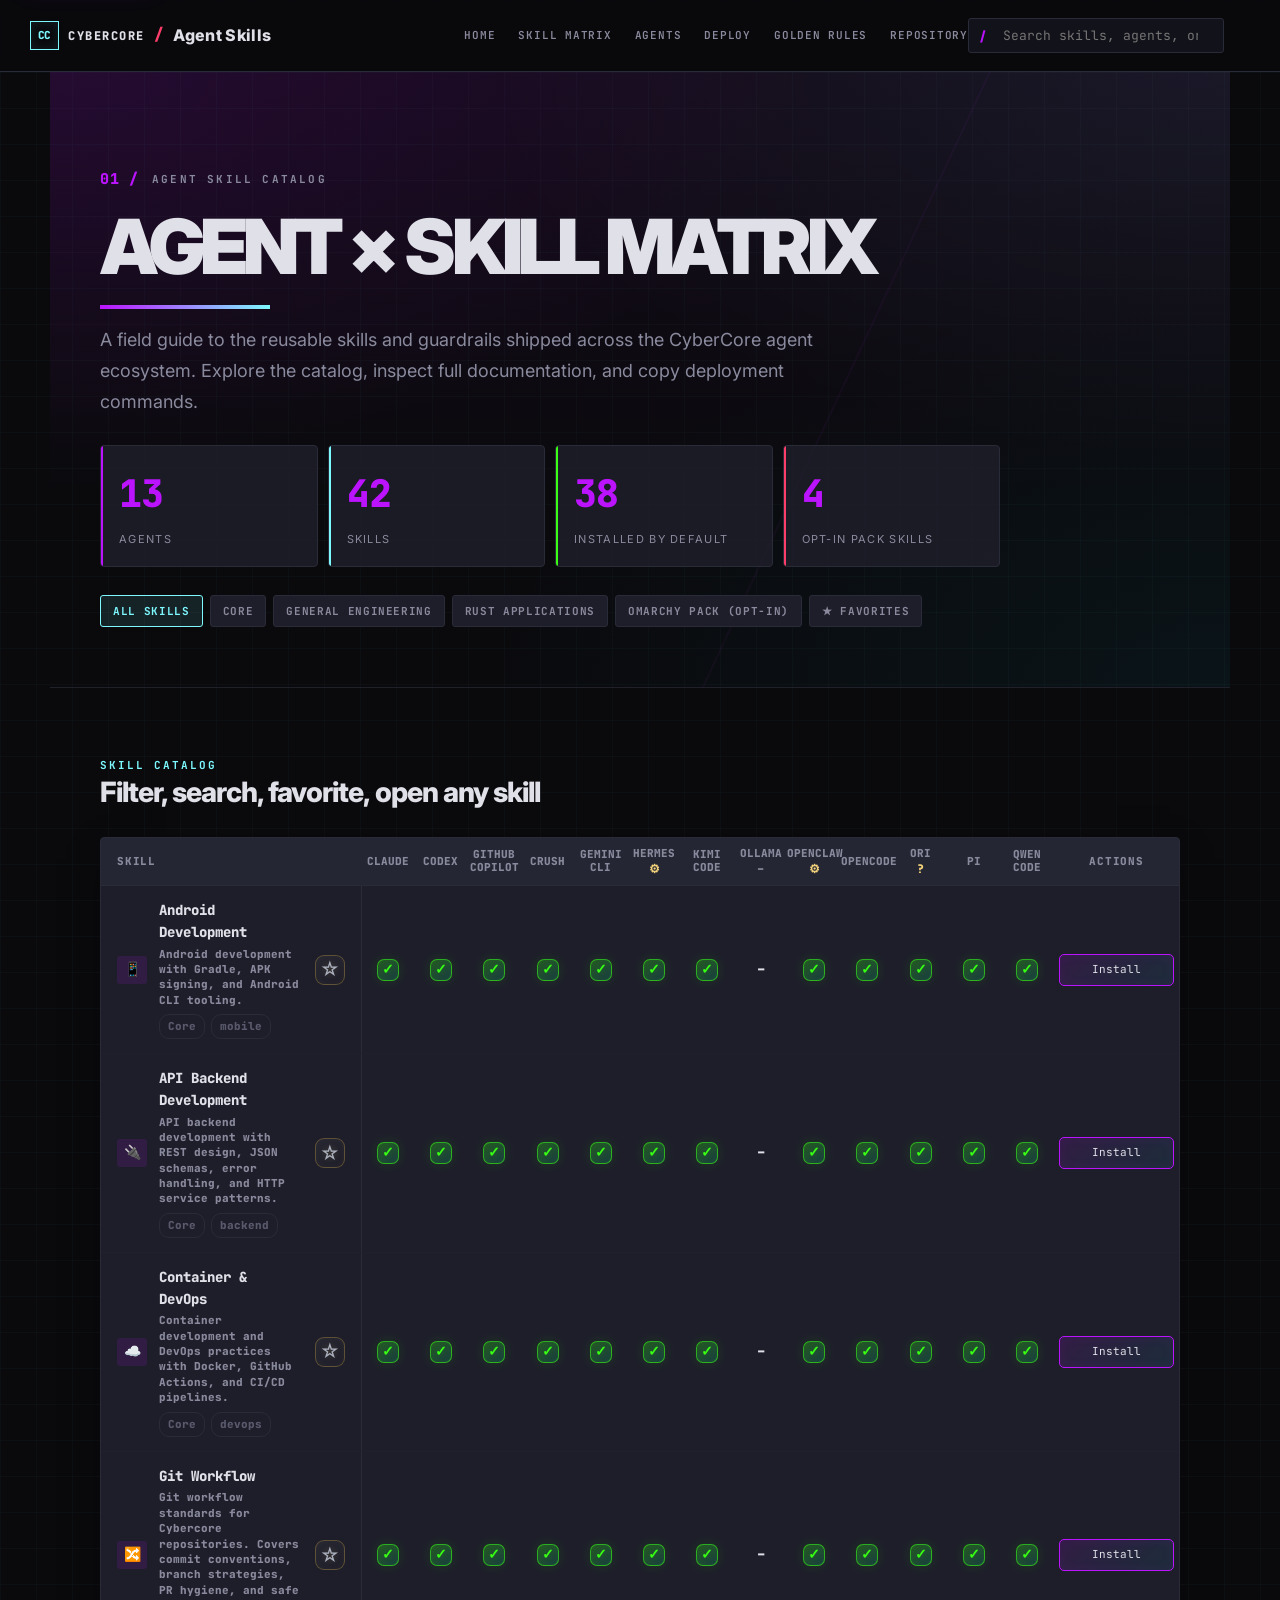
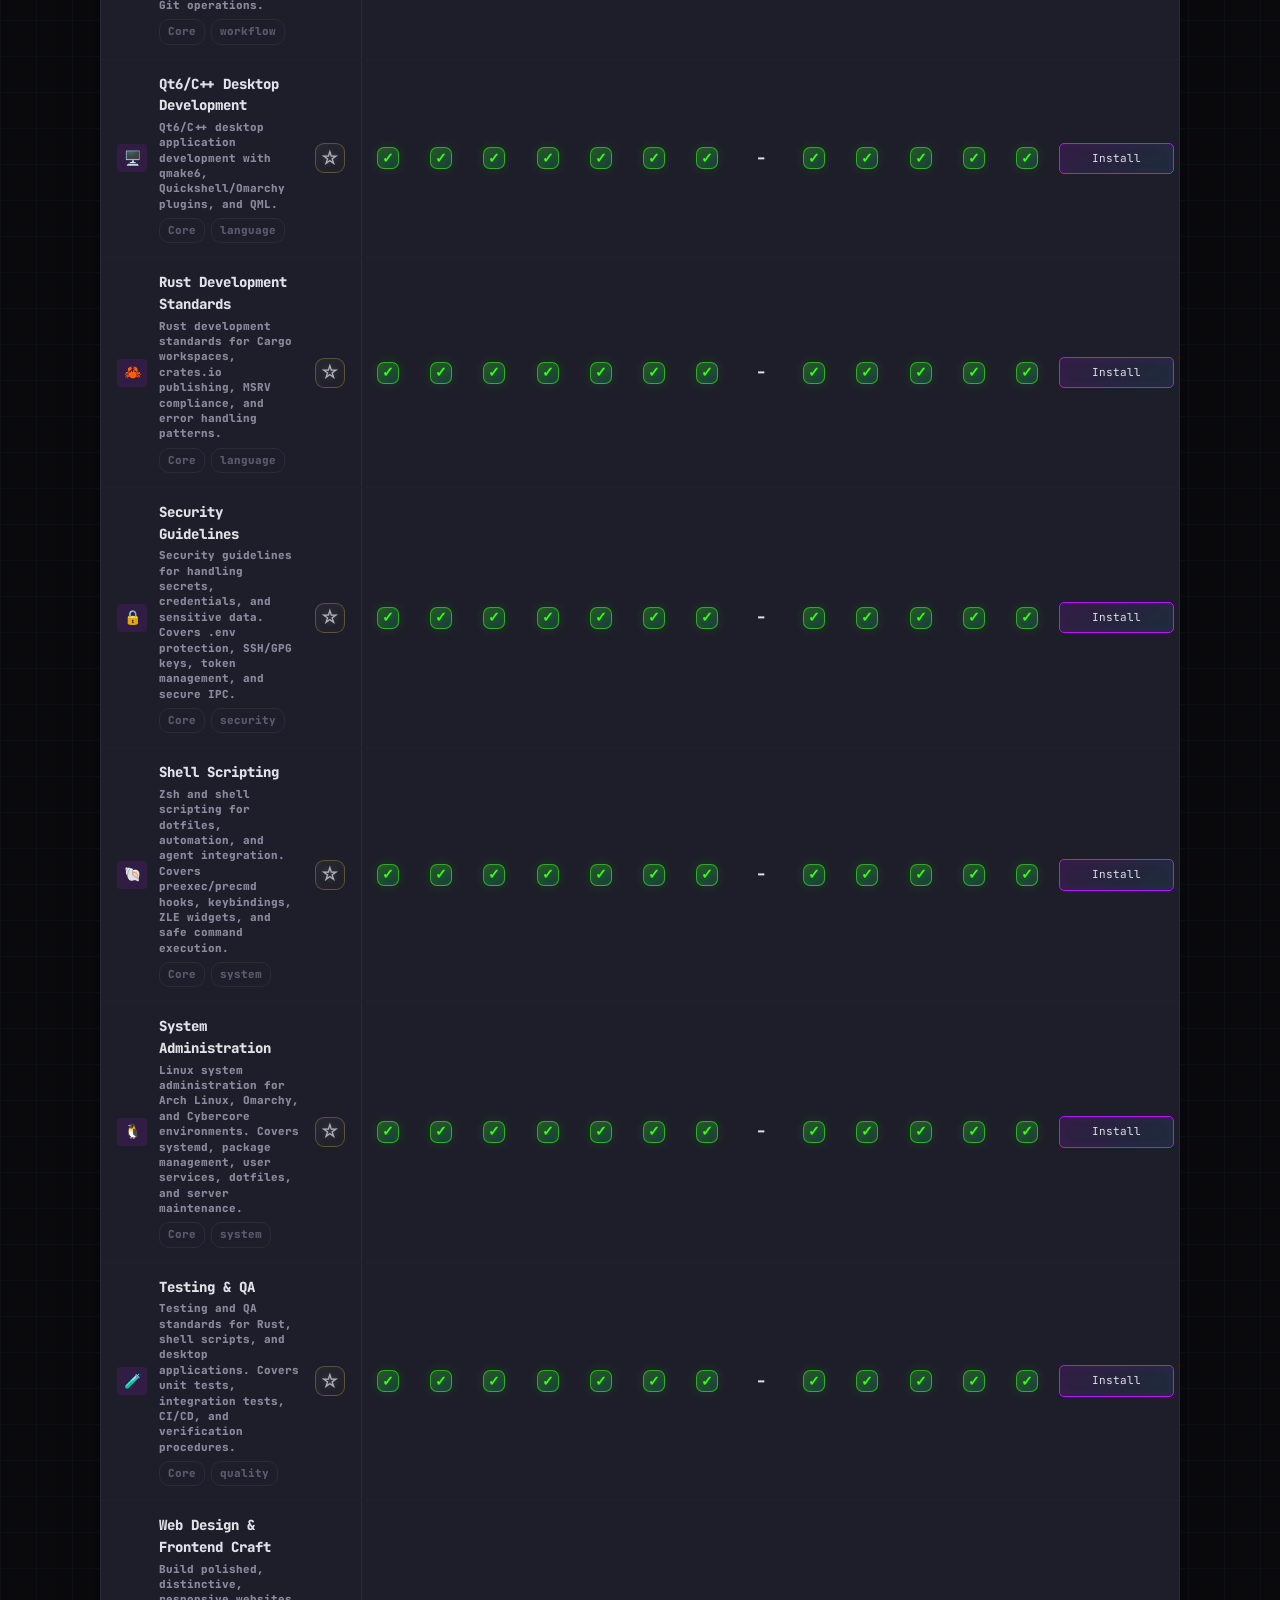
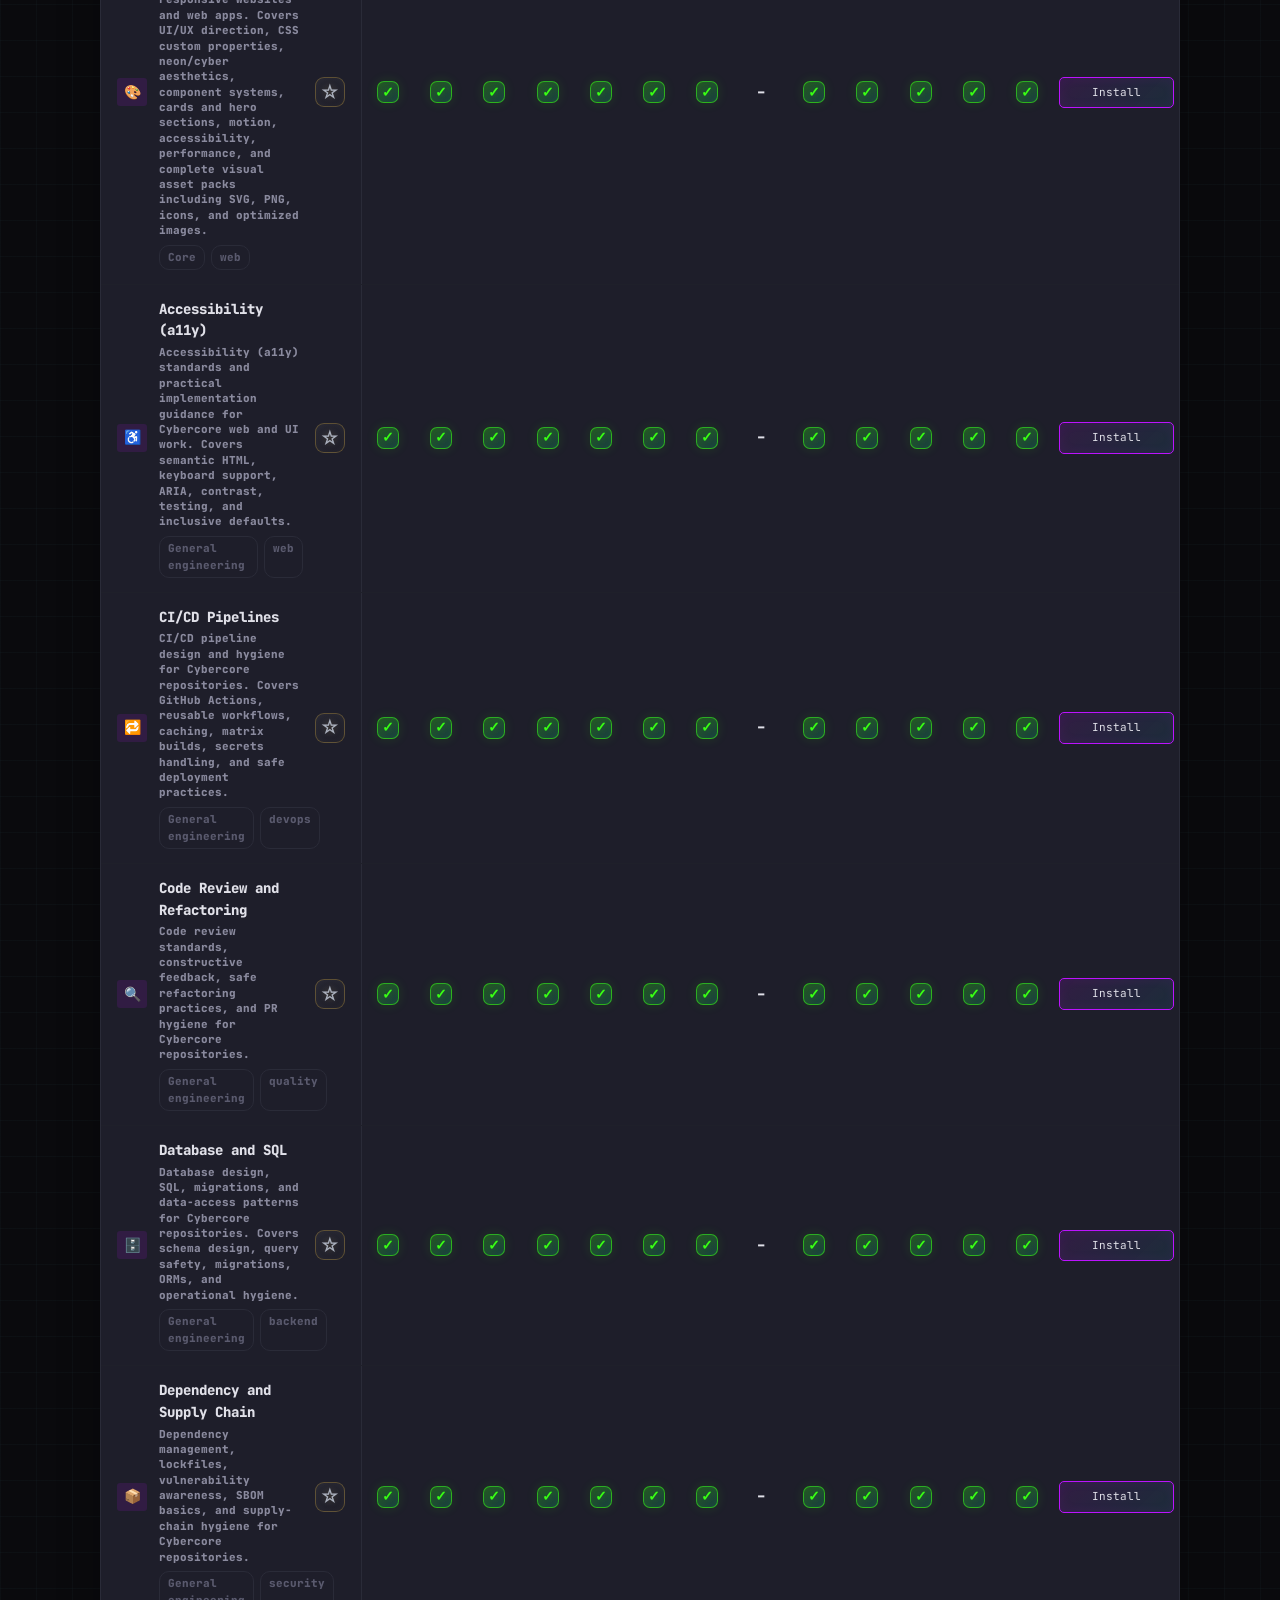
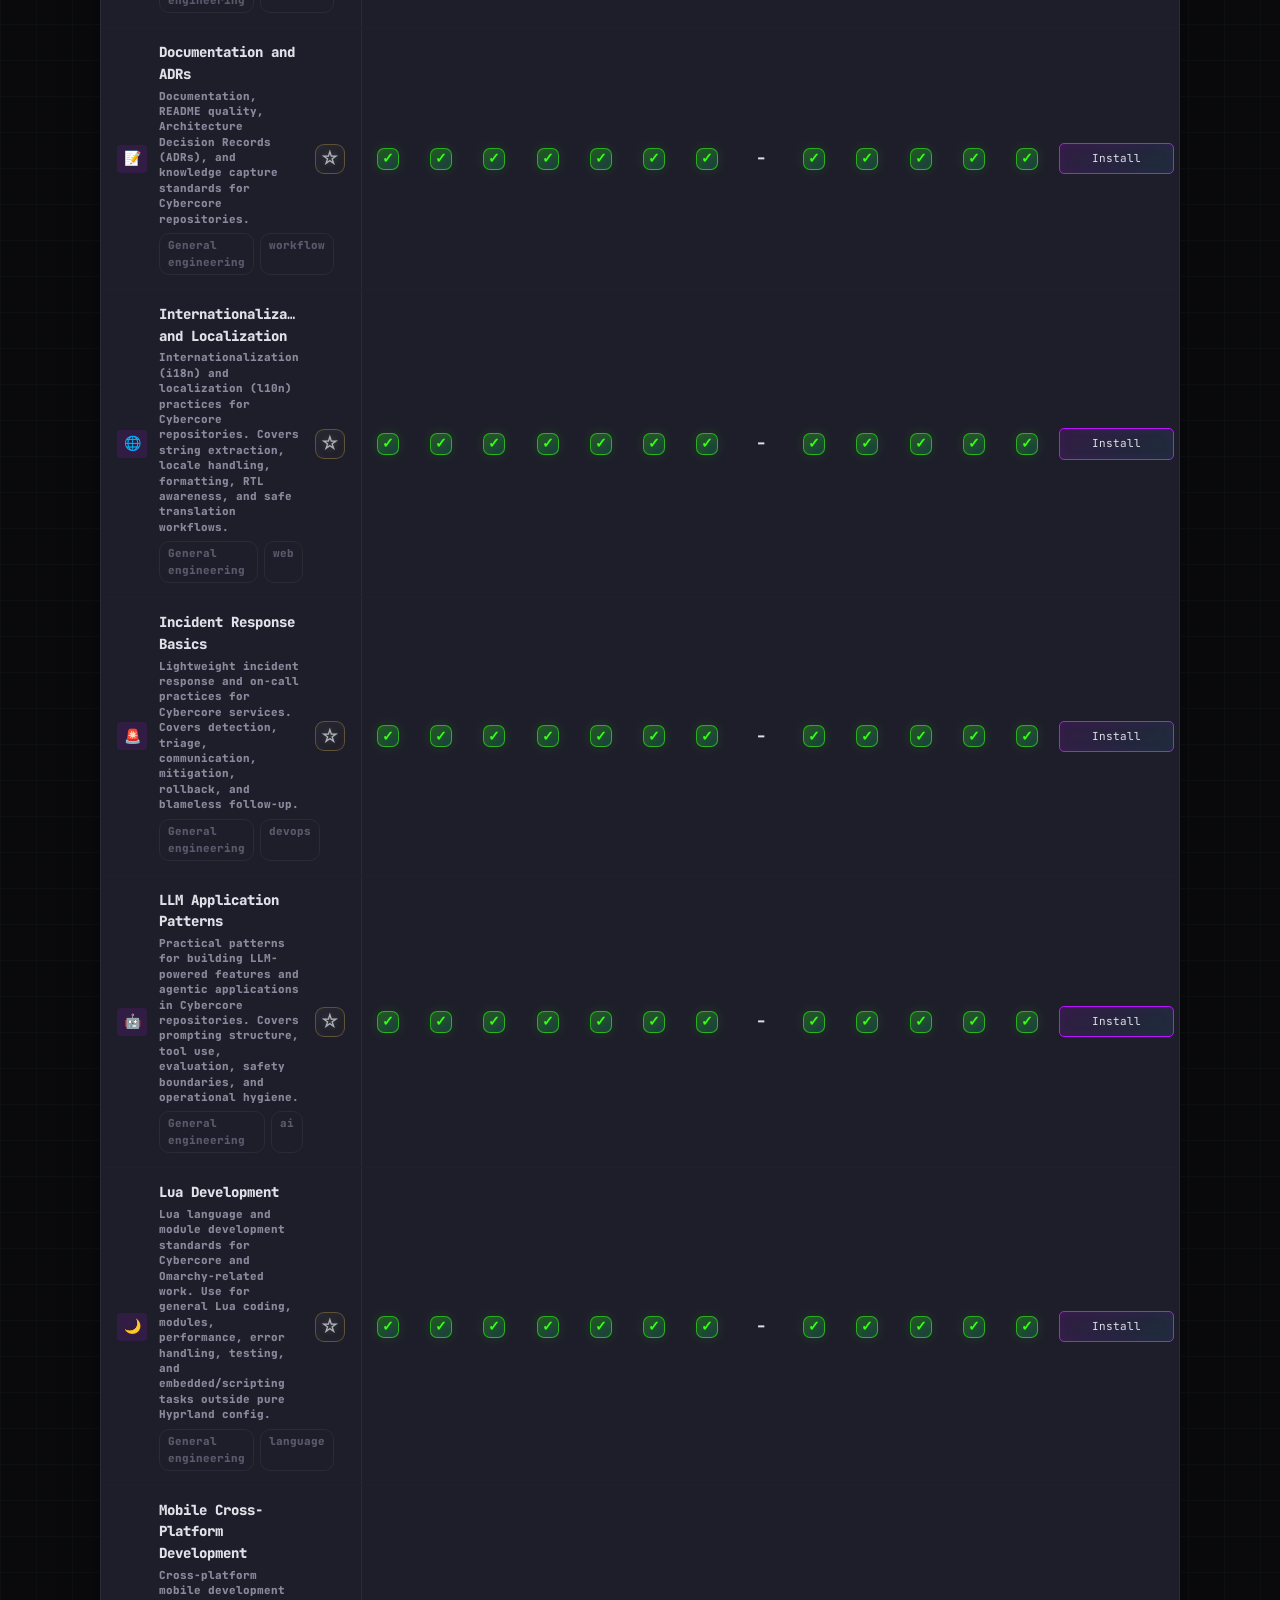
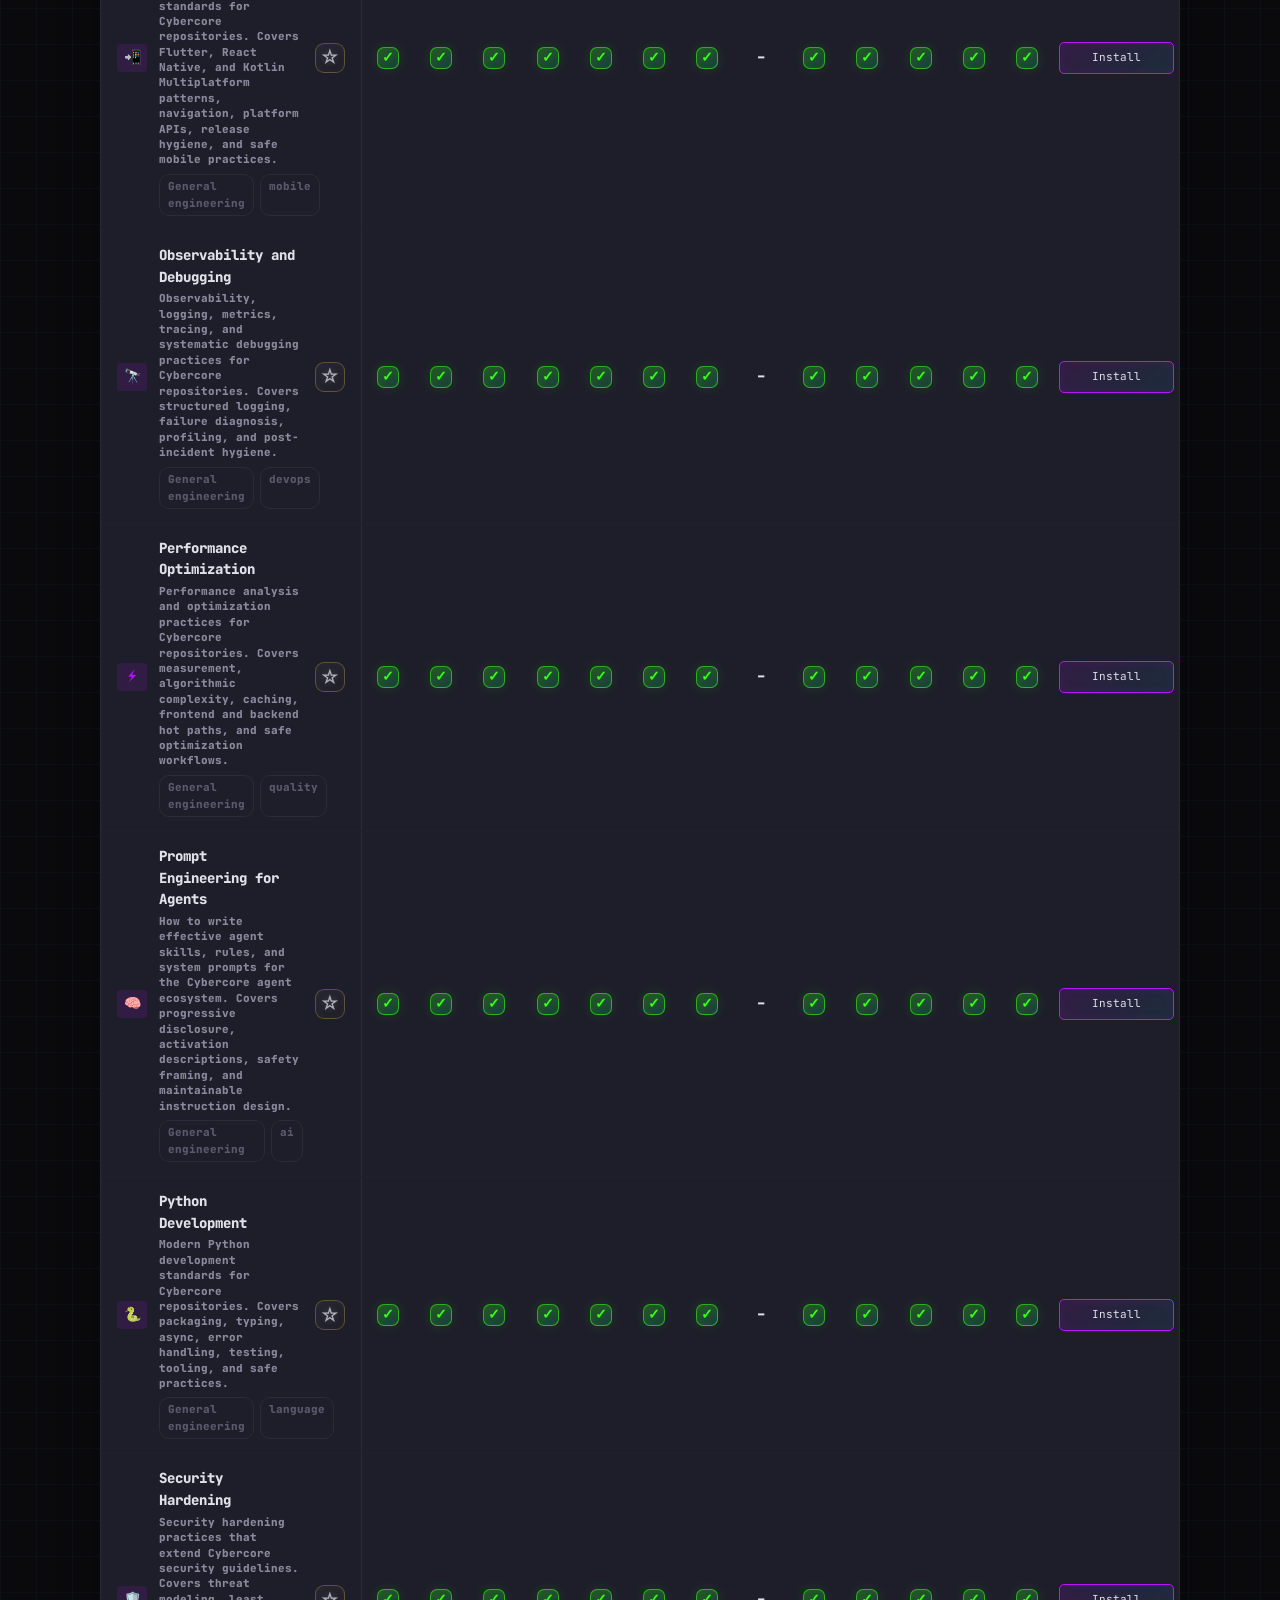
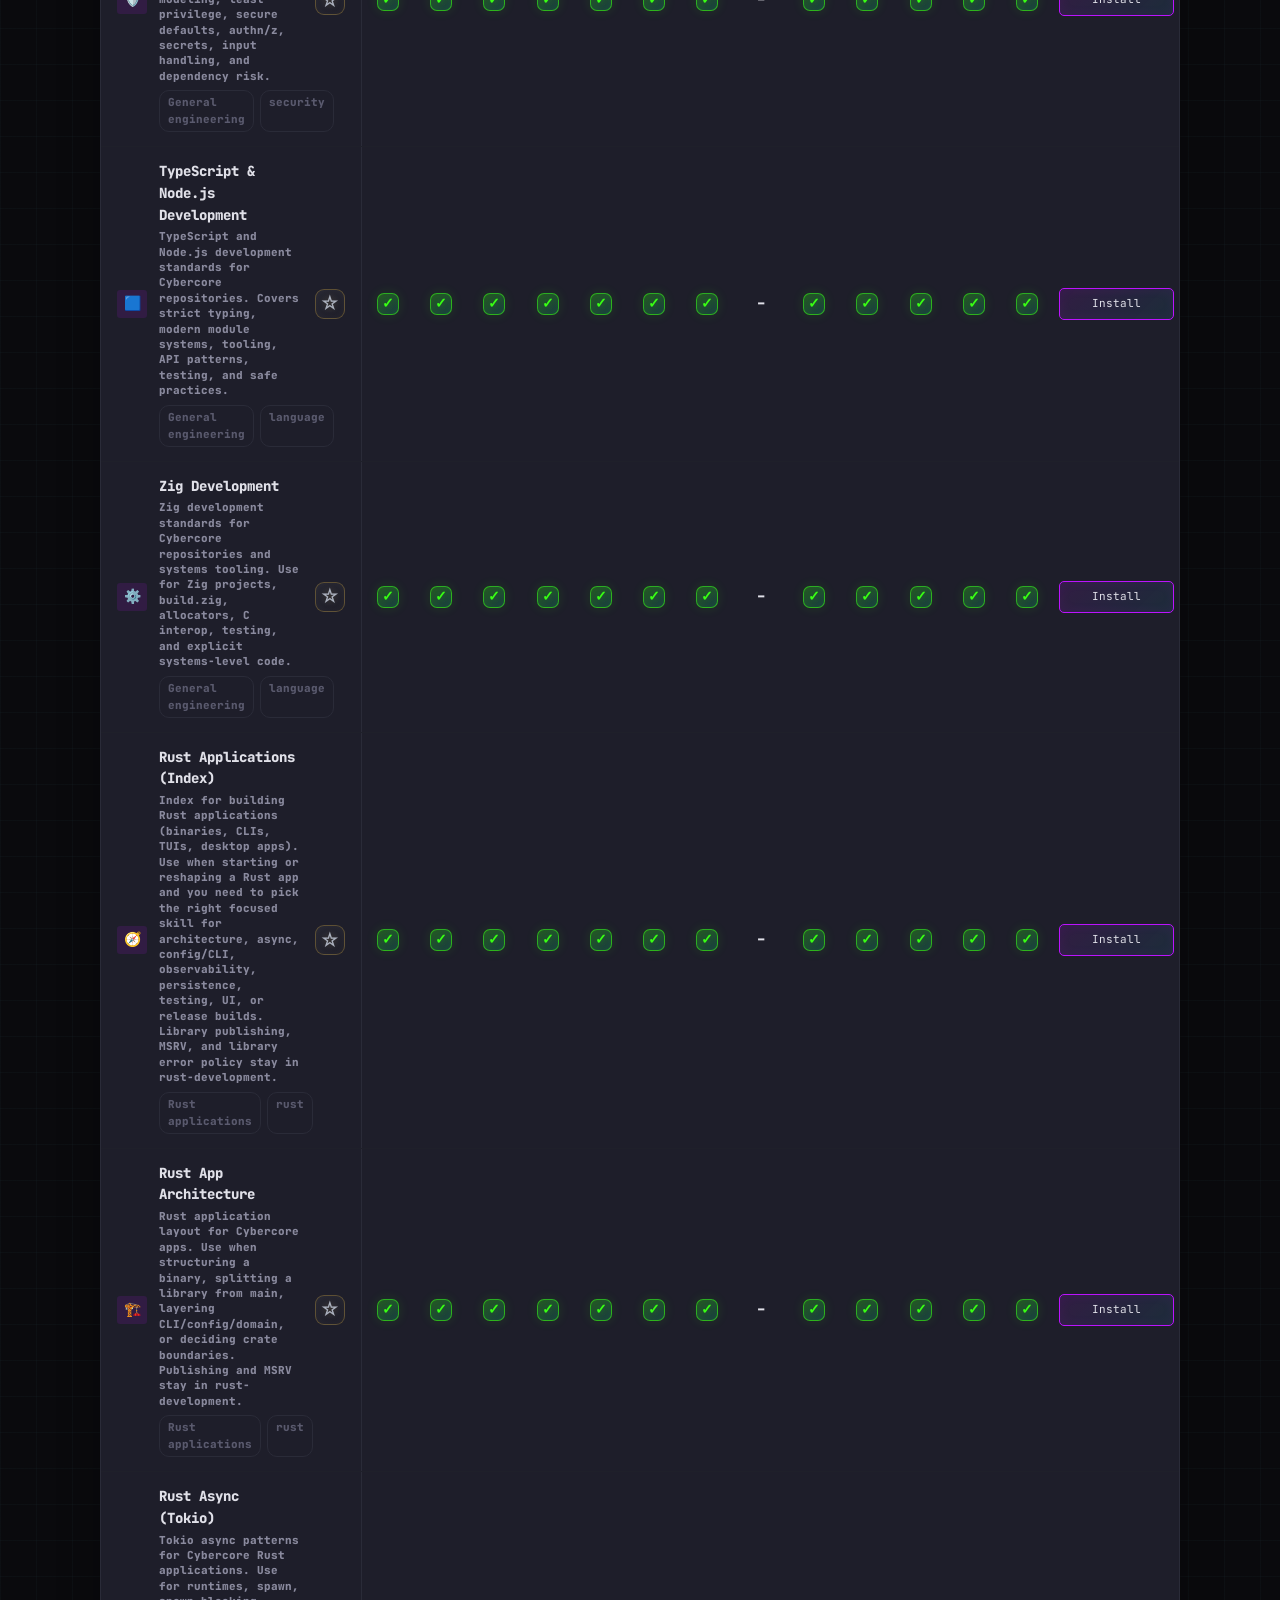
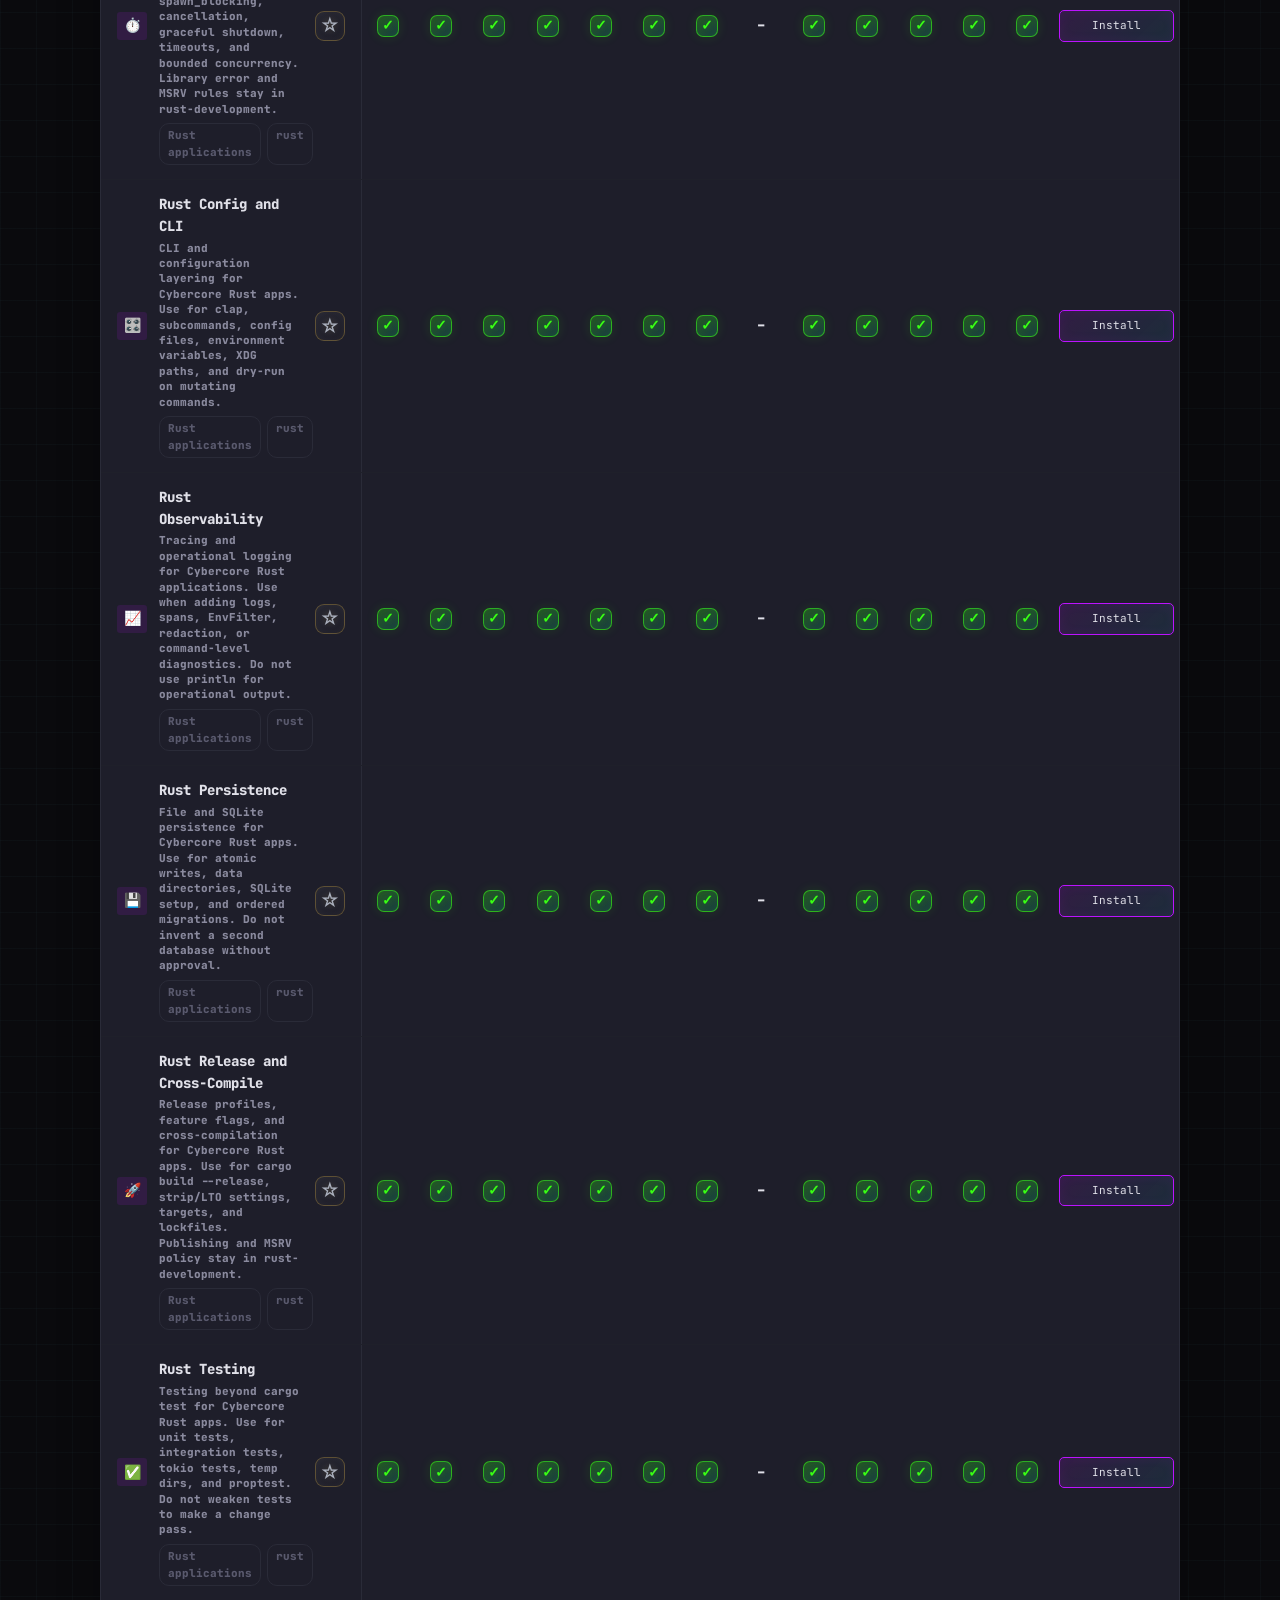
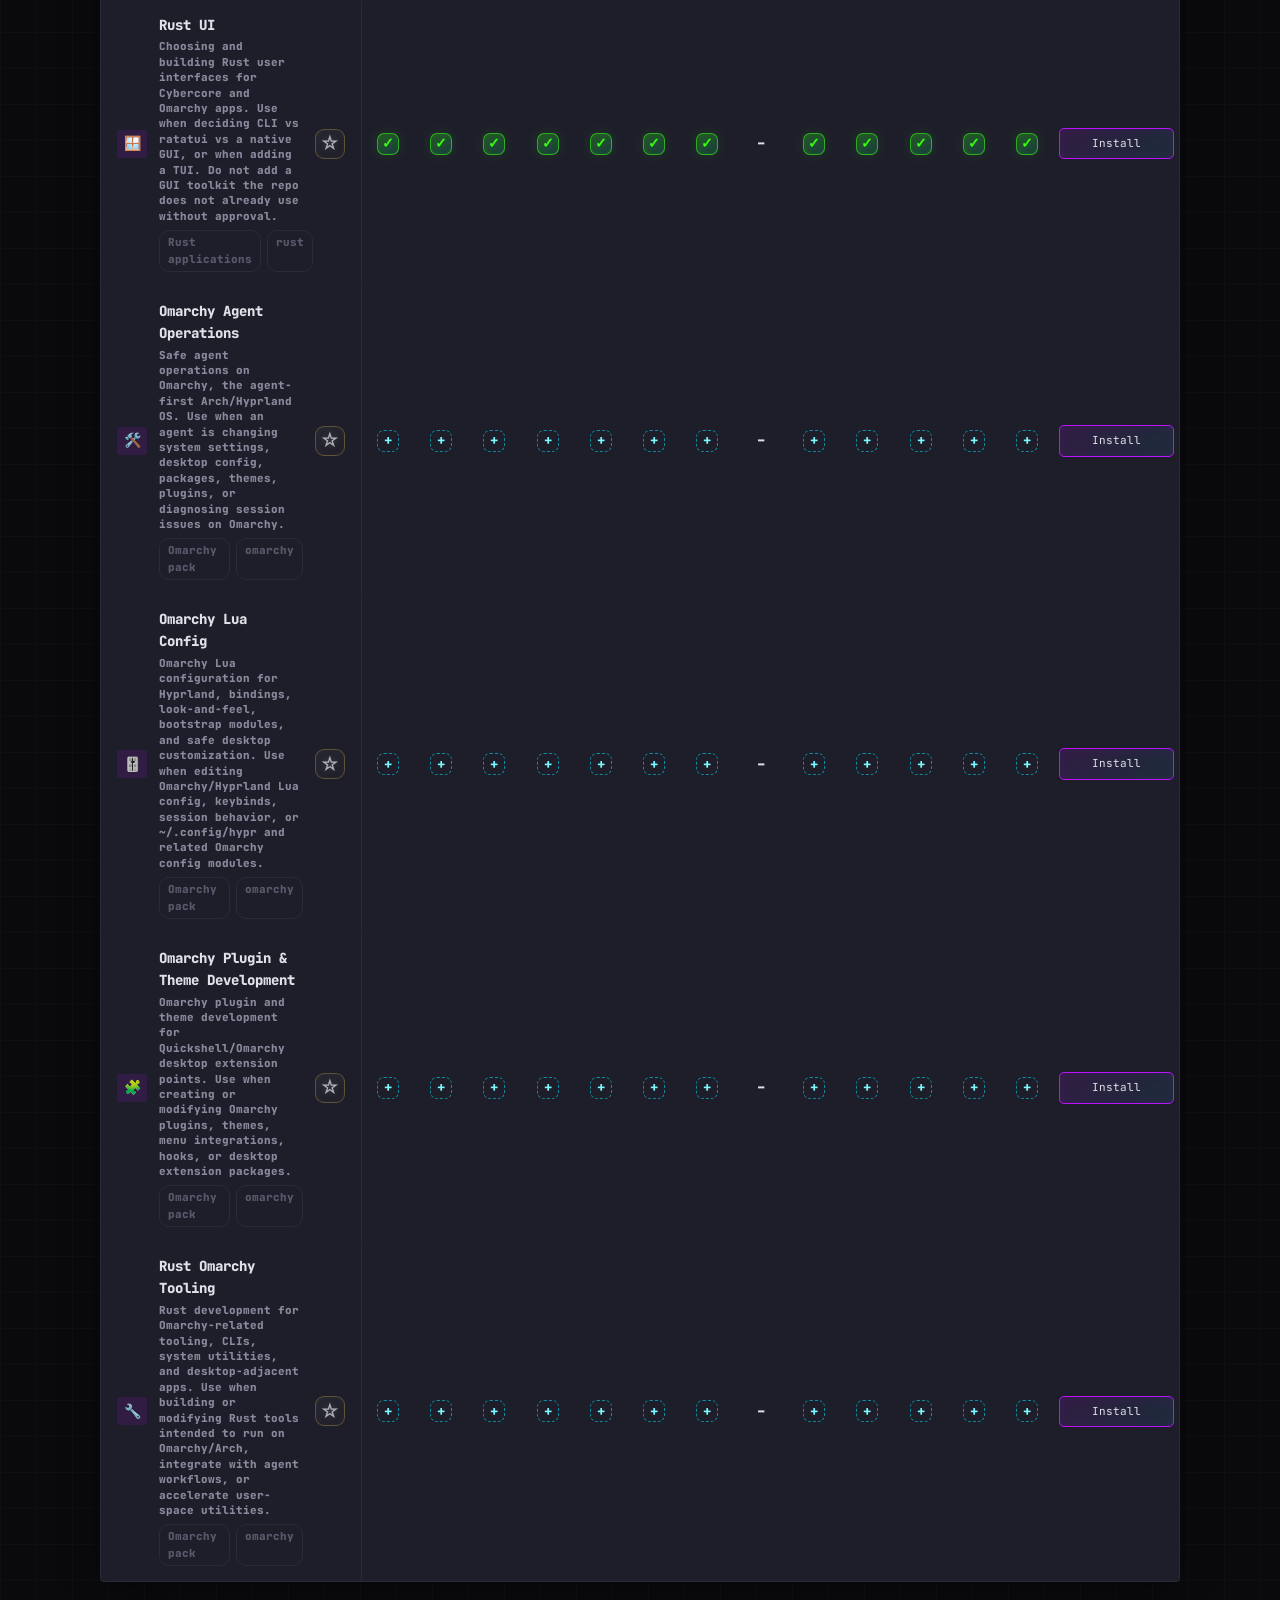
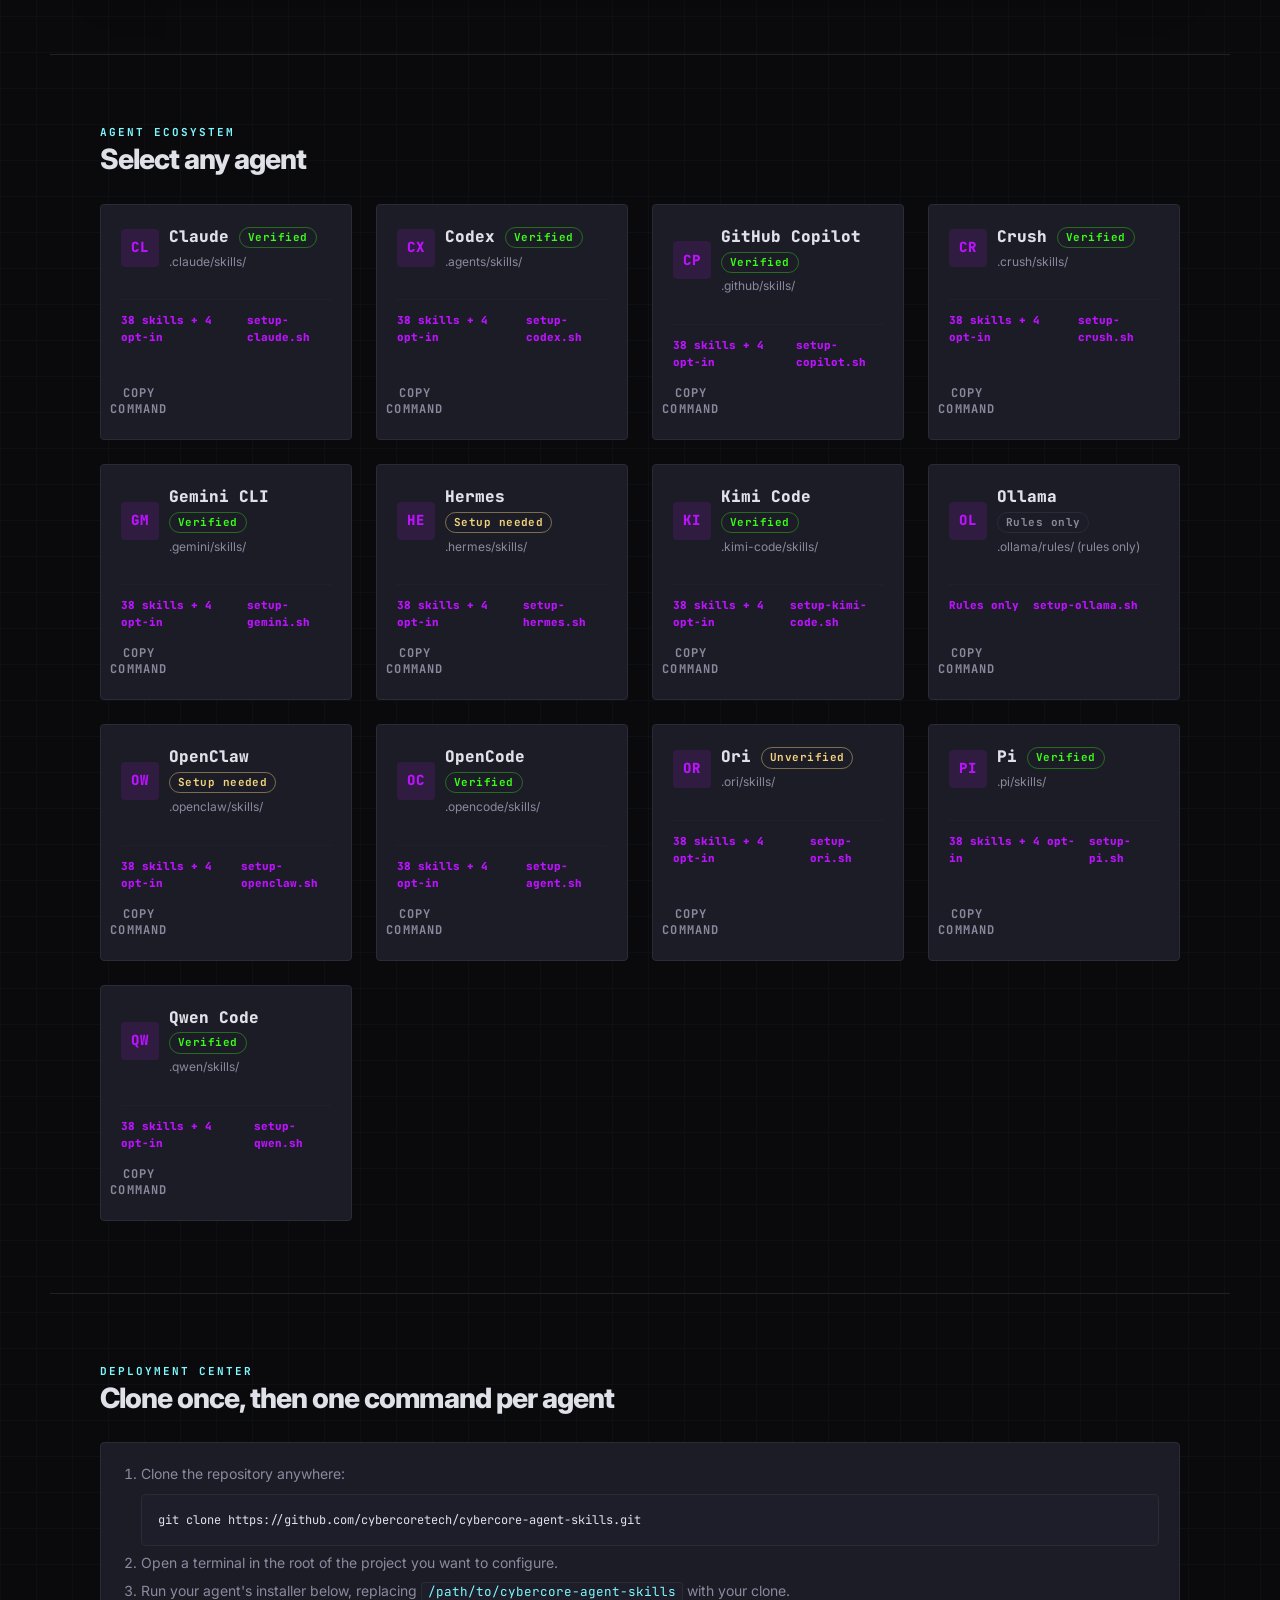
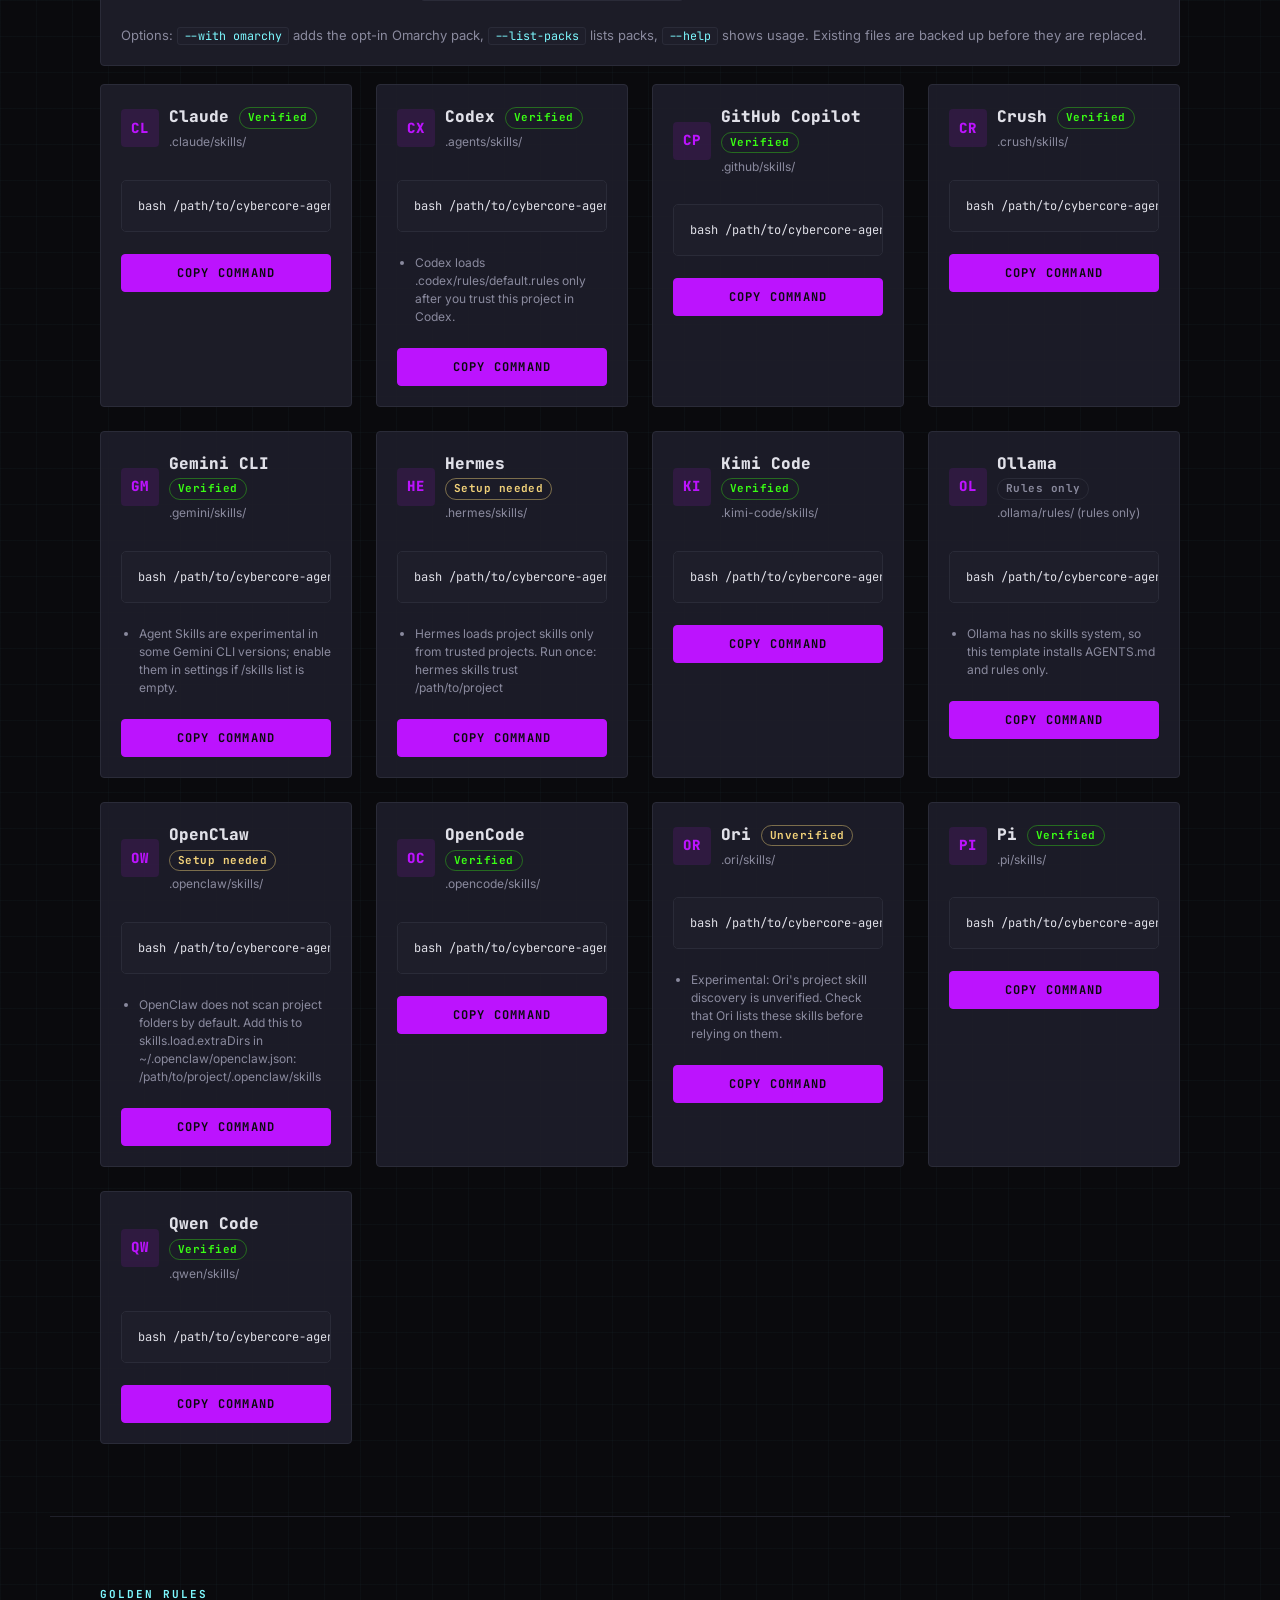
==== website/index.html @ ab65062e "fix: Skills Explorer accessibility and phone layout Phone layout: - at 700px and below each skill is" ====
<!DOCTYPE html>
<html lang="en" data-theme="dark">
<head>
  <meta charset="UTF-8">
  <meta name="viewport" content="width=device-width, initial-scale=1.0">
  <meta name="theme-color" content="#0a0a0d">
  <meta name="description" content="Explore the CyberCore Agent Skills catalog: reusable skills, supported AI agents, deployment commands, and shared guardrails.">
  <title>CyberCore Agent Skills — Explorer</title>
  <link rel="stylesheet" href="https://cybercoretech.github.io/kit/chooser.css">
  <link rel="preconnect" href="https://fonts.googleapis.com">
  <link rel="preconnect" href="https://fonts.gstatic.com" crossorigin>
  <link href="https://fonts.googleapis.com/css2?family=Inter:wght@400;500;600;700;800;900&family=JetBrains+Mono:wght@400;500;600;700;800&display=swap" rel="stylesheet">
  <link rel="stylesheet" href="styles.css">
  <script>window.SITE = { dataRoot: 'https://cybercoretech.github.io/data', defaultTheme: 'cybercore-tech' };</script>
  <script type="module" src="https://cybercoretech.github.io/kit/chooser.js"></script>
  <script type="module" src="https://cybercoretech.github.io/kit/contact.js"></script>
</head>
<body>
<a href="#content" class="skip-link">Skip to content</a>

  <header class="topbar">
    <a href="./" class="brand" aria-label="Cybercore Agent Skills home">
      <span class="brand-mark" aria-hidden="true">CC</span>
      <span class="mark">CYBERCORE</span><span class="brand-divider">/</span> Agent Skills
    </a>
    <nav class="nav-center" aria-label="Main navigation">
      <a href="#content">Home</a>
      <a href="#skills">Skill Matrix</a>
      <a href="#agents">Agents</a>
      <a href="#deploy">Deploy</a>
      <a href="#rules">Golden Rules</a>
      <a href="#repo">Repository</a>
    </nav>
    <div class="topbar-right"><button class="search-toggle" type="button" aria-label="Open search" onclick="toggleSearch()">⌕</button>
      <button class="mobile-menu-btn" id="mobileMenuBtn" aria-label="Toggle navigation" aria-expanded="false" onclick="toggleMobileNav()">☰</button>
      <div class="search-wrap" id="searchWrap">
        <input type="search" id="skillSearch" placeholder="Search skills, agents, or documentation…" aria-label="Search skills and agents" autocomplete="off">
      </div>
      <cybercore-theme-chooser default="cybercore-tech" adopt id="themeChooser" style="margin-left:16px;"></cybercore-theme-chooser>
    </div>
  </header>

  <nav class="mobile-nav" id="mobileNav" aria-label="Mobile navigation">
    <a href="#content">Home</a>
    <a href="#skills">Skill Matrix</a>
    <a href="#agents">Agents</a>
    <a href="#deploy">Deploy</a>
    <a href="#rules">Golden Rules</a>
    <a href="#repo">Repository</a>
  </nav>

  <main class="wrap" id="content">

    <section class="hero">
      <div class="hero-inner">
        <div class="section-head">
          <span class="section-num">01 /</span>
          <span class="section-title">Agent Skill Catalog</span>
        </div>
        <h1>Agent × Skill Matrix</h1>
        <p class="lead-text">A field guide to the reusable skills and guardrails shipped across the CyberCore agent ecosystem. Explore the catalog, inspect full documentation, and copy deployment commands.</p>
        <div class="stat-strip">
          <div class="stat">
            <div class="stat-value" id="statAgents">0</div>
            <div class="stat-label">agents</div>
          </div>
          <div class="stat">
            <div class="stat-value" id="statSkills">0</div>
            <div class="stat-label">skills</div>
          </div>
          <div class="stat">
            <div class="stat-value" id="statDefault">0</div>
            <div class="stat-label">installed by default</div>
          </div>
          <div class="stat">
            <div class="stat-value" id="statOptional">0</div>
            <div class="stat-label">opt-in pack skills</div>
          </div>
        </div>
        <div class="controls">
          <div class="filters" id="filterChips">
            <button class="chip chip--active filter-chip" aria-pressed="true" onclick="filterCategory('all', this)">All Skills</button>
            <button class="chip filter-chip favorites-filter" aria-pressed="false" onclick="filterCategory('favorites', this)">★ Favorites</button>
          </div>
        </div>
      </div>
    </section>

    <section id="skills" class="section">
      <div class="hero-inner">
        <div class="section-head">
          <div>
            <p class="eyebrow">Skill Catalog</p>
            <h2>Filter, search, favorite, open any skill</h2>
          </div>
        </div>
        <div class="matrix-wrap" role="region" aria-label="Skill availability across agents" tabindex="0">
          <table aria-label="Skills by supported AI agent">
            <thead>
              <tr id="matrixHead">
                <th>Skill</th>
                <th class="actions-cell">Actions</th>
              </tr>
            </thead>
            <tbody id="matrixBody"></tbody>
          </table>
        </div>
        <p id="matrixStatus" class="sr-only" role="status" aria-live="polite"></p>
      </div>
    </section>

    <section id="agents" class="section">
      <div class="hero-inner">
        <div class="section-head">
          <div>
            <p class="eyebrow">Agent Ecosystem</p>
            <h2>Select any agent</h2>
          </div>
        </div>
        <div class="grid" id="agentGrid"></div>
      </div>
    </section>

    <section id="deploy" class="section">
      <div class="hero-inner">
        <div class="section-head">
          <div>
            <p class="eyebrow">Deployment Center</p>
            <h2>Clone once, then one command per agent</h2>
          </div>
        </div>
        <div class="deploy-steps card">
          <ol>
            <li>Clone the repository anywhere:
              <pre>git clone https://github.com/cybercoretech/cybercore-agent-skills.git</pre></li>
            <li>Open a terminal in the root of the project you want to configure.</li>
            <li>Run your agent's installer below, replacing <code>/path/to/cybercore-agent-skills</code> with your clone.</li>
          </ol>
          <p class="deploy-options">Options: <code>--with omarchy</code> adds the opt-in Omarchy pack, <code>--list-packs</code> lists packs, <code>--help</code> shows usage. Existing files are backed up before they are replaced.</p>
        </div>
        <div class="grid" id="deployGrid"></div>
      </div>
    </section>

    <section id="rules" class="section">
      <div class="hero-inner">
        <div class="section-head">
          <div>
            <p class="eyebrow">Golden Rules</p>
            <h2>Non-negotiable guardrails</h2>
          </div>
        </div>
        <div class="grid" id="rulesGrid"></div>
      </div>
    </section>

    <section id="repo" class="section">
      <div class="hero-inner">
        <div class="section-head">
          <div>
            <p class="eyebrow">Repository</p>
            <h2>Source, license, contribution</h2>
          </div>
        </div>
        <div class="grid repo-links">
          <a class="card repo-link" href="https://github.com/cybercoretech/cybercore-agent-skills" target="_blank" rel="noopener">
            <span class="card-icon" aria-hidden="true">↗</span>
            <span><span class="card-name">Repository</span><span class="card-subtitle">Source on GitHub</span></span>
          </a>
          <a class="card repo-link" href="https://github.com/cybercoretech/cybercore-agent-skills#readme" target="_blank" rel="noopener">
            <span class="card-icon" aria-hidden="true">📘</span>
            <span><span class="card-name">README</span><span class="card-subtitle">Agents, skills, and layout</span></span>
          </a>
          <a class="card repo-link" href="https://github.com/cybercoretech/cybercore-agent-skills/blob/main/SETUP.md" target="_blank" rel="noopener">
            <span class="card-icon" aria-hidden="true">🛠️</span>
            <span><span class="card-name">Setup guide</span><span class="card-subtitle">Install paths and post-install steps</span></span>
          </a>
          <a class="card repo-link" href="https://github.com/cybercoretech/cybercore-agent-skills/blob/main/LICENSE" target="_blank" rel="noopener">
            <span class="card-icon" aria-hidden="true">📄</span>
            <span><span class="card-name">MIT License</span><span class="card-subtitle">Free to use and modify</span></span>
          </a>
          <a class="card repo-link" href="https://github.com/cybercoretech/cybercore-agent-skills/issues" target="_blank" rel="noopener">
            <span class="card-icon" aria-hidden="true">🐛</span>
            <span><span class="card-name">Issues</span><span class="card-subtitle">Report a problem or request a skill</span></span>
          </a>
        </div>
      </div>
    </section>

  </main>

  <footer>
    <cybercore-contact repo="agent-skills"></cybercore-contact>
  </footer>

  <div class="detail-panel" id="detailPanel" aria-hidden="true" role="dialog" aria-modal="true" aria-labelledby="detailTitle">
    <div class="detail-card">
      <div class="detail-header">
        <div class="detail-title" id="detailTitle">Skill Name</div>
        <button class="detail-close" onclick="closeDetail()" aria-label="Close detail panel">✕</button>
      </div>
      <div class="detail-body">
        <div class="detail-main" id="detailMain"></div>
        <div class="detail-sidebar" id="detailSidebar"></div>
      </div>
    </div>
  </div>

  <div id="toast">
    <span class="chip chip--status chip--ok" style="pointer-events:none;">✓</span>
    <span id="toastText">Copied to clipboard</span>
  </div>
<script src="data.js" defer></script>
<script src="script.js" defer></script>
</body>
</html>
---- website/styles.css ----
/* tokens.css */
/* Cybercore Agent Skills — Design Tokens
   Built from the project's actual identity: deep dark surfaces,
   controlled neon accents, terminal monospace, grid patterns.
   No generic template palette. */

/* ===== Dark theme (default) ===== */
:root {
  color-scheme: dark;

  /* Base surfaces */
  --cc-bg: #0a0a0d;
  --cc-bg-secondary: #12121a;
  --cc-card: #1e1e2a;
  --cc-card-2: #252633;
  --cc-card-hover: #2d2e3e;

  /* Text */
  --cc-fg: #e0e0e8;
  --cc-fg-muted: #8a8a9e;
  --cc-fg-dim: #5a5a6e;
  --cc-fg-inverse: #0a0a0d;

  /* Borders */
  --cc-border: #2a2b38;
  --cc-border-focus: #bc13fe;
  --cc-border-weak: #1f202a;

  /* Neon accents (cybercore primary palette) */
  --cc-neon-purple: #bc13fe;
  --cc-neon-purple-dim: rgba(188, 19, 254, 0.12);
  --cc-neon-purple-glow: rgba(188, 19, 254, 0.35);
  --cc-neon-cyan: #7df9ff;
  --cc-neon-cyan-dim: rgba(125, 249, 255, 0.10);
  --cc-neon-green: #39ff14;
  --cc-neon-pink: #fd3e6a;

  /* Semantic */
  --cc-success: #39ff14;
  --cc-danger: #fd3e6a;
  --cc-warning: #f2d27a;

  /* Typography */
  --cc-font-sans: Inter, system-ui, -apple-system, "Segoe UI", Roboto, "Helvetica Neue", sans-serif;
  --cc-font-mono: "JetBrains Mono", ui-monospace, Menlo, Monaco, Consolas, monospace;

  /* Radius / shadow / motion */
  --cc-radius-sm: 6px;
  --cc-radius-md: 10px;
  --cc-radius-lg: 14px;
  --cc-radius-pill: 999px;
  --cc-shadow-card: 0 12px 36px -10px rgba(0, 0, 0, 0.55);
  --cc-shadow-neon: 0 0 24px rgba(188, 19, 254, 0.15);
  --cc-transition: 0.22s cubic-bezier(0.4, 0, 0.2, 1);
  --cc-ease-out: cubic-bezier(0.25, 1, 0.5, 1);

  /* Layout */
  --cc-max-width: 1280px;
  --cc-gutter: 24px;
  --cc-header-height: 72px;

  /* Misc */
  --cc-focus-ring: 0 0 0 3px rgba(188, 19, 254, 0.45);
}

/* ===== Light theme ===== */
[data-theme="light"] {
  color-scheme: light;

  --cc-bg: #f5f3f0;
  --cc-bg-secondary: #ffffff;
  --cc-card: #eae6e0;
  --cc-card-2: #e2ddcf;
  --cc-card-hover: #d8d2c2;

  --cc-fg: #111014;
  --cc-fg-muted: #6e6a64;
  --cc-fg-dim: #9a958a;
  --cc-fg-inverse: #ffffff;

  --cc-border: #d4cfc6;
  --cc-border-focus: #8a6ad6;
  --cc-border-weak: #e2ddcf;

  --cc-neon-purple: #8a6ad6;
  --cc-neon-purple-dim: rgba(138, 106, 214, 0.14);
  --cc-neon-purple-glow: rgba(138, 106, 214, 0.25);
  --cc-neon-cyan: #3f7fd9;
  --cc-neon-cyan-dim: rgba(63, 127, 217, 0.10);
  --cc-neon-green: #7ccf4f;
  --cc-neon-pink: #d64c62;

  --cc-success: #7ccf4f;
  --cc-danger: #d64c62;
  --cc-warning: #d4a537;

  --cc-shadow-card: 0 14px 40px -12px rgba(0, 0, 0, 0.10);
  --cc-shadow-neon: 0 0 24px rgba(138, 106, 214, 0.12);
  --cc-focus-ring: 0 0 0 3px rgba(138, 106, 214, 0.45);
}

/* Respect system preference when no manual choice stored */
@media (prefers-color-scheme: light) {
  :root:not([data-theme]) {
    color-scheme: light;
  }
}

/* Reduced motion */
@media (prefers-reduced-motion: reduce) {
  :root {
    --cc-transition: 0.01ms !important;
  }
  *,
  *::before,
  *::after {
    animation-duration: 0.01ms !important;
    animation-iteration-count: 1 !important;
    transition-duration: 0.01ms !important;
    scroll-behavior: auto !important;
  }
}




/* base.css */
/* ===== Base / Reset ===== */
*,
*::before,
*::after {
  box-sizing: border-box;
  margin: 0;
  padding: 0;
}

html {
  scroll-behavior: smooth;
  font-size: 16px;
}

body {
  background: var(--cc-bg);
  color: var(--cc-fg);
  font-family: var(--cc-font-sans);
  font-size: 14px;
  line-height: 1.55;
  min-height: 100vh;
  overflow-x: hidden;
  -webkit-font-smoothing: antialiased;
  text-rendering: optimizeLegibility;
}

::selection {
  background: var(--cc-neon-purple-dim);
  color: var(--cc-neon-purple);
}

a {
  color: var(--cc-neon-purple);
  text-decoration: none;
  transition: color var(--cc-transition);
}
a:hover {
  color: var(--cc-neon-cyan);
}

code {
  font-family: var(--cc-font-mono);
  font-size: 0.9em;
  background: var(--cc-card);
  border: 1px solid var(--cc-border);
  border-radius: var(--cc-radius-sm);
  padding: 0 6px;
  color: var(--cc-neon-cyan);
}

pre {
  font-family: var(--cc-font-mono);
  font-size: 12px;
  background: var(--cc-card);
  border: 1px solid var(--cc-border);
  border-radius: var(--cc-radius-md);
  padding: 16px;
  color: var(--cc-fg);
  overflow-x: auto;
  line-height: 1.5;
}

/* Skip link */
.skip-link {
  position: absolute;
  top: -48px;
  left: 24px;
  background: var(--cc-neon-purple);
  color: var(--cc-bg);
  padding: 8px 16px;
  border-radius: var(--cc-radius-sm);
  text-decoration: none;
  font-weight: 700;
  font-size: 13px;
  z-index: 100;
  transition: top var(--cc-transition);
  box-shadow: var(--cc-shadow-neon);
}
.skip-link:focus {
  top: 24px;
  outline: none;
}

/* ===== Typography scale ===== */
.eyebrow {
  font: 700 11px/1 var(--cc-font-mono);
  letter-spacing: 0.25em;
  text-transform: uppercase;
  color: var(--cc-neon-purple);
  margin: 0 0 8px;
  display: flex;
  align-items: center;
  gap: 10px;
}

.section-head {
  display: flex;
  flex-wrap: wrap;
  justify-content: space-between;
  align-items: end;
  gap: 12px 30px;
  margin-bottom: 32px;
}
.section-head .eyebrow {
  margin-bottom: 0;
}
.section-head h2 {
  font-size: 26px;
  font-weight: 800;
  letter-spacing: -0.5px;
  color: var(--cc-fg);
  margin: 0;
}
.section-subtitle {
  font-size: 14px;
  color: var(--cc-fg-muted);
  font-style: italic;
  margin: 0;
}

h1 {
  font-size: 46px;
  font-weight: 900;
  line-height: 1.02;
  letter-spacing: -1.5px;
  color: var(--cc-fg);
  margin-bottom: 16px;
  background: linear-gradient(135deg, var(--cc-fg) 0%, var(--cc-neon-purple) 55%);
  -webkit-background-clip: text;
  -webkit-text-fill-color: transparent;
  background-clip: text;
}

.lead-text {
  font-size: 18px;
  color: var(--cc-fg-muted);
  max-width: 62ch;
  line-height: 1.7;
  margin-bottom: 28px;
}

/* ===== Layout helpers ===== */
.wrap {
  max-width: var(--cc-max-width);
  margin: 0 auto;
  padding: 0 var(--cc-gutter);
}

.section {
  padding: 64px 0;
  border-bottom: 1px solid var(--cc-border-weak);
}

.grid {
  display: grid;
  grid-template-columns: repeat(auto-fill, minmax(min(100%, 220px), 1fr));
  gap: clamp(1rem, 2vw, 1.5rem);
}

/* ===== Buttons ===== */
.btn {
  display: inline-flex;
  align-items: center;
  justify-content: center;
  gap: 8px;
  font-family: var(--cc-font-mono);
  font-size: 12px;
  font-weight: 700;
  letter-spacing: 0.1em;
  text-transform: uppercase;
  border: 1px solid var(--cc-border);
  border-radius: var(--cc-radius-md);
  padding: 10px 18px;
  cursor: pointer;
  transition: all var(--cc-transition);
  text-decoration: none;
  background: transparent;
  color: var(--cc-fg);
}
.btn:hover {
  border-color: var(--cc-neon-purple);
  color: var(--cc-neon-purple);
  box-shadow: var(--cc-shadow-neon);
}
.btn:focus-visible {
  outline: none;
  box-shadow: var(--cc-focus-ring);
}
.btn:active {
  transform: translateY(1px);
}

.btn--primary {
  background: var(--cc-neon-purple);
  color: var(--cc-bg);
  border-color: var(--cc-neon-purple);
}
.btn--primary:hover {
  background: var(--cc-neon-cyan);
  color: var(--cc-bg);
  border-color: var(--cc-neon-cyan);
  box-shadow: 0 0 32px var(--cc-neon-purple-glow);
}
.btn--outline {
  background: transparent;
  border-color: var(--cc-border);
  color: var(--cc-fg);
}
.btn--outline:hover {
  border-color: var(--cc-neon-purple);
  color: var(--cc-neon-purple);
}
.btn--ghost {
  background: transparent;
  border: none;
  color: var(--cc-fg-muted);
  padding: 6px 10px;
  border-radius: var(--cc-radius-sm);
}
.btn--ghost:hover {
  color: var(--cc-neon-purple);
  background: var(--cc-neon-purple-dim);
}

.btn--icon {
  width: 36px;
  height: 36px;
  padding: 0;
  border-radius: var(--cc-radius-md);
  display: inline-flex;
  align-items: center;
  justify-content: center;
}

/* ===== Badges / chips ===== */
.chip {
  display: inline-flex;
  align-items: center;
  gap: 6px;
  font-family: var(--cc-font-mono);
  font-size: 11px;
  font-weight: 700;
  border: 1px solid var(--cc-border);
  border-radius: var(--cc-radius-pill);
  padding: 4px 12px;
  color: var(--cc-fg-muted);
  background: var(--cc-card);
  cursor: pointer;
  transition: all var(--cc-transition);
}
.chip:hover {
  border-color: var(--cc-neon-purple);
  color: var(--cc-neon-purple);
}
.chip--active {
  border-color: var(--cc-neon-purple);
  color: var(--cc-neon-purple);
  background: var(--cc-neon-purple-dim);
}
.chip--status {
  font-size: 11px;
  padding: 3px 10px;
  color: var(--cc-fg-dim);
}
.chip--ok {
  color: var(--cc-neon-green);
  border-color: rgba(57, 255, 20, 0.35);
}
.chip--ok:hover {
  background: rgba(57, 255, 20, 0.12);
  color: var(--cc-neon-green);
}

.status-cell {
  text-align: center;
  font-family: var(--cc-font-mono);
  font-weight: 800;
  font-size: 14px;
}

/* ===== Scrollbar ===== */
::-webkit-scrollbar {
  width: 10px;
  height: 10px;
}
::-webkit-scrollbar-track {
  background: var(--cc-bg);
}
::-webkit-scrollbar-thumb {
  background: var(--cc-card-2);
  border-radius: var(--cc-radius-sm);
  border: 2px solid var(--cc-bg);
}
::-webkit-scrollbar-thumb:hover {
  background: var(--cc-neon-purple-dim);
}




/* components.css */
/* ===== Components ===== */

/* Topbar / header */
.topbar {
  position: sticky;
  top: 0;
  z-index: 60;
  height: var(--cc-header-height);
  padding: 0 var(--cc-gutter);
  background: rgba(10, 10, 13, 0.6);
  border-bottom: 1px solid var(--cc-border-weak);
  backdrop-filter: blur(10px);
  -webkit-backdrop-filter: blur(10px);
  display: flex;
  align-items: center;
  justify-content: space-between;
}
[data-theme="light"] .topbar {
  background: rgba(245, 243, 240, 0.6);
}

.brand {
  display: flex;
  align-items: center;
  gap: 10px;
  font-size: 16px;
  font-weight: 800;
  letter-spacing: -0.5px;
  color: var(--cc-fg);
  text-decoration: none;
}
.brand img {
  width: 26px;
  height: 26px;
  display: block;
}
.brand .mark {
  color: var(--cc-neon-purple);
  font-family: var(--cc-font-mono);
}

.nav-center {
  display: flex;
  align-items: center;
  gap: 26px;
  margin-left: auto;
}
.nav-center a {
  font-size: 13px;
  font-family: var(--cc-font-mono);
  font-weight: 600;
  color: var(--cc-fg-muted);
  transition: color var(--cc-transition);
}
.nav-center a:hover {
  color: var(--cc-neon-purple);
}
.nav-center a:focus-visible {
  outline: none;
  box-shadow: var(--cc-focus-ring);
  border-radius: var(--cc-radius-sm);
  color: var(--cc-neon-purple);
}

.topbar-right {
  display: flex;
  align-items: center;
  gap: 10px;
}

.theme-toggle {
  display: flex;
  align-items: center;
  gap: 6px;
  background: var(--cc-card);
  border: 1px solid var(--cc-border);
  color: var(--cc-fg);
  padding: 6px 12px;
  border-radius: var(--cc-radius-pill);
  font-family: var(--cc-font-mono);
  font-size: 12px;
  font-weight: 700;
  cursor: pointer;
  transition: all var(--cc-transition);
}
.theme-toggle:hover {
  border-color: var(--cc-neon-purple);
  color: var(--cc-neon-purple);
}
.theme-toggle .dot {
  width: 10px;
  height: 10px;
  border-radius: 50%;
  background: var(--cc-neon-purple);
  border: 1px solid var(--cc-bg);
}

.search-wrap {
  position: relative;
  display: none;
  align-items: center;
}
.search-wrap.open {
  display: flex;
}
.search-wrap input {
  background: var(--cc-card);
  border: 1px solid var(--cc-border);
  color: var(--cc-fg);
  padding: 8px 12px 8px 34px;
  border-radius: var(--cc-radius-md);
  font-family: var(--cc-font-mono);
  font-size: 13px;
  outline: none;
  width: 260px;
  transition: border-color var(--cc-transition), box-shadow var(--cc-transition);
}
.search-wrap input:focus {
  border-color: var(--cc-neon-purple);
  box-shadow: 0 0 0 3px var(--cc-neon-purple-dim);
}
.search-wrap::before {
  content: "/";
  position: absolute;
  left: 12px;
  top: 50%;
  transform: translateY(-50%);
  color: var(--cc-neon-purple);
  font-weight: 800;
  pointer-events: none;
}

.mobile-menu-btn {
  display: none;
  background: none;
  border: 1px solid var(--cc-border);
  color: var(--cc-fg);
  padding: 8px;
  border-radius: var(--cc-radius-md);
  cursor: pointer;
  font-size: 18px;
  line-height: 1;
}
.mobile-menu-btn:hover {
  border-color: var(--cc-neon-purple);
  color: var(--cc-neon-purple);
}

.mobile-nav {
  display: none;
  position: absolute;
  top: var(--cc-header-height);
  left: 0;
  right: 0;
  background: var(--cc-card);
  border-bottom: 1px solid var(--cc-border-weak);
  padding: 16px 24px;
  flex-direction: column;
  gap: 10px;
  z-index: 55;
  animation: slideDown 0.2s ease;
}
@keyframes slideDown {
  from { opacity: 0; transform: translateY(-8px); }
  to { opacity: 1; transform: translateY(0); }
}
.mobile-nav a {
  display: block;
  color: var(--cc-fg);
  text-decoration: none;
  padding: 10px 14px;
  border-radius: var(--cc-radius-md);
  font-size: 14px;
  font-family: var(--cc-font-mono);
  transition: all var(--cc-transition);
}
.mobile-nav a:hover {
  background: var(--cc-card-hover);
  color: var(--cc-neon-purple);
}

/* Hero */
.hero {
  padding: 80px 0 56px;
  border-bottom: 1px solid var(--cc-border-weak);
  position: relative;
  overflow: hidden;
}
.hero::before {
  content: "";
  position: absolute;
  inset: 0;
  background-image:
    radial-gradient(at 0% 0%, rgba(188, 19, 254, 0.10), transparent 45%),
    radial-gradient(at 100% 0%, rgba(125, 249, 255, 0.06), transparent 45%),
    radial-gradient(at 100% 100%, rgba(6, 182, 212, 0.06), transparent 45%);
  pointer-events: none;
  z-index: 0;
}
[data-theme="light"] .hero::before {
  background-image:
    radial-gradient(at 0% 0%, rgba(138, 106, 214, 0.08), transparent 45%),
    radial-gradient(at 100% 0%, rgba(63, 127, 217, 0.05), transparent 45%);
}
.hero-inner {
  position: relative;
  z-index: 2;
  max-width: var(--cc-max-width);
  margin: 0 auto;
  padding: 0 var(--cc-gutter);
}
.section-head .section-num {
  font-size: 15px;
  font-weight: 800;
  color: var(--cc-neon-purple);
  letter-spacing: 0.5px;
}

/* Stat strip */
.stat-strip {
  display: flex;
  gap: 16px;
  margin-bottom: 28px;
}
.stat {
  flex: 1;
  background: var(--cc-card);
  border: 1px solid var(--cc-border);
  border-radius: var(--cc-radius-lg);
  padding: 22px 20px;
  display: flex;
  flex-direction: column;
  gap: 8px;
  transition: transform var(--cc-transition), border-color var(--cc-transition);
}
.stat:hover {
  border-color: var(--cc-neon-purple);
  transform: translateY(-2px);
}
.stat-value {
  font-size: 36px;
  font-weight: 800;
  color: var(--cc-neon-purple);
  letter-spacing: -1px;
  font-family: var(--cc-font-mono);
}
.stat-label {
  font-size: 11px;
  color: var(--cc-fg-muted);
  font-style: italic;
  letter-spacing: 0.6px;
  text-transform: uppercase;
}

/* Filters */
.controls {
  display: flex;
  align-items: center;
  justify-content: space-between;
  flex-wrap: wrap;
  gap: 14px;
  margin-bottom: 8px;
}
.filters {
  display: flex;
  gap: 10px;
  flex-wrap: wrap;
}

/* Cards (agent + deploy) */
.card {
  background: var(--cc-card);
  border: 1px solid var(--cc-border);
  border-radius: var(--cc-radius-lg);
  padding: 20px;
  transition: all var(--cc-transition);
  display: flex;
  flex-direction: column;
  gap: 10px;
}
.card:hover {
  border-color: var(--cc-neon-purple);
  box-shadow: var(--cc-shadow-card);
  transform: translateY(-3px);
}
.card:hover .btn--ghost {
  color: var(--cc-neon-purple);
}
.card-header {
  display: flex;
  align-items: center;
  gap: 10px;
  margin-bottom: 6px;
}
.card-icon {
  width: 38px;
  height: 38px;
  border-radius: var(--cc-radius-md);
  background: var(--cc-neon-purple-dim);
  color: var(--cc-neon-purple);
  display: inline-flex;
  align-items: center;
  justify-content: center;
  font-size: 18px;
  font-weight: 800;
  font-family: var(--cc-font-mono);
}
.card-name {
  font-weight: 800;
  color: var(--cc-fg);
  font-size: 16px;
  font-family: var(--cc-font-mono);
}
.card-subtitle {
  font-size: 12px;
  color: var(--cc-fg-muted);
  margin-top: 3px;
}
.card-stats {
  display: flex;
  gap: 14px;
  margin-top: 12px;
  padding-top: 12px;
  border-top: 1px solid var(--cc-border-weak);
}
.stat-item {
  font-size: 11px;
  color: var(--cc-fg-muted);
  font-family: var(--cc-font-mono);
}
.stat-item .value {
  color: var(--cc-neon-purple);
  font-weight: 800;
}

/* Skill matrix table */
.matrix-wrap {
  border: 1px solid var(--cc-border);
  border-radius: var(--cc-radius-lg);
  background: var(--cc-card);
  overflow: hidden;
  box-shadow: var(--cc-shadow-card);
}
table {
  width: 100%;
  border-collapse: collapse;
  font-size: 13px;
  font-family: var(--cc-font-mono);
}
thead {
  background: var(--cc-card-2);
  position: sticky;
  top: 0;
  z-index: 5;
}
th {
  text-align: left;
  color: var(--cc-fg-muted);
  padding: 14px 16px;
  font-weight: 800;
  border-bottom: 1px solid var(--cc-border);
  font-size: 11px;
  letter-spacing: 0.8px;
  text-transform: uppercase;
  white-space: nowrap;
  vertical-align: middle;
}
th:first-child {
  position: sticky;
  left: 0;
  z-index: 6;
  background: var(--cc-card-2);
}
td {
  padding: 14px 16px;
  border-bottom: 1px solid var(--cc-border-weak);
  color: var(--cc-fg);
  white-space: nowrap;
}
td:first-child {
  position: sticky;
  left: 0;
  z-index: 6;
  background: var(--cc-card);
  font-weight: 800;
  color: var(--cc-neon-purple);
  font-size: 14px;
  border-right: 1px solid var(--cc-border);
  white-space: normal;
}
tr:hover td {
  background: var(--cc-card-hover);
}
tr.filtered-out {
  display: none;
}

.skill-cell {
  display: flex;
  align-items: center;
  gap: 10px;
}
.skill-row {
  cursor: pointer;
}
.skill-row:hover {
  opacity: 0.95;
}
.skill-icon {
  width: 28px;
  height: 28px;
  border-radius: var(--cc-radius-md);
  background: var(--cc-neon-purple-dim);
  color: var(--cc-neon-purple);
  display: inline-flex;
  align-items: center;
  justify-content: center;
  font-size: 14px;
  font-weight: 800;
}
.skill-info {
  display: flex;
  flex-direction: column;
  min-width: 0;
}
.skill-name {
  font-weight: 700;
  color: var(--cc-fg);
  font-size: 13px;
  white-space: nowrap;
  overflow: hidden;
  text-overflow: ellipsis;
}
.skill-desc {
  font-size: 11px;
  color: var(--cc-fg-muted);
  margin-top: 3px;
  line-height: 1.4;
}
.skill-cats {
  display: flex;
  gap: 6px;
  margin-top: 6px;
}
.cat-chip {
  padding: 3px 8px;
  border: 1px solid var(--cc-border);
  border-radius: 10px;
  font-size: 11px;
  color: var(--cc-fg-dim);
  font-family: var(--cc-font-mono);
}

.actions-cell {
  text-align: left;
  white-space: nowrap;
}

/* Detail panel */
.detail-panel {
  display: none;
  position: fixed;
  inset: 0;
  z-index: 70;
  background: rgba(6, 6, 9, 0.55);
  backdrop-filter: blur(6px);
  align-items: center;
  justify-content: center;
  padding: 24px;
  opacity: 0;
  pointer-events: none;
  transition: opacity var(--cc-transition);
}
.detail-panel.open {
  display: flex;
  opacity: 1;
  pointer-events: auto;
}
.detail-card {
  background: var(--cc-card);
  border: 1px solid var(--cc-border);
  border-radius: var(--cc-radius-lg);
  width: 92vw;
  height: 88vh;
  max-width: 960px;
  max-height: 760px;
  overflow: hidden;
  display: flex;
  flex-direction: column;
  box-shadow: 0 24px 60px -12px rgba(0, 0, 0, 0.6);
  animation: slideIn 0.3s var(--cc-ease-out);
}
[data-theme="light"] .detail-card {
  box-shadow: 0 24px 60px -12px rgba(0, 0, 0, 0.15);
}
@keyframes slideIn {
  from { opacity: 0; transform: translateY(16px); }
  to { opacity: 1; transform: translateY(0); }
}
.detail-header {
  display: flex;
  align-items: center;
  justify-content: space-between;
  padding: 20px 24px;
  border-bottom: 1px solid var(--cc-border);
  background: var(--cc-card-2);
  flex-shrink: 0;
}
.detail-title {
  font-weight: 800;
  font-size: 19px;
  color: var(--cc-fg);
  letter-spacing: -0.5px;
  font-family: var(--cc-font-mono);
  display: flex;
  align-items: center;
  gap: 10px;
}
.detail-close {
  background: none;
  border: none;
  color: var(--cc-fg-muted);
  font-size: 22px;
  cursor: pointer;
  padding: 4px;
  line-height: 1;
  border-radius: var(--cc-radius-sm);
}
.detail-close:hover {
  color: var(--cc-neon-purple);
  background: var(--cc-neon-purple-dim);
}
.detail-close:focus-visible {
  outline: none;
  box-shadow: var(--cc-focus-ring);
}

.detail-body {
  flex: 1;
  overflow-y: auto;
  overflow-x: hidden;
  padding: 24px;
  display: grid;
  grid-template-columns: 1fr minmax(300px, 380px);
  gap: 24px;
}
.detail-main h3 {
  font-size: 15px;
  color: var(--cc-neon-purple);
  font-weight: 800;
  margin: 24px 0 10px;
  text-transform: uppercase;
  letter-spacing: 0.6px;
  font-family: var(--cc-font-mono);
}
.detail-main h3:first-child {
  margin-top: 0;
}
.detail-main p {
  color: var(--cc-fg-muted);
  font-size: 13px;
  line-height: 1.7;
  margin-bottom: 16px;
}
.detail-main code {
  color: var(--cc-neon-cyan);
}
.detail-main pre {
  margin-bottom: 16px;
}
.detail-main a {
  color: var(--cc-neon-purple);
  text-decoration: none;
  border-bottom: 1px solid transparent;
}
.detail-main a:hover {
  border-bottom-color: var(--cc-neon-purple);
}

.detail-sidebar {
  border-left: 1px solid var(--cc-border);
  padding: 20px 20px 24px;
  background: var(--cc-card-2);
  overflow-y: auto;
  overflow-x: hidden;
  flex-shrink: 0;
  min-width: 0;
  overflow-wrap: break-word;
  word-wrap: break-word;
}
.detail-sidebar .copy-btn {
  width: 100%;
  max-width: 100%;
  box-sizing: border-box;
}
.detail-sidebar h4 {
  font-size: 11px;
  color: var(--cc-neon-purple);
  font-weight: 800;
  margin: 20px 0 10px;
  text-transform: uppercase;
  letter-spacing: 0.6px;
  font-family: var(--cc-font-mono);
}
.detail-sidebar h4:first-child {
  margin-top: 0;
}
.detail-sidebar p {
  font-size: 12px;
  color: var(--cc-fg-muted);
  line-height: 1.55;
  margin-bottom: 12px;
}
.detail-sidebar .skill-list {
  display: flex;
  flex-wrap: wrap;
  gap: 6px;
  margin-bottom: 14px;
}
.detail-sidebar .skill-tag {
  font-family: var(--cc-font-mono);
  font-size: 11px;
  padding: 4px 10px;
  border: 1px solid var(--cc-border);
  border-radius: var(--cc-radius-pill);
  color: var(--cc-fg-muted);
  background: var(--cc-card);
  transition: all var(--cc-transition);
}
.detail-sidebar .skill-tag:hover {
  border-color: var(--cc-neon-purple);
  color: var(--cc-neon-purple);
  background: var(--cc-neon-purple-dim);
}
.detail-sidebar .copy-btn {
  width: 100%;
  padding: 10px 14px;
  border: 1px solid var(--cc-border);
  border-radius: var(--cc-radius-md);
  background: var(--cc-card);
  color: var(--cc-fg);
  font-family: var(--cc-font-mono);
  font-size: 12px;
  cursor: pointer;
  text-align: left;
  transition: all var(--cc-transition);
  margin-top: 8px;
}
.detail-sidebar .copy-btn:hover {
  border-color: var(--cc-neon-purple);
  color: var(--cc-neon-purple);
  background: var(--cc-neon-purple-dim);
}
.detail-sidebar .copy-btn.copied {
  color: var(--cc-neon-green);
  border-color: var(--cc-neon-green);
}

.copy-btn {
  background: var(--cc-card);
  border: 1px solid var(--cc-border);
  border-radius: var(--cc-radius-md);
  color: var(--cc-fg);
  font-family: var(--cc-font-mono);
  font-size: 12px;
  cursor: pointer;
  padding: 8px 12px;
  transition: all var(--cc-transition);
}
.copy-btn:hover {
  border-color: var(--cc-neon-purple);
  color: var(--cc-neon-purple);
}
.copy-btn.copied {
  color: var(--cc-neon-green);
  border-color: var(--cc-neon-green);
}

/* Toast */
#toast {
  position: fixed;
  bottom: 24px;
  left: 50%;
  transform: translateX(-50%) translateY(120px);
  background: var(--cc-card);
  border: 1px solid var(--cc-border);
  border-left: 3px solid var(--cc-neon-green);
  color: var(--cc-fg);
  padding: 12px 20px;
  border-radius: var(--cc-radius-md);
  font-size: 13px;
  font-family: var(--cc-font-mono);
  display: flex;
  align-items: center;
  gap: 10px;
  z-index: 200;
  opacity: 0;
  pointer-events: none;
  transition: all var(--cc-transition);
  box-shadow: var(--cc-shadow-card);
}
#toast.show {
  opacity: 1;
  transform: translateX(-50%) translateY(0);
}

.empty-state {
  text-align: center;
  padding: 60px 24px;
  color: var(--cc-fg-muted);
}
.empty-state h3 {
  color: var(--cc-fg);
  font-size: 18px;
  margin-bottom: 8px;
  font-family: var(--cc-font-mono);
}

/* Footer */
footer {
  border-top: 1px solid var(--cc-border-weak);
  background: var(--cc-card);
  padding: 48px 0 64px;
  margin-top: 16px;
}
footer > * {
  display: block;
  margin: 0 auto;
}
.footer-inner {
  max-width: var(--cc-max-width);
  margin: 0 auto;
  padding: 0 var(--cc-gutter);
  display: flex;
  justify-content: space-between;
  align-items: center;
  flex-wrap: wrap;
  gap: 20px;
}
.footer-line1 {
  display: flex;
  align-items: center;
  gap: 10px;
  font-size: 13px;
  font-weight: 800;
  color: var(--cc-fg);
  flex-wrap: wrap;
  font-family: var(--cc-font-mono);
}
.footer-line1 .org {
  color: var(--cc-neon-purple);
}
.footer-line1 .sep {
  color: var(--cc-fg-muted);
  margin: 0 4px;
}
.footer-line1 a {
  color: var(--cc-neon-purple);
  text-decoration: none;
}
.footer-line1 a:hover {
  color: var(--cc-neon-cyan);
  text-decoration: underline;
}
.footer-notes {
  font-size: 12px;
  color: var(--cc-fg-muted);
  line-height: 1.6;
  font-family: var(--cc-font-mono);
}
.footer-attribution {
  font-size: 11px;
  color: var(--cc-fg-dim);
  letter-spacing: 0.6px;
  text-transform: uppercase;
  font-family: var(--cc-font-mono);
}

/* Responsive */
@media (max-width: 900px) {
  .topbar .nav-center {
    display: none;
  }
  .topbar .right {
    gap: 8px;
  }
  .mobile-menu-btn {
    display: block;
  }
  .search-wrap {
    position: absolute;
    top: var(--cc-header-height);
    left: 0;
    right: 0;
    background: var(--cc-card);
    padding: 16px 24px;
    border-bottom: 1px solid var(--cc-border-weak);
    z-index: 55;
  }
  .search-wrap input {
    width: 100%;
  }
  .stat-strip {
    flex-direction: column;
    gap: 14px;
  }
  .controls {
    flex-direction: column;
    align-items: stretch;
  }
  .filters {
    justify-content: center;
  }
  .mobile-nav {
    display: none;
  }
  .mobile-nav.open {
    display: flex;
  }
  .detail-body {
    grid-template-columns: 1fr;
  }
  .detail-sidebar {
    border-left: none;
    border-top: 1px solid var(--cc-border);
  }
  .hero h1 {
    font-size: 32px;
  }
  table {
    font-size: 11px;
  }
  th, td {
    padding: 10px;
    font-size: 11px;
  }
}

/* CyberCore Explorer refinement */
:root{--cc-radius-sm:3px;--cc-radius-md:5px;--cc-radius-lg:7px;--cc-gutter:clamp(16px,3vw,34px);--cc-max-width:1440px}
html{scroll-padding-top:calc(var(--cc-header-height) + 18px)}
body{background-color:var(--cc-bg);background-image:linear-gradient(rgba(125,249,255,.025) 1px,transparent 1px),linear-gradient(90deg,rgba(125,249,255,.025) 1px,transparent 1px);background-size:36px 36px}
.topbar{background:color-mix(in srgb,var(--cc-bg) 88%,transparent);border-bottom-color:var(--cc-border)}
.brand{gap:9px;letter-spacing:.02em}.brand-mark{display:grid;place-items:center;width:29px;height:29px;border:1px solid var(--cc-neon-cyan);color:var(--cc-neon-cyan);font:800 11px/1 var(--cc-font-mono);letter-spacing:-.08em;box-shadow:inset 0 0 12px var(--cc-neon-cyan-dim)}
.brand .mark{color:var(--cc-fg);font:800 12px/1 var(--cc-font-mono);letter-spacing:.13em}.brand-divider{color:var(--cc-neon-pink);font-family:var(--cc-font-mono)}
.nav-center{gap:clamp(12px,1.8vw,25px)}.nav-center a{font-size:11px;text-transform:uppercase;letter-spacing:.07em}
.search-wrap{display:flex}.search-wrap input{width:clamp(190px,20vw,270px);background:var(--cc-bg-secondary);border-radius:3px}
.search-toggle{display:none;background:transparent;border:1px solid var(--cc-border);color:var(--cc-neon-cyan);font:700 20px/1 var(--cc-font-mono);width:34px;height:34px;cursor:pointer;border-radius:3px}
.hero{padding:clamp(54px,8vw,100px) 0 52px;background:linear-gradient(115deg,transparent 0 64%,rgba(188,19,254,.045) 64% 64.15%,transparent 64.15%),linear-gradient(180deg,rgba(188,19,254,.055),transparent 70%)}
.hero .section-head{align-items:center;justify-content:flex-start;gap:14px;margin-bottom:22px}.section-num{font:700 12px/1 var(--cc-font-mono);color:var(--cc-neon-cyan);letter-spacing:.12em}
.section-title{color:var(--cc-fg-muted);font:700 11px/1 var(--cc-font-mono);text-transform:uppercase;letter-spacing:.2em}
h1{max-width:900px;font-size:clamp(38px,6.2vw,76px);letter-spacing:-.065em;line-height:.98;color:var(--cc-fg);background:none;-webkit-text-fill-color:currentColor;text-transform:uppercase}
h1:after{content:"";display:block;width:clamp(80px,14vw,170px);height:4px;margin-top:22px;background:linear-gradient(90deg,var(--cc-neon-purple),var(--cc-neon-cyan))}
.lead-text{max-width:68ch;font-size:clamp(15px,1.5vw,18px)}.stat-strip{display:grid;grid-template-columns:repeat(4,minmax(0,1fr));gap:10px;max-width:900px}
.stat{min-width:0;position:relative;overflow:hidden;padding:18px;border-radius:4px;background:color-mix(in srgb,var(--cc-card) 84%,transparent)}
.stat:before{content:"";position:absolute;inset:0 auto 0 0;width:2px;background:var(--cc-neon-purple)}.stat:nth-child(2):before{background:var(--cc-neon-cyan)}.stat:nth-child(3):before{background:var(--cc-neon-green)}.stat:nth-child(4):before{background:var(--cc-neon-pink)}
.stat-value{font-size:clamp(25px,3vw,38px)}.stat-label{font-style:normal;letter-spacing:.12em;font-size:11px}
.controls{margin-top:28px;justify-content:flex-start}.filters{gap:7px}.chip{border-radius:3px;text-transform:uppercase;letter-spacing:.06em;padding:8px 12px}.chip--active{color:var(--cc-neon-cyan);border-color:var(--cc-neon-cyan);background:var(--cc-neon-cyan-dim)}.favorites-filter{margin-left:auto}
.section{padding:clamp(44px,6vw,72px) 0}.section-head{align-items:flex-start;margin-bottom:22px}.section-head h2{font-size:clamp(20px,2.4vw,28px);letter-spacing:-.035em}.eyebrow{letter-spacing:.18em;color:var(--cc-neon-cyan)}
.matrix-wrap{overflow:auto;border-radius:4px}.matrix-wrap:focus-visible{outline:2px solid var(--cc-neon-cyan);outline-offset:3px}table{min-width:1050px}
.skill-cell{min-width:260px;gap:12px}.skill-icon{flex:0 0 30px;border-radius:3px}.skill-name{white-space:normal}
.favorite-btn{flex:0 0 28px;width:28px;height:28px;display:grid;place-items:center;border:1px solid transparent;background:transparent;color:var(--cc-fg-dim);font:20px/1 var(--cc-font-sans);cursor:pointer;border-radius:3px}
.favorite-btn:hover,.favorite-btn.favorited{color:var(--cc-neon-pink);border-color:var(--cc-neon-pink);background:rgba(253,62,106,.08)}.favorite-btn:focus-visible,button:focus-visible,a:focus-visible{outline:2px solid var(--cc-neon-cyan);outline-offset:3px}
.skill-row:focus-visible td{outline:1px solid var(--cc-neon-cyan);outline-offset:-1px}.card{border-radius:4px;background:color-mix(in srgb,var(--cc-card) 92%,transparent)}.card:hover{border-color:var(--cc-neon-cyan);box-shadow:0 8px 28px rgba(0,0,0,.22)}
.card-icon,.detail-card,.btn,#toast{border-radius:4px}.detail-header{border-bottom-color:var(--cc-neon-cyan)}.detail-title{font-family:var(--cc-font-mono);letter-spacing:-.03em}footer{background:var(--cc-bg-secondary)}
@media(max-width:900px){.search-wrap{position:static;padding:0;border:0;background:transparent}.search-wrap input{width:min(42vw,260px)}.stat-strip{grid-template-columns:repeat(2,minmax(0,1fr))}.filters{justify-content:flex-start}.favorites-filter{margin-left:0}}
@media(max-width:600px){.topbar{gap:10px}.brand{font-size:13px}.brand-mark{width:26px;height:26px}.search-wrap{display:none;position:absolute;top:var(--cc-header-height);left:0;right:0;padding:12px 16px;background:var(--cc-card);border-bottom:1px solid var(--cc-border);z-index:65}.search-wrap.open{display:flex}.search-wrap input{width:100%}.search-toggle{display:inline-flex;align-items:center;justify-content:center}.stat-strip{gap:8px}.stat{padding:14px 12px}.stat-value{font-size:27px}.stat-label{font-size:11px}.filters{display:grid;grid-template-columns:repeat(2,minmax(0,1fr))}.chip{justify-content:center}.detail-panel{padding:10px}.detail-card{width:100%;max-height:94vh}.detail-body{overflow:auto}}
@media(prefers-reduced-motion:reduce){*,*:before,*:after{scroll-behavior:auto!important;transition-duration:.01ms!important;animation-duration:.01ms!important}}


/* ===== Skills Explorer preview fixes ===== */
:root { --cc-max-width: 1760px; }

#content.wrap {
  max-width: 1840px;
  width: 100%;
}

#skills .hero-inner {
  width: 100%;
  max-width: none;
  padding-inline: clamp(12px, 1.8vw, 30px);
}

.matrix-wrap {
  width: 100%;
  overflow: hidden;
}

#skills table {
  width: 100%;
  min-width: 0;
  table-layout: fixed;
}

#skills th:first-child,
#skills td:first-child {
  width: 270px;
}

#skills th.agent-col,
#skills td.status-cell {
  min-width: 0;
  padding: 9px 3px;
  text-align: center;
}

#skills th.agent-col {
  white-space: normal;
  overflow-wrap: anywhere;
  line-height: 1.25;
}

#skills th.actions-cell,
#skills td.actions-cell {
  width: 150px;
  min-width: 0;
  padding: 8px 7px;
  text-align: center;
  white-space: normal;
}

#skills td.actions-cell .copy-btn {
  box-sizing: border-box;
  display: flex;
  width: 100%;
  min-width: 0;
  max-width: 100%;
  justify-content: center;
  align-items: center;
  gap: 4px;
  padding: 9px 5px;
  white-space: normal;
  overflow-wrap: anywhere;
  line-height: 1.25;
  font-size: 11px;
  border: 1px solid var(--cc-neon-purple);
  color: var(--cc-fg);
  background: linear-gradient(135deg, var(--cc-neon-purple-dim), rgba(0,229,255,.07));
  box-shadow: inset 0 0 12px rgba(188,19,254,.08);
}

#skills td.actions-cell .copy-btn:hover {
  color: var(--cc-fg-inverse);
  border-color: var(--cc-neon-cyan);
  background: linear-gradient(135deg, var(--cc-neon-purple), #087eaa);
  box-shadow: 0 0 16px var(--cc-neon-purple-glow);
}

/* Colored installed indicators */
#skills td.status-cell.is-installed {
  position: relative;
  color: var(--cc-neon-green);
  font-weight: 800;
}

#skills td.status-cell.is-installed::before {
  content: "";
  display: block;
  width: 22px;
  height: 22px;
  margin: auto;
  border: 1px solid rgba(57,255,20,.58);
  border-radius: 7px;
  background: linear-gradient(145deg, rgba(57,255,20,.22), rgba(0,229,255,.12));
  box-shadow: inset 0 0 9px rgba(57,255,20,.12), 0 0 12px rgba(57,255,20,.12);
}

#skills td.status-cell.is-installed .status-mark {
  position: absolute;
  inset: 0;
  display: grid;
  place-items: center;
  color: var(--cc-neon-green);
  font-size: 14px;
  text-shadow: 0 0 9px rgba(57,255,20,.55);
}

/* Favorite stars */
.favorite-btn {
  flex: 0 0 30px;
  width: 30px;
  height: 30px;
  display: grid;
  place-items: center;
  border: 1px solid rgba(255,204,74,.28);
  border-radius: 9px;
  background: linear-gradient(145deg, var(--cc-card-2), var(--cc-card));
  color: #aab0bd;
  font-size: 19px;
  line-height: 1;
  text-shadow: 0 0 7px rgba(255,204,74,.2);
  box-shadow: inset 0 0 8px rgba(255,204,74,.04);
  transition: transform .18s ease, color .18s ease, border-color .18s ease, box-shadow .18s ease;
}

.favorite-btn:hover {
  color: #ffd45c;
  border-color: #ffd45c;
  background: rgba(255,212,92,.13);
  box-shadow: 0 0 14px rgba(255,212,92,.28);
  transform: translateY(-1px) scale(1.07);
}

.favorite-btn.favorited {
  color: #ffd45c;
  border-color: rgba(255,212,92,.8);
  background: linear-gradient(145deg, rgba(255,212,92,.25), rgba(255,145,45,.12));
  text-shadow: 0 0 12px rgba(255,212,92,.75);
  box-shadow: 0 0 15px rgba(255,212,92,.2), inset 0 0 8px rgba(255,212,92,.12);
}

/* Wider skill detail popups */
.detail-panel {
  padding: clamp(8px, 1.8vw, 28px);
}

.detail-card {
  width: min(97vw, 1500px);
  max-width: 1500px;
  height: min(94vh, 920px);
  max-height: 920px;
}

.detail-body {
  min-width: 0;
  grid-template-columns: minmax(0, 1fr) minmax(320px, 420px);
  gap: clamp(16px, 2vw, 30px);
}

.detail-main,
.detail-sidebar {
  min-width: 0;
  overflow-wrap: anywhere;
}

.detail-main pre {
  max-width: 100%;
  white-space: pre-wrap;
  overflow-wrap: anywhere;
}

.detail-sidebar {
  box-sizing: border-box;
  width: 100%;
}

.detail-sidebar .copy-btn {
  box-sizing: border-box;
  width: 100%;
  max-width: 100%;
  white-space: normal;
  overflow-wrap: anywhere;
}

/* Footer centering */
footer {
  width: 100%;
  display: grid;
  place-items: center;
  text-align: center;
}

footer > cybercore-contact {
  display: block;
  width: min(100%, 1760px);
  max-width: 1760px;
  margin: 0 auto;
  justify-self: center;
  text-align: center;
}

@media (max-width: 1100px) {
  #content.wrap {
    max-width: 100%;
    padding-inline: 14px;
  }

  #skills th:first-child,
  #skills td:first-child {
    width: 210px;
  }

  #skills th.actions-cell,
  #skills td.actions-cell {
    width: 116px;
  }

  #skills th.agent-col {
    font-size: 11px;
    letter-spacing: 0;
  }

  #skills td.actions-cell .copy-btn {
    font-size: 11px;
  }
}

@media (max-width: 900px) {
  #skills .hero-inner {
    padding-inline: 4px;
  }

  #skills table {
    font-size: 11px;
  }

  #skills th,
  #skills td {
    padding: 7px 2px;
    font-size: 11px;
  }

  #skills th:first-child,
  #skills td:first-child {
    width: 160px;
  }

  #skills th.actions-cell,
  #skills td.actions-cell {
    width: 86px;
    padding-inline: 3px;
  }

  #skills td.actions-cell .copy-btn {
    font-size: 11px;
    padding: 6px 2px;
  }

  .detail-card {
    width: 97vw;
    height: 95vh;
  }

  .detail-body {
    grid-template-columns: minmax(0, 1fr);
  }
}

@media (max-width: 560px) {
  #skills th:first-child,
  #skills td:first-child {
    width: 118px;
  }

  #skills th.agent-col {
    font-size: 11px;
    padding-inline: 1px;
  }

  #skills th.actions-cell,
  #skills td.actions-cell {
    width: 66px;
  }

  #skills td.actions-cell .copy-btn {
    font-size: 11px;
  }

  .skill-desc,
  .skill-cats {
    display: none;
  }

  .skill-cell {
    gap: 5px;
  }

  .skill-icon {
    flex: 0 0 22px;
    width: 22px;
    height: 22px;
  }

  .favorite-btn {
    flex: 0 0 22px;
    width: 22px;
    height: 22px;
    font-size: 14px;
  }

  .detail-panel {
    padding: 5px;
  }

  .detail-header {
    padding: 12px 14px;
  }

  .detail-body {
    padding: 12px;
  }
}

/* ===== Skills Explorer compact-width refinement ===== */
:root {
  --cc-max-width: 1280px;
  --cc-gutter: clamp(16px, 2.5vw, 30px);
}

/* Consistent centered page width */
#content.wrap {
  width: 100%;
  max-width: 1280px;
  margin-inline: auto;
  padding-inline: var(--cc-gutter);
}

#skills .hero-inner {
  width: 100%;
  max-width: 1280px;
  margin-inline: auto;
  padding-inline: var(--cc-gutter);
}

.footer-inner,
footer > cybercore-contact {
  max-width: 1280px;
}

/* Keep the matrix readable without horizontal scrolling */
#skills .matrix-wrap {
  width: 100%;
  overflow: hidden;
}

#skills table {
  width: 100%;
  min-width: 0;
  table-layout: fixed;
}

#skills th:first-child,
#skills td:first-child {
  width: 260px;
}

#skills th.agent-col,
#skills td.status-cell {
  width: auto;
  min-width: 0;
  padding: 9px 2px;
  text-align: center;
}

#skills th.agent-col {
  font-size: 11px;
  line-height: 1.2;
  letter-spacing: 0;
  white-space: normal;
  overflow-wrap: anywhere;
}

#skills th.actions-cell,
#skills td.actions-cell {
  width: 125px;
  min-width: 0;
  padding-inline: 5px;
}

#skills td.actions-cell .copy-btn {
  width: 100%;
  min-width: 0;
  padding: 8px 4px;
  font-size: 11px;
  white-space: normal;
}

/* Medium screens */
@media (max-width: 1100px) {
  #skills th:first-child,
  #skills td:first-child {
    width: 210px;
  }

  #skills th.actions-cell,
  #skills td.actions-cell {
    width: 105px;
  }

  #skills th.agent-col,
  #skills td.status-cell {
    padding-inline: 1px;
    font-size: 11px;
  }
}

/* Compact agent headers instead of shrinking the entire table */
@media (max-width: 900px) {
  #skills th:first-child,
  #skills td:first-child {
    width: 155px;
  }

  #skills th.agent-col {
    width: 30px;
    height: 100px;
    padding: 5px 1px;
    writing-mode: vertical-rl;
    transform: rotate(180deg);
    text-align: left;
    white-space: nowrap;
    font-size: 11px;
  }

  #skills td.status-cell {
    width: 30px;
    padding: 5px 0;
  }

  #skills th.actions-cell,
  #skills td.actions-cell {
    width: 78px;
    padding-inline: 3px;
  }

  #skills td.actions-cell .copy-btn {
    font-size: 11px;
    padding: 6px 2px;
  }

  #skills td.status-cell.is-installed::before {
    width: 17px;
    height: 17px;
    border-radius: 4px;
  }

  #skills td.status-cell.is-installed .status-mark {
    font-size: 11px;
  }
}

/* Phones */
@media (max-width: 560px) {
  #content.wrap {
    padding-inline: 12px;
  }

  #skills .hero-inner {
    padding-inline: 12px;
  }

  #skills th:first-child,
  #skills td:first-child {
    width: 112px;
  }

  #skills th.agent-col {
    width: 24px;
    font-size: 11px;
  }

  #skills td.status-cell {
    width: 24px;
    font-size: 11px;
  }

  #skills th.actions-cell,
  #skills td.actions-cell {
    width: 58px;
  }

  #skills td.actions-cell .copy-btn {
    font-size: 11px;
    padding: 5px 1px;
  }

  #skills .skill-cell {
    gap: 4px;
  }

  #skills .skill-icon {
    width: 20px;
    height: 20px;
    flex: 0 0 20px;
    font-size: 11px;
  }

  #skills .favorite-btn {
    width: 22px;
    height: 22px;
    flex: 0 0 22px;
    font-size: 15px;
  }
}


/* CYBERCORE COMPACT PAGE WIDTH — FINAL OVERRIDE */
:root {
  --cc-max-width: 1280px;
}

#content.wrap,
main#content,
main.wrap {
  box-sizing: border-box;
  width: min(1280px, calc(100% - 40px)) !important;
  max-width: 1280px !important;
  margin-left: auto !important;
  margin-right: auto !important;
}

#skills .hero-inner,
.hero-inner {
  box-sizing: border-box;
  width: min(1280px, calc(100% - 40px)) !important;
  max-width: 1280px !important;
  margin-left: auto !important;
  margin-right: auto !important;
}

#skills .matrix-wrap,
#skills .table-wrap,
#skills .matrix-container {
  width: 100%;
  max-width: 100%;
  box-sizing: border-box;
}

@media (max-width: 700px) {
  #content.wrap,
  main#content,
  main.wrap,
  #skills .hero-inner,
  .hero-inner {
    width: calc(100% - 24px) !important;
  }
}

/* Optional pack indicators (installed with --with <pack>) */
#skills td.status-cell.is-optional {
  position: relative;
  color: var(--cc-neon-cyan);
  font-weight: 700;
}

#skills td.status-cell.is-optional::before {
  content: "";
  display: block;
  width: 22px;
  height: 22px;
  margin: auto;
  border: 1px dashed rgba(0,229,255,.55);
  border-radius: 7px;
}

#skills td.status-cell.is-optional .status-mark {
  position: absolute;
  inset: 0;
  display: grid;
  place-items: center;
  color: var(--cc-neon-cyan);
  font-size: 14px;
}

/* ===== Agent status, badges, deploy steps, repository links ===== */
.sr-only {
  position: absolute;
  width: 1px;
  height: 1px;
  padding: 0;
  margin: -1px;
  overflow: hidden;
  clip: rect(0, 0, 0, 0);
  white-space: nowrap;
  border: 0;
}

.status-chip {
  display: inline-flex;
  align-items: center;
  vertical-align: middle;
  font-family: var(--cc-font-mono);
  font-size: 11px;
  font-weight: 700;
  letter-spacing: 0.04em;
  line-height: 1.4;
  padding: 2px 8px;
  border: 1px solid var(--cc-border);
  border-radius: var(--cc-radius-pill);
  white-space: nowrap;
}
.status-chip.status-ok {
  color: var(--cc-neon-green);
  border-color: rgba(57, 255, 20, 0.35);
}
.status-chip.status-warn {
  color: var(--cc-warning);
  border-color: color-mix(in srgb, var(--cc-warning) 45%, transparent);
}
.status-chip.status-muted {
  color: var(--cc-fg-muted);
}

.th-flag {
  display: block;
  margin-top: 2px;
  font-size: 12px;
}
.th-flag.status-warn { color: var(--cc-warning); }
.th-flag.status-muted { color: var(--cc-fg-muted); }

.agent-badge {
  flex: 0 0 auto;
  font-size: 14px;
  letter-spacing: 0.04em;
}

.deploy-steps {
  margin-bottom: 18px;
  color: var(--cc-fg-muted);
  font-size: 14px;
  line-height: 1.6;
}
.deploy-steps ol {
  margin: 0;
  padding-left: 20px;
}
.deploy-steps li + li {
  margin-top: 6px;
}
.deploy-steps pre {
  margin: 8px 0 0;
  font-size: 12px;
  white-space: pre-wrap;
  word-break: break-all;
}
.deploy-options {
  margin: 12px 0 0;
  font-size: 13px;
}
.deploy-notes {
  margin: 0 0 12px;
  padding-left: 18px;
  color: var(--cc-fg-muted);
  font-size: 12px;
  line-height: 1.5;
}

.repo-links {
  grid-template-columns: repeat(auto-fill, minmax(220px, 1fr));
}
.repo-link {
  display: flex;
  align-items: center;
  gap: 12px;
  color: inherit;
  text-decoration: none;
}
.repo-link .card-name,
.repo-link .card-subtitle {
  display: block;
}
.repo-link:hover .card-name,
.repo-link:focus-visible .card-name {
  color: var(--cc-neon-purple);
}

/* ===== Accessibility and phone layout ===== */
.skill-link {
  display: block;
  padding: 0;
  border: 0;
  background: none;
  color: var(--cc-fg);
  font: inherit;
  text-align: left;
  cursor: pointer;
}
.skill-link:hover { color: var(--cc-neon-purple); }
.skill-link:focus-visible,
.favorite-btn:focus-visible,
#skills .copy-btn:focus-visible,
.detail-close:focus-visible {
  outline: 2px solid var(--cc-neon-cyan);
  outline-offset: 2px;
}

#skills th.agent-col .th-badge { display: none; }
/* Full names fit 11px only without side padding; never break inside a name. */
#skills th.agent-col { padding-inline: 0; overflow-wrap: normal; word-break: normal; letter-spacing: 0; }
/* The skill cell must fit its column, or the favorite star overflows into the agent columns. */
#skills .skill-cell { min-width: 0; }

/* Rendered skill documentation */
.md { color: var(--cc-fg-muted); font-size: 14px; line-height: 1.65; }
.md h3, .md h4, .md h5, .md h6 { color: var(--cc-fg); margin: 22px 0 8px; line-height: 1.3; }
.md h3 { font-size: 18px; }
.md h4 { font-size: 15px; }
.md h5, .md h6 { font-size: 14px; }
.md p { margin: 0 0 12px; }
.md ul, .md ol { margin: 0 0 12px; padding-left: 22px; }
.md li { margin: 3px 0; }
.md li > ul, .md li > ol { margin: 4px 0; }
.md strong { color: var(--cc-fg); }
.md code {
  font-family: var(--cc-font-mono);
  font-size: 0.9em;
  padding: 1px 5px;
  border-radius: 4px;
  background: var(--cc-card-hover);
  color: var(--cc-fg);
}
.md pre.md-code {
  margin: 0 0 14px;
  padding: 12px 14px;
  overflow-x: auto;
  border: 1px solid var(--cc-border);
  border-radius: var(--cc-radius-md);
  background: var(--cc-bg);
  white-space: pre;
}
.md pre.md-code code { padding: 0; background: none; font-size: 12.5px; }
.md hr { margin: 18px 0; border: 0; border-top: 1px solid var(--cc-border); }
.md .md-table { margin: 0 0 14px; overflow-x: auto; }
.md table { width: 100%; border-collapse: collapse; font-size: 13px; }
.md th, .md td { padding: 6px 10px; border: 1px solid var(--cc-border); text-align: left; vertical-align: top; }
.md th { color: var(--cc-fg); background: var(--cc-card-hover); }

/* Narrow tables: short agent badges instead of rotated, shrunken names */
@media (max-width: 1100px) {
  #skills th.agent-col {
    height: auto;
    padding: 8px 1px;
    writing-mode: horizontal-tb;
    transform: none;
    text-align: center;
    white-space: nowrap;
    font-size: 11px;
  }
  #skills th.agent-col .th-name {
    position: absolute;
    width: 1px;
    height: 1px;
    margin: -1px;
    overflow: hidden;
    clip: rect(0, 0, 0, 0);
    white-space: nowrap;
  }
  #skills th.agent-col .th-badge { display: block; }
}

/* Header: keep labels on one line; give them room before the mobile menu takes over at 900px. */
.brand,
.nav-center a { white-space: nowrap; }
@media (min-width: 901px) and (max-width: 1180px) {
  .nav-center { gap: 12px; }
  .search-wrap input { width: 150px; }
}

/* Phones: each skill becomes a card with a labelled grid of agents */
@media (max-width: 700px) {
  #skills .matrix-wrap { overflow: visible; border: 0; background: none; }
  #skills table,
  #skills tbody,
  #skills tr,
  #skills td { display: block; width: auto; }
  #skills thead {
    position: absolute;
    width: 1px;
    height: 1px;
    overflow: hidden;
    clip: rect(0, 0, 0, 0);
  }
  #skills tr.skill-row {
    display: grid;
    grid-template-columns: repeat(auto-fill, minmax(48px, 1fr));
    gap: 6px;
    margin: 0 0 12px;
    padding: 14px;
    border: 1px solid var(--cc-border);
    border-radius: var(--cc-radius-md);
    background: var(--cc-card);
  }
  #skills tr.skill-row td:first-child,
  #skills tr.skill-row td.actions-cell {
    grid-column: 1 / -1;
    width: auto;
    padding: 0;
    border: 0;
  }
  #skills .skill-desc,
  #skills .skill-cats { display: block; }
  #skills .skill-cell { gap: 10px; }
  #skills td.status-cell {
    display: flex;
    flex-direction: column;
    align-items: center;
    gap: 4px;
    width: auto;
    padding: 6px 0;
    border: 1px solid var(--cc-border-weak, var(--cc-border));
    border-radius: 6px;
    font-size: 13px;
  }
  #skills td.status-cell::after {
    content: attr(data-badge);
    font-family: var(--cc-font-mono);
    font-size: 11px;
    font-weight: 700;
    color: var(--cc-fg-muted);
  }
  #skills td.status-cell.is-installed::before,
  #skills td.status-cell.is-optional::before { display: none; }
  #skills td.status-cell.is-installed .status-mark,
  #skills td.status-cell.is-optional .status-mark {
    position: static;
    display: grid;
    place-items: center;
    width: 22px;
    height: 22px;
    border-radius: 6px;
    font-size: 13px;
  }
  #skills td.status-cell.is-installed .status-mark {
    border: 1px solid rgba(57, 255, 20, 0.58);
    background: rgba(57, 255, 20, 0.14);
  }
  #skills td.status-cell.is-optional .status-mark {
    border: 1px dashed rgba(0, 229, 255, 0.55);
  }
  #skills td.actions-cell .copy-btn {
    width: 100%;
    padding: 10px;
    font-size: 12px;
  }
}
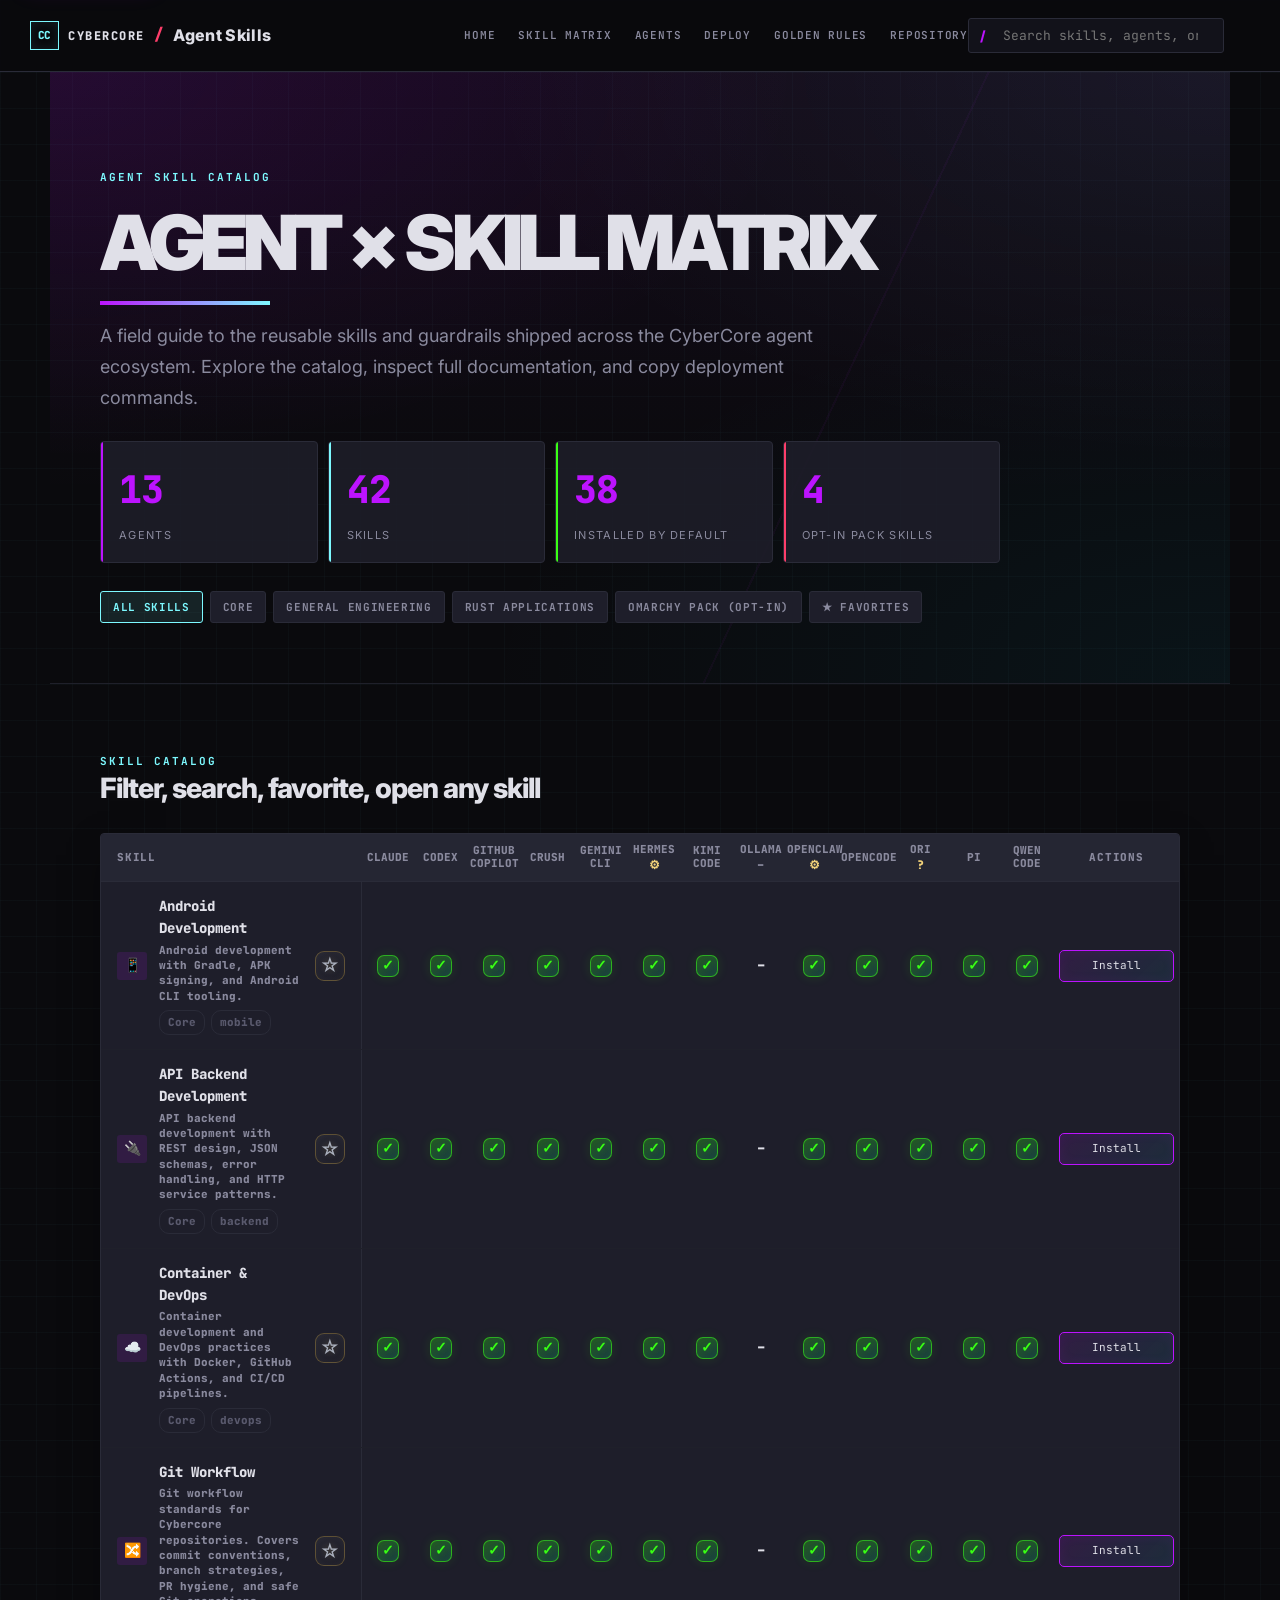
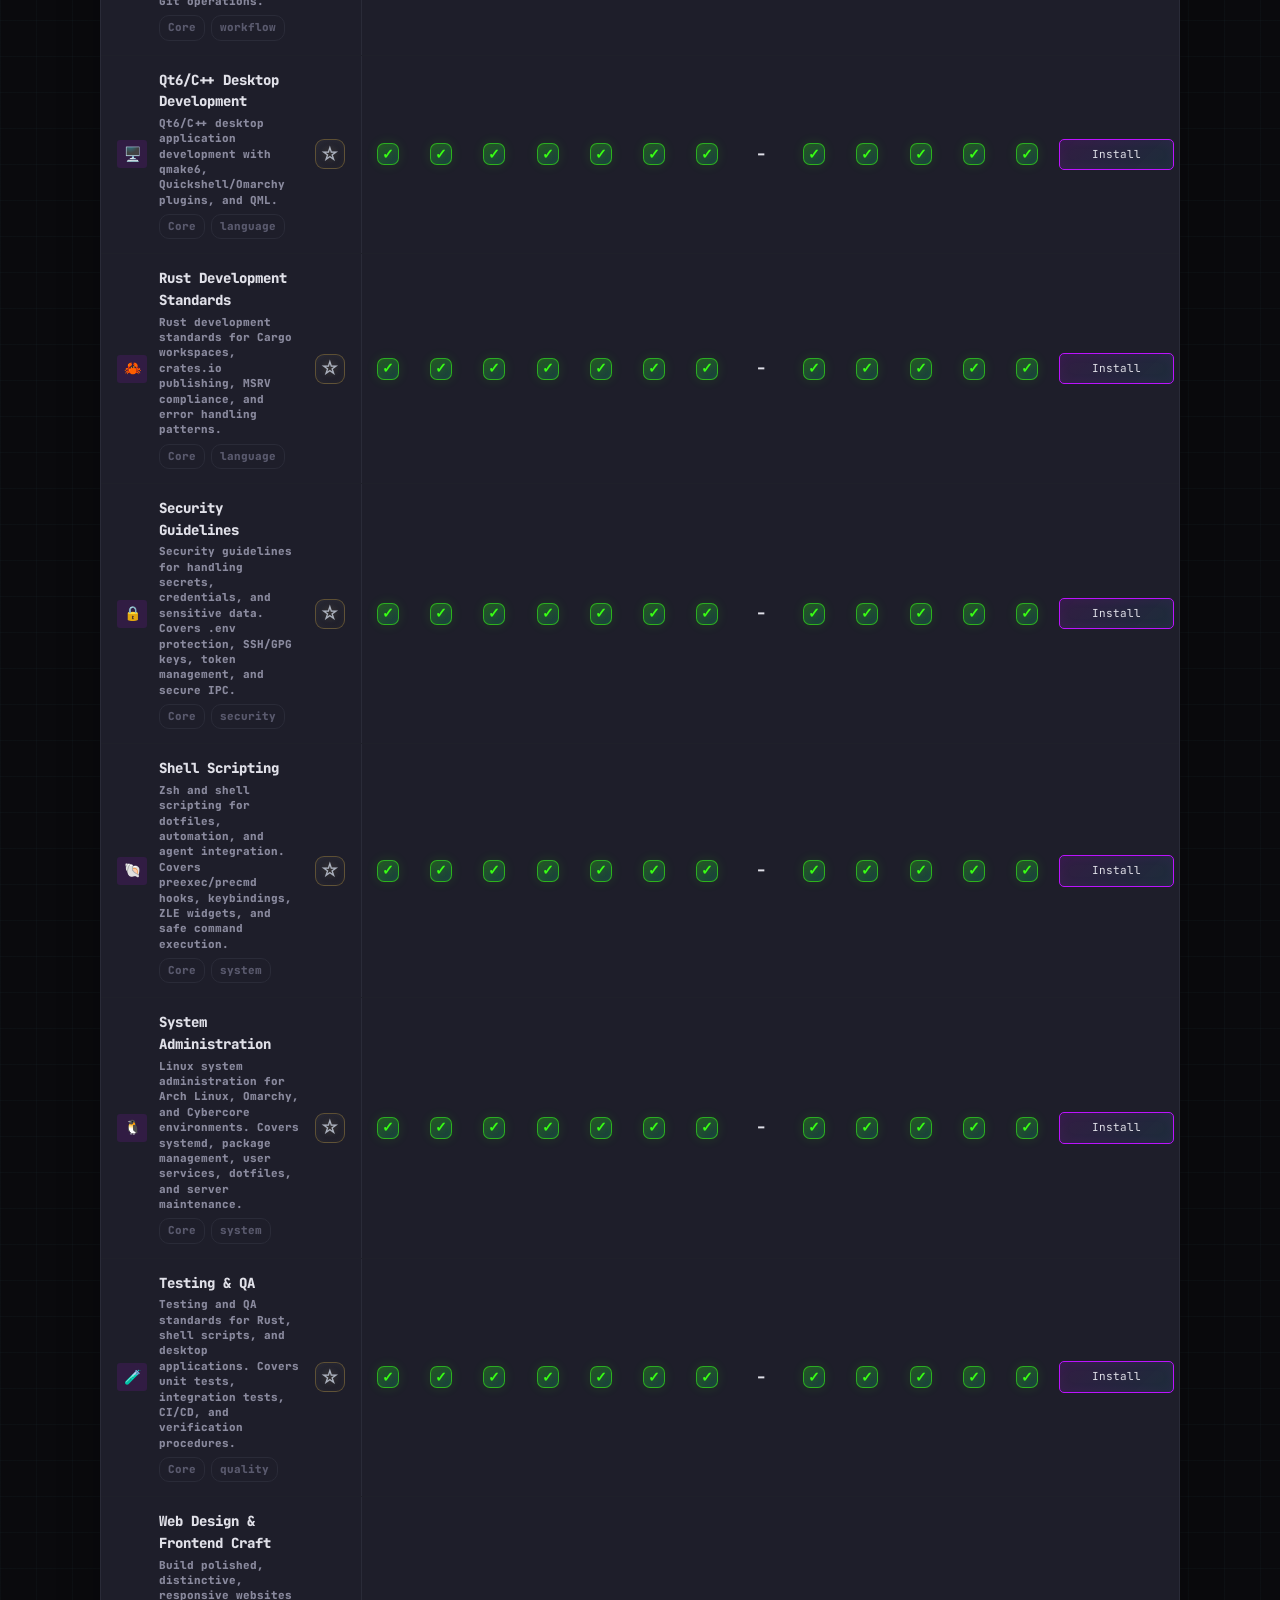
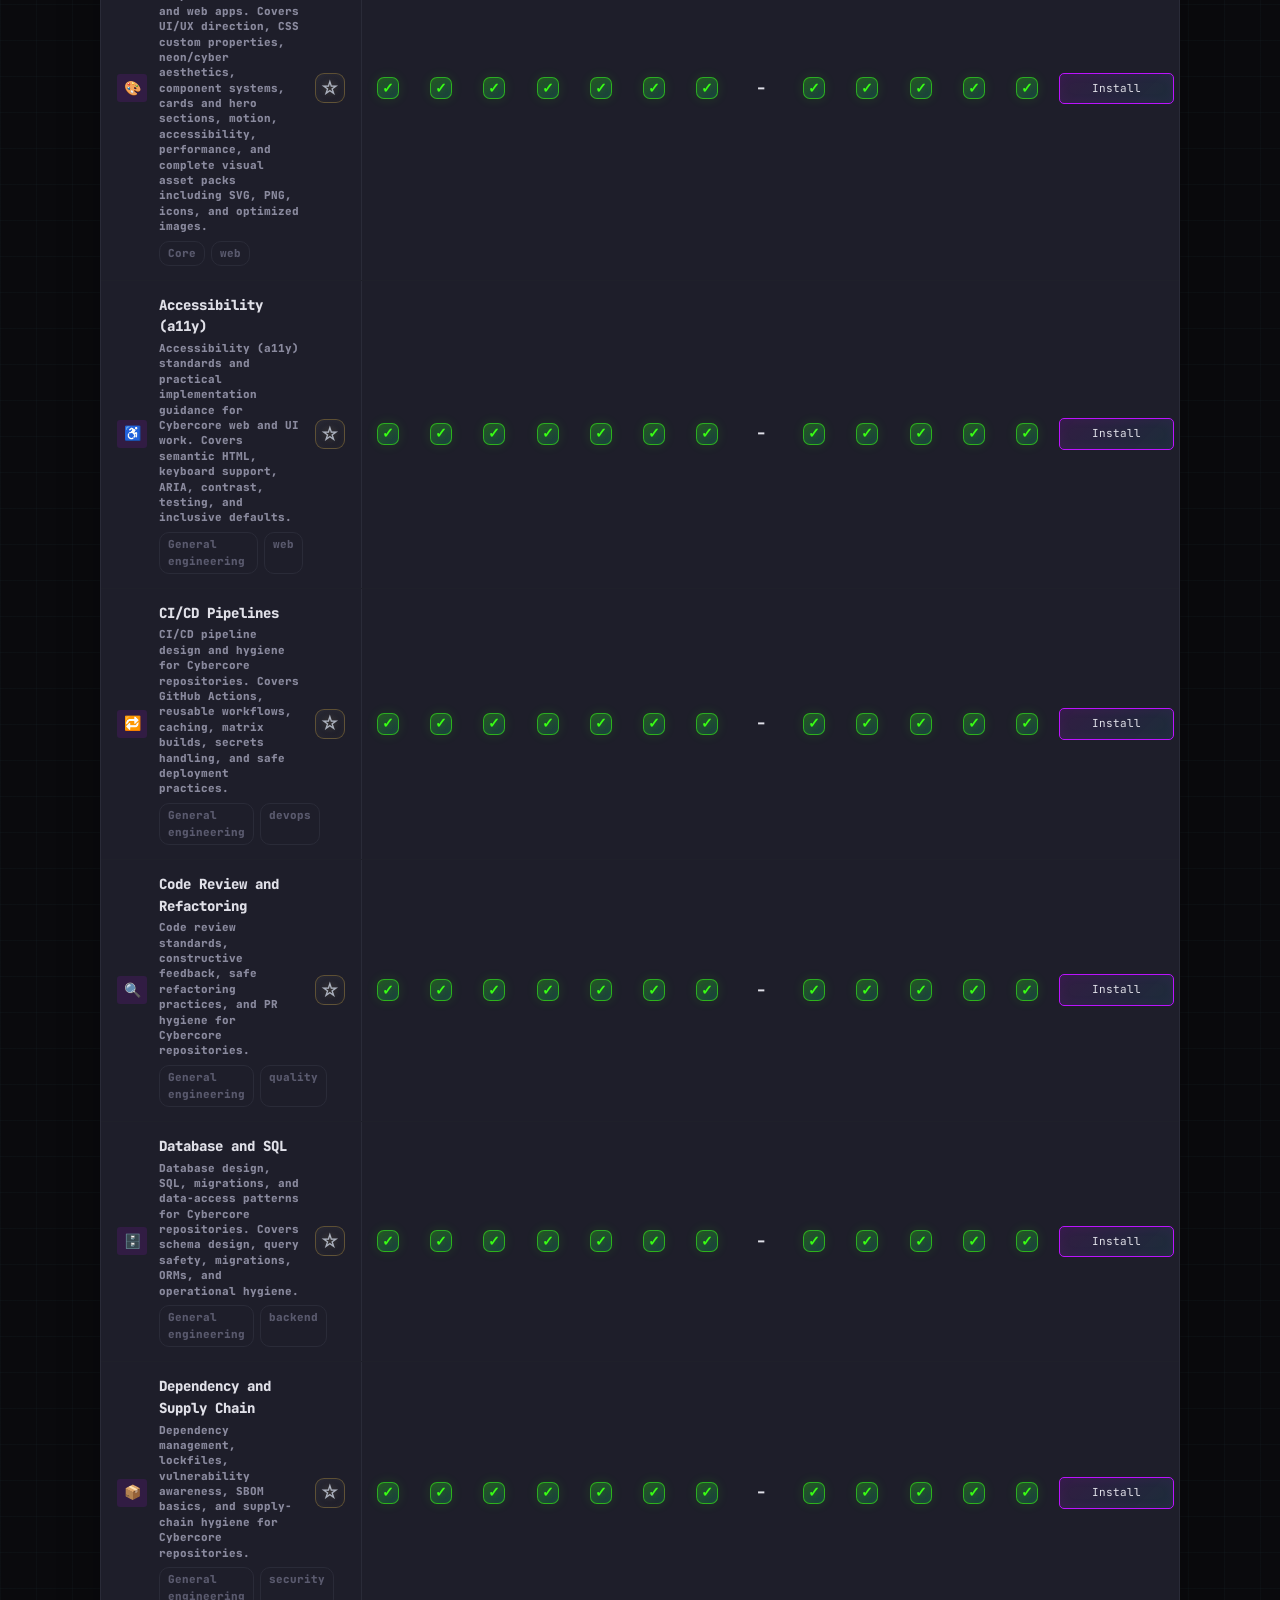
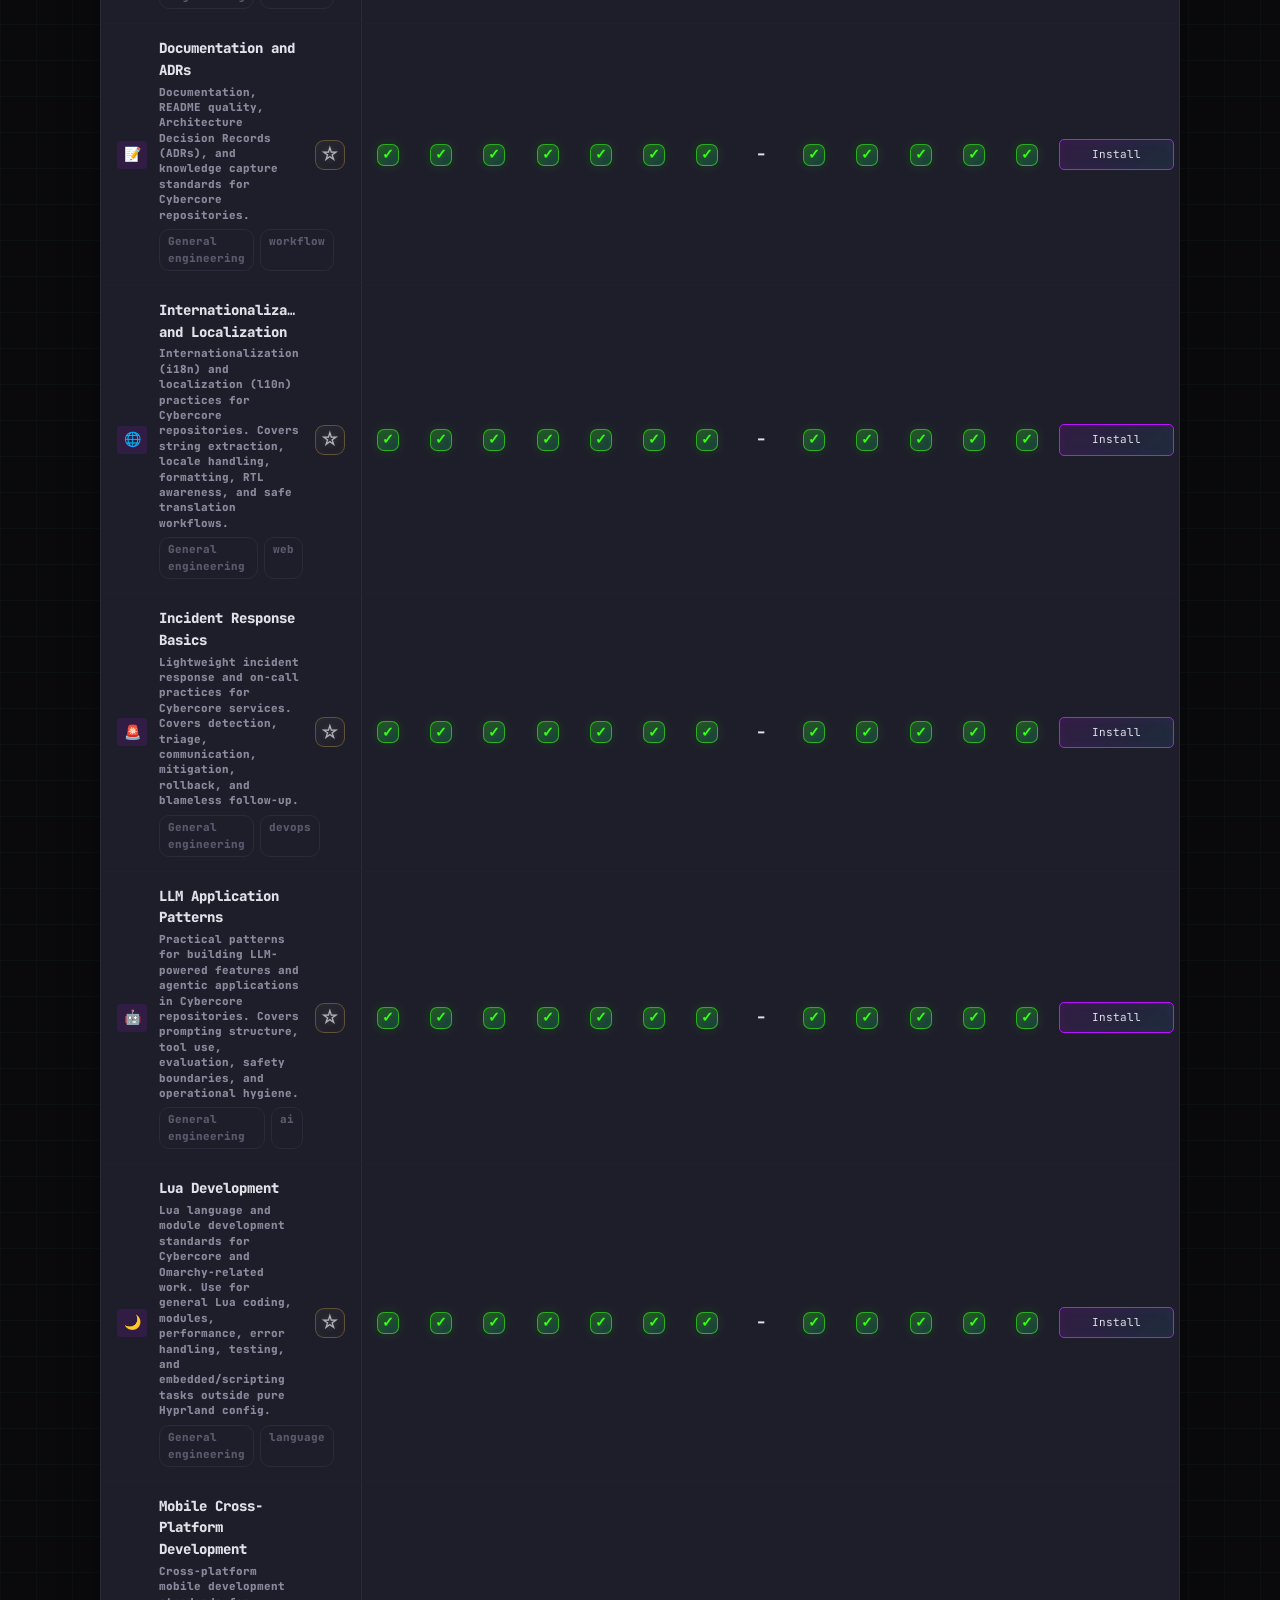
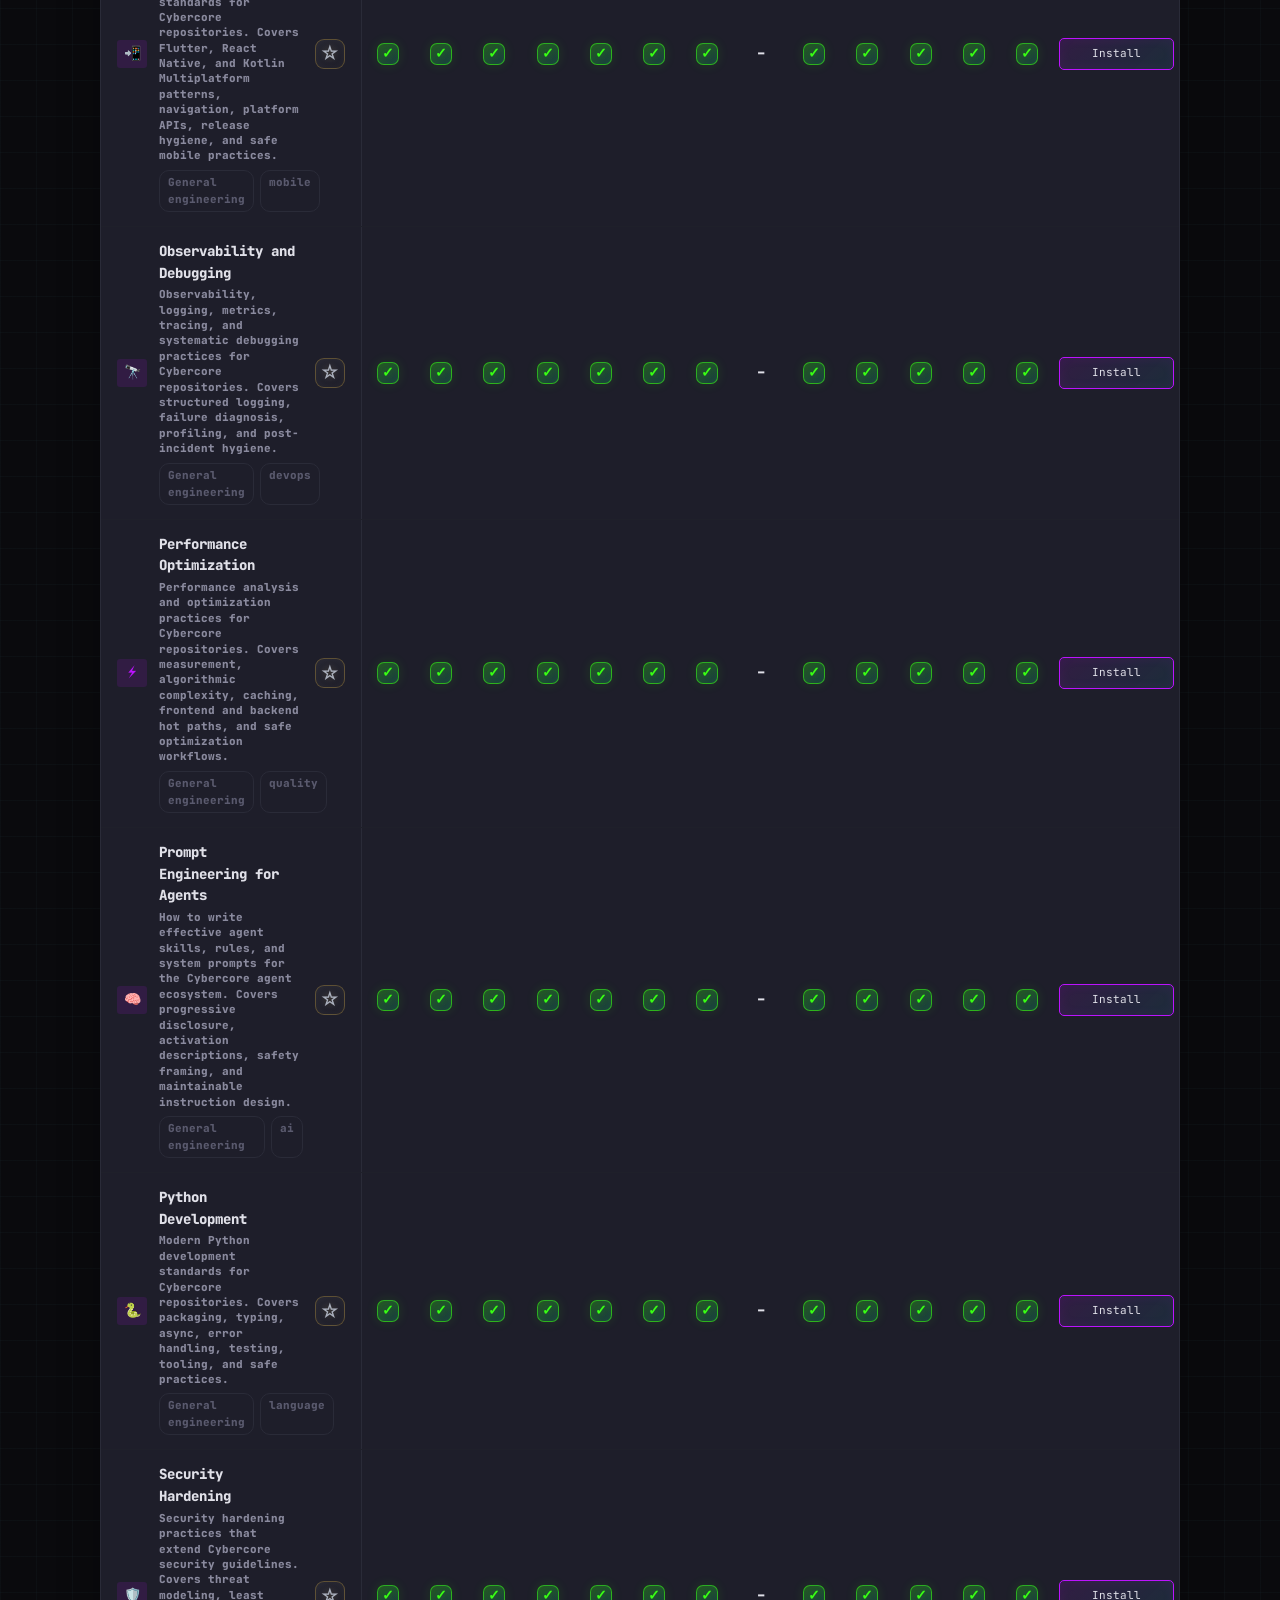
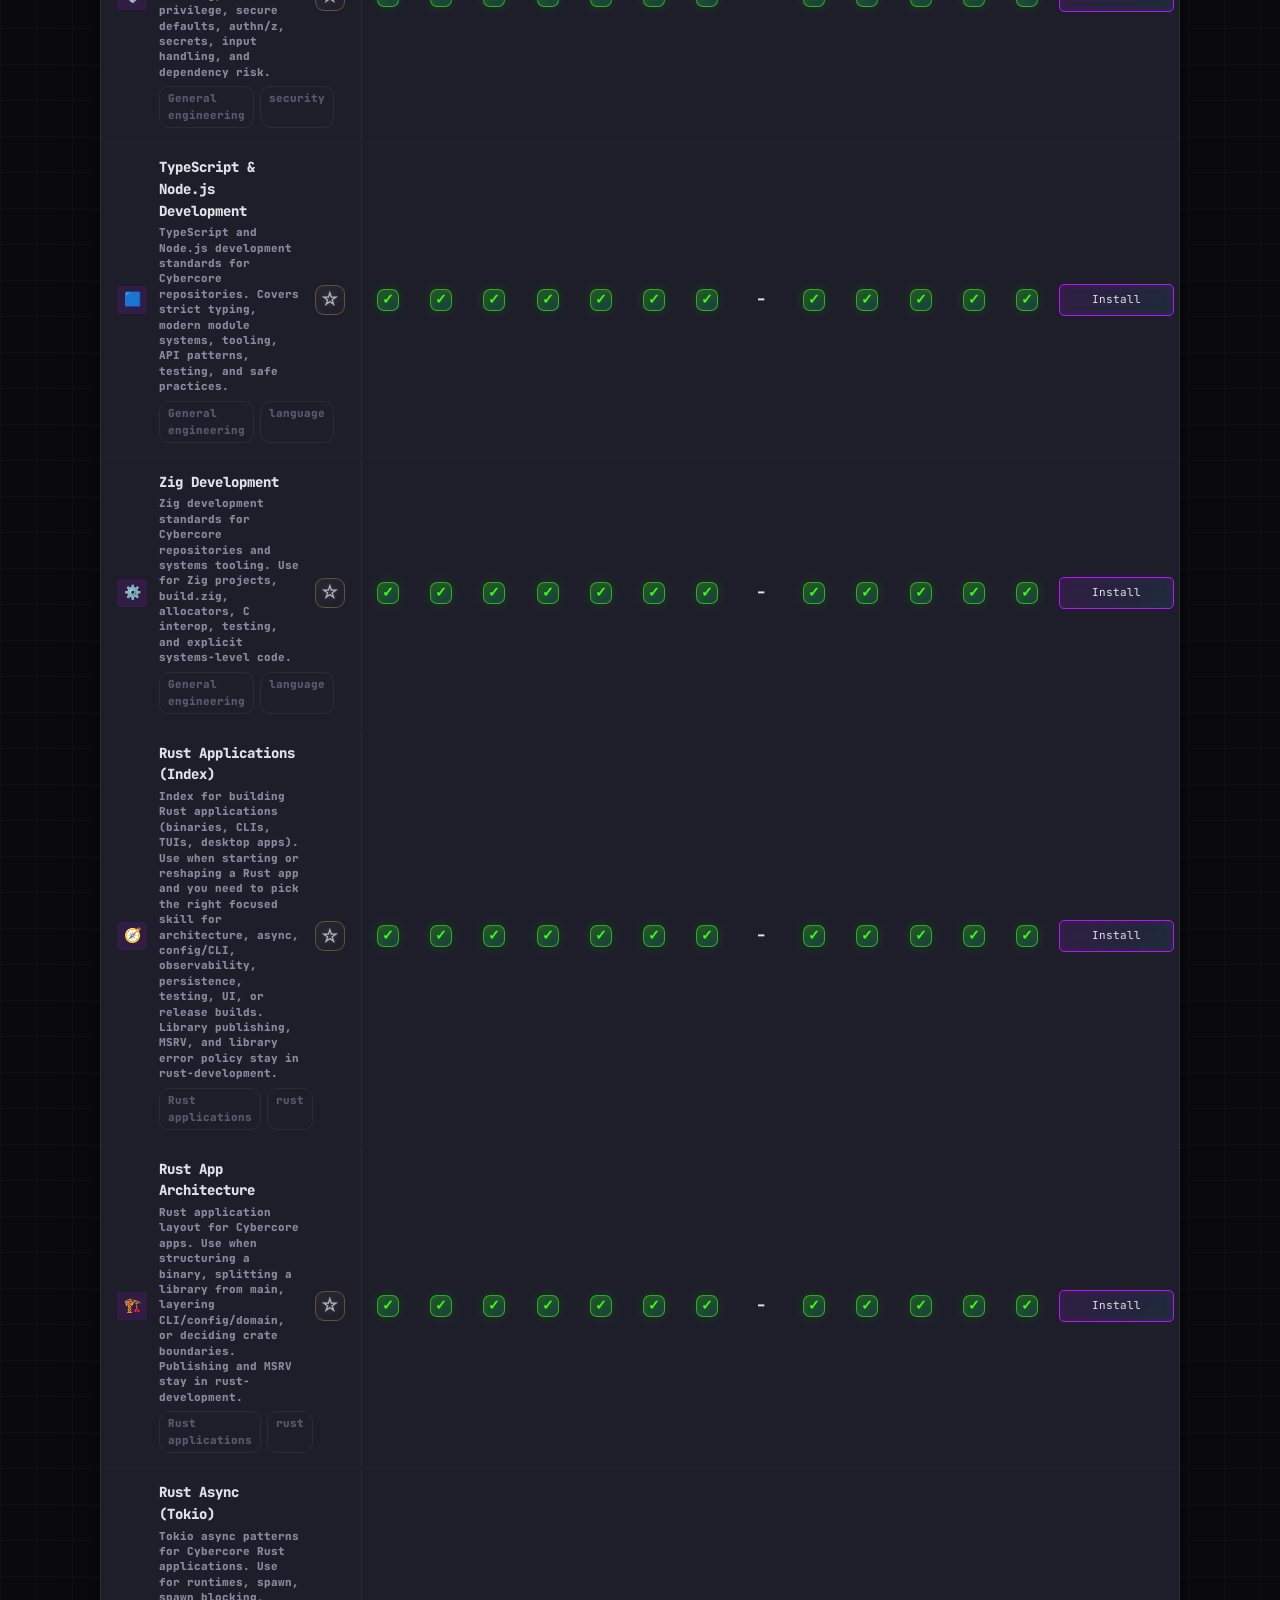
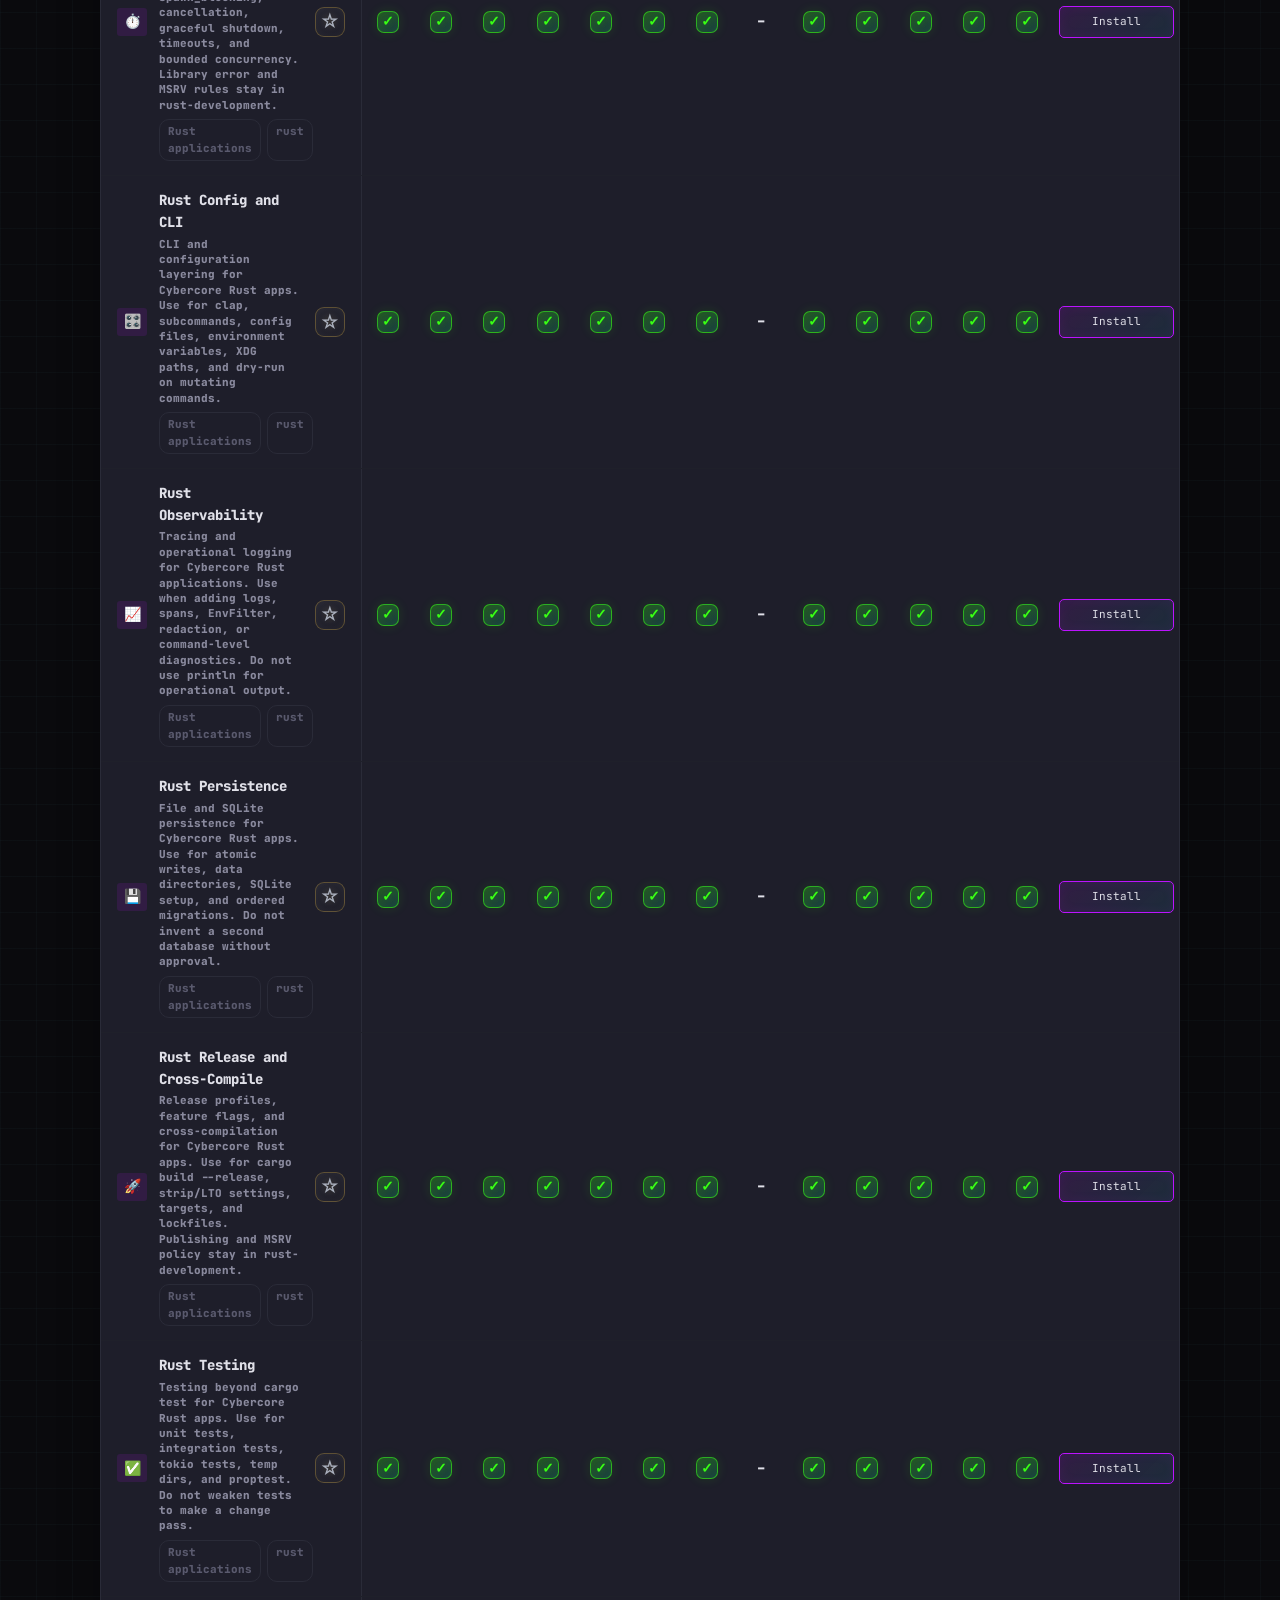
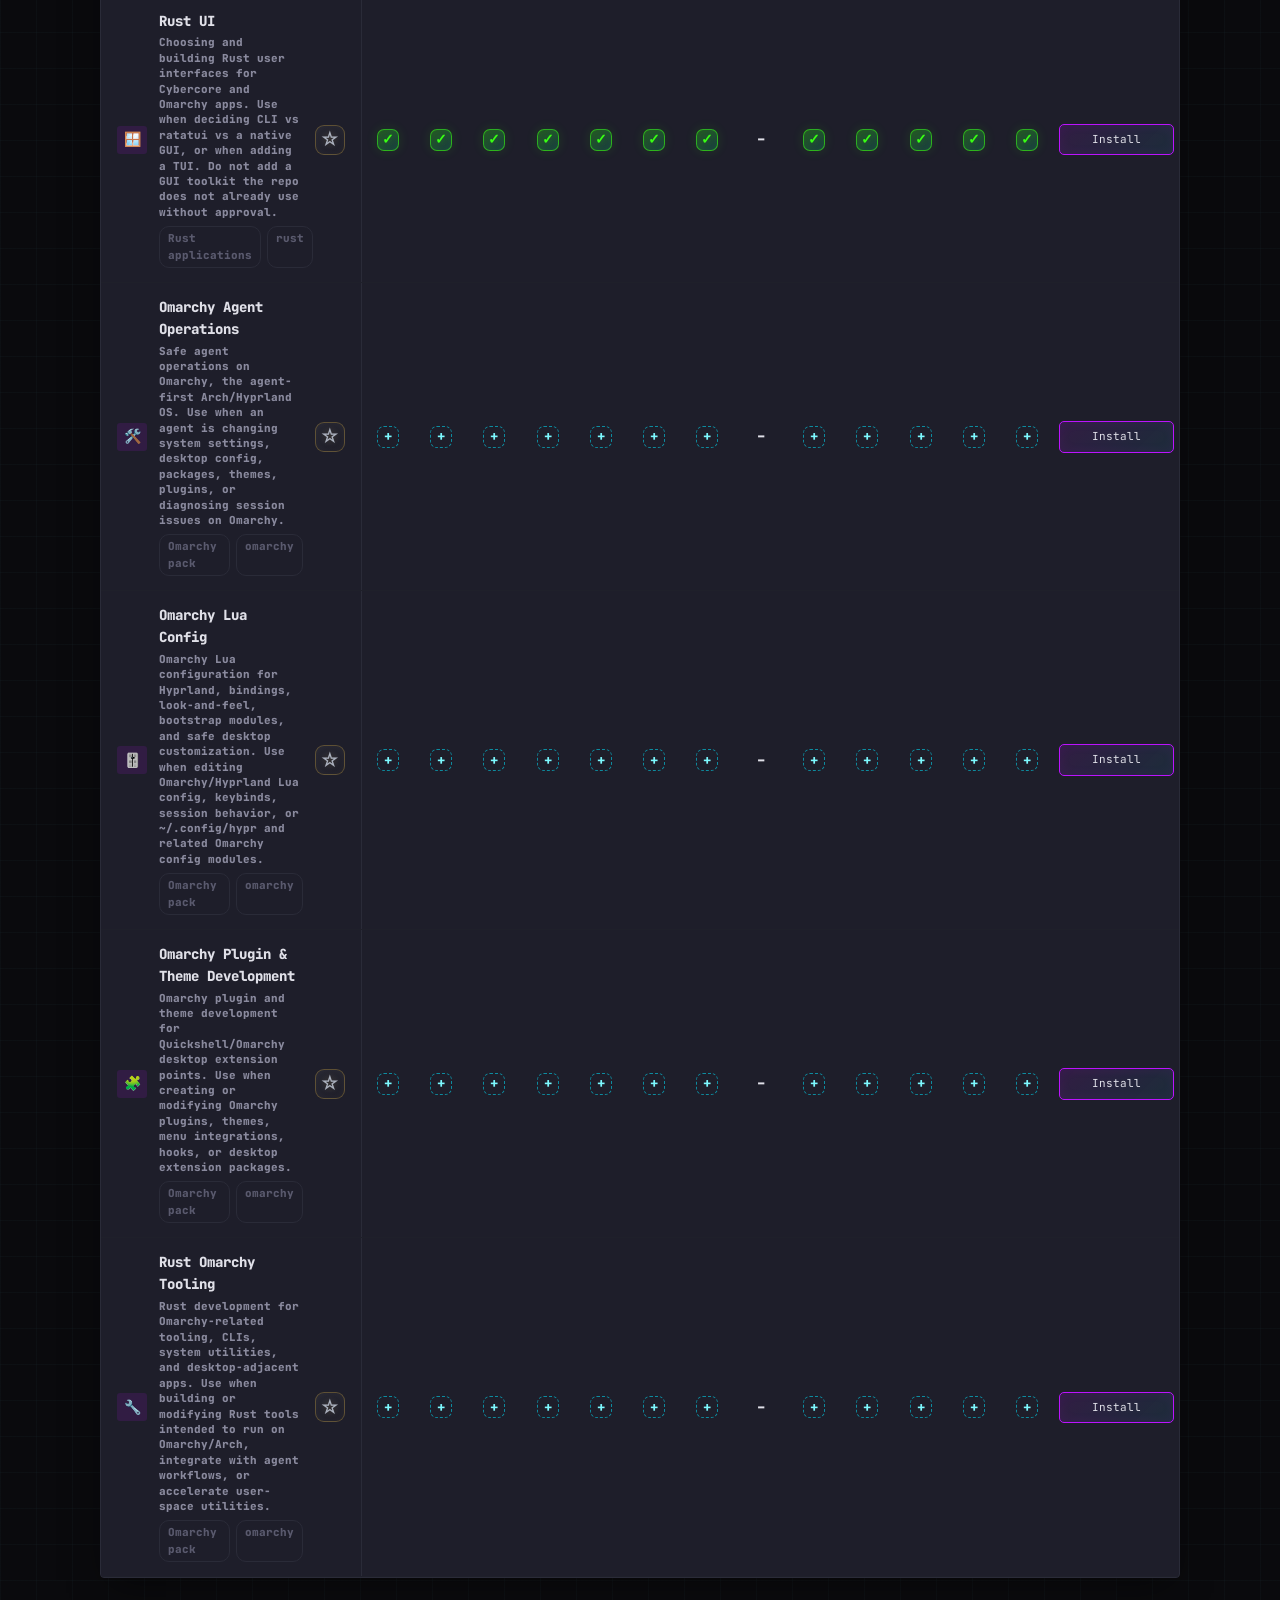
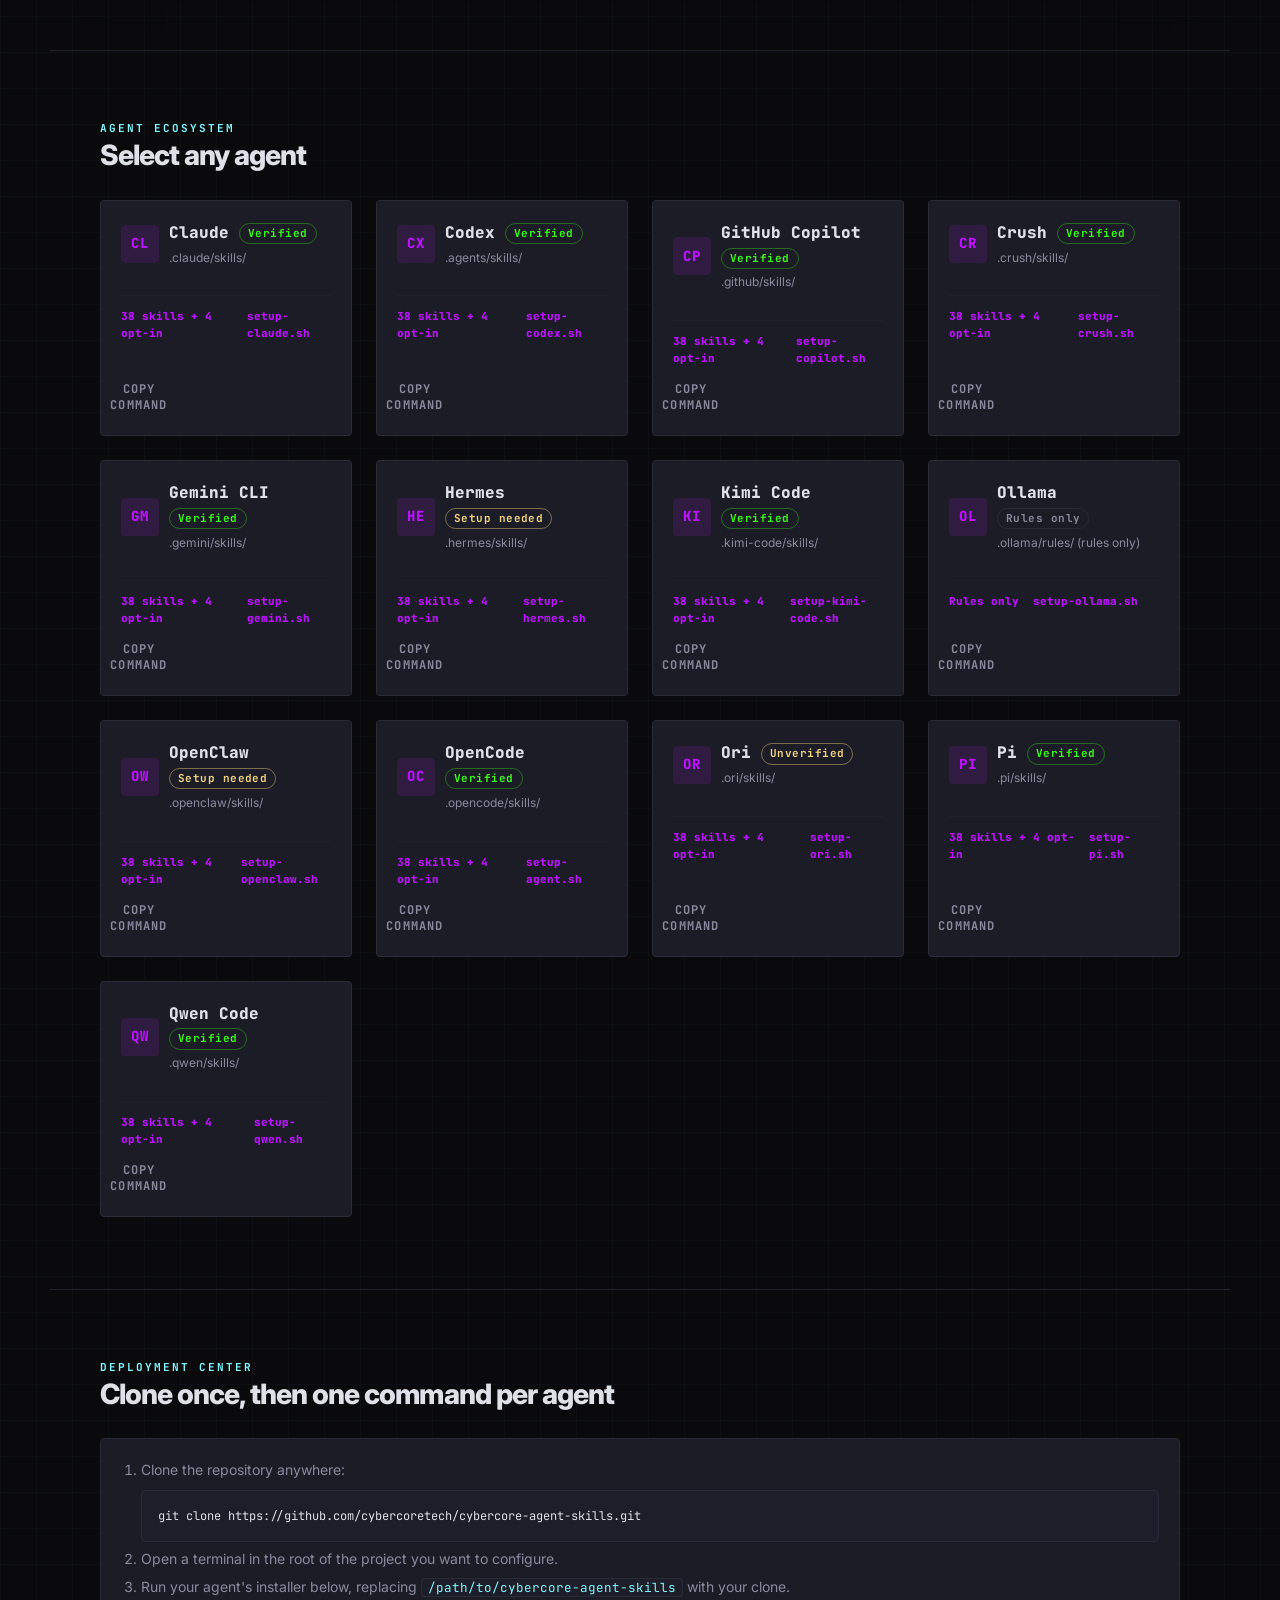
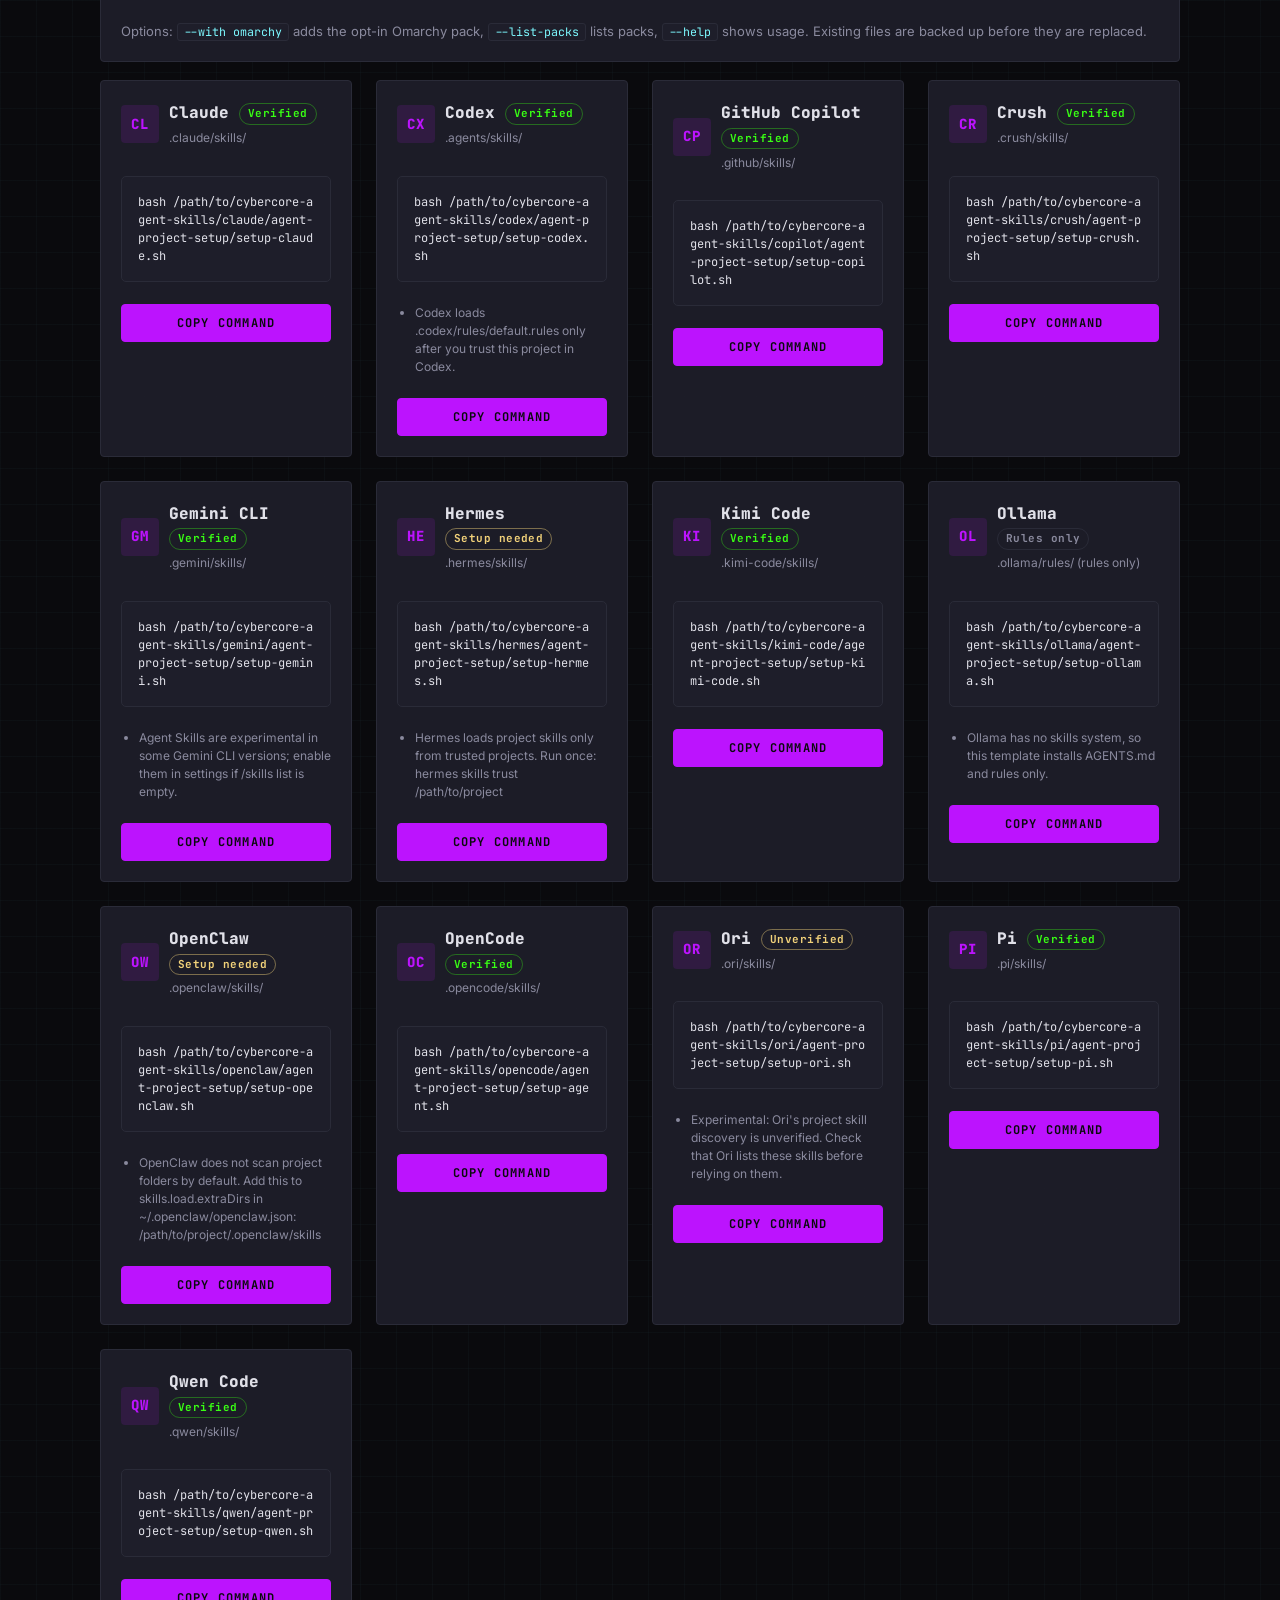
==== commit 171d7eb8: "feat: Skills Explorer rules from source, lazy docs, metadata, safer skill installs - Golden Rules ar" ====
--- a/website/index.html
+++ b/website/index.html
@@ -4,8 +4,23 @@
   <meta charset="UTF-8">
   <meta name="viewport" content="width=device-width, initial-scale=1.0">
   <meta name="theme-color" content="#0a0a0d">
-  <meta name="description" content="Explore the CyberCore Agent Skills catalog: reusable skills, supported AI agents, deployment commands, and shared guardrails.">
+  <meta name="description" content="Reusable skills and shared guardrails for AI coding agents. Browse the catalog, compare agents, and copy install commands.">
   <title>CyberCore Agent Skills — Explorer</title>
+  <link rel="canonical" href="https://cybercoretech.github.io/cybercore-agent-skills/">
+  <link rel="icon" href="favicon.svg" type="image/svg+xml">
+  <meta property="og:type" content="website">
+  <meta property="og:site_name" content="CyberCore">
+  <meta property="og:title" content="CyberCore Agent Skills Explorer">
+  <meta property="og:description" content="Reusable skills and shared guardrails for AI coding agents. Browse the catalog, compare agents, and copy install commands.">
+  <meta property="og:url" content="https://cybercoretech.github.io/cybercore-agent-skills/">
+  <meta property="og:image" content="https://cybercoretech.github.io/cybercore-agent-skills/og.png">
+  <meta property="og:image:width" content="1200">
+  <meta property="og:image:height" content="630">
+  <meta property="og:image:alt" content="CyberCore Agent Skills: reusable skills and guardrails for AI coding agents">
+  <meta name="twitter:card" content="summary_large_image">
+  <meta name="twitter:title" content="CyberCore Agent Skills Explorer">
+  <meta name="twitter:description" content="Reusable skills and shared guardrails for AI coding agents. Browse the catalog, compare agents, and copy install commands.">
+  <meta name="twitter:image" content="https://cybercoretech.github.io/cybercore-agent-skills/og.png">
   <link rel="stylesheet" href="https://cybercoretech.github.io/kit/chooser.css">
   <link rel="preconnect" href="https://fonts.googleapis.com">
   <link rel="preconnect" href="https://fonts.gstatic.com" crossorigin>
@@ -36,7 +51,7 @@
       <div class="search-wrap" id="searchWrap">
         <input type="search" id="skillSearch" placeholder="Search skills, agents, or documentation…" aria-label="Search skills and agents" autocomplete="off">
       </div>
-      <cybercore-theme-chooser default="cybercore-tech" adopt id="themeChooser" style="margin-left:16px;"></cybercore-theme-chooser>
+      <cybercore-theme-chooser default="cybercore-tech" adopt id="themeChooser"></cybercore-theme-chooser>
     </div>
   </header>
 
@@ -50,12 +65,14 @@
   </nav>
 
   <main class="wrap" id="content">
+    <noscript>
+      <p class="noscript">This explorer needs JavaScript. You can browse the skills and installers directly in the <a href="https://github.com/cybercoretech/cybercore-agent-skills">GitHub repository</a>.</p>
+    </noscript>
 
     <section class="hero">
       <div class="hero-inner">
         <div class="section-head">
-          <span class="section-num">01 /</span>
-          <span class="section-title">Agent Skill Catalog</span>
+          <p class="eyebrow">Agent Skill Catalog</p>
         </div>
         <h1>Agent × Skill Matrix</h1>
         <p class="lead-text">A field guide to the reusable skills and guardrails shipped across the CyberCore agent ecosystem. Explore the catalog, inspect full documentation, and copy deployment commands.</p>
@@ -150,6 +167,7 @@
             <h2>Non-negotiable guardrails</h2>
           </div>
         </div>
+        <p class="section-lead">Every template installs these four rule files into <code>.&lt;agent&gt;/rules/</code>, next to the agent's root instruction file.</p>
         <div class="grid" id="rulesGrid"></div>
       </div>
     </section>
@@ -190,7 +208,7 @@
   </main>
 
   <footer>
-    <cybercore-contact repo="agent-skills"></cybercore-contact>
+    <cybercore-contact repo="cybercore-agent-skills"></cybercore-contact>
   </footer>
 
   <div class="detail-panel" id="detailPanel" aria-hidden="true" role="dialog" aria-modal="true" aria-labelledby="detailTitle">
@@ -207,7 +225,7 @@
   </div>
 
   <div id="toast">
-    <span class="chip chip--status chip--ok" style="pointer-events:none;">✓</span>
+    <span class="chip chip--status chip--ok">✓</span>
     <span id="toastText">Copied to clipboard</span>
   </div>
 <script src="data.js" defer></script>
--- a/website/styles.css
+++ b/website/styles.css
@@ -1,14 +1,13 @@
-/* tokens.css */
-/* Cybercore Agent Skills — Design Tokens
-   Built from the project's actual identity: deep dark surfaces,
-   controlled neon accents, terminal monospace, grid patterns.
-   No generic template palette. */
-
-/* ===== Dark theme (default) ===== */
+/* CyberCore Agent Skills Explorer
+   One stylesheet, ordered: tokens, base, layout, components, then responsive
+   overrides from widest to narrowest breakpoint. Colors come from tokens; the
+   org theme chooser (kit/chooser.js) swaps palettes by overriding them. */
+
+/* ===== Tokens ===== */
 :root {
   color-scheme: dark;
 
-  /* Base surfaces */
+  /* Surfaces */
   --cc-bg: #0a0a0d;
   --cc-bg-secondary: #12121a;
   --cc-card: #1e1e2a;
@@ -26,7 +25,7 @@
   --cc-border-focus: #bc13fe;
   --cc-border-weak: #1f202a;
 
-  /* Neon accents (cybercore primary palette) */
+  /* Neon accents */
   --cc-neon-purple: #bc13fe;
   --cc-neon-purple-dim: rgba(188, 19, 254, 0.12);
   --cc-neon-purple-glow: rgba(188, 19, 254, 0.35);
@@ -44,69 +43,23 @@
   --cc-font-sans: Inter, system-ui, -apple-system, "Segoe UI", Roboto, "Helvetica Neue", sans-serif;
   --cc-font-mono: "JetBrains Mono", ui-monospace, Menlo, Monaco, Consolas, monospace;
 
-  /* Radius / shadow / motion */
-  --cc-radius-sm: 6px;
-  --cc-radius-md: 10px;
-  --cc-radius-lg: 14px;
+  /* Radius, shadow, motion */
+  --cc-radius-sm: 3px;
+  --cc-radius-md: 5px;
+  --cc-radius-lg: 7px;
   --cc-radius-pill: 999px;
   --cc-shadow-card: 0 12px 36px -10px rgba(0, 0, 0, 0.55);
   --cc-shadow-neon: 0 0 24px rgba(188, 19, 254, 0.15);
   --cc-transition: 0.22s cubic-bezier(0.4, 0, 0.2, 1);
   --cc-ease-out: cubic-bezier(0.25, 1, 0.5, 1);
+  --cc-focus-ring: 0 0 0 3px rgba(188, 19, 254, 0.45);
 
   /* Layout */
   --cc-max-width: 1280px;
-  --cc-gutter: 24px;
+  --cc-gutter: clamp(16px, 2.5vw, 30px);
   --cc-header-height: 72px;
-
-  /* Misc */
-  --cc-focus-ring: 0 0 0 3px rgba(188, 19, 254, 0.45);
-}
-
-/* ===== Light theme ===== */
-[data-theme="light"] {
-  color-scheme: light;
-
-  --cc-bg: #f5f3f0;
-  --cc-bg-secondary: #ffffff;
-  --cc-card: #eae6e0;
-  --cc-card-2: #e2ddcf;
-  --cc-card-hover: #d8d2c2;
-
-  --cc-fg: #111014;
-  --cc-fg-muted: #6e6a64;
-  --cc-fg-dim: #9a958a;
-  --cc-fg-inverse: #ffffff;
-
-  --cc-border: #d4cfc6;
-  --cc-border-focus: #8a6ad6;
-  --cc-border-weak: #e2ddcf;
-
-  --cc-neon-purple: #8a6ad6;
-  --cc-neon-purple-dim: rgba(138, 106, 214, 0.14);
-  --cc-neon-purple-glow: rgba(138, 106, 214, 0.25);
-  --cc-neon-cyan: #3f7fd9;
-  --cc-neon-cyan-dim: rgba(63, 127, 217, 0.10);
-  --cc-neon-green: #7ccf4f;
-  --cc-neon-pink: #d64c62;
-
-  --cc-success: #7ccf4f;
-  --cc-danger: #d64c62;
-  --cc-warning: #d4a537;
-
-  --cc-shadow-card: 0 14px 40px -12px rgba(0, 0, 0, 0.10);
-  --cc-shadow-neon: 0 0 24px rgba(138, 106, 214, 0.12);
-  --cc-focus-ring: 0 0 0 3px rgba(138, 106, 214, 0.45);
-}
-
-/* Respect system preference when no manual choice stored */
-@media (prefers-color-scheme: light) {
-  :root:not([data-theme]) {
-    color-scheme: light;
-  }
-}
-
-/* Reduced motion */
+}
+
 @media (prefers-reduced-motion: reduce) {
   :root {
     --cc-transition: 0.01ms !important;
@@ -121,11 +74,7 @@
   }
 }
 
-
-
-
-/* base.css */
-/* ===== Base / Reset ===== */
+/* ===== Base ===== */
 *,
 *::before,
 *::after {
@@ -135,18 +84,23 @@
 }
 
 html {
+  font-size: 16px;
   scroll-behavior: smooth;
-  font-size: 16px;
+  scroll-padding-top: calc(var(--cc-header-height) + 18px);
 }
 
 body {
-  background: var(--cc-bg);
+  min-height: 100vh;
+  overflow-x: hidden;
+  background-color: var(--cc-bg);
+  background-image:
+    linear-gradient(rgba(125, 249, 255, 0.025) 1px, transparent 1px),
+    linear-gradient(90deg, rgba(125, 249, 255, 0.025) 1px, transparent 1px);
+  background-size: 36px 36px;
   color: var(--cc-fg);
   font-family: var(--cc-font-sans);
   font-size: 14px;
   line-height: 1.55;
-  min-height: 100vh;
-  overflow-x: hidden;
   -webkit-font-smoothing: antialiased;
   text-rendering: optimizeLegibility;
 }
@@ -165,116 +119,102 @@
   color: var(--cc-neon-cyan);
 }
 
+button:focus-visible,
+a:focus-visible {
+  outline: 2px solid var(--cc-neon-cyan);
+  outline-offset: 3px;
+}
+
 code {
+  padding: 0 6px;
+  border: 1px solid var(--cc-border);
+  border-radius: var(--cc-radius-sm);
+  background: var(--cc-card);
+  color: var(--cc-neon-cyan);
   font-family: var(--cc-font-mono);
   font-size: 0.9em;
+}
+
+pre {
+  overflow-x: auto;
+  padding: 16px;
+  border: 1px solid var(--cc-border);
+  border-radius: var(--cc-radius-md);
   background: var(--cc-card);
-  border: 1px solid var(--cc-border);
+  color: var(--cc-fg);
+  font-family: var(--cc-font-mono);
+  font-size: 12px;
+  line-height: 1.5;
+}
+
+/* Page and inner scrollbars match the theme (Chromium and Firefox). */
+::-webkit-scrollbar {
+  width: 10px;
+  height: 10px;
+}
+::-webkit-scrollbar-track {
+  background: var(--cc-bg);
+}
+::-webkit-scrollbar-thumb {
+  border: 2px solid var(--cc-bg);
   border-radius: var(--cc-radius-sm);
-  padding: 0 6px;
-  color: var(--cc-neon-cyan);
-}
-
-pre {
-  font-family: var(--cc-font-mono);
-  font-size: 12px;
-  background: var(--cc-card);
-  border: 1px solid var(--cc-border);
-  border-radius: var(--cc-radius-md);
-  padding: 16px;
-  color: var(--cc-fg);
-  overflow-x: auto;
-  line-height: 1.5;
-}
-
-/* Skip link */
+  background: var(--cc-card-2);
+}
+::-webkit-scrollbar-thumb:hover {
+  background: var(--cc-neon-purple-dim);
+}
+
 .skip-link {
   position: absolute;
   top: -48px;
   left: 24px;
-  background: var(--cc-neon-purple);
-  color: var(--cc-bg);
+  z-index: 100;
   padding: 8px 16px;
   border-radius: var(--cc-radius-sm);
+  background: var(--cc-neon-purple);
+  box-shadow: var(--cc-shadow-neon);
+  color: var(--cc-bg);
+  font-size: 13px;
+  font-weight: 700;
   text-decoration: none;
-  font-weight: 700;
-  font-size: 13px;
-  z-index: 100;
   transition: top var(--cc-transition);
-  box-shadow: var(--cc-shadow-neon);
 }
 .skip-link:focus {
   top: 24px;
   outline: none;
 }
 
-/* ===== Typography scale ===== */
-.eyebrow {
-  font: 700 11px/1 var(--cc-font-mono);
-  letter-spacing: 0.25em;
-  text-transform: uppercase;
-  color: var(--cc-neon-purple);
-  margin: 0 0 8px;
-  display: flex;
-  align-items: center;
-  gap: 10px;
-}
-
-.section-head {
-  display: flex;
-  flex-wrap: wrap;
-  justify-content: space-between;
-  align-items: end;
-  gap: 12px 30px;
-  margin-bottom: 32px;
-}
-.section-head .eyebrow {
-  margin-bottom: 0;
-}
-.section-head h2 {
-  font-size: 26px;
-  font-weight: 800;
-  letter-spacing: -0.5px;
-  color: var(--cc-fg);
-  margin: 0;
-}
-.section-subtitle {
-  font-size: 14px;
-  color: var(--cc-fg-muted);
-  font-style: italic;
-  margin: 0;
-}
-
-h1 {
-  font-size: 46px;
-  font-weight: 900;
-  line-height: 1.02;
-  letter-spacing: -1.5px;
-  color: var(--cc-fg);
-  margin-bottom: 16px;
-  background: linear-gradient(135deg, var(--cc-fg) 0%, var(--cc-neon-purple) 55%);
-  -webkit-background-clip: text;
-  -webkit-text-fill-color: transparent;
-  background-clip: text;
-}
-
-.lead-text {
-  font-size: 18px;
-  color: var(--cc-fg-muted);
-  max-width: 62ch;
-  line-height: 1.7;
-  margin-bottom: 28px;
-}
-
-/* ===== Layout helpers ===== */
-.wrap {
-  max-width: var(--cc-max-width);
-  margin: 0 auto;
+.sr-only {
+  position: absolute;
+  width: 1px;
+  height: 1px;
+  margin: -1px;
+  padding: 0;
+  overflow: hidden;
+  clip: rect(0, 0, 0, 0);
+  white-space: nowrap;
+  border: 0;
+}
+
+/* ===== Layout ===== */
+#content.wrap {
+  width: min(1280px, calc(100% - 40px));
+  max-width: 1280px;
+  margin-inline: auto;
+  padding-inline: var(--cc-gutter);
+}
+
+.hero-inner {
+  position: relative;
+  z-index: 2;
+  width: min(1280px, calc(100% - 40px));
+  max-width: 1280px;
+  margin-inline: auto;
   padding: 0 var(--cc-gutter);
 }
 
 .section {
-  padding: 64px 0;
+  padding: clamp(44px, 6vw, 72px) 0;
   border-bottom: 1px solid var(--cc-border-weak);
 }
 
@@ -284,30 +224,103 @@
   gap: clamp(1rem, 2vw, 1.5rem);
 }
 
-/* ===== Buttons ===== */
+/* ===== Typography ===== */
+.eyebrow {
+  display: flex;
+  align-items: center;
+  gap: 10px;
+  margin: 0 0 8px;
+  color: var(--cc-neon-cyan);
+  font: 700 11px/1 var(--cc-font-mono);
+  letter-spacing: 0.18em;
+  text-transform: uppercase;
+}
+
+.section-head {
+  display: flex;
+  flex-wrap: wrap;
+  justify-content: space-between;
+  align-items: flex-start;
+  gap: 12px 30px;
+  margin-bottom: 22px;
+}
+.section-head .eyebrow {
+  margin-bottom: 0;
+}
+.section-head h2 {
+  margin: 0;
+  color: var(--cc-fg);
+  font-size: clamp(20px, 2.4vw, 28px);
+  font-weight: 800;
+  letter-spacing: -0.035em;
+}
+.section-lead {
+  max-width: 72ch;
+  margin: -8px 0 22px;
+  color: var(--cc-fg-muted);
+  font-size: 14px;
+}
+
+.noscript {
+  margin: 24px 0 0;
+  padding: 14px 16px;
+  border: 1px solid var(--cc-warning);
+  border-radius: 4px;
+  color: var(--cc-fg);
+}
+
+h1 {
+  max-width: 900px;
+  margin-bottom: 16px;
+  color: var(--cc-fg);
+  -webkit-text-fill-color: currentColor;
+  font-size: clamp(38px, 6.2vw, 76px);
+  font-weight: 900;
+  line-height: 0.98;
+  letter-spacing: -0.065em;
+  text-transform: uppercase;
+}
+h1::after {
+  content: "";
+  display: block;
+  width: clamp(80px, 14vw, 170px);
+  height: 4px;
+  margin-top: 22px;
+  background: linear-gradient(90deg, var(--cc-neon-purple), var(--cc-neon-cyan));
+}
+
+.lead-text {
+  max-width: 68ch;
+  margin-bottom: 28px;
+  color: var(--cc-fg-muted);
+  font-size: clamp(15px, 1.5vw, 18px);
+  line-height: 1.7;
+}
+
+/* ===== Buttons and chips ===== */
 .btn {
   display: inline-flex;
   align-items: center;
   justify-content: center;
   gap: 8px;
+  padding: 10px 18px;
+  border: 1px solid var(--cc-border);
+  border-radius: 4px;
+  background: transparent;
+  color: var(--cc-fg);
   font-family: var(--cc-font-mono);
   font-size: 12px;
   font-weight: 700;
   letter-spacing: 0.1em;
+  text-decoration: none;
   text-transform: uppercase;
-  border: 1px solid var(--cc-border);
-  border-radius: var(--cc-radius-md);
-  padding: 10px 18px;
   cursor: pointer;
   transition: all var(--cc-transition);
-  text-decoration: none;
-  background: transparent;
-  color: var(--cc-fg);
 }
 .btn:hover {
   border-color: var(--cc-neon-purple);
-  color: var(--cc-neon-purple);
   box-shadow: var(--cc-shadow-neon);
+  color: var(--cc-neon-purple);
 }
 .btn:focus-visible {
   outline: none;
@@ -316,62 +329,71 @@
 .btn:active {
   transform: translateY(1px);
 }
-
 .btn--primary {
+  border-color: var(--cc-neon-purple);
   background: var(--cc-neon-purple);
   color: var(--cc-bg);
-  border-color: var(--cc-neon-purple);
 }
 .btn--primary:hover {
+  border-color: var(--cc-neon-cyan);
   background: var(--cc-neon-cyan);
+  box-shadow: 0 0 32px var(--cc-neon-purple-glow);
   color: var(--cc-bg);
-  border-color: var(--cc-neon-cyan);
-  box-shadow: 0 0 32px var(--cc-neon-purple-glow);
-}
-.btn--outline {
+}
+.btn--ghost {
+  padding: 6px 10px;
+  border: none;
+  border-radius: var(--cc-radius-sm);
   background: transparent;
-  border-color: var(--cc-border);
-  color: var(--cc-fg);
-}
-.btn--outline:hover {
-  border-color: var(--cc-neon-purple);
-  color: var(--cc-neon-purple);
-}
-.btn--ghost {
-  background: transparent;
-  border: none;
-  color: var(--cc-fg-muted);
-  padding: 6px 10px;
-  border-radius: var(--cc-radius-sm);
+  color: var(--cc-fg-muted);
 }
 .btn--ghost:hover {
-  color: var(--cc-neon-purple);
   background: var(--cc-neon-purple-dim);
-}
-
+  color: var(--cc-neon-purple);
+}
 .btn--icon {
+  display: inline-flex;
+  align-items: center;
+  justify-content: center;
   width: 36px;
   height: 36px;
   padding: 0;
   border-radius: var(--cc-radius-md);
-  display: inline-flex;
-  align-items: center;
-  justify-content: center;
-}
-
-/* ===== Badges / chips ===== */
+}
+.btn--block {
+  width: 100%;
+}
+
+.copy-btn {
+  padding: 8px 12px;
+  border: 1px solid var(--cc-border);
+  border-radius: var(--cc-radius-md);
+  background: var(--cc-card);
+  color: var(--cc-fg);
+  font-family: var(--cc-font-mono);
+  font-size: 12px;
+  cursor: pointer;
+  transition: all var(--cc-transition);
+}
+.copy-btn:hover {
+  border-color: var(--cc-neon-purple);
+  color: var(--cc-neon-purple);
+}
+
 .chip {
   display: inline-flex;
   align-items: center;
   gap: 6px;
+  padding: 8px 12px;
+  border: 1px solid var(--cc-border);
+  border-radius: 3px;
+  background: var(--cc-card);
+  color: var(--cc-fg-muted);
   font-family: var(--cc-font-mono);
   font-size: 11px;
   font-weight: 700;
-  border: 1px solid var(--cc-border);
-  border-radius: var(--cc-radius-pill);
-  padding: 4px 12px;
-  color: var(--cc-fg-muted);
-  background: var(--cc-card);
+  letter-spacing: 0.06em;
+  text-transform: uppercase;
   cursor: pointer;
   transition: all var(--cc-transition);
 }
@@ -380,104 +402,111 @@
   color: var(--cc-neon-purple);
 }
 .chip--active {
-  border-color: var(--cc-neon-purple);
-  color: var(--cc-neon-purple);
-  background: var(--cc-neon-purple-dim);
+  border-color: var(--cc-neon-cyan);
+  background: var(--cc-neon-cyan-dim);
+  color: var(--cc-neon-cyan);
 }
 .chip--status {
+  color: var(--cc-fg-dim);
   font-size: 11px;
-  padding: 3px 10px;
-  color: var(--cc-fg-dim);
 }
 .chip--ok {
+  border-color: rgba(57, 255, 20, 0.35);
   color: var(--cc-neon-green);
-  border-color: rgba(57, 255, 20, 0.35);
 }
 .chip--ok:hover {
   background: rgba(57, 255, 20, 0.12);
   color: var(--cc-neon-green);
 }
 
-.status-cell {
-  text-align: center;
-  font-family: var(--cc-font-mono);
-  font-weight: 800;
-  font-size: 14px;
-}
-
-/* ===== Scrollbar ===== */
-::-webkit-scrollbar {
-  width: 10px;
-  height: 10px;
-}
-::-webkit-scrollbar-track {
-  background: var(--cc-bg);
-}
-::-webkit-scrollbar-thumb {
-  background: var(--cc-card-2);
-  border-radius: var(--cc-radius-sm);
-  border: 2px solid var(--cc-bg);
-}
-::-webkit-scrollbar-thumb:hover {
-  background: var(--cc-neon-purple-dim);
-}
-
-
-
-
-/* components.css */
-/* ===== Components ===== */
-
-/* Topbar / header */
+.status-chip {
+  display: inline-flex;
+  align-items: center;
+  padding: 2px 8px;
+  border: 1px solid var(--cc-border);
+  border-radius: var(--cc-radius-pill);
+  font-family: var(--cc-font-mono);
+  font-size: 11px;
+  font-weight: 700;
+  line-height: 1.4;
+  letter-spacing: 0.04em;
+  white-space: nowrap;
+  vertical-align: middle;
+}
+.status-chip.status-ok {
+  border-color: rgba(57, 255, 20, 0.35);
+  color: var(--cc-neon-green);
+}
+.status-chip.status-warn {
+  border-color: color-mix(in srgb, var(--cc-warning) 45%, transparent);
+  color: var(--cc-warning);
+}
+.status-chip.status-muted {
+  color: var(--cc-fg-muted);
+}
+
+/* ===== Header ===== */
 .topbar {
   position: sticky;
   top: 0;
   z-index: 60;
+  display: flex;
+  align-items: center;
+  justify-content: space-between;
   height: var(--cc-header-height);
   padding: 0 var(--cc-gutter);
-  background: rgba(10, 10, 13, 0.6);
-  border-bottom: 1px solid var(--cc-border-weak);
+  border-bottom: 1px solid var(--cc-border);
+  background: color-mix(in srgb, var(--cc-bg) 88%, transparent);
   backdrop-filter: blur(10px);
   -webkit-backdrop-filter: blur(10px);
-  display: flex;
-  align-items: center;
-  justify-content: space-between;
-}
-[data-theme="light"] .topbar {
-  background: rgba(245, 243, 240, 0.6);
 }
 
 .brand {
   display: flex;
   align-items: center;
-  gap: 10px;
+  gap: 9px;
+  color: var(--cc-fg);
   font-size: 16px;
   font-weight: 800;
-  letter-spacing: -0.5px;
-  color: var(--cc-fg);
+  letter-spacing: 0.02em;
   text-decoration: none;
-}
-.brand img {
-  width: 26px;
-  height: 26px;
-  display: block;
+  white-space: nowrap;
+}
+.brand-mark {
+  display: grid;
+  place-items: center;
+  width: 29px;
+  height: 29px;
+  border: 1px solid var(--cc-neon-cyan);
+  box-shadow: inset 0 0 12px var(--cc-neon-cyan-dim);
+  color: var(--cc-neon-cyan);
+  font: 800 11px/1 var(--cc-font-mono);
+  letter-spacing: -0.08em;
 }
 .brand .mark {
-  color: var(--cc-neon-purple);
+  color: var(--cc-fg);
+  font: 800 12px/1 var(--cc-font-mono);
+  letter-spacing: 0.13em;
+}
+.brand-divider {
+  color: var(--cc-neon-pink);
   font-family: var(--cc-font-mono);
 }
 
 .nav-center {
   display: flex;
   align-items: center;
-  gap: 26px;
+  gap: clamp(12px, 1.8vw, 25px);
   margin-left: auto;
 }
 .nav-center a {
-  font-size: 13px;
-  font-family: var(--cc-font-mono);
+  color: var(--cc-fg-muted);
+  font-family: var(--cc-font-mono);
+  font-size: 11px;
   font-weight: 600;
-  color: var(--cc-fg-muted);
+  letter-spacing: 0.07em;
+  text-transform: uppercase;
+  white-space: nowrap;
   transition: color var(--cc-transition);
 }
 .nav-center a:hover {
@@ -485,8 +514,8 @@
 }
 .nav-center a:focus-visible {
   outline: none;
+  border-radius: var(--cc-radius-sm);
   box-shadow: var(--cc-focus-ring);
-  border-radius: var(--cc-radius-sm);
   color: var(--cc-neon-purple);
 }
 
@@ -495,52 +524,25 @@
   align-items: center;
   gap: 10px;
 }
-
-.theme-toggle {
-  display: flex;
-  align-items: center;
-  gap: 6px;
-  background: var(--cc-card);
-  border: 1px solid var(--cc-border);
-  color: var(--cc-fg);
-  padding: 6px 12px;
-  border-radius: var(--cc-radius-pill);
-  font-family: var(--cc-font-mono);
-  font-size: 12px;
-  font-weight: 700;
-  cursor: pointer;
-  transition: all var(--cc-transition);
-}
-.theme-toggle:hover {
-  border-color: var(--cc-neon-purple);
-  color: var(--cc-neon-purple);
-}
-.theme-toggle .dot {
-  width: 10px;
-  height: 10px;
-  border-radius: 50%;
-  background: var(--cc-neon-purple);
-  border: 1px solid var(--cc-bg);
+.topbar-right cybercore-theme-chooser {
+  margin-left: 16px;
 }
 
 .search-wrap {
   position: relative;
-  display: none;
-  align-items: center;
-}
-.search-wrap.open {
-  display: flex;
+  display: flex;
+  align-items: center;
 }
 .search-wrap input {
-  background: var(--cc-card);
-  border: 1px solid var(--cc-border);
-  color: var(--cc-fg);
+  width: clamp(190px, 20vw, 270px);
   padding: 8px 12px 8px 34px;
-  border-radius: var(--cc-radius-md);
+  border: 1px solid var(--cc-border);
+  border-radius: 3px;
+  outline: none;
+  background: var(--cc-bg-secondary);
+  color: var(--cc-fg);
   font-family: var(--cc-font-mono);
   font-size: 13px;
-  outline: none;
-  width: 260px;
   transition: border-color var(--cc-transition), box-shadow var(--cc-transition);
 }
 .search-wrap input:focus {
@@ -550,24 +552,36 @@
 .search-wrap::before {
   content: "/";
   position: absolute;
+  top: 50%;
   left: 12px;
-  top: 50%;
   transform: translateY(-50%);
   color: var(--cc-neon-purple);
   font-weight: 800;
   pointer-events: none;
 }
 
+.search-toggle {
+  display: none;
+  width: 34px;
+  height: 34px;
+  border: 1px solid var(--cc-border);
+  border-radius: 3px;
+  background: transparent;
+  color: var(--cc-neon-cyan);
+  font: 700 20px/1 var(--cc-font-mono);
+  cursor: pointer;
+}
+
 .mobile-menu-btn {
   display: none;
+  padding: 8px;
+  border: 1px solid var(--cc-border);
+  border-radius: var(--cc-radius-md);
   background: none;
-  border: 1px solid var(--cc-border);
-  color: var(--cc-fg);
-  padding: 8px;
-  border-radius: var(--cc-radius-md);
-  cursor: pointer;
+  color: var(--cc-fg);
   font-size: 18px;
   line-height: 1;
+  cursor: pointer;
 }
 .mobile-menu-btn:hover {
   border-color: var(--cc-neon-purple);
@@ -575,140 +589,148 @@
 }
 
 .mobile-nav {
-  display: none;
   position: absolute;
   top: var(--cc-header-height);
+  right: 0;
   left: 0;
-  right: 0;
-  background: var(--cc-card);
-  border-bottom: 1px solid var(--cc-border-weak);
-  padding: 16px 24px;
+  z-index: 55;
+  display: none;
   flex-direction: column;
   gap: 10px;
-  z-index: 55;
+  padding: 16px 24px;
+  border-bottom: 1px solid var(--cc-border-weak);
+  background: var(--cc-card);
   animation: slideDown 0.2s ease;
 }
+.mobile-nav a {
+  display: block;
+  padding: 10px 14px;
+  border-radius: var(--cc-radius-md);
+  color: var(--cc-fg);
+  font-family: var(--cc-font-mono);
+  font-size: 14px;
+  text-decoration: none;
+  transition: all var(--cc-transition);
+}
+.mobile-nav a:hover {
+  background: var(--cc-card-hover);
+  color: var(--cc-neon-purple);
+}
+
 @keyframes slideDown {
   from { opacity: 0; transform: translateY(-8px); }
   to { opacity: 1; transform: translateY(0); }
 }
-.mobile-nav a {
-  display: block;
-  color: var(--cc-fg);
-  text-decoration: none;
-  padding: 10px 14px;
-  border-radius: var(--cc-radius-md);
-  font-size: 14px;
-  font-family: var(--cc-font-mono);
-  transition: all var(--cc-transition);
-}
-.mobile-nav a:hover {
-  background: var(--cc-card-hover);
-  color: var(--cc-neon-purple);
-}
-
-/* Hero */
+
+/* ===== Hero, stats, filters ===== */
 .hero {
-  padding: 80px 0 56px;
-  border-bottom: 1px solid var(--cc-border-weak);
   position: relative;
   overflow: hidden;
+  padding: clamp(54px, 8vw, 100px) 0 52px;
+  border-bottom: 1px solid var(--cc-border-weak);
+  background:
+    linear-gradient(115deg, transparent 0 64%, rgba(188, 19, 254, 0.045) 64% 64.15%, transparent 64.15%),
+    linear-gradient(180deg, rgba(188, 19, 254, 0.055), transparent 70%);
 }
 .hero::before {
   content: "";
   position: absolute;
   inset: 0;
+  z-index: 0;
   background-image:
     radial-gradient(at 0% 0%, rgba(188, 19, 254, 0.10), transparent 45%),
     radial-gradient(at 100% 0%, rgba(125, 249, 255, 0.06), transparent 45%),
     radial-gradient(at 100% 100%, rgba(6, 182, 212, 0.06), transparent 45%);
   pointer-events: none;
-  z-index: 0;
-}
-[data-theme="light"] .hero::before {
-  background-image:
-    radial-gradient(at 0% 0%, rgba(138, 106, 214, 0.08), transparent 45%),
-    radial-gradient(at 100% 0%, rgba(63, 127, 217, 0.05), transparent 45%);
-}
-.hero-inner {
+}
+.hero .section-head {
+  align-items: center;
+  justify-content: flex-start;
+  gap: 14px;
+  margin-bottom: 22px;
+}
+
+.stat-strip {
+  display: grid;
+  grid-template-columns: repeat(4, minmax(0, 1fr));
+  gap: 10px;
+  max-width: 900px;
+  margin-bottom: 28px;
+}
+.stat {
   position: relative;
-  z-index: 2;
-  max-width: var(--cc-max-width);
-  margin: 0 auto;
-  padding: 0 var(--cc-gutter);
-}
-.section-head .section-num {
-  font-size: 15px;
-  font-weight: 800;
-  color: var(--cc-neon-purple);
-  letter-spacing: 0.5px;
-}
-
-/* Stat strip */
-.stat-strip {
-  display: flex;
-  gap: 16px;
-  margin-bottom: 28px;
-}
-.stat {
+  display: flex;
   flex: 1;
-  background: var(--cc-card);
-  border: 1px solid var(--cc-border);
-  border-radius: var(--cc-radius-lg);
-  padding: 22px 20px;
-  display: flex;
   flex-direction: column;
   gap: 8px;
+  min-width: 0;
+  overflow: hidden;
+  padding: 18px;
+  border: 1px solid var(--cc-border);
+  border-radius: 4px;
+  background: color-mix(in srgb, var(--cc-card) 84%, transparent);
   transition: transform var(--cc-transition), border-color var(--cc-transition);
 }
+.stat::before {
+  content: "";
+  position: absolute;
+  inset: 0 auto 0 0;
+  width: 2px;
+  background: var(--cc-neon-purple);
+}
+.stat:nth-child(2)::before { background: var(--cc-neon-cyan); }
+.stat:nth-child(3)::before { background: var(--cc-neon-green); }
+.stat:nth-child(4)::before { background: var(--cc-neon-pink); }
 .stat:hover {
   border-color: var(--cc-neon-purple);
   transform: translateY(-2px);
 }
 .stat-value {
-  font-size: 36px;
+  color: var(--cc-neon-purple);
+  font-family: var(--cc-font-mono);
+  font-size: clamp(25px, 3vw, 38px);
   font-weight: 800;
-  color: var(--cc-neon-purple);
   letter-spacing: -1px;
-  font-family: var(--cc-font-mono);
 }
 .stat-label {
+  color: var(--cc-fg-muted);
   font-size: 11px;
-  color: var(--cc-fg-muted);
-  font-style: italic;
-  letter-spacing: 0.6px;
+  letter-spacing: 0.12em;
   text-transform: uppercase;
 }
 
-/* Filters */
 .controls {
   display: flex;
-  align-items: center;
-  justify-content: space-between;
   flex-wrap: wrap;
+  align-items: center;
+  justify-content: flex-start;
   gap: 14px;
+  margin-top: 28px;
   margin-bottom: 8px;
 }
 .filters {
   display: flex;
-  gap: 10px;
   flex-wrap: wrap;
-}
-
-/* Cards (agent + deploy) */
+  gap: 7px;
+}
+.favorites-filter {
+  margin-left: auto;
+}
+
+/* ===== Cards ===== */
 .card {
-  background: var(--cc-card);
-  border: 1px solid var(--cc-border);
-  border-radius: var(--cc-radius-lg);
-  padding: 20px;
-  transition: all var(--cc-transition);
   display: flex;
   flex-direction: column;
   gap: 10px;
+  padding: 20px;
+  border: 1px solid var(--cc-border);
+  border-radius: 4px;
+  background: color-mix(in srgb, var(--cc-card) 92%, transparent);
+  transition: all var(--cc-transition);
 }
 .card:hover {
-  border-color: var(--cc-neon-purple);
-  box-shadow: var(--cc-shadow-card);
+  border-color: var(--cc-neon-cyan);
+  box-shadow: 0 8px 28px rgba(0, 0, 0, 0.22);
   transform: translateY(-3px);
 }
 .card:hover .btn--ghost {
@@ -721,28 +743,33 @@
   margin-bottom: 6px;
 }
 .card-icon {
+  display: inline-flex;
+  align-items: center;
+  justify-content: center;
   width: 38px;
   height: 38px;
-  border-radius: var(--cc-radius-md);
+  border-radius: 4px;
   background: var(--cc-neon-purple-dim);
   color: var(--cc-neon-purple);
-  display: inline-flex;
-  align-items: center;
-  justify-content: center;
+  font-family: var(--cc-font-mono);
   font-size: 18px;
   font-weight: 800;
-  font-family: var(--cc-font-mono);
+}
+.agent-badge {
+  flex: 0 0 auto;
+  font-size: 14px;
+  letter-spacing: 0.04em;
 }
 .card-name {
+  color: var(--cc-fg);
+  font-family: var(--cc-font-mono);
+  font-size: 16px;
   font-weight: 800;
-  color: var(--cc-fg);
-  font-size: 16px;
-  font-family: var(--cc-font-mono);
 }
 .card-subtitle {
+  margin-top: 3px;
+  color: var(--cc-fg-muted);
   font-size: 12px;
-  color: var(--cc-fg-muted);
-  margin-top: 3px;
 }
 .card-stats {
   display: flex;
@@ -752,43 +779,135 @@
   border-top: 1px solid var(--cc-border-weak);
 }
 .stat-item {
+  color: var(--cc-fg-muted);
+  font-family: var(--cc-font-mono);
   font-size: 11px;
-  color: var(--cc-fg-muted);
-  font-family: var(--cc-font-mono);
 }
 .stat-item .value {
   color: var(--cc-neon-purple);
   font-weight: 800;
 }
-
-/* Skill matrix table */
+.card-actions {
+  margin-top: auto;
+}
+.card-command {
+  margin: 12px 0;
+  font-size: 12px;
+  white-space: pre-wrap;
+  word-break: break-all;
+}
+
+/* Golden rules (rendered from the canonical rules/ files) */
+#rulesGrid {
+  grid-template-columns: repeat(auto-fill, minmax(min(100%, 340px), 1fr));
+}
+.rule-title {
+  margin-bottom: 4px;
+  color: var(--cc-neon-purple);
+  font-family: var(--cc-font-mono);
+  font-size: 15px;
+}
+.rule-body {
+  font-size: 13px;
+}
+.rule-body h4 {
+  margin: 14px 0 6px;
+  font-size: 13px;
+}
+.rule-file {
+  margin-top: auto;
+  color: var(--cc-fg-dim);
+  font-size: 12px;
+}
+
+/* Deployment center */
+.deploy-steps {
+  margin-bottom: 18px;
+  color: var(--cc-fg-muted);
+  font-size: 14px;
+  line-height: 1.6;
+}
+.deploy-steps ol {
+  margin: 0;
+  padding-left: 20px;
+}
+.deploy-steps li + li {
+  margin-top: 6px;
+}
+.deploy-steps pre {
+  margin: 8px 0 0;
+  font-size: 12px;
+  white-space: pre-wrap;
+  word-break: break-all;
+}
+.deploy-options {
+  margin: 12px 0 0;
+  font-size: 13px;
+}
+.deploy-notes {
+  margin: 0 0 12px;
+  padding-left: 18px;
+  color: var(--cc-fg-muted);
+  font-size: 12px;
+  line-height: 1.5;
+}
+
+/* Repository links */
+.repo-links {
+  grid-template-columns: repeat(auto-fill, minmax(220px, 1fr));
+}
+.repo-link {
+  display: flex;
+  flex-direction: row;
+  align-items: center;
+  gap: 12px;
+  color: inherit;
+  text-decoration: none;
+}
+.repo-link .card-name,
+.repo-link .card-subtitle {
+  display: block;
+}
+.repo-link:hover .card-name,
+.repo-link:focus-visible .card-name {
+  color: var(--cc-neon-purple);
+}
+
+/* ===== Skill matrix ===== */
 .matrix-wrap {
-  border: 1px solid var(--cc-border);
-  border-radius: var(--cc-radius-lg);
+  width: 100%;
+  max-width: 100%;
+  overflow: hidden;
+  border: 1px solid var(--cc-border);
+  border-radius: 4px;
   background: var(--cc-card);
-  overflow: hidden;
   box-shadow: var(--cc-shadow-card);
 }
+.matrix-wrap:focus-visible {
+  outline: 2px solid var(--cc-neon-cyan);
+  outline-offset: 3px;
+}
+
 table {
   width: 100%;
   border-collapse: collapse;
+  font-family: var(--cc-font-mono);
   font-size: 13px;
-  font-family: var(--cc-font-mono);
 }
 thead {
-  background: var(--cc-card-2);
   position: sticky;
   top: 0;
   z-index: 5;
+  background: var(--cc-card-2);
 }
 th {
+  padding: 14px 16px;
+  border-bottom: 1px solid var(--cc-border);
+  color: var(--cc-fg-muted);
+  font-size: 11px;
+  font-weight: 800;
+  letter-spacing: 0.8px;
   text-align: left;
-  color: var(--cc-fg-muted);
-  padding: 14px 16px;
-  font-weight: 800;
-  border-bottom: 1px solid var(--cc-border);
-  font-size: 11px;
-  letter-spacing: 0.8px;
   text-transform: uppercase;
   white-space: nowrap;
   vertical-align: middle;
@@ -809,510 +928,15 @@
   position: sticky;
   left: 0;
   z-index: 6;
+  border-right: 1px solid var(--cc-border);
   background: var(--cc-card);
+  color: var(--cc-neon-purple);
+  font-size: 14px;
   font-weight: 800;
-  color: var(--cc-neon-purple);
-  font-size: 14px;
-  border-right: 1px solid var(--cc-border);
   white-space: normal;
 }
 tr:hover td {
   background: var(--cc-card-hover);
-}
-tr.filtered-out {
-  display: none;
-}
-
-.skill-cell {
-  display: flex;
-  align-items: center;
-  gap: 10px;
-}
-.skill-row {
-  cursor: pointer;
-}
-.skill-row:hover {
-  opacity: 0.95;
-}
-.skill-icon {
-  width: 28px;
-  height: 28px;
-  border-radius: var(--cc-radius-md);
-  background: var(--cc-neon-purple-dim);
-  color: var(--cc-neon-purple);
-  display: inline-flex;
-  align-items: center;
-  justify-content: center;
-  font-size: 14px;
-  font-weight: 800;
-}
-.skill-info {
-  display: flex;
-  flex-direction: column;
-  min-width: 0;
-}
-.skill-name {
-  font-weight: 700;
-  color: var(--cc-fg);
-  font-size: 13px;
-  white-space: nowrap;
-  overflow: hidden;
-  text-overflow: ellipsis;
-}
-.skill-desc {
-  font-size: 11px;
-  color: var(--cc-fg-muted);
-  margin-top: 3px;
-  line-height: 1.4;
-}
-.skill-cats {
-  display: flex;
-  gap: 6px;
-  margin-top: 6px;
-}
-.cat-chip {
-  padding: 3px 8px;
-  border: 1px solid var(--cc-border);
-  border-radius: 10px;
-  font-size: 11px;
-  color: var(--cc-fg-dim);
-  font-family: var(--cc-font-mono);
-}
-
-.actions-cell {
-  text-align: left;
-  white-space: nowrap;
-}
-
-/* Detail panel */
-.detail-panel {
-  display: none;
-  position: fixed;
-  inset: 0;
-  z-index: 70;
-  background: rgba(6, 6, 9, 0.55);
-  backdrop-filter: blur(6px);
-  align-items: center;
-  justify-content: center;
-  padding: 24px;
-  opacity: 0;
-  pointer-events: none;
-  transition: opacity var(--cc-transition);
-}
-.detail-panel.open {
-  display: flex;
-  opacity: 1;
-  pointer-events: auto;
-}
-.detail-card {
-  background: var(--cc-card);
-  border: 1px solid var(--cc-border);
-  border-radius: var(--cc-radius-lg);
-  width: 92vw;
-  height: 88vh;
-  max-width: 960px;
-  max-height: 760px;
-  overflow: hidden;
-  display: flex;
-  flex-direction: column;
-  box-shadow: 0 24px 60px -12px rgba(0, 0, 0, 0.6);
-  animation: slideIn 0.3s var(--cc-ease-out);
-}
-[data-theme="light"] .detail-card {
-  box-shadow: 0 24px 60px -12px rgba(0, 0, 0, 0.15);
-}
-@keyframes slideIn {
-  from { opacity: 0; transform: translateY(16px); }
-  to { opacity: 1; transform: translateY(0); }
-}
-.detail-header {
-  display: flex;
-  align-items: center;
-  justify-content: space-between;
-  padding: 20px 24px;
-  border-bottom: 1px solid var(--cc-border);
-  background: var(--cc-card-2);
-  flex-shrink: 0;
-}
-.detail-title {
-  font-weight: 800;
-  font-size: 19px;
-  color: var(--cc-fg);
-  letter-spacing: -0.5px;
-  font-family: var(--cc-font-mono);
-  display: flex;
-  align-items: center;
-  gap: 10px;
-}
-.detail-close {
-  background: none;
-  border: none;
-  color: var(--cc-fg-muted);
-  font-size: 22px;
-  cursor: pointer;
-  padding: 4px;
-  line-height: 1;
-  border-radius: var(--cc-radius-sm);
-}
-.detail-close:hover {
-  color: var(--cc-neon-purple);
-  background: var(--cc-neon-purple-dim);
-}
-.detail-close:focus-visible {
-  outline: none;
-  box-shadow: var(--cc-focus-ring);
-}
-
-.detail-body {
-  flex: 1;
-  overflow-y: auto;
-  overflow-x: hidden;
-  padding: 24px;
-  display: grid;
-  grid-template-columns: 1fr minmax(300px, 380px);
-  gap: 24px;
-}
-.detail-main h3 {
-  font-size: 15px;
-  color: var(--cc-neon-purple);
-  font-weight: 800;
-  margin: 24px 0 10px;
-  text-transform: uppercase;
-  letter-spacing: 0.6px;
-  font-family: var(--cc-font-mono);
-}
-.detail-main h3:first-child {
-  margin-top: 0;
-}
-.detail-main p {
-  color: var(--cc-fg-muted);
-  font-size: 13px;
-  line-height: 1.7;
-  margin-bottom: 16px;
-}
-.detail-main code {
-  color: var(--cc-neon-cyan);
-}
-.detail-main pre {
-  margin-bottom: 16px;
-}
-.detail-main a {
-  color: var(--cc-neon-purple);
-  text-decoration: none;
-  border-bottom: 1px solid transparent;
-}
-.detail-main a:hover {
-  border-bottom-color: var(--cc-neon-purple);
-}
-
-.detail-sidebar {
-  border-left: 1px solid var(--cc-border);
-  padding: 20px 20px 24px;
-  background: var(--cc-card-2);
-  overflow-y: auto;
-  overflow-x: hidden;
-  flex-shrink: 0;
-  min-width: 0;
-  overflow-wrap: break-word;
-  word-wrap: break-word;
-}
-.detail-sidebar .copy-btn {
-  width: 100%;
-  max-width: 100%;
-  box-sizing: border-box;
-}
-.detail-sidebar h4 {
-  font-size: 11px;
-  color: var(--cc-neon-purple);
-  font-weight: 800;
-  margin: 20px 0 10px;
-  text-transform: uppercase;
-  letter-spacing: 0.6px;
-  font-family: var(--cc-font-mono);
-}
-.detail-sidebar h4:first-child {
-  margin-top: 0;
-}
-.detail-sidebar p {
-  font-size: 12px;
-  color: var(--cc-fg-muted);
-  line-height: 1.55;
-  margin-bottom: 12px;
-}
-.detail-sidebar .skill-list {
-  display: flex;
-  flex-wrap: wrap;
-  gap: 6px;
-  margin-bottom: 14px;
-}
-.detail-sidebar .skill-tag {
-  font-family: var(--cc-font-mono);
-  font-size: 11px;
-  padding: 4px 10px;
-  border: 1px solid var(--cc-border);
-  border-radius: var(--cc-radius-pill);
-  color: var(--cc-fg-muted);
-  background: var(--cc-card);
-  transition: all var(--cc-transition);
-}
-.detail-sidebar .skill-tag:hover {
-  border-color: var(--cc-neon-purple);
-  color: var(--cc-neon-purple);
-  background: var(--cc-neon-purple-dim);
-}
-.detail-sidebar .copy-btn {
-  width: 100%;
-  padding: 10px 14px;
-  border: 1px solid var(--cc-border);
-  border-radius: var(--cc-radius-md);
-  background: var(--cc-card);
-  color: var(--cc-fg);
-  font-family: var(--cc-font-mono);
-  font-size: 12px;
-  cursor: pointer;
-  text-align: left;
-  transition: all var(--cc-transition);
-  margin-top: 8px;
-}
-.detail-sidebar .copy-btn:hover {
-  border-color: var(--cc-neon-purple);
-  color: var(--cc-neon-purple);
-  background: var(--cc-neon-purple-dim);
-}
-.detail-sidebar .copy-btn.copied {
-  color: var(--cc-neon-green);
-  border-color: var(--cc-neon-green);
-}
-
-.copy-btn {
-  background: var(--cc-card);
-  border: 1px solid var(--cc-border);
-  border-radius: var(--cc-radius-md);
-  color: var(--cc-fg);
-  font-family: var(--cc-font-mono);
-  font-size: 12px;
-  cursor: pointer;
-  padding: 8px 12px;
-  transition: all var(--cc-transition);
-}
-.copy-btn:hover {
-  border-color: var(--cc-neon-purple);
-  color: var(--cc-neon-purple);
-}
-.copy-btn.copied {
-  color: var(--cc-neon-green);
-  border-color: var(--cc-neon-green);
-}
-
-/* Toast */
-#toast {
-  position: fixed;
-  bottom: 24px;
-  left: 50%;
-  transform: translateX(-50%) translateY(120px);
-  background: var(--cc-card);
-  border: 1px solid var(--cc-border);
-  border-left: 3px solid var(--cc-neon-green);
-  color: var(--cc-fg);
-  padding: 12px 20px;
-  border-radius: var(--cc-radius-md);
-  font-size: 13px;
-  font-family: var(--cc-font-mono);
-  display: flex;
-  align-items: center;
-  gap: 10px;
-  z-index: 200;
-  opacity: 0;
-  pointer-events: none;
-  transition: all var(--cc-transition);
-  box-shadow: var(--cc-shadow-card);
-}
-#toast.show {
-  opacity: 1;
-  transform: translateX(-50%) translateY(0);
-}
-
-.empty-state {
-  text-align: center;
-  padding: 60px 24px;
-  color: var(--cc-fg-muted);
-}
-.empty-state h3 {
-  color: var(--cc-fg);
-  font-size: 18px;
-  margin-bottom: 8px;
-  font-family: var(--cc-font-mono);
-}
-
-/* Footer */
-footer {
-  border-top: 1px solid var(--cc-border-weak);
-  background: var(--cc-card);
-  padding: 48px 0 64px;
-  margin-top: 16px;
-}
-footer > * {
-  display: block;
-  margin: 0 auto;
-}
-.footer-inner {
-  max-width: var(--cc-max-width);
-  margin: 0 auto;
-  padding: 0 var(--cc-gutter);
-  display: flex;
-  justify-content: space-between;
-  align-items: center;
-  flex-wrap: wrap;
-  gap: 20px;
-}
-.footer-line1 {
-  display: flex;
-  align-items: center;
-  gap: 10px;
-  font-size: 13px;
-  font-weight: 800;
-  color: var(--cc-fg);
-  flex-wrap: wrap;
-  font-family: var(--cc-font-mono);
-}
-.footer-line1 .org {
-  color: var(--cc-neon-purple);
-}
-.footer-line1 .sep {
-  color: var(--cc-fg-muted);
-  margin: 0 4px;
-}
-.footer-line1 a {
-  color: var(--cc-neon-purple);
-  text-decoration: none;
-}
-.footer-line1 a:hover {
-  color: var(--cc-neon-cyan);
-  text-decoration: underline;
-}
-.footer-notes {
-  font-size: 12px;
-  color: var(--cc-fg-muted);
-  line-height: 1.6;
-  font-family: var(--cc-font-mono);
-}
-.footer-attribution {
-  font-size: 11px;
-  color: var(--cc-fg-dim);
-  letter-spacing: 0.6px;
-  text-transform: uppercase;
-  font-family: var(--cc-font-mono);
-}
-
-/* Responsive */
-@media (max-width: 900px) {
-  .topbar .nav-center {
-    display: none;
-  }
-  .topbar .right {
-    gap: 8px;
-  }
-  .mobile-menu-btn {
-    display: block;
-  }
-  .search-wrap {
-    position: absolute;
-    top: var(--cc-header-height);
-    left: 0;
-    right: 0;
-    background: var(--cc-card);
-    padding: 16px 24px;
-    border-bottom: 1px solid var(--cc-border-weak);
-    z-index: 55;
-  }
-  .search-wrap input {
-    width: 100%;
-  }
-  .stat-strip {
-    flex-direction: column;
-    gap: 14px;
-  }
-  .controls {
-    flex-direction: column;
-    align-items: stretch;
-  }
-  .filters {
-    justify-content: center;
-  }
-  .mobile-nav {
-    display: none;
-  }
-  .mobile-nav.open {
-    display: flex;
-  }
-  .detail-body {
-    grid-template-columns: 1fr;
-  }
-  .detail-sidebar {
-    border-left: none;
-    border-top: 1px solid var(--cc-border);
-  }
-  .hero h1 {
-    font-size: 32px;
-  }
-  table {
-    font-size: 11px;
-  }
-  th, td {
-    padding: 10px;
-    font-size: 11px;
-  }
-}
-
-/* CyberCore Explorer refinement */
-:root{--cc-radius-sm:3px;--cc-radius-md:5px;--cc-radius-lg:7px;--cc-gutter:clamp(16px,3vw,34px);--cc-max-width:1440px}
-html{scroll-padding-top:calc(var(--cc-header-height) + 18px)}
-body{background-color:var(--cc-bg);background-image:linear-gradient(rgba(125,249,255,.025) 1px,transparent 1px),linear-gradient(90deg,rgba(125,249,255,.025) 1px,transparent 1px);background-size:36px 36px}
-.topbar{background:color-mix(in srgb,var(--cc-bg) 88%,transparent);border-bottom-color:var(--cc-border)}
-.brand{gap:9px;letter-spacing:.02em}.brand-mark{display:grid;place-items:center;width:29px;height:29px;border:1px solid var(--cc-neon-cyan);color:var(--cc-neon-cyan);font:800 11px/1 var(--cc-font-mono);letter-spacing:-.08em;box-shadow:inset 0 0 12px var(--cc-neon-cyan-dim)}
-.brand .mark{color:var(--cc-fg);font:800 12px/1 var(--cc-font-mono);letter-spacing:.13em}.brand-divider{color:var(--cc-neon-pink);font-family:var(--cc-font-mono)}
-.nav-center{gap:clamp(12px,1.8vw,25px)}.nav-center a{font-size:11px;text-transform:uppercase;letter-spacing:.07em}
-.search-wrap{display:flex}.search-wrap input{width:clamp(190px,20vw,270px);background:var(--cc-bg-secondary);border-radius:3px}
-.search-toggle{display:none;background:transparent;border:1px solid var(--cc-border);color:var(--cc-neon-cyan);font:700 20px/1 var(--cc-font-mono);width:34px;height:34px;cursor:pointer;border-radius:3px}
-.hero{padding:clamp(54px,8vw,100px) 0 52px;background:linear-gradient(115deg,transparent 0 64%,rgba(188,19,254,.045) 64% 64.15%,transparent 64.15%),linear-gradient(180deg,rgba(188,19,254,.055),transparent 70%)}
-.hero .section-head{align-items:center;justify-content:flex-start;gap:14px;margin-bottom:22px}.section-num{font:700 12px/1 var(--cc-font-mono);color:var(--cc-neon-cyan);letter-spacing:.12em}
-.section-title{color:var(--cc-fg-muted);font:700 11px/1 var(--cc-font-mono);text-transform:uppercase;letter-spacing:.2em}
-h1{max-width:900px;font-size:clamp(38px,6.2vw,76px);letter-spacing:-.065em;line-height:.98;color:var(--cc-fg);background:none;-webkit-text-fill-color:currentColor;text-transform:uppercase}
-h1:after{content:"";display:block;width:clamp(80px,14vw,170px);height:4px;margin-top:22px;background:linear-gradient(90deg,var(--cc-neon-purple),var(--cc-neon-cyan))}
-.lead-text{max-width:68ch;font-size:clamp(15px,1.5vw,18px)}.stat-strip{display:grid;grid-template-columns:repeat(4,minmax(0,1fr));gap:10px;max-width:900px}
-.stat{min-width:0;position:relative;overflow:hidden;padding:18px;border-radius:4px;background:color-mix(in srgb,var(--cc-card) 84%,transparent)}
-.stat:before{content:"";position:absolute;inset:0 auto 0 0;width:2px;background:var(--cc-neon-purple)}.stat:nth-child(2):before{background:var(--cc-neon-cyan)}.stat:nth-child(3):before{background:var(--cc-neon-green)}.stat:nth-child(4):before{background:var(--cc-neon-pink)}
-.stat-value{font-size:clamp(25px,3vw,38px)}.stat-label{font-style:normal;letter-spacing:.12em;font-size:11px}
-.controls{margin-top:28px;justify-content:flex-start}.filters{gap:7px}.chip{border-radius:3px;text-transform:uppercase;letter-spacing:.06em;padding:8px 12px}.chip--active{color:var(--cc-neon-cyan);border-color:var(--cc-neon-cyan);background:var(--cc-neon-cyan-dim)}.favorites-filter{margin-left:auto}
-.section{padding:clamp(44px,6vw,72px) 0}.section-head{align-items:flex-start;margin-bottom:22px}.section-head h2{font-size:clamp(20px,2.4vw,28px);letter-spacing:-.035em}.eyebrow{letter-spacing:.18em;color:var(--cc-neon-cyan)}
-.matrix-wrap{overflow:auto;border-radius:4px}.matrix-wrap:focus-visible{outline:2px solid var(--cc-neon-cyan);outline-offset:3px}table{min-width:1050px}
-.skill-cell{min-width:260px;gap:12px}.skill-icon{flex:0 0 30px;border-radius:3px}.skill-name{white-space:normal}
-.favorite-btn{flex:0 0 28px;width:28px;height:28px;display:grid;place-items:center;border:1px solid transparent;background:transparent;color:var(--cc-fg-dim);font:20px/1 var(--cc-font-sans);cursor:pointer;border-radius:3px}
-.favorite-btn:hover,.favorite-btn.favorited{color:var(--cc-neon-pink);border-color:var(--cc-neon-pink);background:rgba(253,62,106,.08)}.favorite-btn:focus-visible,button:focus-visible,a:focus-visible{outline:2px solid var(--cc-neon-cyan);outline-offset:3px}
-.skill-row:focus-visible td{outline:1px solid var(--cc-neon-cyan);outline-offset:-1px}.card{border-radius:4px;background:color-mix(in srgb,var(--cc-card) 92%,transparent)}.card:hover{border-color:var(--cc-neon-cyan);box-shadow:0 8px 28px rgba(0,0,0,.22)}
-.card-icon,.detail-card,.btn,#toast{border-radius:4px}.detail-header{border-bottom-color:var(--cc-neon-cyan)}.detail-title{font-family:var(--cc-font-mono);letter-spacing:-.03em}footer{background:var(--cc-bg-secondary)}
-@media(max-width:900px){.search-wrap{position:static;padding:0;border:0;background:transparent}.search-wrap input{width:min(42vw,260px)}.stat-strip{grid-template-columns:repeat(2,minmax(0,1fr))}.filters{justify-content:flex-start}.favorites-filter{margin-left:0}}
-@media(max-width:600px){.topbar{gap:10px}.brand{font-size:13px}.brand-mark{width:26px;height:26px}.search-wrap{display:none;position:absolute;top:var(--cc-header-height);left:0;right:0;padding:12px 16px;background:var(--cc-card);border-bottom:1px solid var(--cc-border);z-index:65}.search-wrap.open{display:flex}.search-wrap input{width:100%}.search-toggle{display:inline-flex;align-items:center;justify-content:center}.stat-strip{gap:8px}.stat{padding:14px 12px}.stat-value{font-size:27px}.stat-label{font-size:11px}.filters{display:grid;grid-template-columns:repeat(2,minmax(0,1fr))}.chip{justify-content:center}.detail-panel{padding:10px}.detail-card{width:100%;max-height:94vh}.detail-body{overflow:auto}}
-@media(prefers-reduced-motion:reduce){*,*:before,*:after{scroll-behavior:auto!important;transition-duration:.01ms!important;animation-duration:.01ms!important}}
-
-
-/* ===== Skills Explorer preview fixes ===== */
-:root { --cc-max-width: 1760px; }
-
-#content.wrap {
-  max-width: 1840px;
-  width: 100%;
-}
-
-#skills .hero-inner {
-  width: 100%;
-  max-width: none;
-  padding-inline: clamp(12px, 1.8vw, 30px);
-}
-
-.matrix-wrap {
-  width: 100%;
-  overflow: hidden;
 }
 
 #skills table {
@@ -1320,349 +944,10 @@
   min-width: 0;
   table-layout: fixed;
 }
-
-#skills th:first-child,
-#skills td:first-child {
-  width: 270px;
-}
-
-#skills th.agent-col,
-#skills td.status-cell {
-  min-width: 0;
-  padding: 9px 3px;
-  text-align: center;
-}
-
-#skills th.agent-col {
-  white-space: normal;
-  overflow-wrap: anywhere;
-  line-height: 1.25;
-}
-
-#skills th.actions-cell,
-#skills td.actions-cell {
-  width: 150px;
-  min-width: 0;
-  padding: 8px 7px;
-  text-align: center;
-  white-space: normal;
-}
-
-#skills td.actions-cell .copy-btn {
-  box-sizing: border-box;
-  display: flex;
-  width: 100%;
-  min-width: 0;
-  max-width: 100%;
-  justify-content: center;
-  align-items: center;
-  gap: 4px;
-  padding: 9px 5px;
-  white-space: normal;
-  overflow-wrap: anywhere;
-  line-height: 1.25;
-  font-size: 11px;
-  border: 1px solid var(--cc-neon-purple);
-  color: var(--cc-fg);
-  background: linear-gradient(135deg, var(--cc-neon-purple-dim), rgba(0,229,255,.07));
-  box-shadow: inset 0 0 12px rgba(188,19,254,.08);
-}
-
-#skills td.actions-cell .copy-btn:hover {
-  color: var(--cc-fg-inverse);
-  border-color: var(--cc-neon-cyan);
-  background: linear-gradient(135deg, var(--cc-neon-purple), #087eaa);
-  box-shadow: 0 0 16px var(--cc-neon-purple-glow);
-}
-
-/* Colored installed indicators */
-#skills td.status-cell.is-installed {
-  position: relative;
-  color: var(--cc-neon-green);
-  font-weight: 800;
-}
-
-#skills td.status-cell.is-installed::before {
-  content: "";
-  display: block;
-  width: 22px;
-  height: 22px;
-  margin: auto;
-  border: 1px solid rgba(57,255,20,.58);
-  border-radius: 7px;
-  background: linear-gradient(145deg, rgba(57,255,20,.22), rgba(0,229,255,.12));
-  box-shadow: inset 0 0 9px rgba(57,255,20,.12), 0 0 12px rgba(57,255,20,.12);
-}
-
-#skills td.status-cell.is-installed .status-mark {
-  position: absolute;
-  inset: 0;
-  display: grid;
-  place-items: center;
-  color: var(--cc-neon-green);
-  font-size: 14px;
-  text-shadow: 0 0 9px rgba(57,255,20,.55);
-}
-
-/* Favorite stars */
-.favorite-btn {
-  flex: 0 0 30px;
-  width: 30px;
-  height: 30px;
-  display: grid;
-  place-items: center;
-  border: 1px solid rgba(255,204,74,.28);
-  border-radius: 9px;
-  background: linear-gradient(145deg, var(--cc-card-2), var(--cc-card));
-  color: #aab0bd;
-  font-size: 19px;
-  line-height: 1;
-  text-shadow: 0 0 7px rgba(255,204,74,.2);
-  box-shadow: inset 0 0 8px rgba(255,204,74,.04);
-  transition: transform .18s ease, color .18s ease, border-color .18s ease, box-shadow .18s ease;
-}
-
-.favorite-btn:hover {
-  color: #ffd45c;
-  border-color: #ffd45c;
-  background: rgba(255,212,92,.13);
-  box-shadow: 0 0 14px rgba(255,212,92,.28);
-  transform: translateY(-1px) scale(1.07);
-}
-
-.favorite-btn.favorited {
-  color: #ffd45c;
-  border-color: rgba(255,212,92,.8);
-  background: linear-gradient(145deg, rgba(255,212,92,.25), rgba(255,145,45,.12));
-  text-shadow: 0 0 12px rgba(255,212,92,.75);
-  box-shadow: 0 0 15px rgba(255,212,92,.2), inset 0 0 8px rgba(255,212,92,.12);
-}
-
-/* Wider skill detail popups */
-.detail-panel {
-  padding: clamp(8px, 1.8vw, 28px);
-}
-
-.detail-card {
-  width: min(97vw, 1500px);
-  max-width: 1500px;
-  height: min(94vh, 920px);
-  max-height: 920px;
-}
-
-.detail-body {
-  min-width: 0;
-  grid-template-columns: minmax(0, 1fr) minmax(320px, 420px);
-  gap: clamp(16px, 2vw, 30px);
-}
-
-.detail-main,
-.detail-sidebar {
-  min-width: 0;
-  overflow-wrap: anywhere;
-}
-
-.detail-main pre {
-  max-width: 100%;
-  white-space: pre-wrap;
-  overflow-wrap: anywhere;
-}
-
-.detail-sidebar {
-  box-sizing: border-box;
-  width: 100%;
-}
-
-.detail-sidebar .copy-btn {
-  box-sizing: border-box;
-  width: 100%;
-  max-width: 100%;
-  white-space: normal;
-  overflow-wrap: anywhere;
-}
-
-/* Footer centering */
-footer {
-  width: 100%;
-  display: grid;
-  place-items: center;
-  text-align: center;
-}
-
-footer > cybercore-contact {
-  display: block;
-  width: min(100%, 1760px);
-  max-width: 1760px;
-  margin: 0 auto;
-  justify-self: center;
-  text-align: center;
-}
-
-@media (max-width: 1100px) {
-  #content.wrap {
-    max-width: 100%;
-    padding-inline: 14px;
-  }
-
-  #skills th:first-child,
-  #skills td:first-child {
-    width: 210px;
-  }
-
-  #skills th.actions-cell,
-  #skills td.actions-cell {
-    width: 116px;
-  }
-
-  #skills th.agent-col {
-    font-size: 11px;
-    letter-spacing: 0;
-  }
-
-  #skills td.actions-cell .copy-btn {
-    font-size: 11px;
-  }
-}
-
-@media (max-width: 900px) {
-  #skills .hero-inner {
-    padding-inline: 4px;
-  }
-
-  #skills table {
-    font-size: 11px;
-  }
-
-  #skills th,
-  #skills td {
-    padding: 7px 2px;
-    font-size: 11px;
-  }
-
-  #skills th:first-child,
-  #skills td:first-child {
-    width: 160px;
-  }
-
-  #skills th.actions-cell,
-  #skills td.actions-cell {
-    width: 86px;
-    padding-inline: 3px;
-  }
-
-  #skills td.actions-cell .copy-btn {
-    font-size: 11px;
-    padding: 6px 2px;
-  }
-
-  .detail-card {
-    width: 97vw;
-    height: 95vh;
-  }
-
-  .detail-body {
-    grid-template-columns: minmax(0, 1fr);
-  }
-}
-
-@media (max-width: 560px) {
-  #skills th:first-child,
-  #skills td:first-child {
-    width: 118px;
-  }
-
-  #skills th.agent-col {
-    font-size: 11px;
-    padding-inline: 1px;
-  }
-
-  #skills th.actions-cell,
-  #skills td.actions-cell {
-    width: 66px;
-  }
-
-  #skills td.actions-cell .copy-btn {
-    font-size: 11px;
-  }
-
-  .skill-desc,
-  .skill-cats {
-    display: none;
-  }
-
-  .skill-cell {
-    gap: 5px;
-  }
-
-  .skill-icon {
-    flex: 0 0 22px;
-    width: 22px;
-    height: 22px;
-  }
-
-  .favorite-btn {
-    flex: 0 0 22px;
-    width: 22px;
-    height: 22px;
-    font-size: 14px;
-  }
-
-  .detail-panel {
-    padding: 5px;
-  }
-
-  .detail-header {
-    padding: 12px 14px;
-  }
-
-  .detail-body {
-    padding: 12px;
-  }
-}
-
-/* ===== Skills Explorer compact-width refinement ===== */
-:root {
-  --cc-max-width: 1280px;
-  --cc-gutter: clamp(16px, 2.5vw, 30px);
-}
-
-/* Consistent centered page width */
-#content.wrap {
-  width: 100%;
-  max-width: 1280px;
-  margin-inline: auto;
-  padding-inline: var(--cc-gutter);
-}
-
-#skills .hero-inner {
-  width: 100%;
-  max-width: 1280px;
-  margin-inline: auto;
-  padding-inline: var(--cc-gutter);
-}
-
-.footer-inner,
-footer > cybercore-contact {
-  max-width: 1280px;
-}
-
-/* Keep the matrix readable without horizontal scrolling */
-#skills .matrix-wrap {
-  width: 100%;
-  overflow: hidden;
-}
-
-#skills table {
-  width: 100%;
-  min-width: 0;
-  table-layout: fixed;
-}
-
 #skills th:first-child,
 #skills td:first-child {
   width: 260px;
 }
-
 #skills th.agent-col,
 #skills td.status-cell {
   width: auto;
@@ -1670,364 +955,472 @@
   padding: 9px 2px;
   text-align: center;
 }
-
+/* Full agent names fit at 11px only without side padding; never break inside a name. */
 #skills th.agent-col {
+  padding-inline: 0;
   font-size: 11px;
   line-height: 1.2;
   letter-spacing: 0;
   white-space: normal;
-  overflow-wrap: anywhere;
-}
+  overflow-wrap: normal;
+  word-break: normal;
+}
+#skills th.agent-col .th-badge {
+  display: none;
+}
+.th-flag {
+  display: block;
+  margin-top: 2px;
+  font-size: 12px;
+}
+.th-flag.status-warn { color: var(--cc-warning); }
+.th-flag.status-muted { color: var(--cc-fg-muted); }
 
 #skills th.actions-cell,
 #skills td.actions-cell {
   width: 125px;
   min-width: 0;
-  padding-inline: 5px;
-}
-
+  padding: 8px 5px;
+  text-align: center;
+  white-space: normal;
+}
 #skills td.actions-cell .copy-btn {
+  display: flex;
+  align-items: center;
+  justify-content: center;
+  gap: 4px;
   width: 100%;
   min-width: 0;
+  max-width: 100%;
   padding: 8px 4px;
+  border: 1px solid var(--cc-neon-purple);
+  background: linear-gradient(135deg, var(--cc-neon-purple-dim), rgba(0, 229, 255, 0.07));
+  box-shadow: inset 0 0 12px rgba(188, 19, 254, 0.08);
+  color: var(--cc-fg);
   font-size: 11px;
+  line-height: 1.25;
   white-space: normal;
-}
-
-/* Medium screens */
-@media (max-width: 1100px) {
-  #skills th:first-child,
-  #skills td:first-child {
-    width: 210px;
-  }
-
-  #skills th.actions-cell,
-  #skills td.actions-cell {
-    width: 105px;
-  }
-
-  #skills th.agent-col,
-  #skills td.status-cell {
-    padding-inline: 1px;
-    font-size: 11px;
-  }
-}
-
-/* Compact agent headers instead of shrinking the entire table */
-@media (max-width: 900px) {
-  #skills th:first-child,
-  #skills td:first-child {
-    width: 155px;
-  }
-
-  #skills th.agent-col {
-    width: 30px;
-    height: 100px;
-    padding: 5px 1px;
-    writing-mode: vertical-rl;
-    transform: rotate(180deg);
-    text-align: left;
-    white-space: nowrap;
-    font-size: 11px;
-  }
-
-  #skills td.status-cell {
-    width: 30px;
-    padding: 5px 0;
-  }
-
-  #skills th.actions-cell,
-  #skills td.actions-cell {
-    width: 78px;
-    padding-inline: 3px;
-  }
-
-  #skills td.actions-cell .copy-btn {
-    font-size: 11px;
-    padding: 6px 2px;
-  }
-
-  #skills td.status-cell.is-installed::before {
-    width: 17px;
-    height: 17px;
-    border-radius: 4px;
-  }
-
-  #skills td.status-cell.is-installed .status-mark {
-    font-size: 11px;
-  }
-}
-
-/* Phones */
-@media (max-width: 560px) {
-  #content.wrap {
-    padding-inline: 12px;
-  }
-
-  #skills .hero-inner {
-    padding-inline: 12px;
-  }
-
-  #skills th:first-child,
-  #skills td:first-child {
-    width: 112px;
-  }
-
-  #skills th.agent-col {
-    width: 24px;
-    font-size: 11px;
-  }
-
-  #skills td.status-cell {
-    width: 24px;
-    font-size: 11px;
-  }
-
-  #skills th.actions-cell,
-  #skills td.actions-cell {
-    width: 58px;
-  }
-
-  #skills td.actions-cell .copy-btn {
-    font-size: 11px;
-    padding: 5px 1px;
-  }
-
-  #skills .skill-cell {
-    gap: 4px;
-  }
-
-  #skills .skill-icon {
-    width: 20px;
-    height: 20px;
-    flex: 0 0 20px;
-    font-size: 11px;
-  }
-
-  #skills .favorite-btn {
-    width: 22px;
-    height: 22px;
-    flex: 0 0 22px;
-    font-size: 15px;
-  }
-}
-
-
-/* CYBERCORE COMPACT PAGE WIDTH — FINAL OVERRIDE */
-:root {
-  --cc-max-width: 1280px;
-}
-
-#content.wrap,
-main#content,
-main.wrap {
-  box-sizing: border-box;
-  width: min(1280px, calc(100% - 40px)) !important;
-  max-width: 1280px !important;
-  margin-left: auto !important;
-  margin-right: auto !important;
-}
-
-#skills .hero-inner,
-.hero-inner {
-  box-sizing: border-box;
-  width: min(1280px, calc(100% - 40px)) !important;
-  max-width: 1280px !important;
-  margin-left: auto !important;
-  margin-right: auto !important;
-}
-
-#skills .matrix-wrap,
-#skills .table-wrap,
-#skills .matrix-container {
-  width: 100%;
-  max-width: 100%;
-  box-sizing: border-box;
-}
-
-@media (max-width: 700px) {
-  #content.wrap,
-  main#content,
-  main.wrap,
-  #skills .hero-inner,
-  .hero-inner {
-    width: calc(100% - 24px) !important;
-  }
-}
-
-/* Optional pack indicators (installed with --with <pack>) */
+  overflow-wrap: anywhere;
+}
+#skills td.actions-cell .copy-btn:hover {
+  border-color: var(--cc-neon-cyan);
+  background: linear-gradient(135deg, var(--cc-neon-purple), #087eaa);
+  box-shadow: 0 0 16px var(--cc-neon-purple-glow);
+  color: var(--cc-fg-inverse);
+}
+
+.skill-row {
+  cursor: pointer;
+}
+.skill-row:hover {
+  opacity: 0.95;
+}
+.skill-cell {
+  display: flex;
+  align-items: center;
+  gap: 12px;
+}
+/* The skill cell must fit its column, or the favorite star overflows into the agent columns. */
+#skills .skill-cell {
+  min-width: 0;
+}
+.skill-icon {
+  display: inline-flex;
+  flex: 0 0 30px;
+  align-items: center;
+  justify-content: center;
+  width: 28px;
+  height: 28px;
+  border-radius: 3px;
+  background: var(--cc-neon-purple-dim);
+  color: var(--cc-neon-purple);
+  font-size: 14px;
+  font-weight: 800;
+}
+.skill-info {
+  display: flex;
+  flex-direction: column;
+  min-width: 0;
+}
+.skill-name {
+  overflow: hidden;
+  color: var(--cc-fg);
+  font-size: 13px;
+  font-weight: 700;
+  text-overflow: ellipsis;
+  white-space: normal;
+}
+.skill-link {
+  display: block;
+  padding: 0;
+  border: 0;
+  background: none;
+  color: var(--cc-fg);
+  font: inherit;
+  text-align: left;
+  cursor: pointer;
+}
+.skill-link:hover {
+  color: var(--cc-neon-purple);
+}
+.skill-desc {
+  margin-top: 3px;
+  color: var(--cc-fg-muted);
+  font-size: 11px;
+  line-height: 1.4;
+}
+.skill-cats {
+  display: flex;
+  gap: 6px;
+  margin-top: 6px;
+}
+.cat-chip {
+  padding: 3px 8px;
+  border: 1px solid var(--cc-border);
+  border-radius: 10px;
+  color: var(--cc-fg-dim);
+  font-family: var(--cc-font-mono);
+  font-size: 11px;
+}
+
+.favorite-btn {
+  display: grid;
+  flex: 0 0 30px;
+  place-items: center;
+  width: 30px;
+  height: 30px;
+  border: 1px solid rgba(255, 204, 74, 0.28);
+  border-radius: 9px;
+  background: linear-gradient(145deg, var(--cc-card-2), var(--cc-card));
+  box-shadow: inset 0 0 8px rgba(255, 204, 74, 0.04);
+  color: #aab0bd;
+  font-family: var(--cc-font-sans);
+  font-size: 19px;
+  line-height: 1;
+  text-shadow: 0 0 7px rgba(255, 204, 74, 0.2);
+  cursor: pointer;
+  transition: transform 0.18s ease, color 0.18s ease, border-color 0.18s ease, box-shadow 0.18s ease;
+}
+.favorite-btn:hover {
+  border-color: #ffd45c;
+  background: rgba(255, 212, 92, 0.13);
+  box-shadow: 0 0 14px rgba(255, 212, 92, 0.28);
+  color: #ffd45c;
+  transform: translateY(-1px) scale(1.07);
+}
+.favorite-btn.favorited {
+  border-color: rgba(255, 212, 92, 0.8);
+  background: linear-gradient(145deg, rgba(255, 212, 92, 0.25), rgba(255, 145, 45, 0.12));
+  box-shadow: 0 0 15px rgba(255, 212, 92, 0.2), inset 0 0 8px rgba(255, 212, 92, 0.12);
+  color: #ffd45c;
+  text-shadow: 0 0 12px rgba(255, 212, 92, 0.75);
+}
+
+.skill-link:focus-visible,
+.favorite-btn:focus-visible,
+#skills .copy-btn:focus-visible,
+.detail-close:focus-visible {
+  outline: 2px solid var(--cc-neon-cyan);
+  outline-offset: 2px;
+}
+
+/* Status cells: installed by default (check) and opt-in pack (+) */
+.status-cell {
+  font-family: var(--cc-font-mono);
+  font-size: 14px;
+  font-weight: 800;
+  text-align: center;
+}
+#skills td.status-cell.is-installed,
 #skills td.status-cell.is-optional {
   position: relative;
+}
+#skills td.status-cell.is-installed {
+  color: var(--cc-neon-green);
+  font-weight: 800;
+}
+#skills td.status-cell.is-optional {
   color: var(--cc-neon-cyan);
   font-weight: 700;
 }
-
+#skills td.status-cell.is-installed::before,
 #skills td.status-cell.is-optional::before {
   content: "";
   display: block;
   width: 22px;
   height: 22px;
   margin: auto;
-  border: 1px dashed rgba(0,229,255,.55);
   border-radius: 7px;
 }
-
+#skills td.status-cell.is-installed::before {
+  border: 1px solid rgba(57, 255, 20, 0.58);
+  background: linear-gradient(145deg, rgba(57, 255, 20, 0.22), rgba(0, 229, 255, 0.12));
+  box-shadow: inset 0 0 9px rgba(57, 255, 20, 0.12), 0 0 12px rgba(57, 255, 20, 0.12);
+}
+#skills td.status-cell.is-optional::before {
+  border: 1px dashed rgba(0, 229, 255, 0.55);
+}
+#skills td.status-cell.is-installed .status-mark,
 #skills td.status-cell.is-optional .status-mark {
   position: absolute;
   inset: 0;
   display: grid;
   place-items: center;
+  font-size: 14px;
+}
+#skills td.status-cell.is-installed .status-mark {
+  color: var(--cc-neon-green);
+  text-shadow: 0 0 9px rgba(57, 255, 20, 0.55);
+}
+#skills td.status-cell.is-optional .status-mark {
   color: var(--cc-neon-cyan);
+}
+
+.empty-state {
+  padding: 60px 24px;
+  color: var(--cc-fg-muted);
+  text-align: center;
+}
+.empty-state h3 {
+  margin-bottom: 8px;
+  color: var(--cc-fg);
+  font-family: var(--cc-font-mono);
+  font-size: 18px;
+}
+
+/* ===== Detail panel ===== */
+.detail-panel {
+  position: fixed;
+  inset: 0;
+  z-index: 70;
+  display: none;
+  align-items: center;
+  justify-content: center;
+  padding: clamp(8px, 1.8vw, 28px);
+  background: rgba(6, 6, 9, 0.55);
+  backdrop-filter: blur(6px);
+  opacity: 0;
+  pointer-events: none;
+  transition: opacity var(--cc-transition);
+}
+.detail-panel.open {
+  display: flex;
+  opacity: 1;
+  pointer-events: auto;
+}
+.detail-card {
+  display: flex;
+  flex-direction: column;
+  width: min(97vw, 1500px);
+  max-width: 1500px;
+  height: min(94vh, 920px);
+  max-height: 920px;
+  overflow: hidden;
+  border: 1px solid var(--cc-border);
+  border-radius: 4px;
+  background: var(--cc-card);
+  box-shadow: 0 24px 60px -12px rgba(0, 0, 0, 0.6);
+  animation: slideIn 0.3s var(--cc-ease-out);
+}
+@keyframes slideIn {
+  from { opacity: 0; transform: translateY(16px); }
+  to { opacity: 1; transform: translateY(0); }
+}
+.detail-header {
+  display: flex;
+  flex-shrink: 0;
+  align-items: center;
+  justify-content: space-between;
+  padding: 20px 24px;
+  border-bottom: 1px solid var(--cc-neon-cyan);
+  background: var(--cc-card-2);
+}
+.detail-title {
+  display: flex;
+  align-items: center;
+  gap: 10px;
+  color: var(--cc-fg);
+  font-family: var(--cc-font-mono);
+  font-size: 19px;
+  font-weight: 800;
+  letter-spacing: -0.03em;
+}
+.detail-close {
+  padding: 4px;
+  border: none;
+  border-radius: var(--cc-radius-sm);
+  background: none;
+  color: var(--cc-fg-muted);
+  font-size: 22px;
+  line-height: 1;
+  cursor: pointer;
+}
+.detail-close:hover {
+  background: var(--cc-neon-purple-dim);
+  color: var(--cc-neon-purple);
+}
+
+.detail-body {
+  display: grid;
+  flex: 1;
+  grid-template-columns: minmax(0, 1fr) minmax(320px, 420px);
+  gap: clamp(16px, 2vw, 30px);
+  min-width: 0;
+  padding: 24px;
+  overflow-x: hidden;
+  overflow-y: auto;
+}
+.detail-main,
+.detail-sidebar {
+  min-width: 0;
+  overflow-wrap: anywhere;
+}
+.detail-main h3 {
+  margin: 24px 0 10px;
+  color: var(--cc-neon-purple);
+  font-family: var(--cc-font-mono);
+  font-size: 15px;
+  font-weight: 800;
+  letter-spacing: 0.6px;
+  text-transform: uppercase;
+}
+.detail-main h3:first-child {
+  margin-top: 0;
+}
+.detail-main p {
+  margin-bottom: 16px;
+  color: var(--cc-fg-muted);
+  font-size: 13px;
+  line-height: 1.7;
+}
+.detail-main code {
+  color: var(--cc-neon-cyan);
+}
+.detail-main pre {
+  max-width: 100%;
+  margin-bottom: 16px;
+  white-space: pre-wrap;
+  overflow-wrap: anywhere;
+}
+.detail-main a {
+  border-bottom: 1px solid transparent;
+  color: var(--cc-neon-purple);
+  text-decoration: none;
+}
+.detail-main a:hover {
+  border-bottom-color: var(--cc-neon-purple);
+}
+
+.detail-sidebar {
+  flex-shrink: 0;
+  width: 100%;
+  padding: 20px 20px 24px;
+  overflow-x: hidden;
+  overflow-y: auto;
+  border-left: 1px solid var(--cc-border);
+  background: var(--cc-card-2);
+  overflow-wrap: break-word;
+}
+.detail-sidebar h4 {
+  margin: 20px 0 10px;
+  color: var(--cc-neon-purple);
+  font-family: var(--cc-font-mono);
+  font-size: 11px;
+  font-weight: 800;
+  letter-spacing: 0.6px;
+  text-transform: uppercase;
+}
+.detail-sidebar h4:first-child {
+  margin-top: 0;
+}
+.detail-sidebar p {
+  margin-bottom: 12px;
+  color: var(--cc-fg-muted);
+  font-size: 12px;
+  line-height: 1.55;
+}
+.detail-sidebar .sidebar-note {
+  margin-top: 8px;
+}
+.tag-list {
+  display: flex;
+  flex-wrap: wrap;
+  gap: 6px;
+}
+.skill-tag {
+  padding: 4px 10px;
+  border: 1px solid var(--cc-border);
+  border-radius: var(--cc-radius-pill);
+  background: var(--cc-card);
+  color: var(--cc-fg-muted);
+  font-family: var(--cc-font-mono);
+  font-size: 11px;
+}
+.detail-sidebar .sidebar-link {
+  display: block;
+  text-decoration: none;
+}
+.doc-status {
+  color: var(--cc-fg-muted);
+}
+.detail-sidebar .copy-btn {
+  width: 100%;
+  max-width: 100%;
+  margin-top: 8px;
+  padding: 10px 14px;
+  border: 1px solid var(--cc-border);
+  border-radius: var(--cc-radius-md);
+  background: var(--cc-card);
+  color: var(--cc-fg);
+  font-family: var(--cc-font-mono);
+  font-size: 12px;
+  text-align: left;
+  white-space: normal;
+  overflow-wrap: anywhere;
+  cursor: pointer;
+  transition: all var(--cc-transition);
+}
+.detail-sidebar .copy-btn:hover {
+  border-color: var(--cc-neon-purple);
+  background: var(--cc-neon-purple-dim);
+  color: var(--cc-neon-purple);
+}
+
+/* Rendered skill documentation */
+.md {
+  color: var(--cc-fg-muted);
   font-size: 14px;
-}
-
-/* ===== Agent status, badges, deploy steps, repository links ===== */
-.sr-only {
-  position: absolute;
-  width: 1px;
-  height: 1px;
-  padding: 0;
-  margin: -1px;
-  overflow: hidden;
-  clip: rect(0, 0, 0, 0);
-  white-space: nowrap;
-  border: 0;
-}
-
-.status-chip {
-  display: inline-flex;
-  align-items: center;
-  vertical-align: middle;
-  font-family: var(--cc-font-mono);
-  font-size: 11px;
-  font-weight: 700;
-  letter-spacing: 0.04em;
-  line-height: 1.4;
-  padding: 2px 8px;
-  border: 1px solid var(--cc-border);
-  border-radius: var(--cc-radius-pill);
-  white-space: nowrap;
-}
-.status-chip.status-ok {
-  color: var(--cc-neon-green);
-  border-color: rgba(57, 255, 20, 0.35);
-}
-.status-chip.status-warn {
-  color: var(--cc-warning);
-  border-color: color-mix(in srgb, var(--cc-warning) 45%, transparent);
-}
-.status-chip.status-muted {
-  color: var(--cc-fg-muted);
-}
-
-.th-flag {
-  display: block;
-  margin-top: 2px;
-  font-size: 12px;
-}
-.th-flag.status-warn { color: var(--cc-warning); }
-.th-flag.status-muted { color: var(--cc-fg-muted); }
-
-.agent-badge {
-  flex: 0 0 auto;
-  font-size: 14px;
-  letter-spacing: 0.04em;
-}
-
-.deploy-steps {
-  margin-bottom: 18px;
-  color: var(--cc-fg-muted);
-  font-size: 14px;
-  line-height: 1.6;
-}
-.deploy-steps ol {
-  margin: 0;
-  padding-left: 20px;
-}
-.deploy-steps li + li {
-  margin-top: 6px;
-}
-.deploy-steps pre {
-  margin: 8px 0 0;
-  font-size: 12px;
-  white-space: pre-wrap;
-  word-break: break-all;
-}
-.deploy-options {
-  margin: 12px 0 0;
-  font-size: 13px;
-}
-.deploy-notes {
-  margin: 0 0 12px;
-  padding-left: 18px;
-  color: var(--cc-fg-muted);
-  font-size: 12px;
-  line-height: 1.5;
-}
-
-.repo-links {
-  grid-template-columns: repeat(auto-fill, minmax(220px, 1fr));
-}
-.repo-link {
-  display: flex;
-  align-items: center;
-  gap: 12px;
-  color: inherit;
-  text-decoration: none;
-}
-.repo-link .card-name,
-.repo-link .card-subtitle {
-  display: block;
-}
-.repo-link:hover .card-name,
-.repo-link:focus-visible .card-name {
-  color: var(--cc-neon-purple);
-}
-
-/* ===== Accessibility and phone layout ===== */
-.skill-link {
-  display: block;
-  padding: 0;
-  border: 0;
-  background: none;
-  color: var(--cc-fg);
-  font: inherit;
-  text-align: left;
-  cursor: pointer;
-}
-.skill-link:hover { color: var(--cc-neon-purple); }
-.skill-link:focus-visible,
-.favorite-btn:focus-visible,
-#skills .copy-btn:focus-visible,
-.detail-close:focus-visible {
-  outline: 2px solid var(--cc-neon-cyan);
-  outline-offset: 2px;
-}
-
-#skills th.agent-col .th-badge { display: none; }
-/* Full names fit 11px only without side padding; never break inside a name. */
-#skills th.agent-col { padding-inline: 0; overflow-wrap: normal; word-break: normal; letter-spacing: 0; }
-/* The skill cell must fit its column, or the favorite star overflows into the agent columns. */
-#skills .skill-cell { min-width: 0; }
-
-/* Rendered skill documentation */
-.md { color: var(--cc-fg-muted); font-size: 14px; line-height: 1.65; }
-.md h3, .md h4, .md h5, .md h6 { color: var(--cc-fg); margin: 22px 0 8px; line-height: 1.3; }
+  line-height: 1.65;
+}
+.md h3,
+.md h4,
+.md h5,
+.md h6 {
+  margin: 22px 0 8px;
+  color: var(--cc-fg);
+  line-height: 1.3;
+}
 .md h3 { font-size: 18px; }
 .md h4 { font-size: 15px; }
-.md h5, .md h6 { font-size: 14px; }
+.md h5,
+.md h6 { font-size: 14px; }
 .md p { margin: 0 0 12px; }
-.md ul, .md ol { margin: 0 0 12px; padding-left: 22px; }
+.md ul,
+.md ol {
+  margin: 0 0 12px;
+  padding-left: 22px;
+}
 .md li { margin: 3px 0; }
-.md li > ul, .md li > ol { margin: 4px 0; }
+.md li > ul,
+.md li > ol { margin: 4px 0; }
 .md strong { color: var(--cc-fg); }
 .md code {
-  font-family: var(--cc-font-mono);
-  font-size: 0.9em;
   padding: 1px 5px;
   border-radius: 4px;
   background: var(--cc-card-hover);
   color: var(--cc-fg);
+  font-family: var(--cc-font-mono);
+  font-size: 0.9em;
 }
 .md pre.md-code {
   margin: 0 0 14px;
@@ -2038,22 +1431,209 @@
   background: var(--cc-bg);
   white-space: pre;
 }
-.md pre.md-code code { padding: 0; background: none; font-size: 12.5px; }
-.md hr { margin: 18px 0; border: 0; border-top: 1px solid var(--cc-border); }
-.md .md-table { margin: 0 0 14px; overflow-x: auto; }
-.md table { width: 100%; border-collapse: collapse; font-size: 13px; }
-.md th, .md td { padding: 6px 10px; border: 1px solid var(--cc-border); text-align: left; vertical-align: top; }
-.md th { color: var(--cc-fg); background: var(--cc-card-hover); }
-
-/* Narrow tables: short agent badges instead of rotated, shrunken names */
+.md pre.md-code code {
+  padding: 0;
+  background: none;
+  font-size: 12.5px;
+}
+.md hr {
+  margin: 18px 0;
+  border: 0;
+  border-top: 1px solid var(--cc-border);
+}
+.md .md-table {
+  margin: 0 0 14px;
+  overflow-x: auto;
+}
+.md table {
+  width: 100%;
+  border-collapse: collapse;
+  font-size: 13px;
+}
+.md th,
+.md td {
+  padding: 6px 10px;
+  border: 1px solid var(--cc-border);
+  text-align: left;
+  vertical-align: top;
+}
+.md th {
+  background: var(--cc-card-hover);
+  color: var(--cc-fg);
+}
+
+/* ===== Toast ===== */
+#toast {
+  position: fixed;
+  bottom: 24px;
+  left: 50%;
+  z-index: 200;
+  display: flex;
+  align-items: center;
+  gap: 10px;
+  padding: 12px 20px;
+  border: 1px solid var(--cc-border);
+  border-left: 3px solid var(--cc-neon-green);
+  border-radius: 4px;
+  background: var(--cc-card);
+  box-shadow: var(--cc-shadow-card);
+  color: var(--cc-fg);
+  font-family: var(--cc-font-mono);
+  font-size: 13px;
+  opacity: 0;
+  pointer-events: none;
+  transform: translateX(-50%) translateY(120px);
+  transition: all var(--cc-transition);
+}
+#toast.show {
+  opacity: 1;
+  transform: translateX(-50%) translateY(0);
+}
+#toast .chip {
+  pointer-events: none;
+}
+
+/* ===== Install picker ===== */
+.picker-overlay {
+  position: fixed;
+  inset: 0;
+  z-index: 10000;
+  display: flex;
+  align-items: center;
+  justify-content: center;
+  padding: 20px;
+  background: rgba(0, 0, 0, 0.78);
+  backdrop-filter: blur(5px);
+}
+.picker {
+  width: min(440px, 100%);
+  max-height: 85vh;
+  overflow: auto;
+  padding: 22px;
+  border: 1px solid var(--cc-border);
+  border-radius: 12px;
+  background: var(--cc-card);
+  box-shadow: 0 20px 70px rgba(0, 0, 0, 0.5);
+}
+.picker-head {
+  display: flex;
+  align-items: center;
+  justify-content: space-between;
+  gap: 12px;
+}
+.picker-title {
+  margin: 0;
+}
+.picker-title--done {
+  margin: 0 0 10px;
+}
+.picker-close {
+  border: 0;
+  background: transparent;
+  color: var(--cc-fg);
+  font-size: 22px;
+  cursor: pointer;
+}
+.picker-intro {
+  margin: 10px 0 16px;
+  color: var(--cc-fg-muted);
+  font-size: 13px;
+}
+.picker-warning {
+  margin: 0 0 16px;
+  padding: 11px;
+  border: 1px solid var(--cc-border);
+  border-radius: 8px;
+  color: var(--cc-fg);
+  font-size: 12px;
+  line-height: 1.5;
+}
+.picker-grid {
+  display: grid;
+  grid-template-columns: 1fr 1fr;
+  gap: 8px;
+}
+.picker-agent {
+  display: flex;
+  align-items: center;
+  justify-content: space-between;
+  width: 100%;
+  padding: 12px 14px;
+  border: 1px solid var(--cc-border);
+  border-radius: 8px;
+  background: var(--cc-card);
+  color: var(--cc-fg);
+  font: inherit;
+  text-align: left;
+  cursor: pointer;
+}
+.picker-copy {
+  color: var(--cc-neon-cyan);
+  font-size: 12px;
+}
+.picker-foot {
+  margin: 14px 0 0;
+  color: var(--cc-fg-muted);
+  font-size: 11px;
+}
+.picker-status {
+  margin: 0 0 10px;
+}
+.picker-notes {
+  margin: 0 0 16px;
+  padding-left: 18px;
+  line-height: 1.6;
+}
+
+/* ===== Footer ===== */
+footer {
+  display: grid;
+  place-items: center;
+  width: 100%;
+  margin-top: 16px;
+  padding: 48px 0 64px;
+  border-top: 1px solid var(--cc-border-weak);
+  background: var(--cc-bg-secondary);
+  text-align: center;
+}
+footer > * {
+  display: block;
+  margin: 0 auto;
+}
+footer > cybercore-contact {
+  justify-self: center;
+  width: min(100%, 1760px);
+  max-width: 1280px;
+  text-align: center;
+}
+
+/* ===== Responsive ===== */
+
+/* Header: give the labels room before the mobile menu takes over at 900px. */
+@media (min-width: 901px) and (max-width: 1180px) {
+  .nav-center {
+    gap: 12px;
+  }
+  .search-wrap input {
+    width: 150px;
+  }
+}
+
+/* Narrow tables: short agent badges instead of shrunken names. */
 @media (max-width: 1100px) {
+  #skills th:first-child,
+  #skills td:first-child {
+    width: 210px;
+  }
   #skills th.agent-col {
     height: auto;
     padding: 8px 1px;
-    writing-mode: horizontal-tb;
-    transform: none;
+    font-size: 11px;
     text-align: center;
     white-space: nowrap;
+  }
+  #skills td.status-cell {
+    padding-inline: 1px;
     font-size: 11px;
   }
   #skills th.agent-col .th-name {
@@ -2065,24 +1645,123 @@
     clip: rect(0, 0, 0, 0);
     white-space: nowrap;
   }
-  #skills th.agent-col .th-badge { display: block; }
-}
-
-/* Header: keep labels on one line; give them room before the mobile menu takes over at 900px. */
-.brand,
-.nav-center a { white-space: nowrap; }
-@media (min-width: 901px) and (max-width: 1180px) {
-  .nav-center { gap: 12px; }
-  .search-wrap input { width: 150px; }
-}
-
-/* Phones: each skill becomes a card with a labelled grid of agents */
+  #skills th.agent-col .th-badge {
+    display: block;
+  }
+  #skills th.actions-cell,
+  #skills td.actions-cell {
+    width: 105px;
+  }
+}
+
+@media (max-width: 900px) {
+  .topbar .nav-center {
+    display: none;
+  }
+  .mobile-menu-btn {
+    display: block;
+  }
+  .mobile-nav.open {
+    display: flex;
+  }
+
+  .search-wrap {
+    position: static;
+    padding: 0;
+    border: 0;
+    background: transparent;
+  }
+  .search-wrap input {
+    width: min(42vw, 260px);
+  }
+
+  .hero h1 {
+    font-size: 32px;
+  }
+  .stat-strip {
+    grid-template-columns: repeat(2, minmax(0, 1fr));
+  }
+  .controls {
+    flex-direction: column;
+    align-items: stretch;
+  }
+  .favorites-filter {
+    margin-left: 0;
+  }
+
+  th,
+  td {
+    padding: 10px;
+    font-size: 11px;
+  }
+  #skills table {
+    font-size: 11px;
+  }
+  #skills th,
+  #skills td {
+    padding: 7px 2px;
+    font-size: 11px;
+  }
+  #skills th:first-child,
+  #skills td:first-child {
+    width: 155px;
+  }
+  #skills th.agent-col {
+    width: 30px;
+  }
+  #skills td.status-cell {
+    width: 30px;
+    padding: 5px 0;
+  }
+  #skills th.actions-cell,
+  #skills td.actions-cell {
+    width: 78px;
+    padding-inline: 3px;
+  }
+  #skills td.actions-cell .copy-btn {
+    padding: 6px 2px;
+  }
+  #skills td.status-cell.is-installed::before {
+    width: 17px;
+    height: 17px;
+    border-radius: 4px;
+  }
+  #skills td.status-cell.is-installed .status-mark {
+    font-size: 11px;
+  }
+
+  .detail-card {
+    width: 97vw;
+    height: 95vh;
+  }
+  .detail-body {
+    grid-template-columns: minmax(0, 1fr);
+  }
+  .detail-sidebar {
+    border-top: 1px solid var(--cc-border);
+    border-left: none;
+  }
+}
+
+/* Phones: each skill becomes a card with a labelled grid of agents. */
 @media (max-width: 700px) {
-  #skills .matrix-wrap { overflow: visible; border: 0; background: none; }
+  #content.wrap,
+  .hero-inner {
+    width: calc(100% - 24px);
+  }
+
+  #skills .matrix-wrap {
+    overflow: visible;
+    border: 0;
+    background: none;
+  }
   #skills table,
   #skills tbody,
   #skills tr,
-  #skills td { display: block; width: auto; }
+  #skills td {
+    display: block;
+    width: auto;
+  }
   #skills thead {
     position: absolute;
     width: 1px;
@@ -2108,8 +1787,12 @@
     border: 0;
   }
   #skills .skill-desc,
-  #skills .skill-cats { display: block; }
-  #skills .skill-cell { gap: 10px; }
+  #skills .skill-cats {
+    display: block;
+  }
+  #skills .skill-cell {
+    gap: 10px;
+  }
   #skills td.status-cell {
     display: flex;
     flex-direction: column;
@@ -2123,13 +1806,15 @@
   }
   #skills td.status-cell::after {
     content: attr(data-badge);
+    color: var(--cc-fg-muted);
     font-family: var(--cc-font-mono);
     font-size: 11px;
     font-weight: 700;
-    color: var(--cc-fg-muted);
   }
   #skills td.status-cell.is-installed::before,
-  #skills td.status-cell.is-optional::before { display: none; }
+  #skills td.status-cell.is-optional::before {
+    display: none;
+  }
   #skills td.status-cell.is-installed .status-mark,
   #skills td.status-cell.is-optional .status-mark {
     position: static;
@@ -2153,3 +1838,85 @@
     font-size: 12px;
   }
 }
+
+@media (max-width: 600px) {
+  .topbar {
+    gap: 10px;
+  }
+  .brand {
+    font-size: 13px;
+  }
+  .brand-mark {
+    width: 26px;
+    height: 26px;
+  }
+  .search-wrap {
+    position: absolute;
+    top: var(--cc-header-height);
+    right: 0;
+    left: 0;
+    z-index: 65;
+    display: none;
+    padding: 12px 16px;
+    border-bottom: 1px solid var(--cc-border);
+    background: var(--cc-card);
+  }
+  .search-wrap.open {
+    display: flex;
+  }
+  .search-wrap input {
+    width: 100%;
+  }
+  .search-toggle {
+    display: inline-flex;
+    align-items: center;
+    justify-content: center;
+  }
+  .stat-strip {
+    gap: 8px;
+  }
+  .stat {
+    padding: 14px 12px;
+  }
+  .stat-value {
+    font-size: 27px;
+  }
+  .filters {
+    display: grid;
+    grid-template-columns: repeat(2, minmax(0, 1fr));
+  }
+  .chip {
+    justify-content: center;
+  }
+  .detail-body {
+    overflow: auto;
+  }
+}
+
+@media (max-width: 560px) {
+  #content.wrap,
+  #skills .hero-inner {
+    padding-inline: 12px;
+  }
+  #skills .skill-icon {
+    flex: 0 0 20px;
+    width: 20px;
+    height: 20px;
+    font-size: 11px;
+  }
+  #skills .favorite-btn {
+    flex: 0 0 22px;
+    width: 22px;
+    height: 22px;
+    font-size: 15px;
+  }
+  .detail-panel {
+    padding: 5px;
+  }
+  .detail-header {
+    padding: 12px 14px;
+  }
+  .detail-body {
+    padding: 12px;
+  }
+}
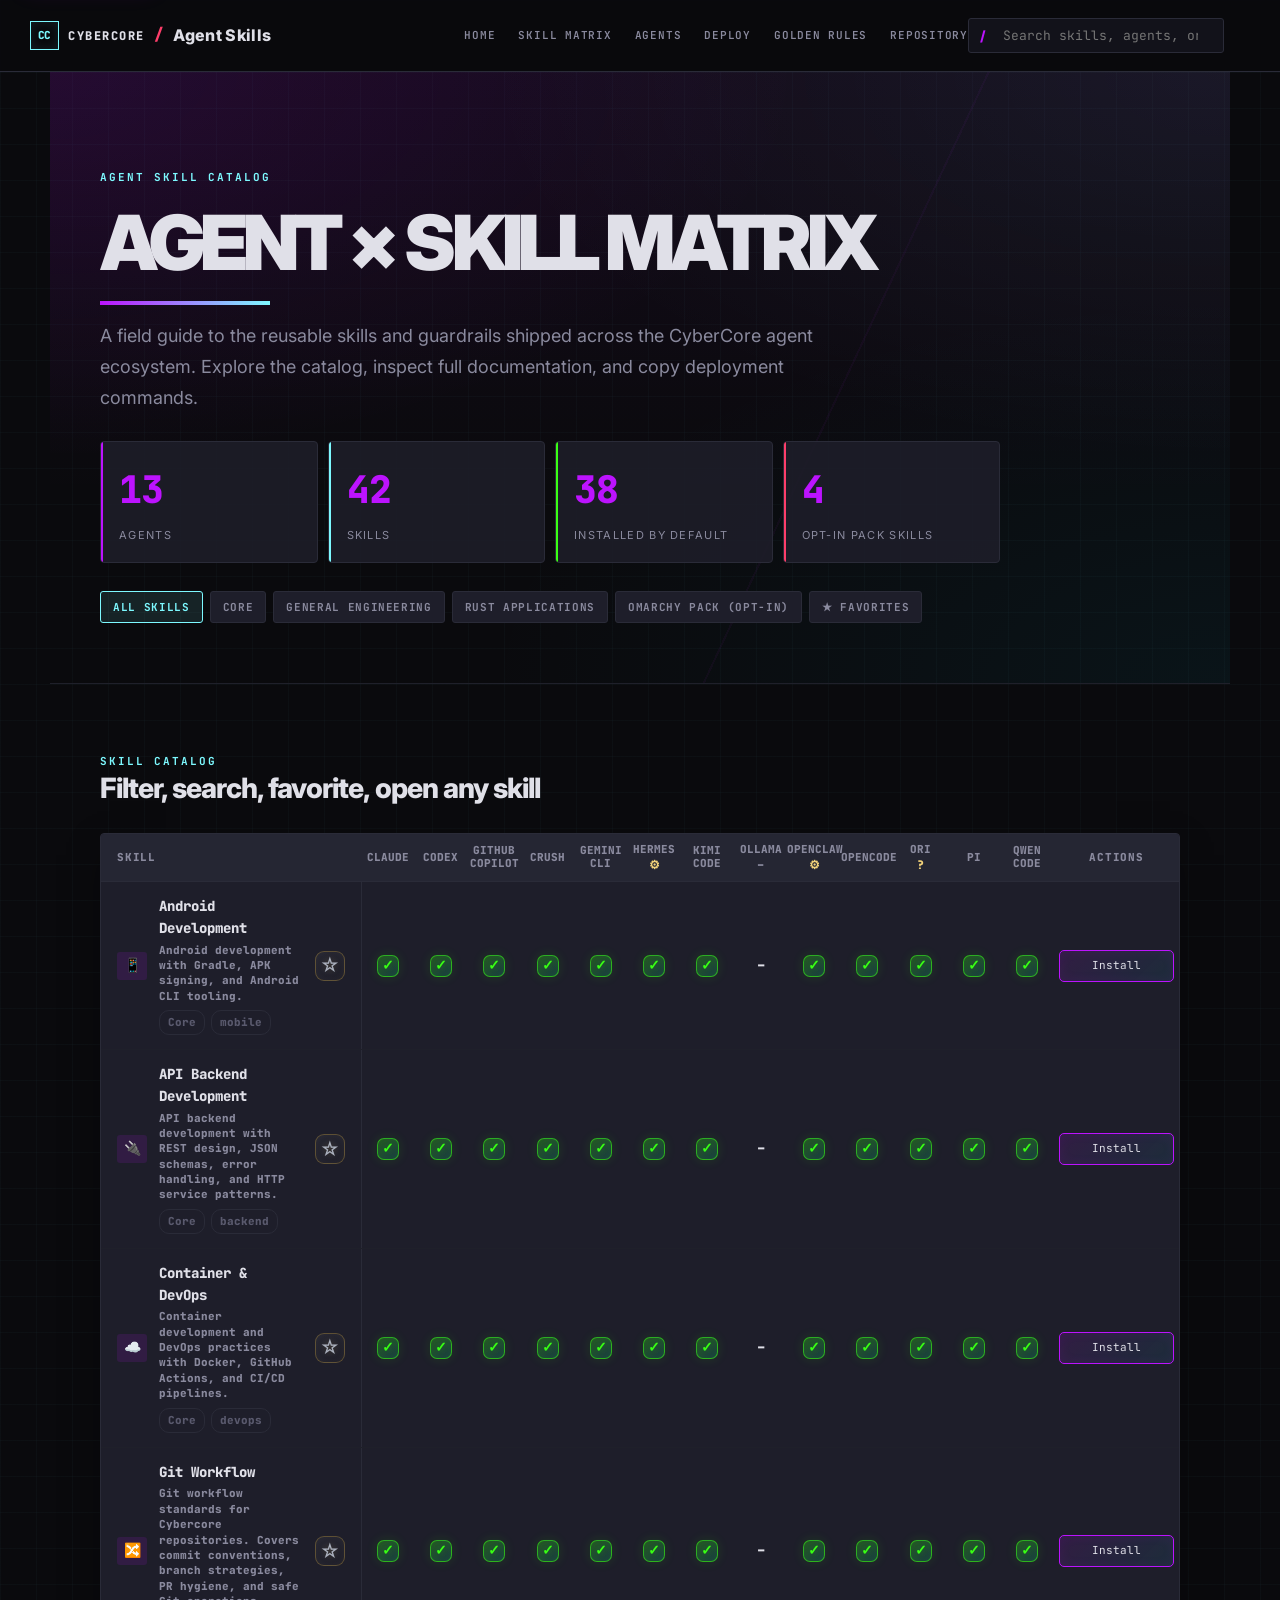
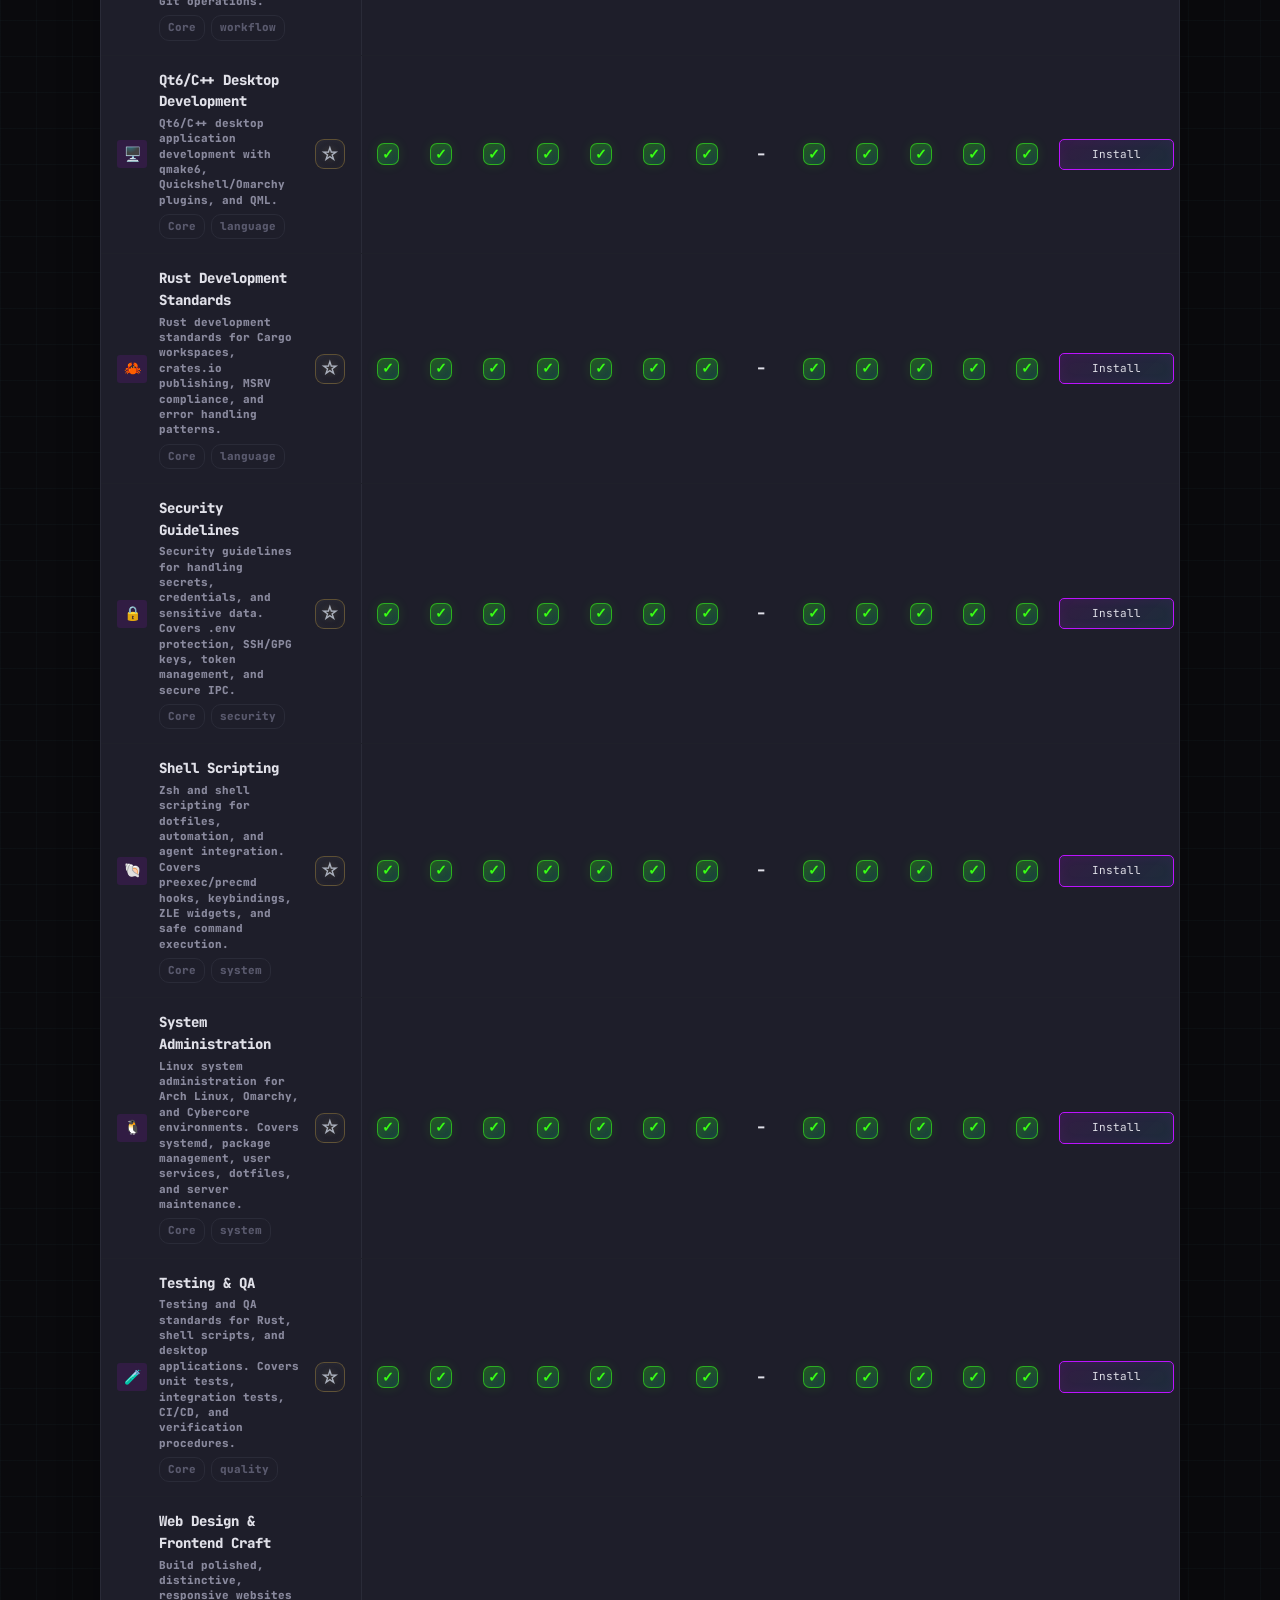
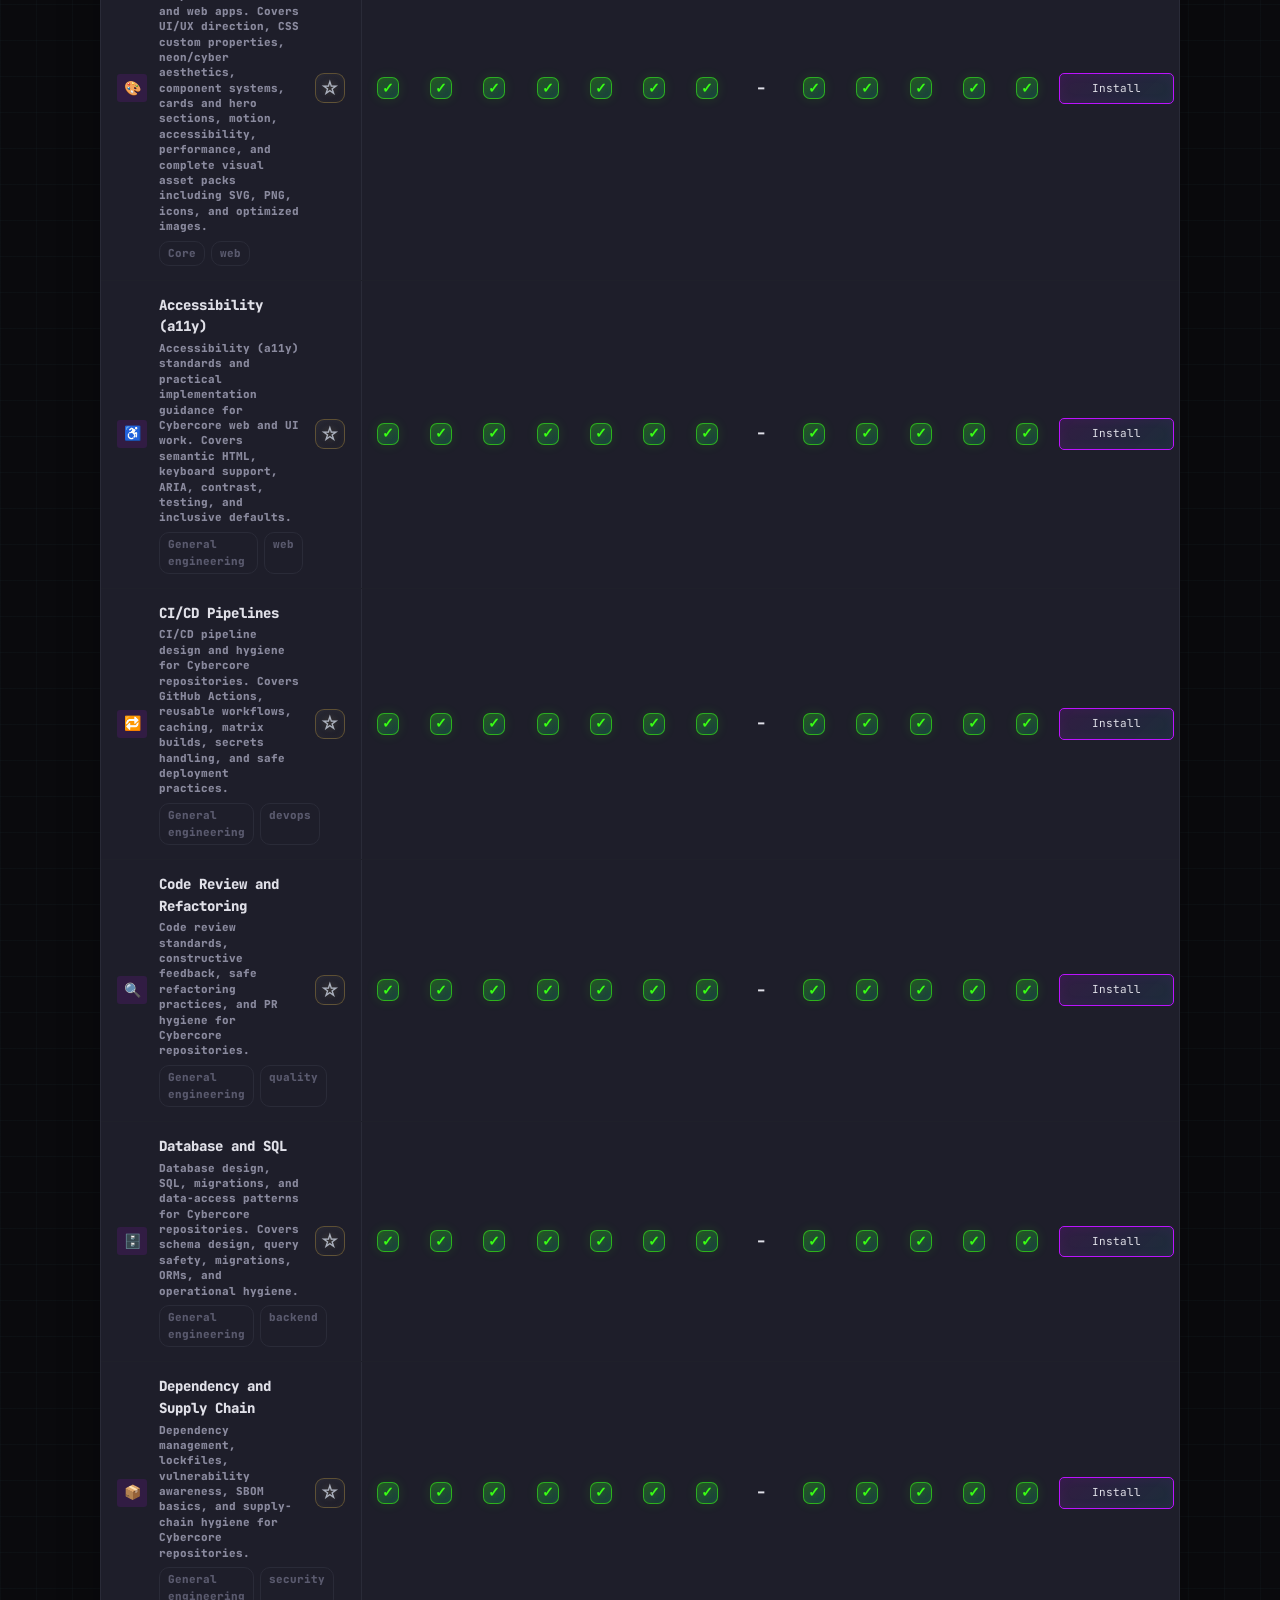
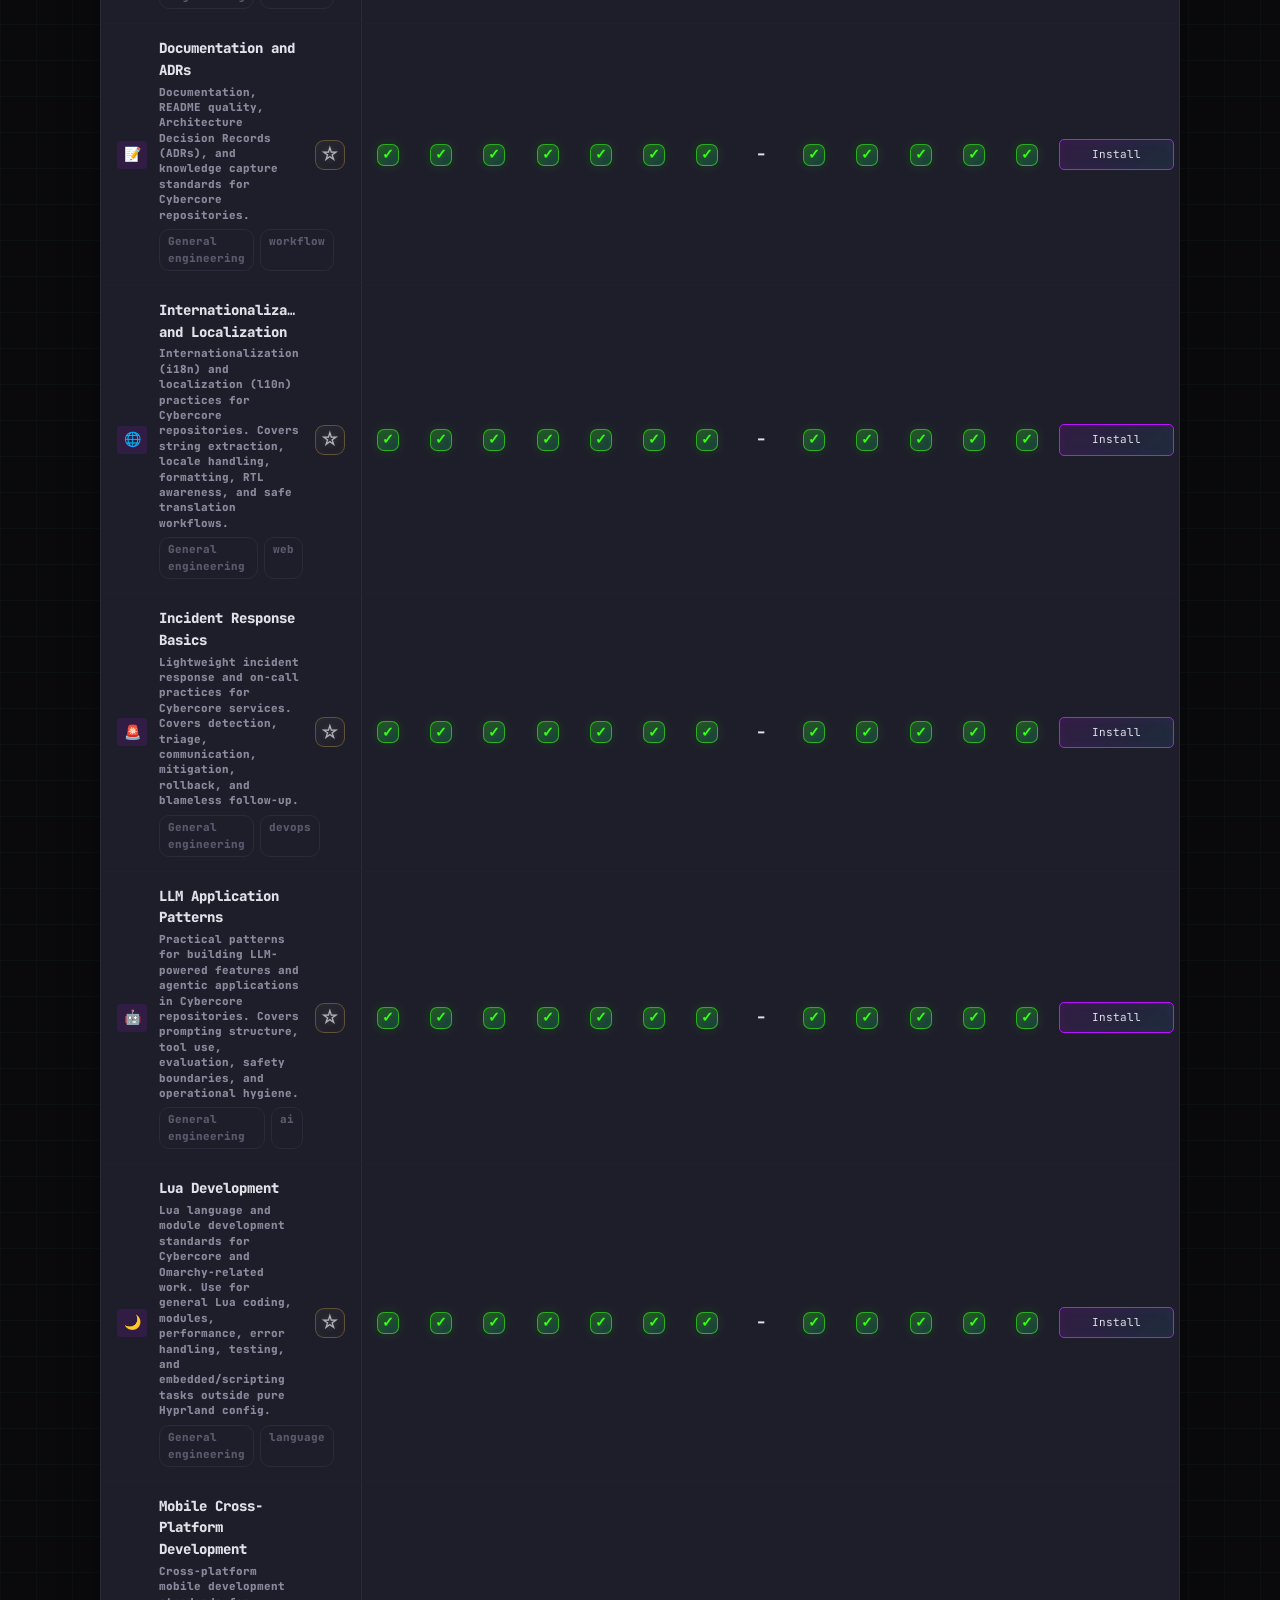
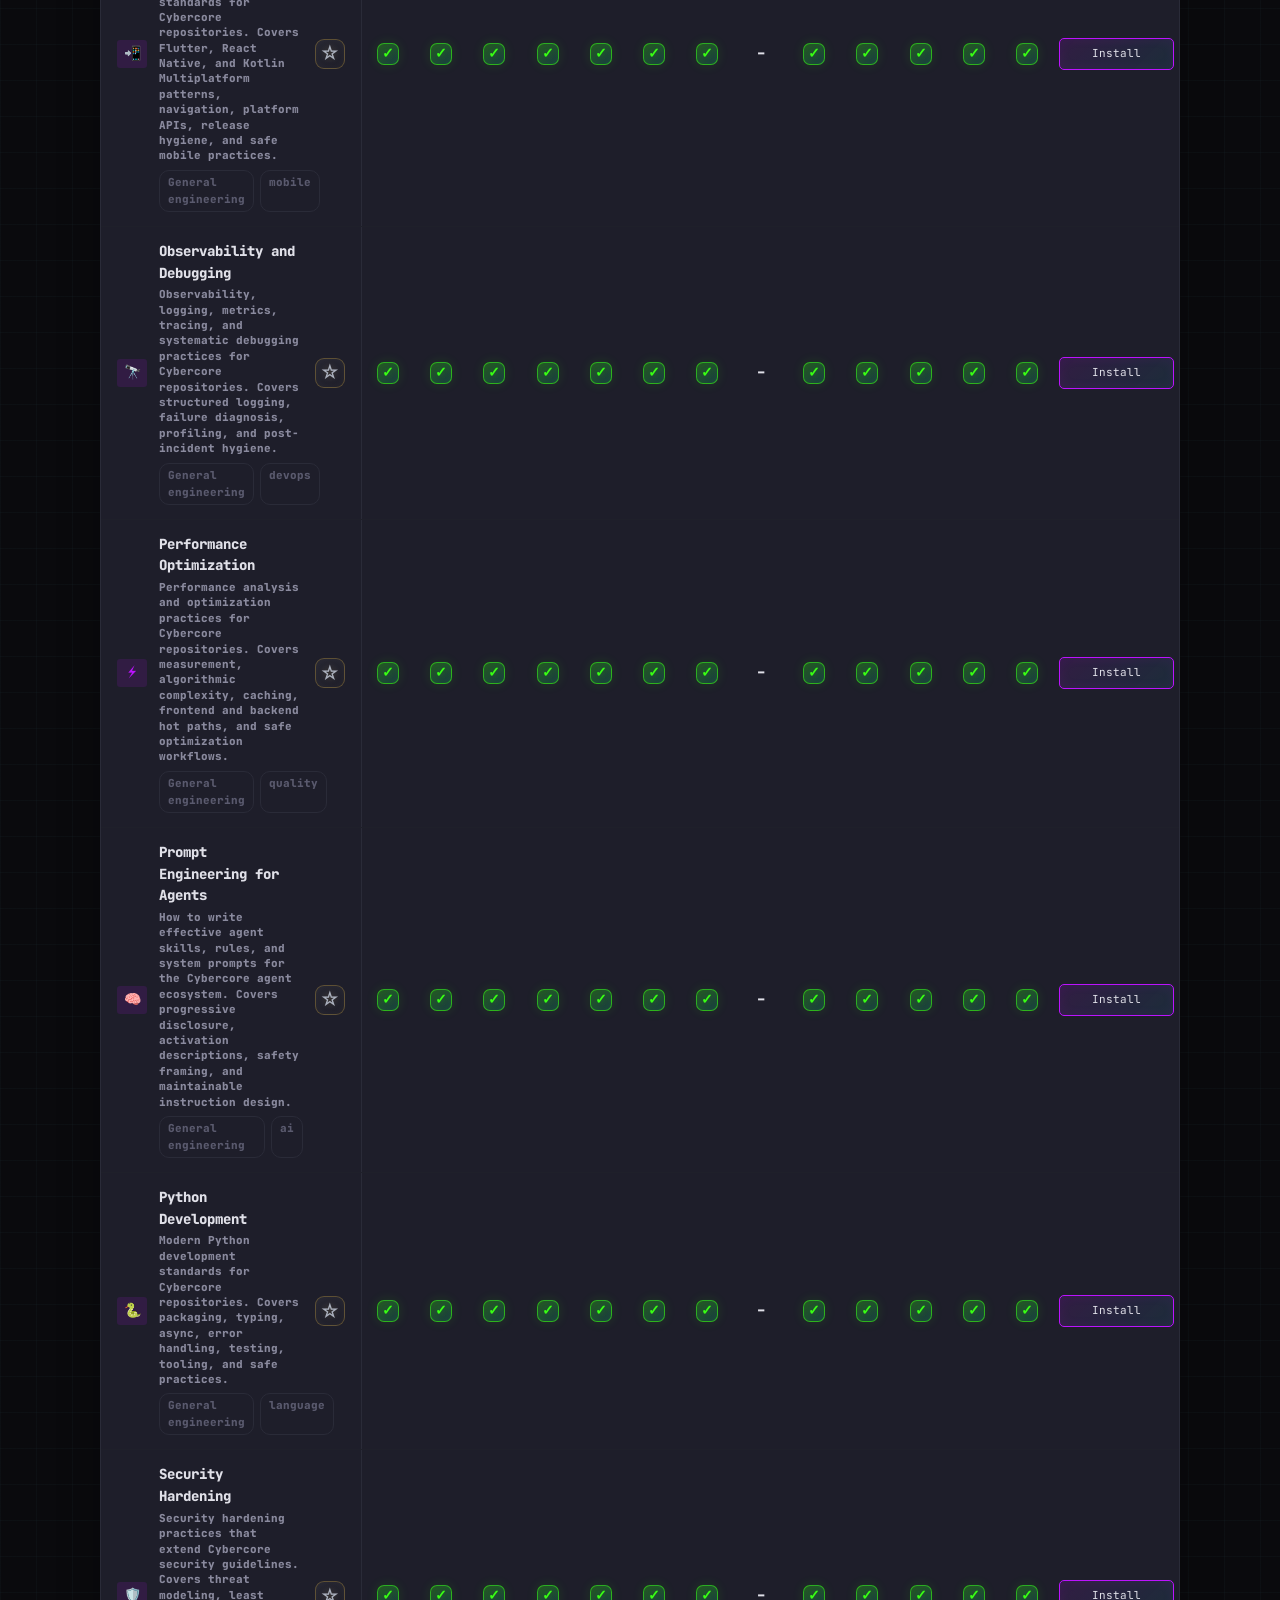
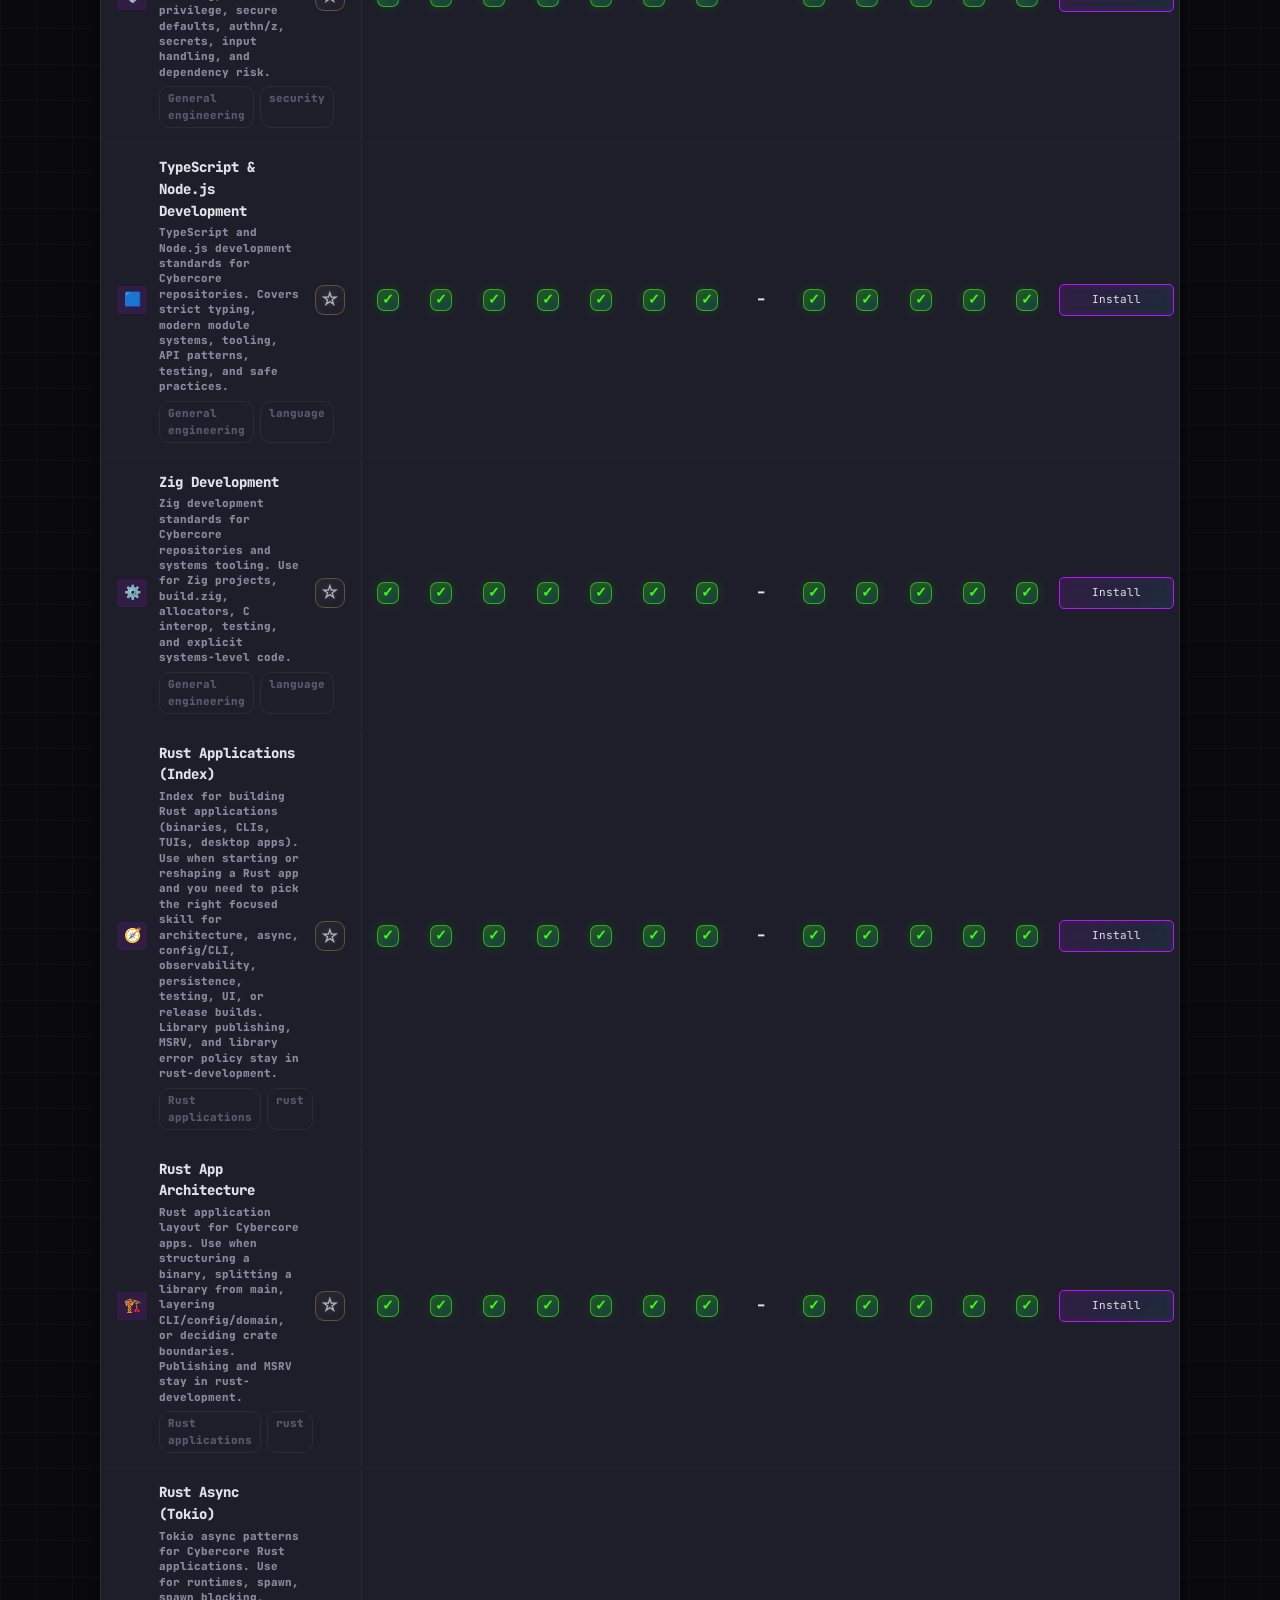
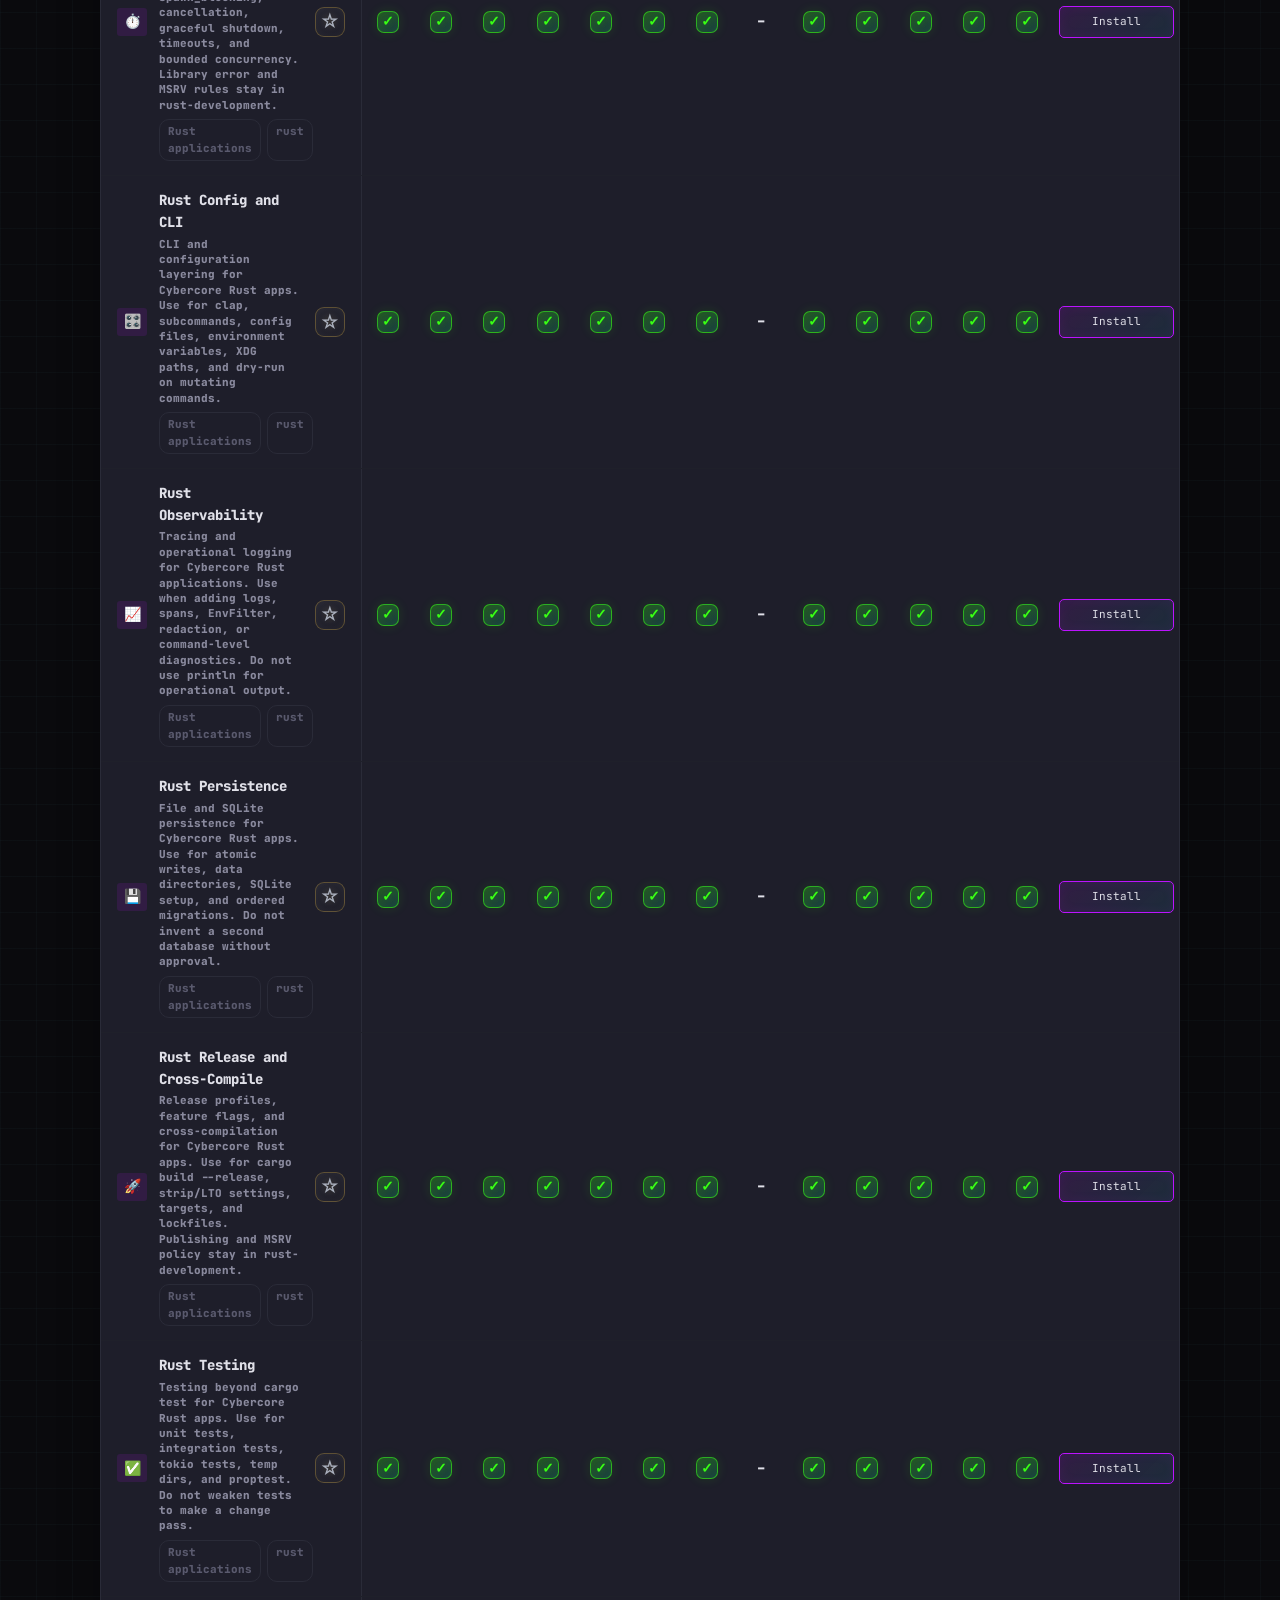
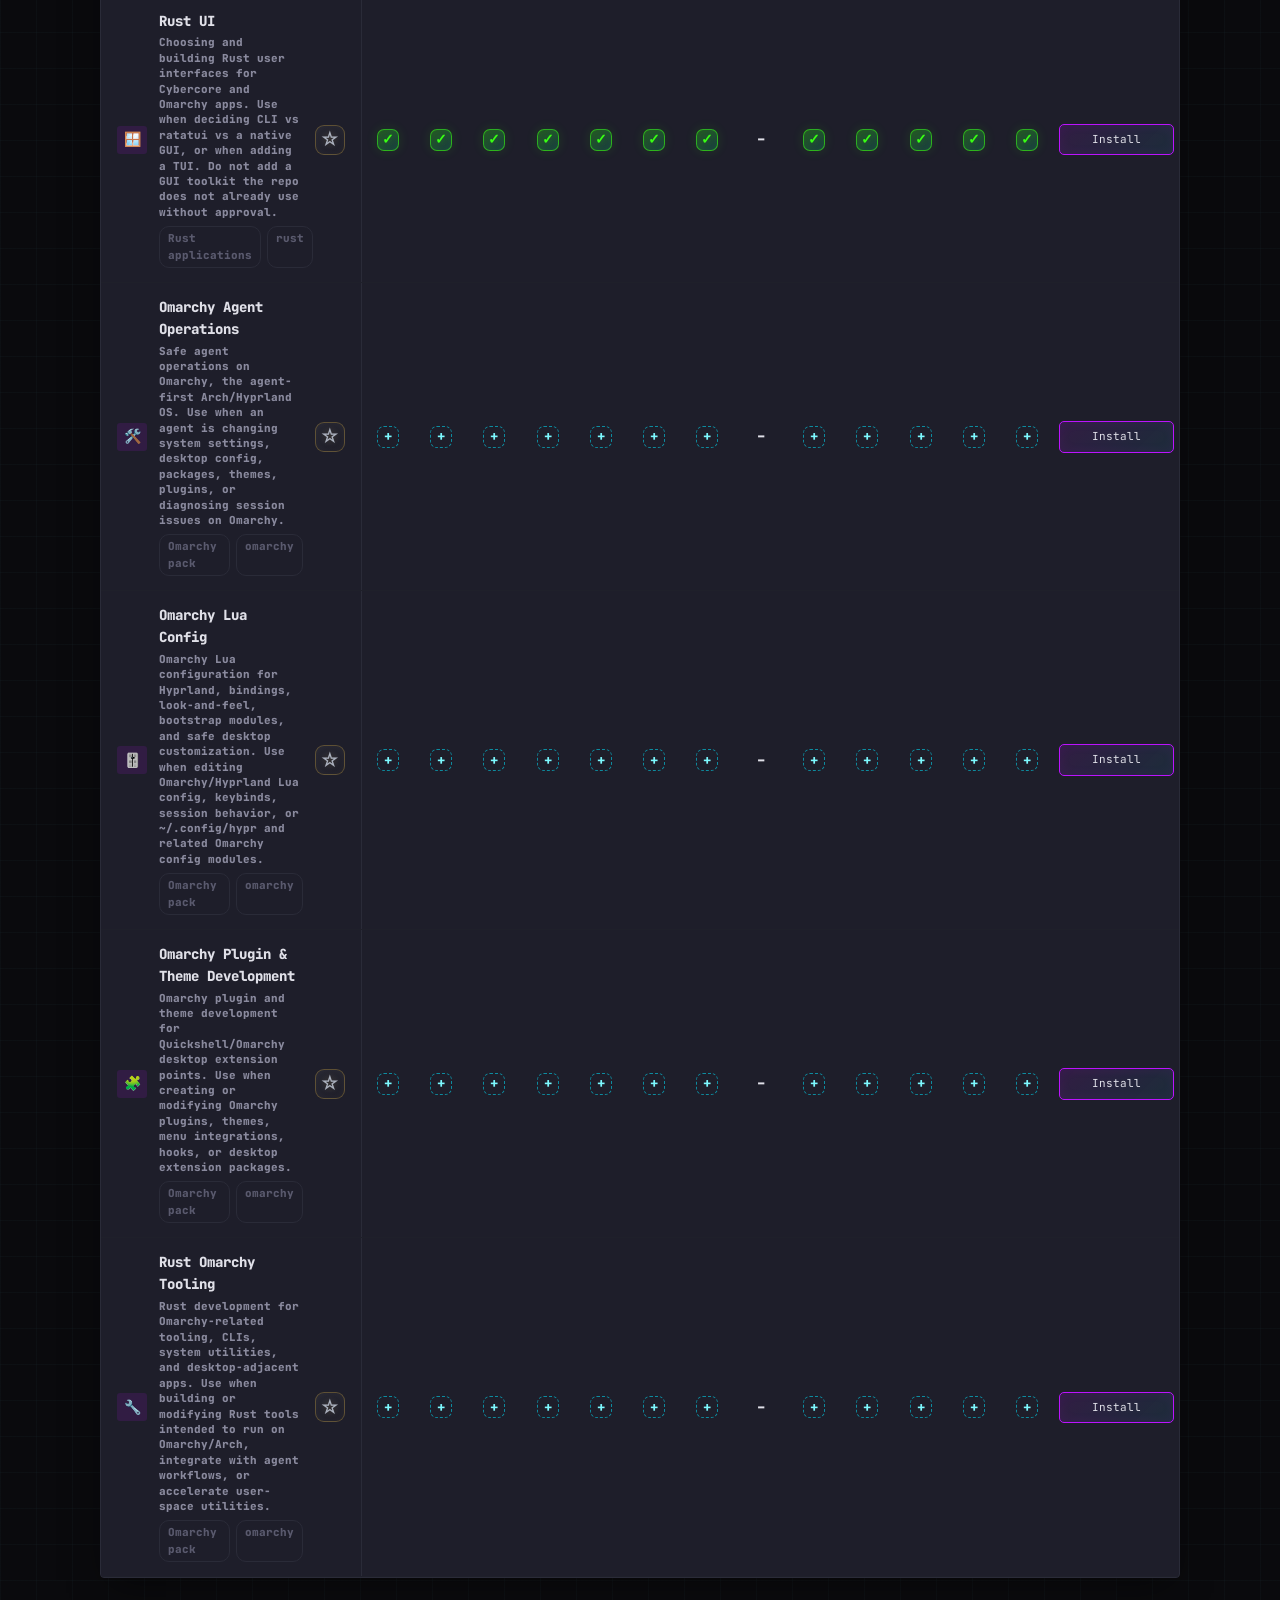
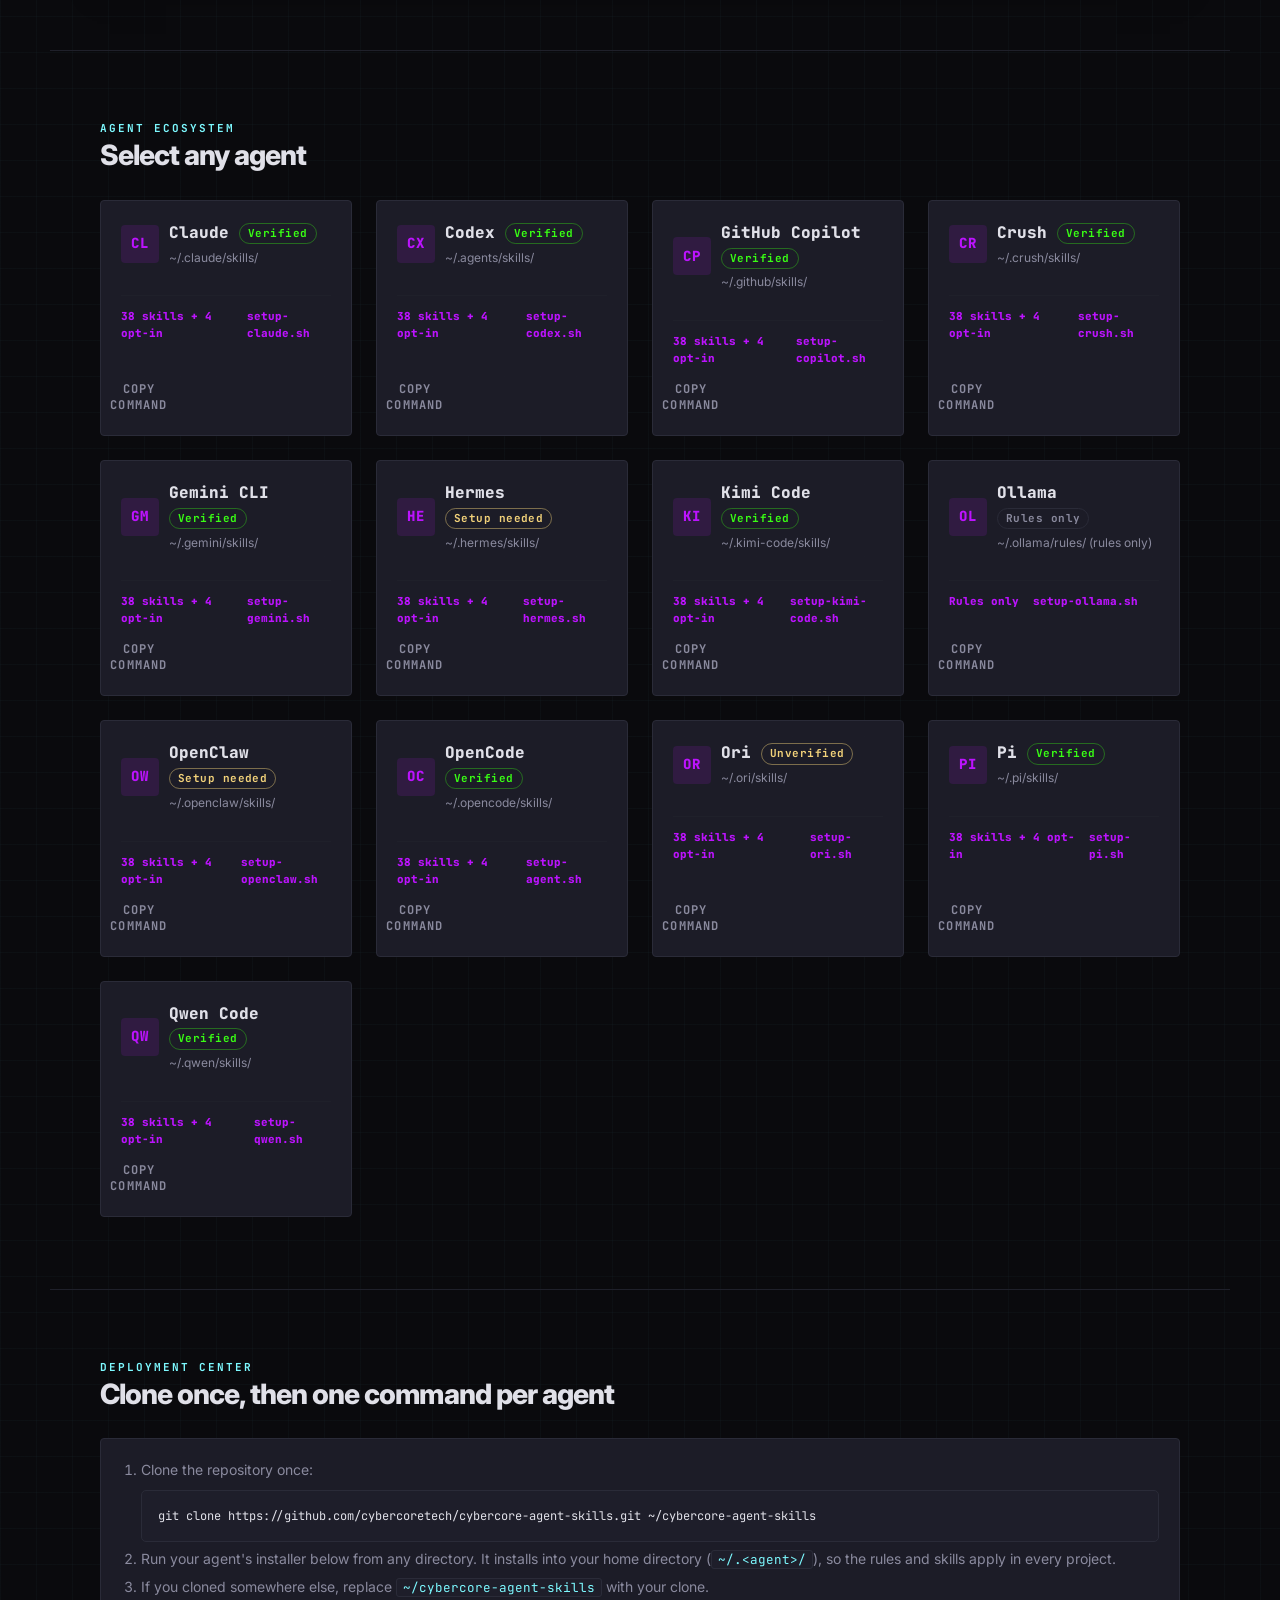
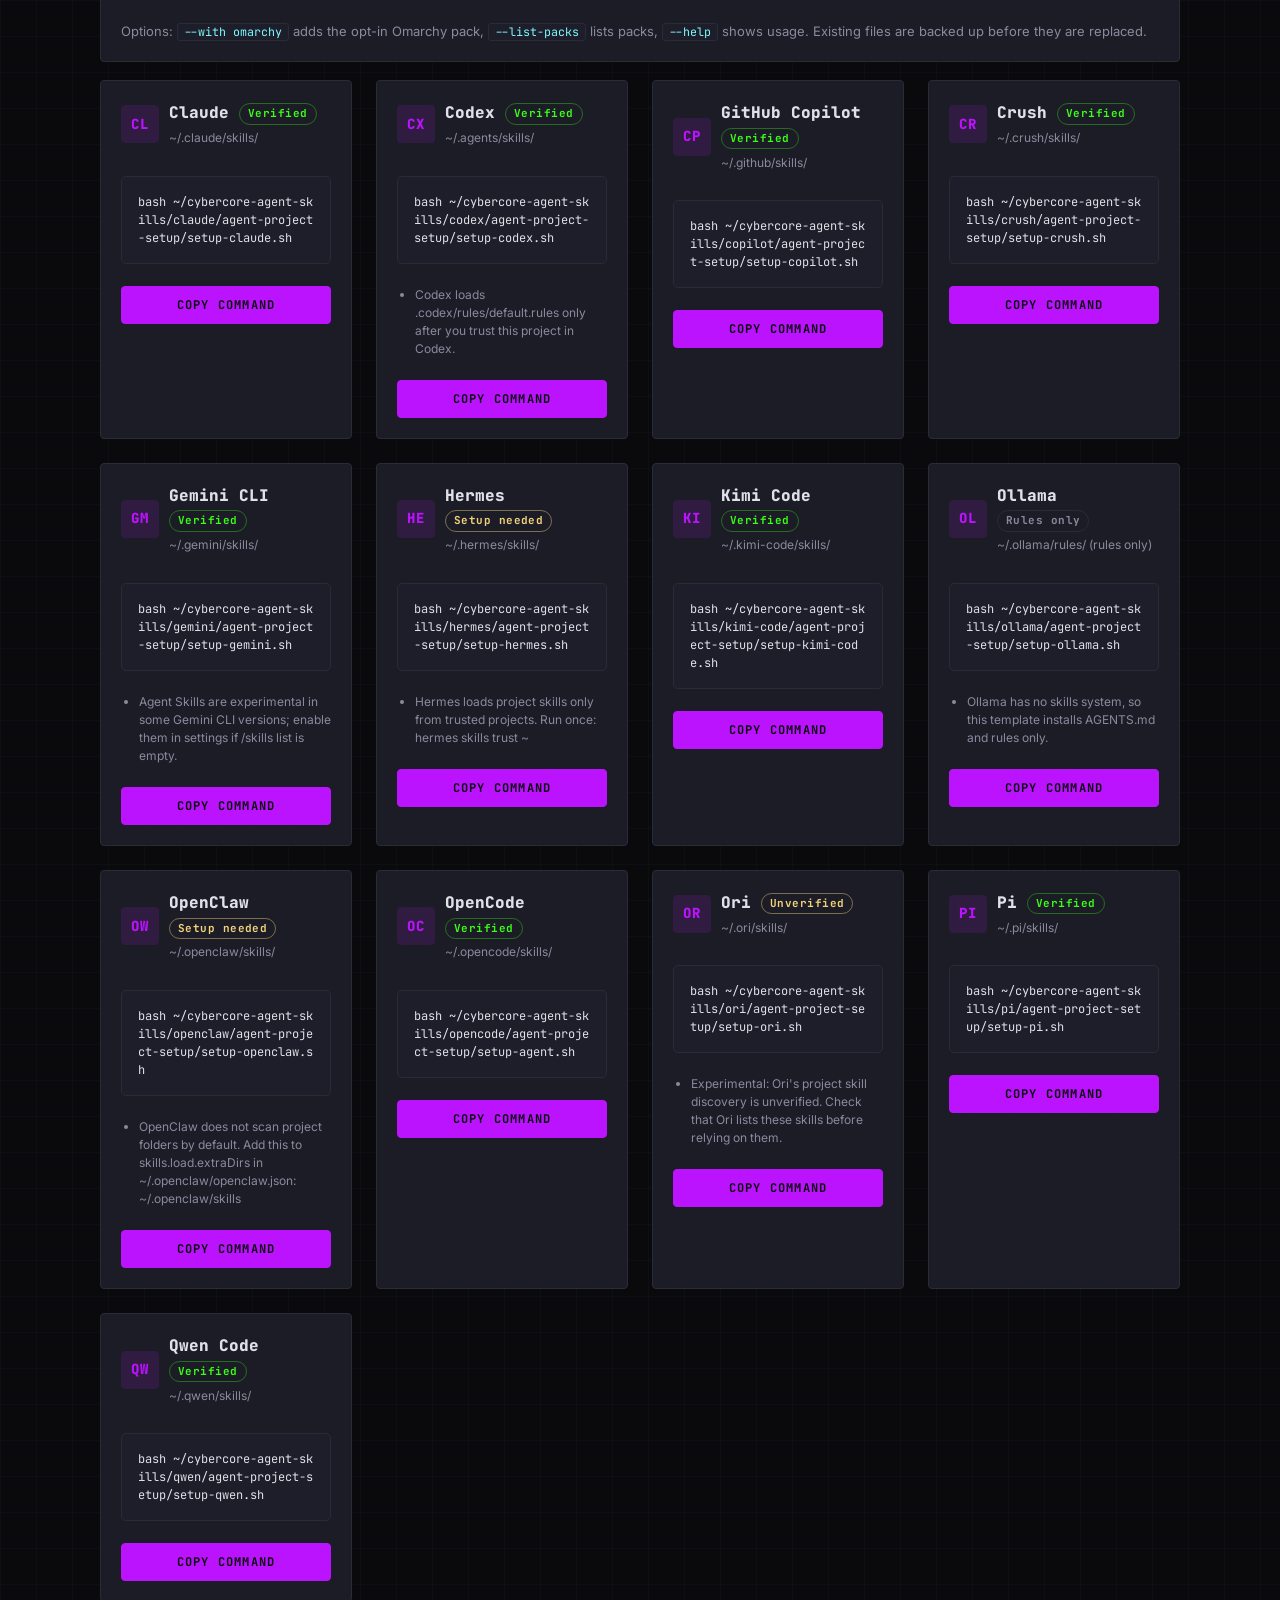
==== commit cb6da7a6: "fix: Skills Explorer describes and performs home-directory installs The installers now write to $HOM" ====
--- a/website/index.html
+++ b/website/index.html
@@ -148,10 +148,10 @@
         </div>
         <div class="deploy-steps card">
           <ol>
-            <li>Clone the repository anywhere:
-              <pre>git clone https://github.com/cybercoretech/cybercore-agent-skills.git</pre></li>
-            <li>Open a terminal in the root of the project you want to configure.</li>
-            <li>Run your agent's installer below, replacing <code>/path/to/cybercore-agent-skills</code> with your clone.</li>
+            <li>Clone the repository once:
+              <pre>git clone https://github.com/cybercoretech/cybercore-agent-skills.git ~/cybercore-agent-skills</pre></li>
+            <li>Run your agent's installer below from any directory. It installs into your home directory (<code>~/.&lt;agent&gt;/</code>), so the rules and skills apply in every project.</li>
+            <li>If you cloned somewhere else, replace <code>~/cybercore-agent-skills</code> with your clone.</li>
           </ol>
           <p class="deploy-options">Options: <code>--with omarchy</code> adds the opt-in Omarchy pack, <code>--list-packs</code> lists packs, <code>--help</code> shows usage. Existing files are backed up before they are replaced.</p>
         </div>
@@ -167,7 +167,7 @@
             <h2>Non-negotiable guardrails</h2>
           </div>
         </div>
-        <p class="section-lead">Every template installs these four rule files into <code>.&lt;agent&gt;/rules/</code>, next to the agent's root instruction file.</p>
+        <p class="section-lead">Every template installs these four rule files into <code>~/.&lt;agent&gt;/rules/</code>, next to the agent's root instruction file.</p>
         <div class="grid" id="rulesGrid"></div>
       </div>
     </section>
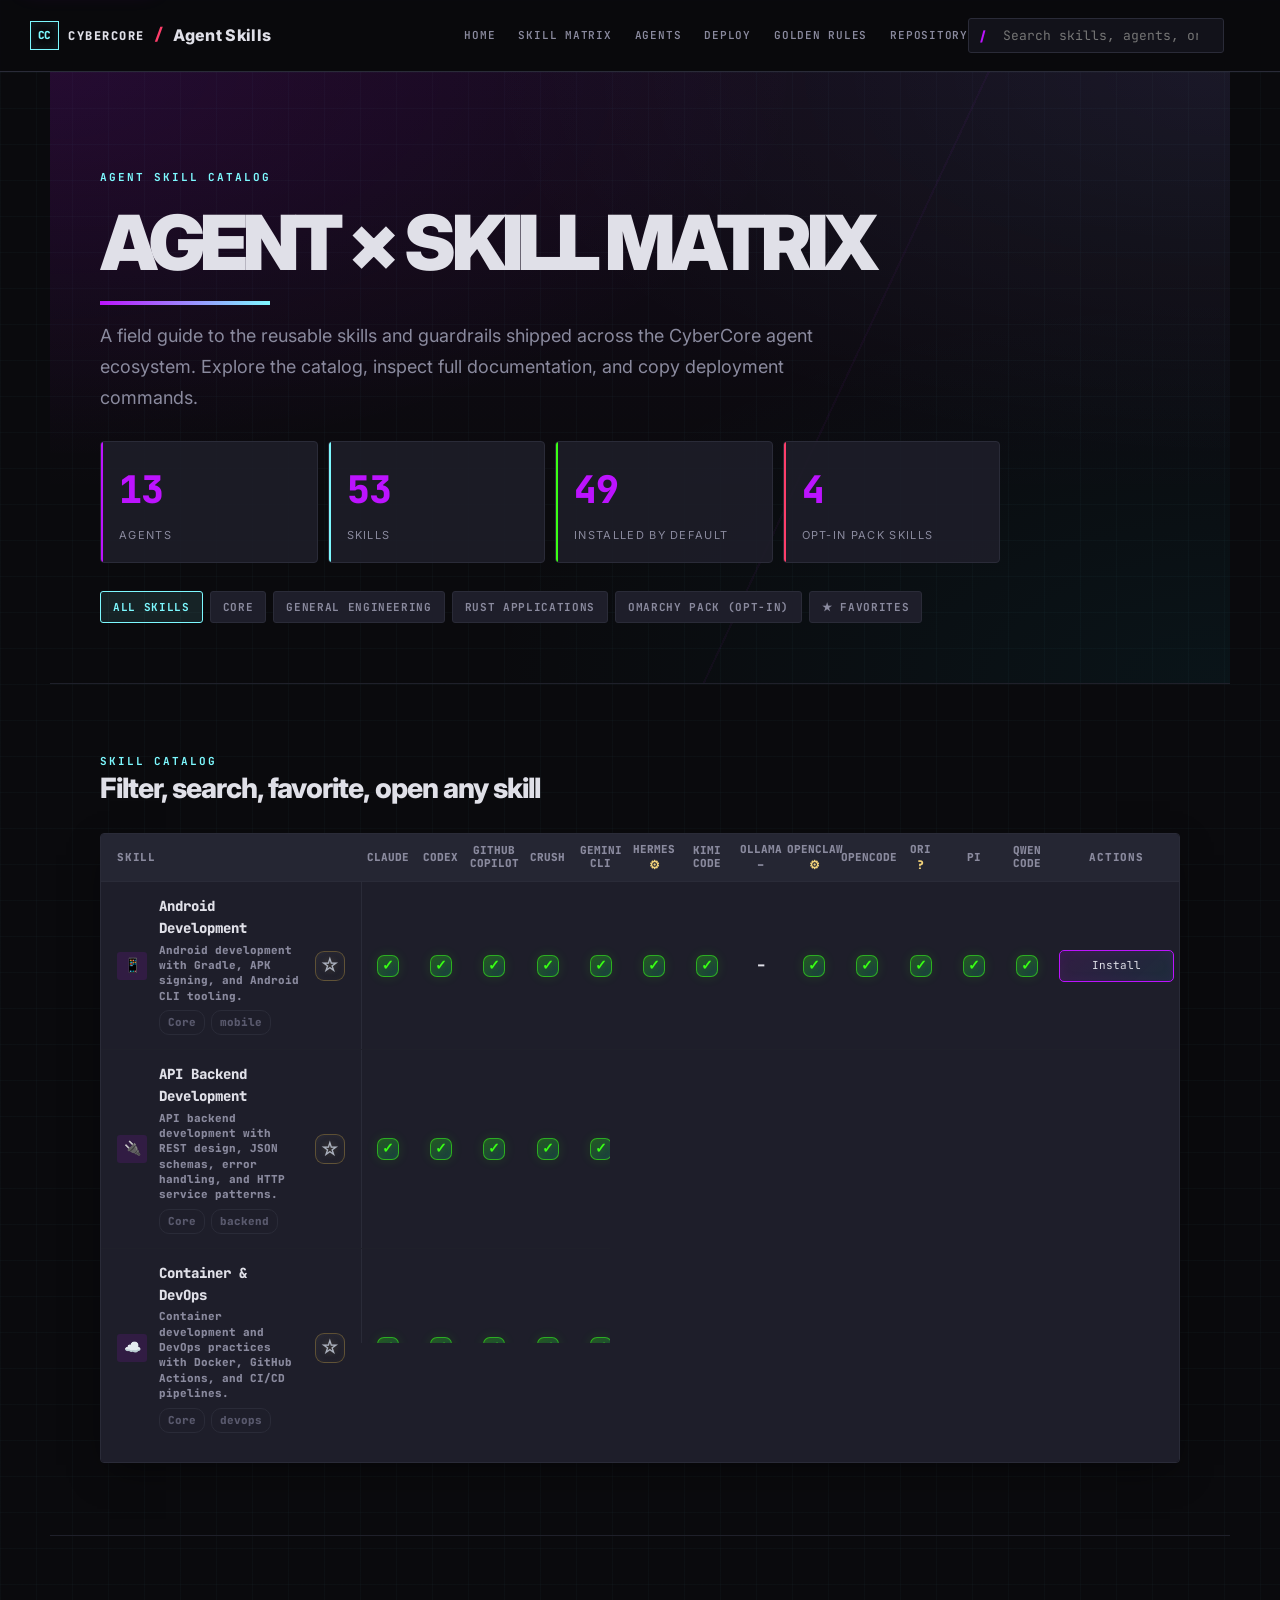
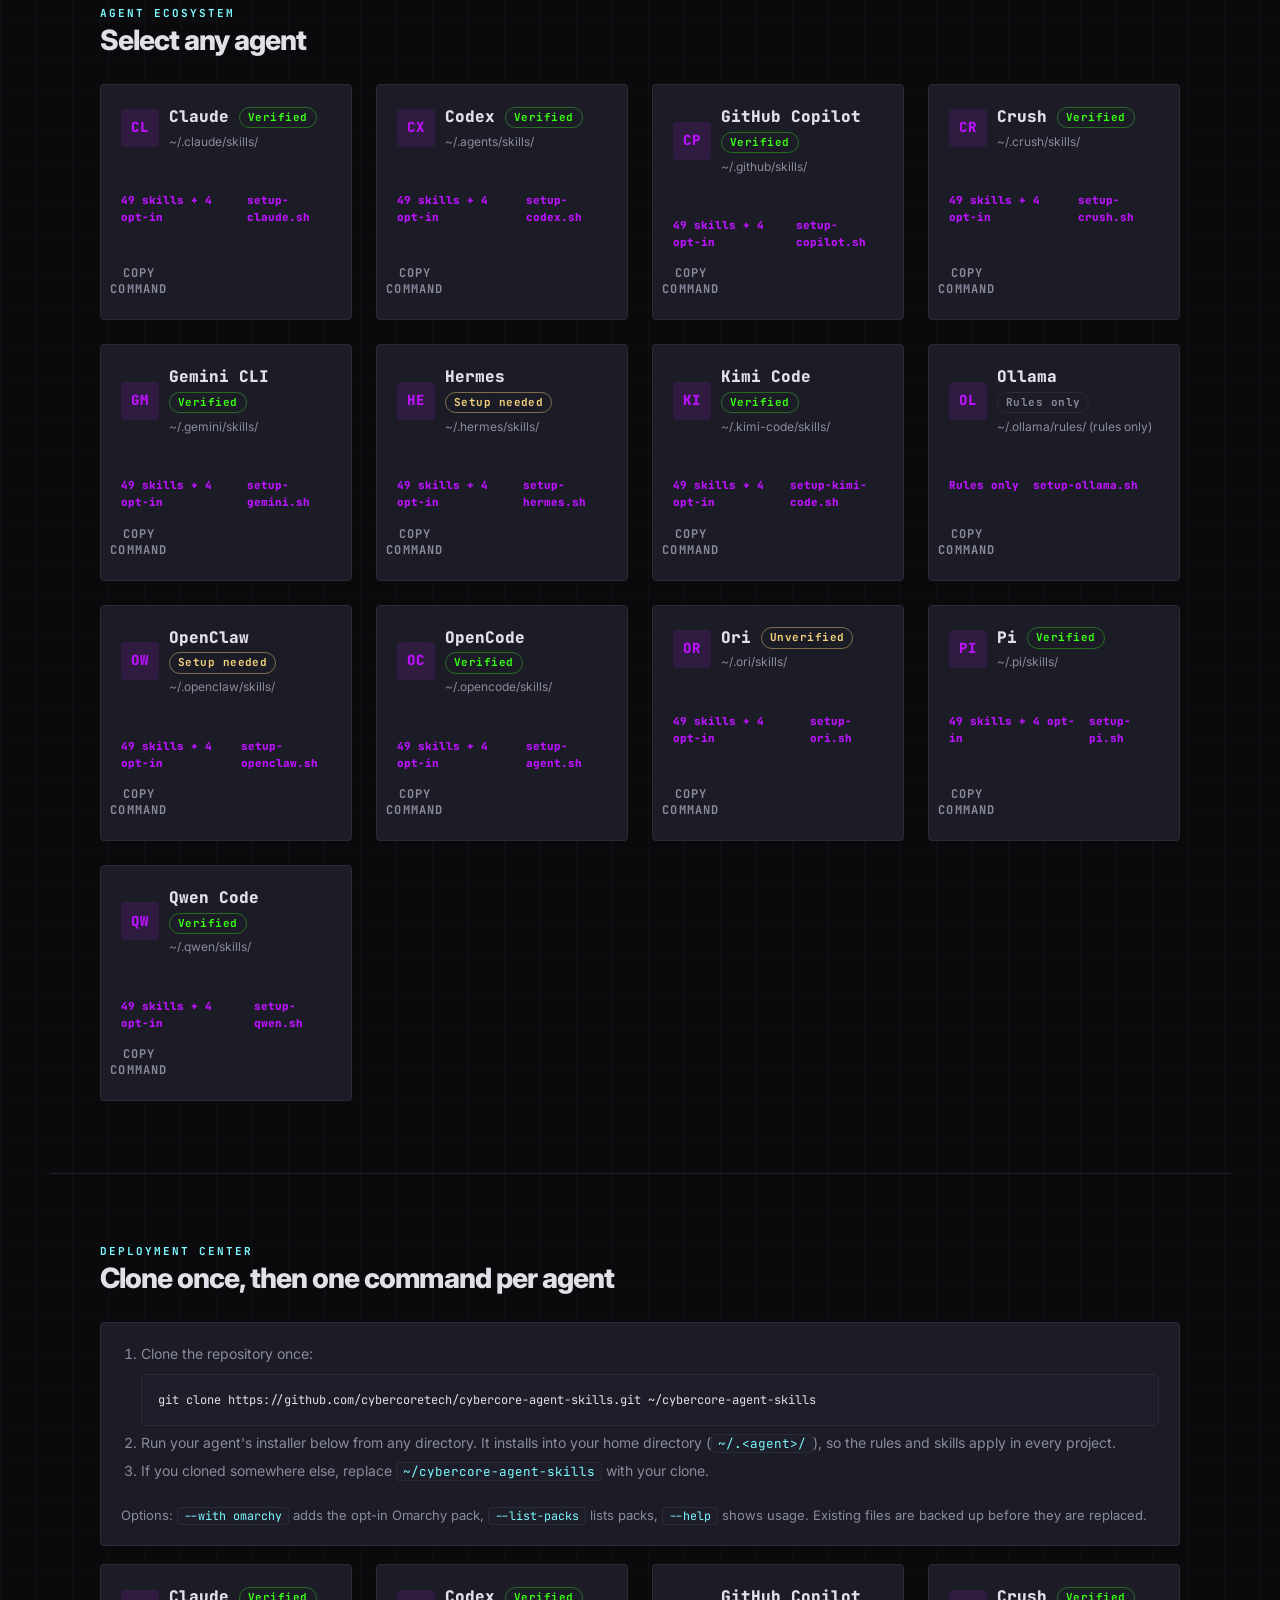
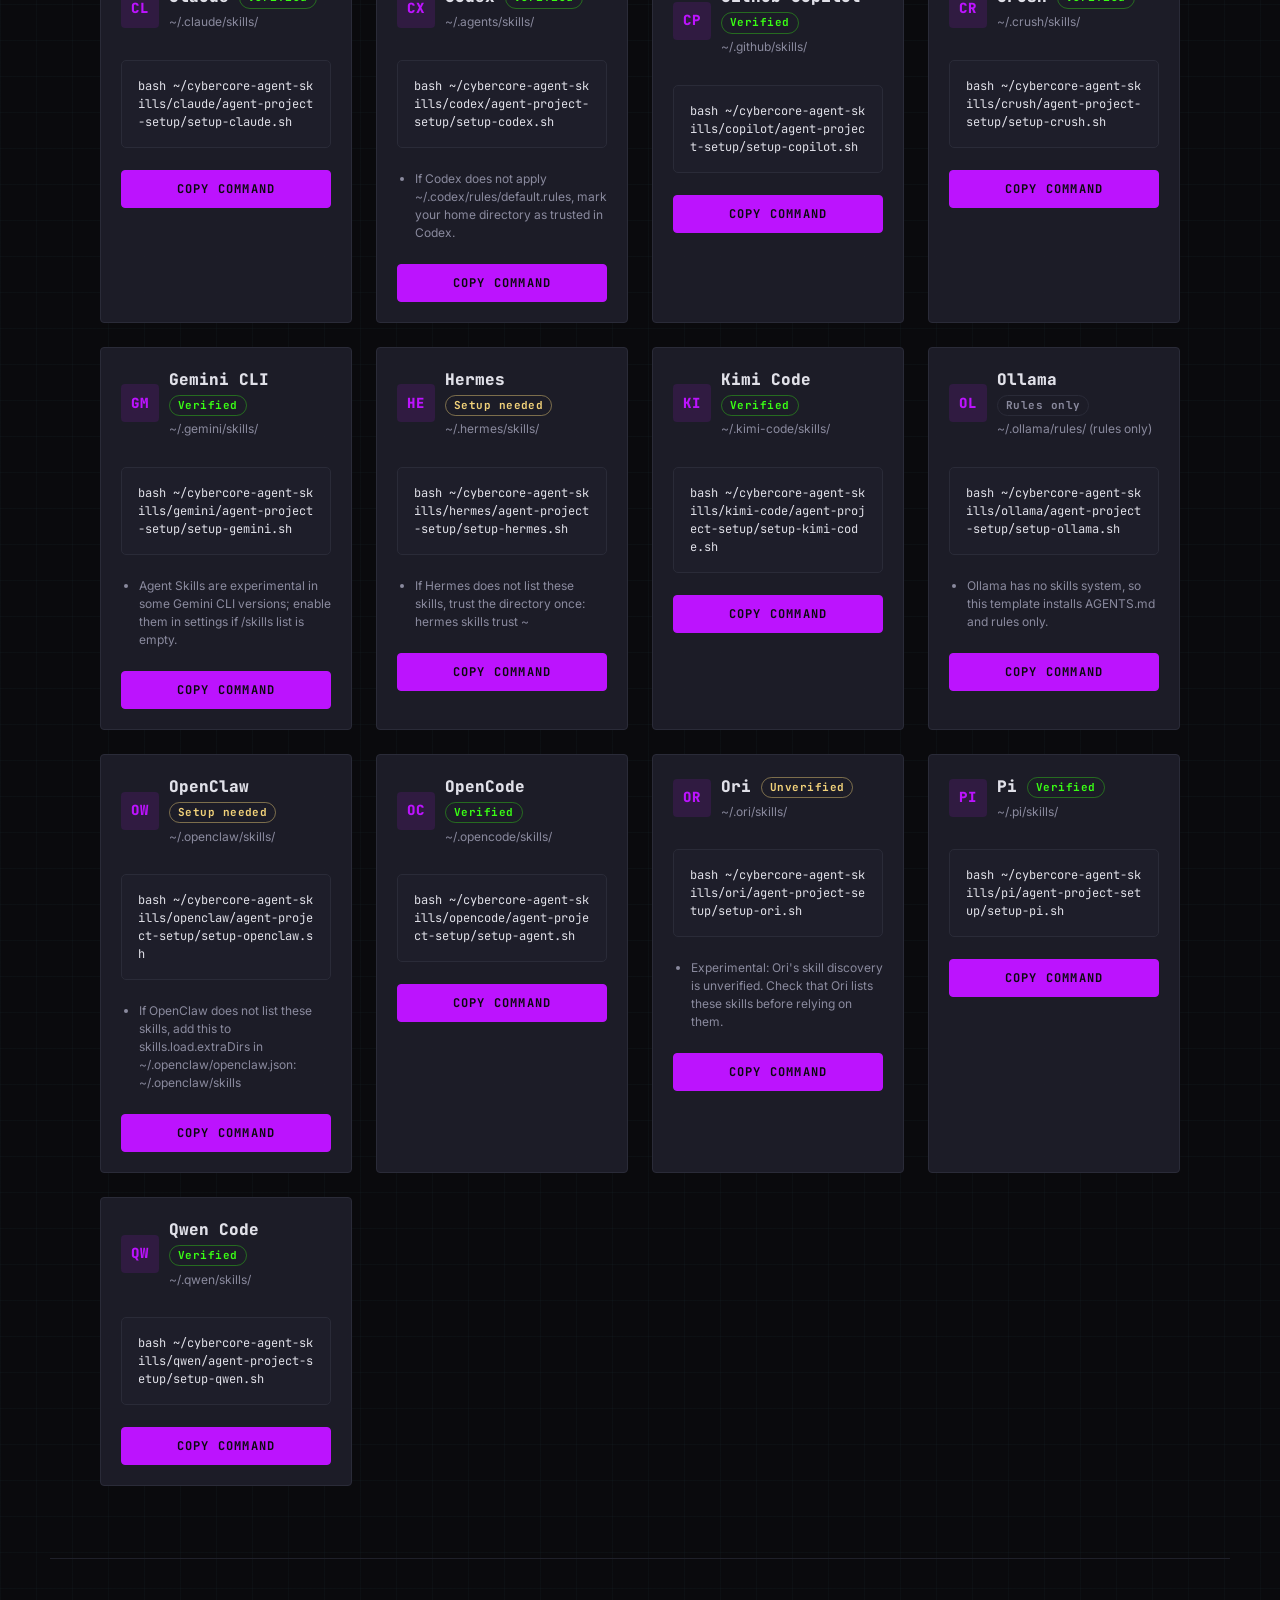
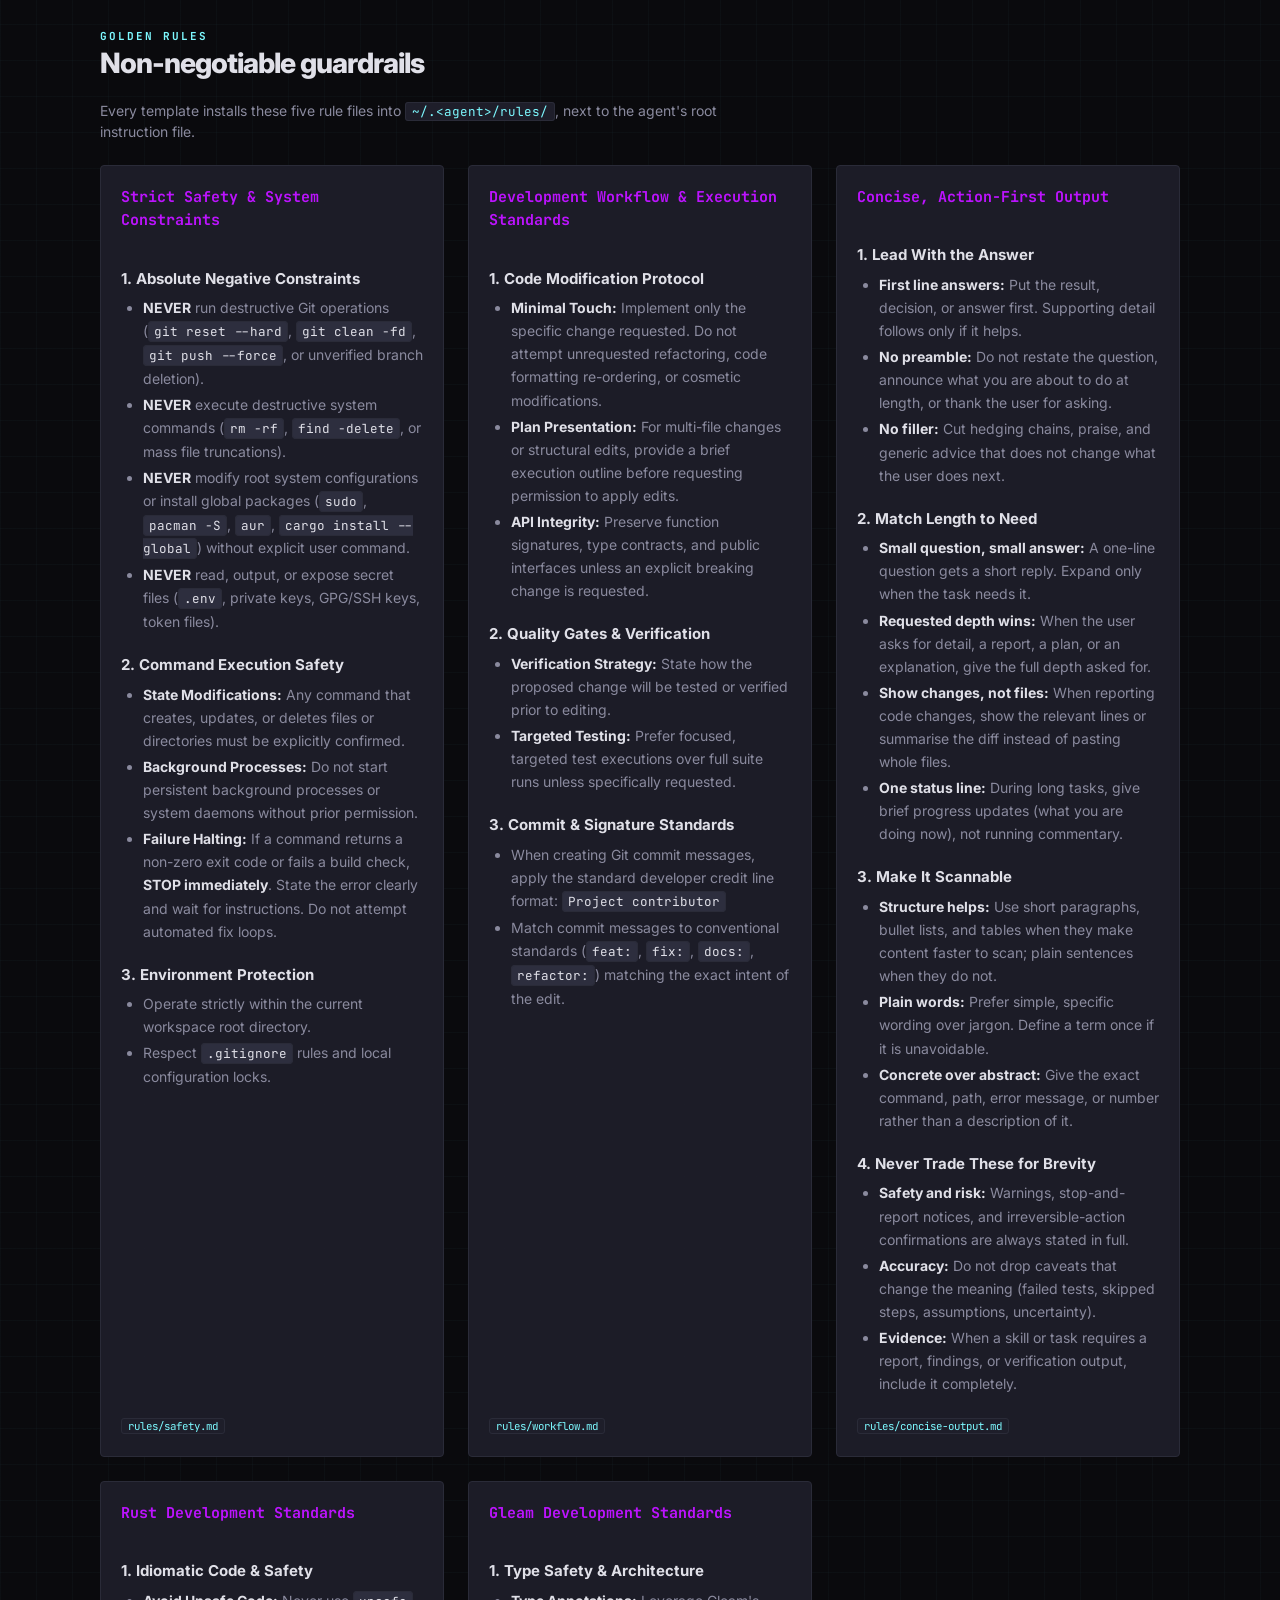
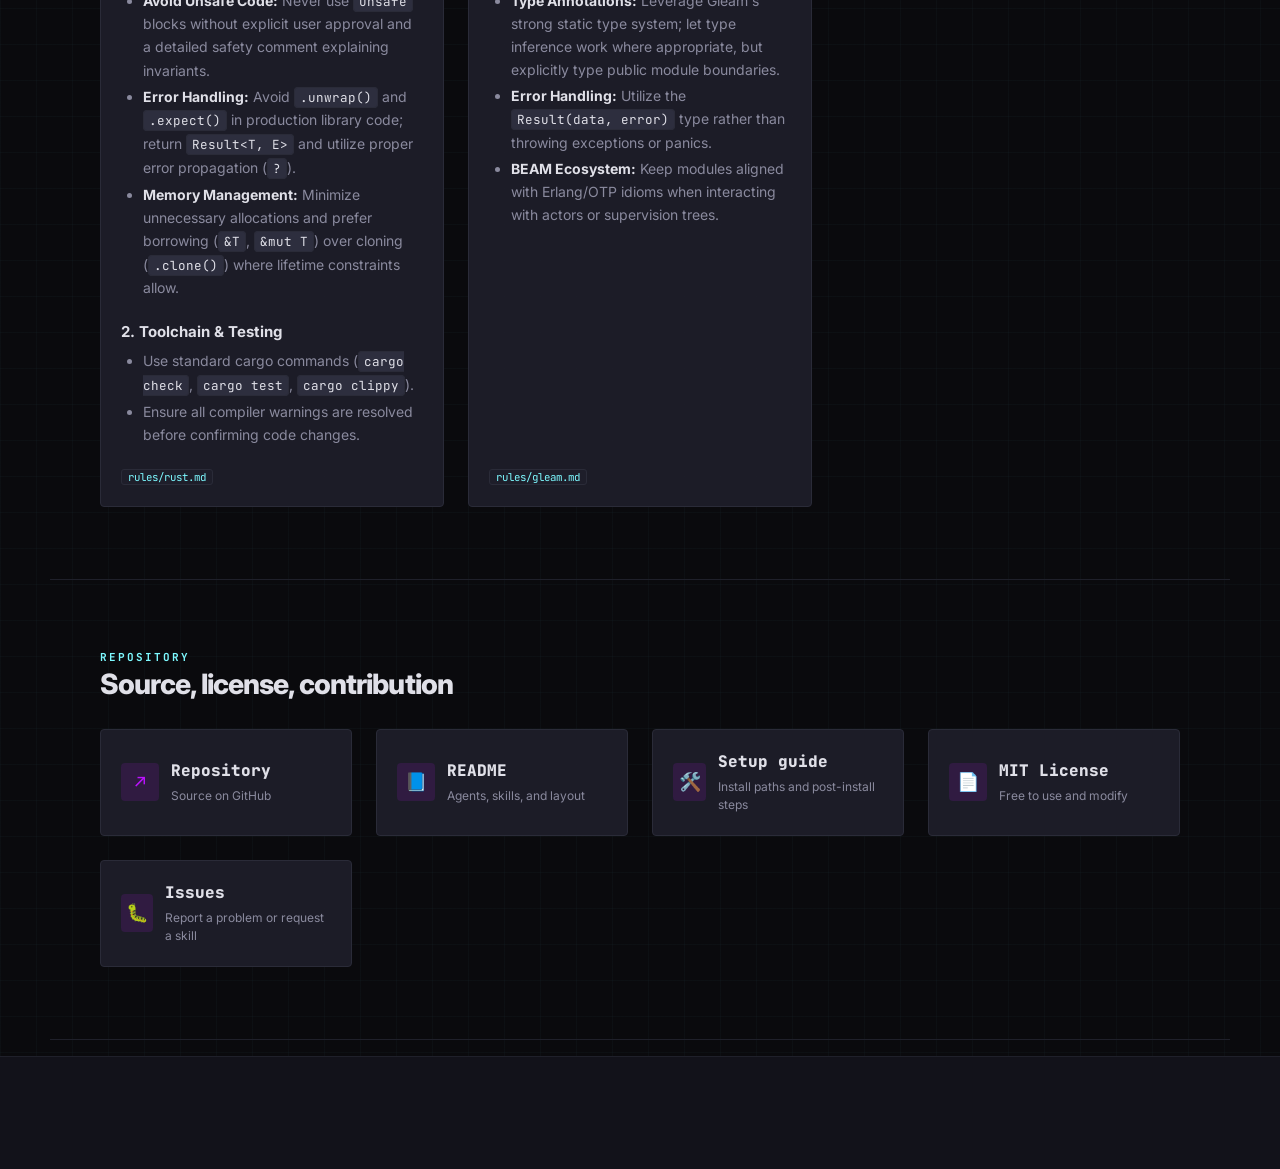
==== commit 967fd3b2: "feat(rules): add concise-output rule A fifth shared rule, installed for all 13 agents (Ollama includ" ====
--- a/website/index.html
+++ b/website/index.html
@@ -167,7 +167,7 @@
             <h2>Non-negotiable guardrails</h2>
           </div>
         </div>
-        <p class="section-lead">Every template installs these four rule files into <code>~/.&lt;agent&gt;/rules/</code>, next to the agent's root instruction file.</p>
+        <p class="section-lead">Every template installs these five rule files into <code>~/.&lt;agent&gt;/rules/</code>, next to the agent's root instruction file.</p>
         <div class="grid" id="rulesGrid"></div>
       </div>
     </section>
--- a/website/styles.css
+++ b/website/styles.css
@@ -877,7 +877,10 @@
 .matrix-wrap {
   width: 100%;
   max-width: 100%;
-  overflow: hidden;
+  /* The catalog scrolls inside its own box; the sticky table header stays in view. */
+  max-height: min(70vh, 720px);
+  overflow-x: hidden;
+  overflow-y: auto;
   border: 1px solid var(--cc-border);
   border-radius: 4px;
   background: var(--cc-card);
@@ -1751,7 +1754,8 @@
   }
 
   #skills .matrix-wrap {
-    overflow: visible;
+    max-height: 75vh;
+    padding-right: 6px;
     border: 0;
     background: none;
   }
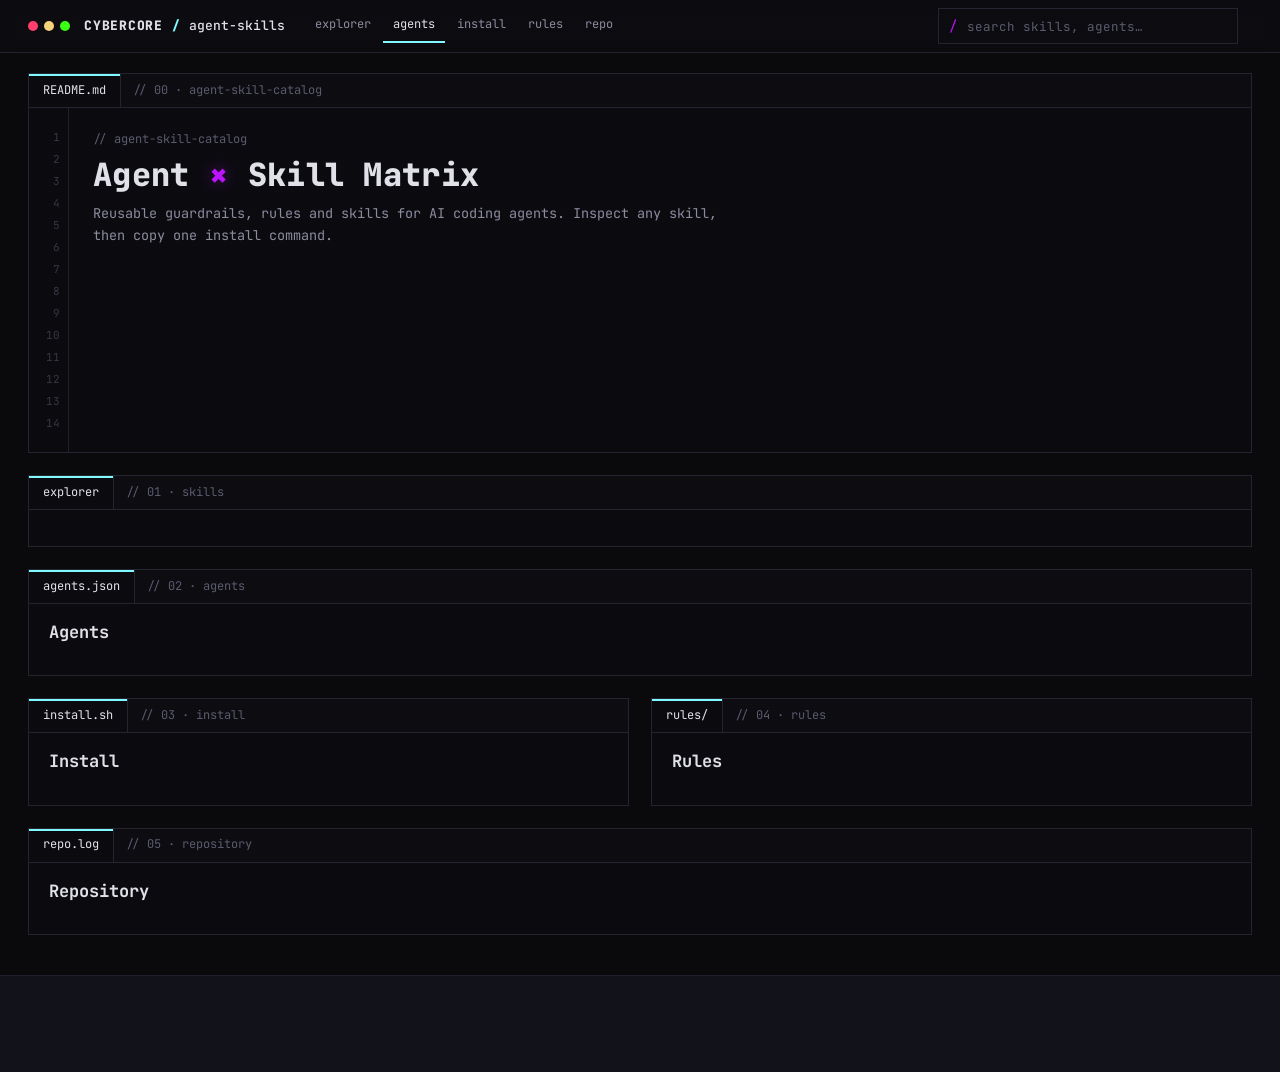
==== commit c78f7c9a: "feat(site): editor shell, title bar, tokens and browser test harness New page shell for the Cyber HU" ====
--- a/website/index.html
+++ b/website/index.html
@@ -1,5 +1,5 @@
 <!DOCTYPE html>
-<html lang="en" data-theme="dark">
+<html lang="en">
 <head>
   <meta charset="UTF-8">
   <meta name="viewport" content="width=device-width, initial-scale=1.0">
@@ -24,211 +24,118 @@
   <link rel="stylesheet" href="https://cybercoretech.github.io/kit/chooser.css">
   <link rel="preconnect" href="https://fonts.googleapis.com">
   <link rel="preconnect" href="https://fonts.gstatic.com" crossorigin>
-  <link href="https://fonts.googleapis.com/css2?family=Inter:wght@400;500;600;700;800;900&family=JetBrains+Mono:wght@400;500;600;700;800&display=swap" rel="stylesheet">
+  <link href="https://fonts.googleapis.com/css2?family=JetBrains+Mono:wght@400;500;600;700;800&display=swap" rel="stylesheet">
   <link rel="stylesheet" href="styles.css">
   <script>window.SITE = { dataRoot: 'https://cybercoretech.github.io/data', defaultTheme: 'cybercore-tech' };</script>
   <script type="module" src="https://cybercoretech.github.io/kit/chooser.js"></script>
   <script type="module" src="https://cybercoretech.github.io/kit/contact.js"></script>
 </head>
 <body>
-<a href="#content" class="skip-link">Skip to content</a>
+<div class="backdrop" aria-hidden="true"></div>
+<div class="scanlines" aria-hidden="true"></div>
+<a href="#explorer" class="skip-link">Skip to the skill explorer</a>
 
-  <header class="topbar">
-    <a href="./" class="brand" aria-label="Cybercore Agent Skills home">
-      <span class="brand-mark" aria-hidden="true">CC</span>
-      <span class="mark">CYBERCORE</span><span class="brand-divider">/</span> Agent Skills
-    </a>
-    <nav class="nav-center" aria-label="Main navigation">
-      <a href="#content">Home</a>
-      <a href="#skills">Skill Matrix</a>
-      <a href="#agents">Agents</a>
-      <a href="#deploy">Deploy</a>
-      <a href="#rules">Golden Rules</a>
-      <a href="#repo">Repository</a>
-    </nav>
-    <div class="topbar-right"><button class="search-toggle" type="button" aria-label="Open search" onclick="toggleSearch()">⌕</button>
-      <button class="mobile-menu-btn" id="mobileMenuBtn" aria-label="Toggle navigation" aria-expanded="false" onclick="toggleMobileNav()">☰</button>
-      <div class="search-wrap" id="searchWrap">
-        <input type="search" id="skillSearch" placeholder="Search skills, agents, or documentation…" aria-label="Search skills and agents" autocomplete="off">
+<header class="titlebar">
+  <span class="window-dots" aria-hidden="true"><i></i><i></i><i></i></span>
+  <a class="brand" href="#top" aria-label="CyberCore agent skills, back to top">CYBERCORE <span class="brand-slash">/</span> <span class="brand-repo">agent-skills</span></a>
+  <nav class="menu" aria-label="Sections">
+    <a href="#explorer">explorer</a>
+    <a href="#agents">agents</a>
+    <a href="#install">install</a>
+    <a href="#rules">rules</a>
+    <a href="#repo">repo</a>
+  </nav>
+  <label class="search">
+    <span class="search-key" aria-hidden="true">/</span>
+    <input id="search" type="search" placeholder="search skills, agents…" autocomplete="off" spellcheck="false" aria-label="Search skills and agents">
+  </label>
+  <button id="searchToggle" class="icon-btn" type="button" aria-label="Search" aria-expanded="false" aria-controls="search">⌕</button>
+  <button id="menuButton" class="icon-btn" type="button" aria-label="Open menu" aria-expanded="false" aria-controls="drawer">≡</button>
+  <cybercore-theme-chooser default="cybercore-tech" adopt id="themeChooser"></cybercore-theme-chooser>
+</header>
+
+<nav id="drawer" class="drawer" aria-label="Sections" hidden>
+  <a href="#explorer">explorer</a>
+  <a href="#agents">agents</a>
+  <a href="#install">install</a>
+  <a href="#rules">rules</a>
+  <a href="#repo">repo</a>
+</nav>
+
+<main id="top">
+  <section id="hero" class="section" aria-labelledby="heroTitle">
+    <div class="panel">
+      <div class="panel-tabs"><span class="file-tab">README.md</span><span class="tab-note">// 00 · agent-skill-catalog</span></div>
+      <div class="panel-body hero">
+        <div class="gutter" aria-hidden="true"></div>
+        <div class="hero-body" id="heroBody">
+          <p class="comment">// agent-skill-catalog</p>
+          <h1 id="heroTitle" class="fx-scramble">Agent <span class="accent">×</span> Skill Matrix</h1>
+          <p class="lead">Reusable guardrails, rules and skills for AI coding agents. Inspect any skill, then copy one install command.</p>
+        </div>
       </div>
-      <cybercore-theme-chooser default="cybercore-tech" adopt id="themeChooser"></cybercore-theme-chooser>
     </div>
-  </header>
+  </section>
 
-  <nav class="mobile-nav" id="mobileNav" aria-label="Mobile navigation">
-    <a href="#content">Home</a>
-    <a href="#skills">Skill Matrix</a>
-    <a href="#agents">Agents</a>
-    <a href="#deploy">Deploy</a>
-    <a href="#rules">Golden Rules</a>
-    <a href="#repo">Repository</a>
-  </nav>
+  <section id="explorer" class="section" aria-labelledby="explorerTitle">
+    <div class="panel">
+      <div class="panel-tabs"><span class="file-tab">explorer</span><span class="tab-note">// 01 · skills</span></div>
+      <h2 id="explorerTitle" class="visually-hidden">Skill explorer</h2>
+      <div class="panel-body" id="explorerBody"></div>
+    </div>
+  </section>
 
-  <main class="wrap" id="content">
-    <noscript>
-      <p class="noscript">This explorer needs JavaScript. You can browse the skills and installers directly in the <a href="https://github.com/cybercoretech/cybercore-agent-skills">GitHub repository</a>.</p>
-    </noscript>
+  <section id="agents" class="section" aria-labelledby="agentsTitle">
+    <div class="panel">
+      <div class="panel-tabs"><span class="file-tab">agents.json</span><span class="tab-note">// 02 · agents</span></div>
+      <div class="panel-body">
+        <h2 id="agentsTitle" class="section-title fx-scramble">Agents</h2>
+        <div id="agentsBody"></div>
+      </div>
+    </div>
+  </section>
 
-    <section class="hero">
-      <div class="hero-inner">
-        <div class="section-head">
-          <p class="eyebrow">Agent Skill Catalog</p>
-        </div>
-        <h1>Agent × Skill Matrix</h1>
-        <p class="lead-text">A field guide to the reusable skills and guardrails shipped across the CyberCore agent ecosystem. Explore the catalog, inspect full documentation, and copy deployment commands.</p>
-        <div class="stat-strip">
-          <div class="stat">
-            <div class="stat-value" id="statAgents">0</div>
-            <div class="stat-label">agents</div>
-          </div>
-          <div class="stat">
-            <div class="stat-value" id="statSkills">0</div>
-            <div class="stat-label">skills</div>
-          </div>
-          <div class="stat">
-            <div class="stat-value" id="statDefault">0</div>
-            <div class="stat-label">installed by default</div>
-          </div>
-          <div class="stat">
-            <div class="stat-value" id="statOptional">0</div>
-            <div class="stat-label">opt-in pack skills</div>
-          </div>
-        </div>
-        <div class="controls">
-          <div class="filters" id="filterChips">
-            <button class="chip chip--active filter-chip" aria-pressed="true" onclick="filterCategory('all', this)">All Skills</button>
-            <button class="chip filter-chip favorites-filter" aria-pressed="false" onclick="filterCategory('favorites', this)">★ Favorites</button>
-          </div>
+  <div class="split">
+    <section id="install" class="section" aria-labelledby="installTitle">
+      <div class="panel">
+        <div class="panel-tabs"><span class="file-tab">install.sh</span><span class="tab-note">// 03 · install</span></div>
+        <div class="panel-body">
+          <h2 id="installTitle" class="section-title fx-scramble">Install</h2>
+          <div id="installBody"></div>
         </div>
       </div>
     </section>
 
-    <section id="skills" class="section">
-      <div class="hero-inner">
-        <div class="section-head">
-          <div>
-            <p class="eyebrow">Skill Catalog</p>
-            <h2>Filter, search, favorite, open any skill</h2>
-          </div>
-        </div>
-        <div class="matrix-wrap" role="region" aria-label="Skill availability across agents" tabindex="0">
-          <table aria-label="Skills by supported AI agent">
-            <thead>
-              <tr id="matrixHead">
-                <th>Skill</th>
-                <th class="actions-cell">Actions</th>
-              </tr>
-            </thead>
-            <tbody id="matrixBody"></tbody>
-          </table>
-        </div>
-        <p id="matrixStatus" class="sr-only" role="status" aria-live="polite"></p>
-      </div>
-    </section>
-
-    <section id="agents" class="section">
-      <div class="hero-inner">
-        <div class="section-head">
-          <div>
-            <p class="eyebrow">Agent Ecosystem</p>
-            <h2>Select any agent</h2>
-          </div>
-        </div>
-        <div class="grid" id="agentGrid"></div>
-      </div>
-    </section>
-
-    <section id="deploy" class="section">
-      <div class="hero-inner">
-        <div class="section-head">
-          <div>
-            <p class="eyebrow">Deployment Center</p>
-            <h2>Clone once, then one command per agent</h2>
-          </div>
-        </div>
-        <div class="deploy-steps card">
-          <ol>
-            <li>Clone the repository once:
-              <pre>git clone https://github.com/cybercoretech/cybercore-agent-skills.git ~/cybercore-agent-skills</pre></li>
-            <li>Run your agent's installer below from any directory. It installs into your home directory (<code>~/.&lt;agent&gt;/</code>), so the rules and skills apply in every project.</li>
-            <li>If you cloned somewhere else, replace <code>~/cybercore-agent-skills</code> with your clone.</li>
-          </ol>
-          <p class="deploy-options">Options: <code>--with omarchy</code> adds the opt-in Omarchy pack, <code>--list-packs</code> lists packs, <code>--help</code> shows usage. Existing files are backed up before they are replaced.</p>
-        </div>
-        <div class="grid" id="deployGrid"></div>
-      </div>
-    </section>
-
-    <section id="rules" class="section">
-      <div class="hero-inner">
-        <div class="section-head">
-          <div>
-            <p class="eyebrow">Golden Rules</p>
-            <h2>Non-negotiable guardrails</h2>
-          </div>
-        </div>
-        <p class="section-lead">Every template installs these five rule files into <code>~/.&lt;agent&gt;/rules/</code>, next to the agent's root instruction file.</p>
-        <div class="grid" id="rulesGrid"></div>
-      </div>
-    </section>
-
-    <section id="repo" class="section">
-      <div class="hero-inner">
-        <div class="section-head">
-          <div>
-            <p class="eyebrow">Repository</p>
-            <h2>Source, license, contribution</h2>
-          </div>
-        </div>
-        <div class="grid repo-links">
-          <a class="card repo-link" href="https://github.com/cybercoretech/cybercore-agent-skills" target="_blank" rel="noopener">
-            <span class="card-icon" aria-hidden="true">↗</span>
-            <span><span class="card-name">Repository</span><span class="card-subtitle">Source on GitHub</span></span>
-          </a>
-          <a class="card repo-link" href="https://github.com/cybercoretech/cybercore-agent-skills#readme" target="_blank" rel="noopener">
-            <span class="card-icon" aria-hidden="true">📘</span>
-            <span><span class="card-name">README</span><span class="card-subtitle">Agents, skills, and layout</span></span>
-          </a>
-          <a class="card repo-link" href="https://github.com/cybercoretech/cybercore-agent-skills/blob/main/SETUP.md" target="_blank" rel="noopener">
-            <span class="card-icon" aria-hidden="true">🛠️</span>
-            <span><span class="card-name">Setup guide</span><span class="card-subtitle">Install paths and post-install steps</span></span>
-          </a>
-          <a class="card repo-link" href="https://github.com/cybercoretech/cybercore-agent-skills/blob/main/LICENSE" target="_blank" rel="noopener">
-            <span class="card-icon" aria-hidden="true">📄</span>
-            <span><span class="card-name">MIT License</span><span class="card-subtitle">Free to use and modify</span></span>
-          </a>
-          <a class="card repo-link" href="https://github.com/cybercoretech/cybercore-agent-skills/issues" target="_blank" rel="noopener">
-            <span class="card-icon" aria-hidden="true">🐛</span>
-            <span><span class="card-name">Issues</span><span class="card-subtitle">Report a problem or request a skill</span></span>
-          </a>
+    <section id="rules" class="section" aria-labelledby="rulesTitle">
+      <div class="panel">
+        <div class="panel-tabs"><span class="file-tab">rules/</span><span class="tab-note">// 04 · rules</span></div>
+        <div class="panel-body">
+          <h2 id="rulesTitle" class="section-title fx-scramble">Rules</h2>
+          <div id="rulesBody"></div>
         </div>
       </div>
     </section>
+  </div>
 
-  </main>
-
-  <footer>
-    <cybercore-contact repo="cybercore-agent-skills"></cybercore-contact>
-  </footer>
-
-  <div class="detail-panel" id="detailPanel" aria-hidden="true" role="dialog" aria-modal="true" aria-labelledby="detailTitle">
-    <div class="detail-card">
-      <div class="detail-header">
-        <div class="detail-title" id="detailTitle">Skill Name</div>
-        <button class="detail-close" onclick="closeDetail()" aria-label="Close detail panel">✕</button>
-      </div>
-      <div class="detail-body">
-        <div class="detail-main" id="detailMain"></div>
-        <div class="detail-sidebar" id="detailSidebar"></div>
+  <section id="repo" class="section" aria-labelledby="repoTitle">
+    <div class="panel">
+      <div class="panel-tabs"><span class="file-tab">repo.log</span><span class="tab-note">// 05 · repository</span></div>
+      <div class="panel-body">
+        <h2 id="repoTitle" class="section-title fx-scramble">Repository</h2>
+        <div id="repoBody"></div>
       </div>
     </div>
-  </div>
+  </section>
+</main>
 
-  <div id="toast">
-    <span class="chip chip--status chip--ok">✓</span>
-    <span id="toastText">Copied to clipboard</span>
-  </div>
+<footer>
+  <cybercore-contact repo="cybercore-agent-skills"></cybercore-contact>
+</footer>
+
+<div id="sheet" class="sheet" role="dialog" aria-modal="true" aria-labelledby="sheetTitle" hidden></div>
+<div id="toast" class="toast" role="status" aria-live="polite"></div>
+
 <script src="data.js" defer></script>
-<script src="script.js" defer></script>
+<script type="module" src="script.js"></script>
 </body>
 </html>
--- a/website/styles.css
+++ b/website/styles.css
@@ -1,1926 +1,240 @@
-/* CyberCore Agent Skills Explorer
-   One stylesheet, ordered: tokens, base, layout, components, then responsive
-   overrides from widest to narrowest breakpoint. Colors come from tokens; the
-   org theme chooser (kit/chooser.js) swaps palettes by overriding them. */
+/* CyberCore Agent Skills Explorer: Cyber HUD circuit editor.
+   Ordered: tokens, base, backdrop, title bar, panels, sections, components,
+   effects, then responsive overrides. Every colour comes from a token: the
+   org theme chooser (kit/chooser.js) swaps palettes by overriding them, so
+   derived colours use color-mix() rather than new literals. */
 
 /* ===== Tokens ===== */
 :root {
   color-scheme: dark;
 
-  /* Surfaces */
   --cc-bg: #0a0a0d;
   --cc-bg-secondary: #12121a;
   --cc-card: #1e1e2a;
   --cc-card-2: #252633;
   --cc-card-hover: #2d2e3e;
 
-  /* Text */
   --cc-fg: #e0e0e8;
   --cc-fg-muted: #8a8a9e;
   --cc-fg-dim: #5a5a6e;
   --cc-fg-inverse: #0a0a0d;
 
-  /* Borders */
   --cc-border: #2a2b38;
+  --cc-border-weak: #1f202a;
   --cc-border-focus: #bc13fe;
-  --cc-border-weak: #1f202a;
-
-  /* Neon accents */
+
   --cc-neon-purple: #bc13fe;
-  --cc-neon-purple-dim: rgba(188, 19, 254, 0.12);
-  --cc-neon-purple-glow: rgba(188, 19, 254, 0.35);
   --cc-neon-cyan: #7df9ff;
-  --cc-neon-cyan-dim: rgba(125, 249, 255, 0.10);
   --cc-neon-green: #39ff14;
   --cc-neon-pink: #fd3e6a;
-
-  /* Semantic */
-  --cc-success: #39ff14;
-  --cc-danger: #fd3e6a;
-  --cc-warning: #f2d27a;
-
-  /* Typography */
-  --cc-font-sans: Inter, system-ui, -apple-system, "Segoe UI", Roboto, "Helvetica Neue", sans-serif;
+  --cc-amber: #f2d27a;
+
+  --cc-success: var(--cc-neon-green);
+  --cc-danger: var(--cc-neon-pink);
+  --cc-warning: var(--cc-amber);
+
+  /* Derived surfaces (follow the palette) */
+  --cc-panel: color-mix(in srgb, var(--cc-bg) 82%, var(--cc-bg-secondary));
+  --cc-bar: color-mix(in srgb, var(--cc-bg) 70%, var(--cc-bg-secondary));
+  --cc-term: color-mix(in srgb, var(--cc-bg) 90%, var(--cc-card));
+  --cc-line: color-mix(in srgb, var(--cc-border) 80%, var(--cc-bg));
+  --cc-cyan-glow: color-mix(in srgb, var(--cc-neon-cyan) 35%, transparent);
+  --cc-purple-glow: color-mix(in srgb, var(--cc-neon-purple) 40%, transparent);
+  --cc-green-glow: color-mix(in srgb, var(--cc-neon-green) 35%, transparent);
+  --cc-cyan-tint: color-mix(in srgb, var(--cc-neon-cyan) 9%, transparent);
+
   --cc-font-mono: "JetBrains Mono", ui-monospace, Menlo, Monaco, Consolas, monospace;
-
-  /* Radius, shadow, motion */
-  --cc-radius-sm: 3px;
-  --cc-radius-md: 5px;
-  --cc-radius-lg: 7px;
-  --cc-radius-pill: 999px;
-  --cc-shadow-card: 0 12px 36px -10px rgba(0, 0, 0, 0.55);
-  --cc-shadow-neon: 0 0 24px rgba(188, 19, 254, 0.15);
-  --cc-transition: 0.22s cubic-bezier(0.4, 0, 0.2, 1);
-  --cc-ease-out: cubic-bezier(0.25, 1, 0.5, 1);
-  --cc-focus-ring: 0 0 0 3px rgba(188, 19, 254, 0.45);
-
-  /* Layout */
-  --cc-max-width: 1280px;
-  --cc-gutter: clamp(16px, 2.5vw, 30px);
-  --cc-header-height: 72px;
+  --cc-transition: 0.18s cubic-bezier(0.4, 0, 0.2, 1);
+  --cc-max-width: 1320px;
+  --cc-gutter: clamp(12px, 2.4vw, 28px);
+  --cc-titlebar-height: 52px;
+}
+
+/* ===== Base ===== */
+*, *::before, *::after { box-sizing: border-box; }
+html {
+  background: var(--cc-bg);
+  scroll-behavior: smooth;
+  scroll-padding-top: calc(var(--cc-titlebar-height) + 12px);
+  scrollbar-color: var(--cc-neon-purple) var(--cc-bg);
+  scrollbar-width: thin;
+}
+body {
+  margin: 0;
+  min-height: 100vh;
+  background: var(--cc-bg);
+  color: var(--cc-fg);
+  font: 14px/1.6 var(--cc-font-mono);
+  -webkit-font-smoothing: antialiased;
+  position: relative;
+  overflow-x: clip;
+}
+* { scrollbar-color: var(--cc-neon-purple) transparent; scrollbar-width: thin; }
+::-webkit-scrollbar { width: 10px; height: 10px; }
+::-webkit-scrollbar-track { background: var(--cc-bg); }
+::-webkit-scrollbar-thumb { background: linear-gradient(var(--cc-neon-purple), var(--cc-neon-cyan)); border: 2px solid var(--cc-bg); }
+::-webkit-scrollbar-corner { background: var(--cc-bg); }
+
+a { color: var(--cc-neon-cyan); text-decoration: none; }
+a:hover { text-decoration: underline; text-underline-offset: 3px; }
+button { font: inherit; color: inherit; }
+:focus-visible { outline: 2px solid var(--cc-neon-cyan); outline-offset: 2px; }
+h1, h2, h3, h4 { line-height: 1.25; margin: 0; }
+p { margin: 0; }
+code, pre { font-family: var(--cc-font-mono); }
+
+.visually-hidden {
+  position: absolute !important; width: 1px; height: 1px; padding: 0; margin: -1px;
+  overflow: hidden; clip: rect(0 0 0 0); white-space: nowrap; border: 0;
+}
+.skip-link {
+  position: absolute; left: 12px; top: -48px; z-index: 100;
+  padding: 8px 12px; background: var(--cc-bg-secondary); border: 1px solid var(--cc-neon-cyan);
+}
+.skip-link:focus { top: 8px; }
+.comment { color: var(--cc-fg-dim); font-size: 12px; }
+
+/* ===== Backdrop ===== */
+.backdrop {
+  position: fixed; inset: 0; z-index: -2; pointer-events: none;
+  background:
+    radial-gradient(900px 600px at 0% 0%, color-mix(in srgb, var(--cc-neon-purple) 14%, transparent), transparent 60%),
+    radial-gradient(800px 600px at 100% 100%, color-mix(in srgb, var(--cc-neon-cyan) 10%, transparent), transparent 60%),
+    radial-gradient(color-mix(in srgb, var(--cc-neon-cyan) 8%, transparent) 1px, transparent 1px) 0 0 / 24px 24px,
+    var(--cc-bg);
+}
+.scanlines {
+  position: fixed; inset: 0; z-index: 50; pointer-events: none;
+  background: repeating-linear-gradient(0deg, color-mix(in srgb, var(--cc-fg) 4%, transparent) 0 1px, transparent 1px 3px);
+  mix-blend-mode: overlay;
+}
+
+/* ===== Title bar ===== */
+.titlebar {
+  position: sticky; top: 0; z-index: 40;
+  display: flex; align-items: center; gap: 14px;
+  min-height: var(--cc-titlebar-height);
+  padding: 8px var(--cc-gutter);
+  background: color-mix(in srgb, var(--cc-bar) 92%, transparent);
+  border-bottom: 1px solid var(--cc-line);
+  backdrop-filter: blur(8px);
+}
+.window-dots { display: inline-flex; gap: 6px; flex: none; }
+.window-dots i { width: 10px; height: 10px; border-radius: 50%; background: var(--cc-border); }
+.window-dots i:nth-child(1) { background: var(--cc-neon-pink); }
+.window-dots i:nth-child(2) { background: var(--cc-amber); }
+.window-dots i:nth-child(3) { background: var(--cc-neon-green); }
+.brand { color: var(--cc-fg); font-weight: 800; font-size: 13px; letter-spacing: 0.06em; white-space: nowrap; }
+.brand:hover { text-decoration: none; }
+.brand-slash { color: var(--cc-neon-cyan); }
+.brand-repo { font-weight: 500; letter-spacing: 0; }
+.menu { display: flex; gap: 2px; margin-left: 6px; }
+.menu a { color: var(--cc-fg-muted); font-size: 12px; padding: 6px 10px; border-bottom: 2px solid transparent; }
+.menu a:hover { color: var(--cc-fg); text-decoration: none; }
+.menu a[aria-current="true"] { color: var(--cc-fg); border-bottom-color: var(--cc-neon-cyan); }
+.search {
+  margin-left: auto; display: flex; align-items: center; gap: 8px;
+  width: min(300px, 28vw); padding: 0 10px;
+  border: 1px solid var(--cc-line); background: var(--cc-term);
+  transition: border-color var(--cc-transition), box-shadow var(--cc-transition);
+}
+.search:focus-within { border-color: var(--cc-neon-cyan); box-shadow: 0 0 0 1px var(--cc-neon-cyan), 0 0 18px var(--cc-cyan-glow); }
+.search-key { color: var(--cc-neon-purple); }
+.search input {
+  flex: 1; min-width: 0; height: 34px; border: 0; outline: 0; background: transparent;
+  color: var(--cc-fg); font: inherit; font-size: 12.5px;
+}
+.search input::placeholder { color: var(--cc-fg-dim); }
+.icon-btn {
+  display: none; place-items: center; width: 44px; height: 44px; flex: none;
+  border: 1px solid var(--cc-line); background: var(--cc-term); color: var(--cc-neon-cyan);
+  cursor: pointer; font-size: 18px;
+}
+.icon-btn[aria-expanded="true"] { border-color: var(--cc-neon-cyan); }
+#themeChooser { flex: none; }
+
+/* Drawer (phones and narrow tablets) */
+.drawer {
+  position: sticky; top: var(--cc-titlebar-height); z-index: 39;
+  display: grid; padding: 6px var(--cc-gutter) 10px;
+  background: var(--cc-bar); border-bottom: 1px solid var(--cc-line);
+}
+.drawer[hidden] { display: none; }
+.drawer a { padding: 12px 4px; color: var(--cc-fg-muted); border-bottom: 1px solid var(--cc-border-weak); }
+.drawer a::before { content: "./"; color: var(--cc-fg-dim); }
+
+/* ===== Panels and sections ===== */
+main { width: min(100%, var(--cc-max-width)); margin: 0 auto; padding: 20px var(--cc-gutter) 40px; display: grid; gap: 22px; }
+.section { min-width: 0; }
+.panel { position: relative; background: var(--cc-panel); border: 1px solid var(--cc-line); min-width: 0; }
+.panel-tabs {
+  display: flex; align-items: stretch; gap: 0; min-height: 34px; overflow-x: auto;
+  background: var(--cc-bar); border-bottom: 1px solid var(--cc-line); font-size: 12px;
+}
+.file-tab {
+  display: inline-flex; align-items: center; padding: 0 14px; white-space: nowrap;
+  color: var(--cc-fg); background: var(--cc-panel); box-shadow: inset 0 2px 0 var(--cc-neon-cyan);
+  border-right: 1px solid var(--cc-line);
+}
+.tab-note { display: inline-flex; align-items: center; padding: 0 12px; color: var(--cc-fg-dim); white-space: nowrap; }
+.panel-body { padding: 18px 20px; min-width: 0; }
+.section-title { font-size: 17px; margin-bottom: 14px; }
+.split { display: grid; grid-template-columns: 1fr 1fr; gap: 22px; min-width: 0; }
+
+/* Hero */
+.hero { display: grid; grid-template-columns: 40px 1fr; padding: 0; min-height: 280px; position: relative; overflow: hidden; }
+.gutter { border-right: 1px solid var(--cc-border-weak); color: color-mix(in srgb, var(--cc-fg-dim) 55%, transparent); font-size: 11px; line-height: 22px; text-align: right; padding: 18px 8px; user-select: none; }
+.hero-body { position: relative; padding: 22px 24px 26px; min-width: 0; }
+.hero-body h1 { font-size: clamp(22px, 3.2vw, 32px); font-weight: 800; letter-spacing: 0.01em; margin: 6px 0 8px; }
+.accent { color: var(--cc-neon-purple); text-shadow: 0 0 16px var(--cc-purple-glow); }
+.lead { color: var(--cc-fg-muted); max-width: 640px; font-size: 13.5px; }
+
+/* Footer: the shared contact block, unchanged; only spacing here */
+footer {
+  display: grid; place-items: center; width: 100%;
+  padding: 40px 0 56px; border-top: 1px solid var(--cc-border-weak); background: var(--cc-bg-secondary);
+}
+footer > cybercore-contact { width: min(100%, 1280px); text-align: center; }
+
+/* Toast */
+.toast {
+  position: fixed; left: 50%; bottom: 22px; z-index: 60; transform: translate(-50%, 12px);
+  padding: 10px 16px; max-width: calc(100vw - 32px);
+  background: var(--cc-bg-secondary); border: 1px solid var(--cc-neon-green); color: var(--cc-fg);
+  box-shadow: 0 0 18px var(--cc-green-glow); font-size: 12.5px;
+  opacity: 0; pointer-events: none; transition: opacity var(--cc-transition), transform var(--cc-transition);
+}
+.toast.show { opacity: 1; transform: translate(-50%, 0); }
+
+/* ===== Responsive ===== */
+@media (max-width: 1100px) {
+  .split { grid-template-columns: 1fr; }
+}
+@media (max-width: 900px) {
+  .menu { display: none; }
+  .icon-btn#menuButton { display: grid; }
+  .search { width: auto; flex: 1; }
+}
+@media (max-width: 600px) {
+  :root { --cc-titlebar-height: 60px; }
+  body { font-size: 13.5px; }
+  .titlebar { gap: 8px; flex-wrap: nowrap; }
+  .window-dots { display: none; }
+  .brand { font-size: 12px; }
+  .brand-repo { display: none; }
+  .search { display: none; }
+  .search.open {
+    display: flex; position: absolute; left: var(--cc-gutter); right: var(--cc-gutter); top: calc(100% + 6px);
+    width: auto; background: var(--cc-bar);
+  }
+  .icon-btn#searchToggle { display: grid; margin-left: auto; }
+  main { padding-top: 14px; gap: 16px; }
+  .panel-body { padding: 14px; }
+  .hero { grid-template-columns: 28px 1fr; min-height: 0; }
+  .hero-body { padding: 16px 14px 20px; }
 }
 
 @media (prefers-reduced-motion: reduce) {
-  :root {
-    --cc-transition: 0.01ms !important;
-  }
-  *,
-  *::before,
-  *::after {
-    animation-duration: 0.01ms !important;
-    animation-iteration-count: 1 !important;
-    transition-duration: 0.01ms !important;
-    scroll-behavior: auto !important;
-  }
-}
-
-/* ===== Base ===== */
-*,
-*::before,
-*::after {
-  box-sizing: border-box;
-  margin: 0;
-  padding: 0;
-}
-
-html {
-  font-size: 16px;
-  scroll-behavior: smooth;
-  scroll-padding-top: calc(var(--cc-header-height) + 18px);
-}
-
-body {
-  min-height: 100vh;
-  overflow-x: hidden;
-  background-color: var(--cc-bg);
-  background-image:
-    linear-gradient(rgba(125, 249, 255, 0.025) 1px, transparent 1px),
-    linear-gradient(90deg, rgba(125, 249, 255, 0.025) 1px, transparent 1px);
-  background-size: 36px 36px;
-  color: var(--cc-fg);
-  font-family: var(--cc-font-sans);
-  font-size: 14px;
-  line-height: 1.55;
-  -webkit-font-smoothing: antialiased;
-  text-rendering: optimizeLegibility;
-}
-
-::selection {
-  background: var(--cc-neon-purple-dim);
-  color: var(--cc-neon-purple);
-}
-
-a {
-  color: var(--cc-neon-purple);
-  text-decoration: none;
-  transition: color var(--cc-transition);
-}
-a:hover {
-  color: var(--cc-neon-cyan);
-}
-
-button:focus-visible,
-a:focus-visible {
-  outline: 2px solid var(--cc-neon-cyan);
-  outline-offset: 3px;
-}
-
-code {
-  padding: 0 6px;
-  border: 1px solid var(--cc-border);
-  border-radius: var(--cc-radius-sm);
-  background: var(--cc-card);
-  color: var(--cc-neon-cyan);
-  font-family: var(--cc-font-mono);
-  font-size: 0.9em;
-}
-
-pre {
-  overflow-x: auto;
-  padding: 16px;
-  border: 1px solid var(--cc-border);
-  border-radius: var(--cc-radius-md);
-  background: var(--cc-card);
-  color: var(--cc-fg);
-  font-family: var(--cc-font-mono);
-  font-size: 12px;
-  line-height: 1.5;
-}
-
-/* Page and inner scrollbars match the theme (Chromium and Firefox). */
-::-webkit-scrollbar {
-  width: 10px;
-  height: 10px;
-}
-::-webkit-scrollbar-track {
-  background: var(--cc-bg);
-}
-::-webkit-scrollbar-thumb {
-  border: 2px solid var(--cc-bg);
-  border-radius: var(--cc-radius-sm);
-  background: var(--cc-card-2);
-}
-::-webkit-scrollbar-thumb:hover {
-  background: var(--cc-neon-purple-dim);
-}
-
-.skip-link {
-  position: absolute;
-  top: -48px;
-  left: 24px;
-  z-index: 100;
-  padding: 8px 16px;
-  border-radius: var(--cc-radius-sm);
-  background: var(--cc-neon-purple);
-  box-shadow: var(--cc-shadow-neon);
-  color: var(--cc-bg);
-  font-size: 13px;
-  font-weight: 700;
-  text-decoration: none;
-  transition: top var(--cc-transition);
-}
-.skip-link:focus {
-  top: 24px;
-  outline: none;
-}
-
-.sr-only {
-  position: absolute;
-  width: 1px;
-  height: 1px;
-  margin: -1px;
-  padding: 0;
-  overflow: hidden;
-  clip: rect(0, 0, 0, 0);
-  white-space: nowrap;
-  border: 0;
-}
-
-/* ===== Layout ===== */
-#content.wrap {
-  width: min(1280px, calc(100% - 40px));
-  max-width: 1280px;
-  margin-inline: auto;
-  padding-inline: var(--cc-gutter);
-}
-
-.hero-inner {
-  position: relative;
-  z-index: 2;
-  width: min(1280px, calc(100% - 40px));
-  max-width: 1280px;
-  margin-inline: auto;
-  padding: 0 var(--cc-gutter);
-}
-
-.section {
-  padding: clamp(44px, 6vw, 72px) 0;
-  border-bottom: 1px solid var(--cc-border-weak);
-}
-
-.grid {
-  display: grid;
-  grid-template-columns: repeat(auto-fill, minmax(min(100%, 220px), 1fr));
-  gap: clamp(1rem, 2vw, 1.5rem);
-}
-
-/* ===== Typography ===== */
-.eyebrow {
-  display: flex;
-  align-items: center;
-  gap: 10px;
-  margin: 0 0 8px;
-  color: var(--cc-neon-cyan);
-  font: 700 11px/1 var(--cc-font-mono);
-  letter-spacing: 0.18em;
-  text-transform: uppercase;
-}
-
-.section-head {
-  display: flex;
-  flex-wrap: wrap;
-  justify-content: space-between;
-  align-items: flex-start;
-  gap: 12px 30px;
-  margin-bottom: 22px;
-}
-.section-head .eyebrow {
-  margin-bottom: 0;
-}
-.section-head h2 {
-  margin: 0;
-  color: var(--cc-fg);
-  font-size: clamp(20px, 2.4vw, 28px);
-  font-weight: 800;
-  letter-spacing: -0.035em;
-}
-.section-lead {
-  max-width: 72ch;
-  margin: -8px 0 22px;
-  color: var(--cc-fg-muted);
-  font-size: 14px;
-}
-
-.noscript {
-  margin: 24px 0 0;
-  padding: 14px 16px;
-  border: 1px solid var(--cc-warning);
-  border-radius: 4px;
-  color: var(--cc-fg);
-}
-
-h1 {
-  max-width: 900px;
-  margin-bottom: 16px;
-  color: var(--cc-fg);
-  -webkit-text-fill-color: currentColor;
-  font-size: clamp(38px, 6.2vw, 76px);
-  font-weight: 900;
-  line-height: 0.98;
-  letter-spacing: -0.065em;
-  text-transform: uppercase;
-}
-h1::after {
-  content: "";
-  display: block;
-  width: clamp(80px, 14vw, 170px);
-  height: 4px;
-  margin-top: 22px;
-  background: linear-gradient(90deg, var(--cc-neon-purple), var(--cc-neon-cyan));
-}
-
-.lead-text {
-  max-width: 68ch;
-  margin-bottom: 28px;
-  color: var(--cc-fg-muted);
-  font-size: clamp(15px, 1.5vw, 18px);
-  line-height: 1.7;
-}
-
-/* ===== Buttons and chips ===== */
-.btn {
-  display: inline-flex;
-  align-items: center;
-  justify-content: center;
-  gap: 8px;
-  padding: 10px 18px;
-  border: 1px solid var(--cc-border);
-  border-radius: 4px;
-  background: transparent;
-  color: var(--cc-fg);
-  font-family: var(--cc-font-mono);
-  font-size: 12px;
-  font-weight: 700;
-  letter-spacing: 0.1em;
-  text-decoration: none;
-  text-transform: uppercase;
-  cursor: pointer;
-  transition: all var(--cc-transition);
-}
-.btn:hover {
-  border-color: var(--cc-neon-purple);
-  box-shadow: var(--cc-shadow-neon);
-  color: var(--cc-neon-purple);
-}
-.btn:focus-visible {
-  outline: none;
-  box-shadow: var(--cc-focus-ring);
-}
-.btn:active {
-  transform: translateY(1px);
-}
-.btn--primary {
-  border-color: var(--cc-neon-purple);
-  background: var(--cc-neon-purple);
-  color: var(--cc-bg);
-}
-.btn--primary:hover {
-  border-color: var(--cc-neon-cyan);
-  background: var(--cc-neon-cyan);
-  box-shadow: 0 0 32px var(--cc-neon-purple-glow);
-  color: var(--cc-bg);
-}
-.btn--ghost {
-  padding: 6px 10px;
-  border: none;
-  border-radius: var(--cc-radius-sm);
-  background: transparent;
-  color: var(--cc-fg-muted);
-}
-.btn--ghost:hover {
-  background: var(--cc-neon-purple-dim);
-  color: var(--cc-neon-purple);
-}
-.btn--icon {
-  display: inline-flex;
-  align-items: center;
-  justify-content: center;
-  width: 36px;
-  height: 36px;
-  padding: 0;
-  border-radius: var(--cc-radius-md);
-}
-.btn--block {
-  width: 100%;
-}
-
-.copy-btn {
-  padding: 8px 12px;
-  border: 1px solid var(--cc-border);
-  border-radius: var(--cc-radius-md);
-  background: var(--cc-card);
-  color: var(--cc-fg);
-  font-family: var(--cc-font-mono);
-  font-size: 12px;
-  cursor: pointer;
-  transition: all var(--cc-transition);
-}
-.copy-btn:hover {
-  border-color: var(--cc-neon-purple);
-  color: var(--cc-neon-purple);
-}
-
-.chip {
-  display: inline-flex;
-  align-items: center;
-  gap: 6px;
-  padding: 8px 12px;
-  border: 1px solid var(--cc-border);
-  border-radius: 3px;
-  background: var(--cc-card);
-  color: var(--cc-fg-muted);
-  font-family: var(--cc-font-mono);
-  font-size: 11px;
-  font-weight: 700;
-  letter-spacing: 0.06em;
-  text-transform: uppercase;
-  cursor: pointer;
-  transition: all var(--cc-transition);
-}
-.chip:hover {
-  border-color: var(--cc-neon-purple);
-  color: var(--cc-neon-purple);
-}
-.chip--active {
-  border-color: var(--cc-neon-cyan);
-  background: var(--cc-neon-cyan-dim);
-  color: var(--cc-neon-cyan);
-}
-.chip--status {
-  color: var(--cc-fg-dim);
-  font-size: 11px;
-}
-.chip--ok {
-  border-color: rgba(57, 255, 20, 0.35);
-  color: var(--cc-neon-green);
-}
-.chip--ok:hover {
-  background: rgba(57, 255, 20, 0.12);
-  color: var(--cc-neon-green);
-}
-
-.status-chip {
-  display: inline-flex;
-  align-items: center;
-  padding: 2px 8px;
-  border: 1px solid var(--cc-border);
-  border-radius: var(--cc-radius-pill);
-  font-family: var(--cc-font-mono);
-  font-size: 11px;
-  font-weight: 700;
-  line-height: 1.4;
-  letter-spacing: 0.04em;
-  white-space: nowrap;
-  vertical-align: middle;
-}
-.status-chip.status-ok {
-  border-color: rgba(57, 255, 20, 0.35);
-  color: var(--cc-neon-green);
-}
-.status-chip.status-warn {
-  border-color: color-mix(in srgb, var(--cc-warning) 45%, transparent);
-  color: var(--cc-warning);
-}
-.status-chip.status-muted {
-  color: var(--cc-fg-muted);
-}
-
-/* ===== Header ===== */
-.topbar {
-  position: sticky;
-  top: 0;
-  z-index: 60;
-  display: flex;
-  align-items: center;
-  justify-content: space-between;
-  height: var(--cc-header-height);
-  padding: 0 var(--cc-gutter);
-  border-bottom: 1px solid var(--cc-border);
-  background: color-mix(in srgb, var(--cc-bg) 88%, transparent);
-  backdrop-filter: blur(10px);
-  -webkit-backdrop-filter: blur(10px);
-}
-
-.brand {
-  display: flex;
-  align-items: center;
-  gap: 9px;
-  color: var(--cc-fg);
-  font-size: 16px;
-  font-weight: 800;
-  letter-spacing: 0.02em;
-  text-decoration: none;
-  white-space: nowrap;
-}
-.brand-mark {
-  display: grid;
-  place-items: center;
-  width: 29px;
-  height: 29px;
-  border: 1px solid var(--cc-neon-cyan);
-  box-shadow: inset 0 0 12px var(--cc-neon-cyan-dim);
-  color: var(--cc-neon-cyan);
-  font: 800 11px/1 var(--cc-font-mono);
-  letter-spacing: -0.08em;
-}
-.brand .mark {
-  color: var(--cc-fg);
-  font: 800 12px/1 var(--cc-font-mono);
-  letter-spacing: 0.13em;
-}
-.brand-divider {
-  color: var(--cc-neon-pink);
-  font-family: var(--cc-font-mono);
-}
-
-.nav-center {
-  display: flex;
-  align-items: center;
-  gap: clamp(12px, 1.8vw, 25px);
-  margin-left: auto;
-}
-.nav-center a {
-  color: var(--cc-fg-muted);
-  font-family: var(--cc-font-mono);
-  font-size: 11px;
-  font-weight: 600;
-  letter-spacing: 0.07em;
-  text-transform: uppercase;
-  white-space: nowrap;
-  transition: color var(--cc-transition);
-}
-.nav-center a:hover {
-  color: var(--cc-neon-purple);
-}
-.nav-center a:focus-visible {
-  outline: none;
-  border-radius: var(--cc-radius-sm);
-  box-shadow: var(--cc-focus-ring);
-  color: var(--cc-neon-purple);
-}
-
-.topbar-right {
-  display: flex;
-  align-items: center;
-  gap: 10px;
-}
-.topbar-right cybercore-theme-chooser {
-  margin-left: 16px;
-}
-
-.search-wrap {
-  position: relative;
-  display: flex;
-  align-items: center;
-}
-.search-wrap input {
-  width: clamp(190px, 20vw, 270px);
-  padding: 8px 12px 8px 34px;
-  border: 1px solid var(--cc-border);
-  border-radius: 3px;
-  outline: none;
-  background: var(--cc-bg-secondary);
-  color: var(--cc-fg);
-  font-family: var(--cc-font-mono);
-  font-size: 13px;
-  transition: border-color var(--cc-transition), box-shadow var(--cc-transition);
-}
-.search-wrap input:focus {
-  border-color: var(--cc-neon-purple);
-  box-shadow: 0 0 0 3px var(--cc-neon-purple-dim);
-}
-.search-wrap::before {
-  content: "/";
-  position: absolute;
-  top: 50%;
-  left: 12px;
-  transform: translateY(-50%);
-  color: var(--cc-neon-purple);
-  font-weight: 800;
-  pointer-events: none;
-}
-
-.search-toggle {
-  display: none;
-  width: 34px;
-  height: 34px;
-  border: 1px solid var(--cc-border);
-  border-radius: 3px;
-  background: transparent;
-  color: var(--cc-neon-cyan);
-  font: 700 20px/1 var(--cc-font-mono);
-  cursor: pointer;
-}
-
-.mobile-menu-btn {
-  display: none;
-  padding: 8px;
-  border: 1px solid var(--cc-border);
-  border-radius: var(--cc-radius-md);
-  background: none;
-  color: var(--cc-fg);
-  font-size: 18px;
-  line-height: 1;
-  cursor: pointer;
-}
-.mobile-menu-btn:hover {
-  border-color: var(--cc-neon-purple);
-  color: var(--cc-neon-purple);
-}
-
-.mobile-nav {
-  position: absolute;
-  top: var(--cc-header-height);
-  right: 0;
-  left: 0;
-  z-index: 55;
-  display: none;
-  flex-direction: column;
-  gap: 10px;
-  padding: 16px 24px;
-  border-bottom: 1px solid var(--cc-border-weak);
-  background: var(--cc-card);
-  animation: slideDown 0.2s ease;
-}
-.mobile-nav a {
-  display: block;
-  padding: 10px 14px;
-  border-radius: var(--cc-radius-md);
-  color: var(--cc-fg);
-  font-family: var(--cc-font-mono);
-  font-size: 14px;
-  text-decoration: none;
-  transition: all var(--cc-transition);
-}
-.mobile-nav a:hover {
-  background: var(--cc-card-hover);
-  color: var(--cc-neon-purple);
-}
-
-@keyframes slideDown {
-  from { opacity: 0; transform: translateY(-8px); }
-  to { opacity: 1; transform: translateY(0); }
-}
-
-/* ===== Hero, stats, filters ===== */
-.hero {
-  position: relative;
-  overflow: hidden;
-  padding: clamp(54px, 8vw, 100px) 0 52px;
-  border-bottom: 1px solid var(--cc-border-weak);
-  background:
-    linear-gradient(115deg, transparent 0 64%, rgba(188, 19, 254, 0.045) 64% 64.15%, transparent 64.15%),
-    linear-gradient(180deg, rgba(188, 19, 254, 0.055), transparent 70%);
-}
-.hero::before {
-  content: "";
-  position: absolute;
-  inset: 0;
-  z-index: 0;
-  background-image:
-    radial-gradient(at 0% 0%, rgba(188, 19, 254, 0.10), transparent 45%),
-    radial-gradient(at 100% 0%, rgba(125, 249, 255, 0.06), transparent 45%),
-    radial-gradient(at 100% 100%, rgba(6, 182, 212, 0.06), transparent 45%);
-  pointer-events: none;
-}
-.hero .section-head {
-  align-items: center;
-  justify-content: flex-start;
-  gap: 14px;
-  margin-bottom: 22px;
-}
-
-.stat-strip {
-  display: grid;
-  grid-template-columns: repeat(4, minmax(0, 1fr));
-  gap: 10px;
-  max-width: 900px;
-  margin-bottom: 28px;
-}
-.stat {
-  position: relative;
-  display: flex;
-  flex: 1;
-  flex-direction: column;
-  gap: 8px;
-  min-width: 0;
-  overflow: hidden;
-  padding: 18px;
-  border: 1px solid var(--cc-border);
-  border-radius: 4px;
-  background: color-mix(in srgb, var(--cc-card) 84%, transparent);
-  transition: transform var(--cc-transition), border-color var(--cc-transition);
-}
-.stat::before {
-  content: "";
-  position: absolute;
-  inset: 0 auto 0 0;
-  width: 2px;
-  background: var(--cc-neon-purple);
-}
-.stat:nth-child(2)::before { background: var(--cc-neon-cyan); }
-.stat:nth-child(3)::before { background: var(--cc-neon-green); }
-.stat:nth-child(4)::before { background: var(--cc-neon-pink); }
-.stat:hover {
-  border-color: var(--cc-neon-purple);
-  transform: translateY(-2px);
-}
-.stat-value {
-  color: var(--cc-neon-purple);
-  font-family: var(--cc-font-mono);
-  font-size: clamp(25px, 3vw, 38px);
-  font-weight: 800;
-  letter-spacing: -1px;
-}
-.stat-label {
-  color: var(--cc-fg-muted);
-  font-size: 11px;
-  letter-spacing: 0.12em;
-  text-transform: uppercase;
-}
-
-.controls {
-  display: flex;
-  flex-wrap: wrap;
-  align-items: center;
-  justify-content: flex-start;
-  gap: 14px;
-  margin-top: 28px;
-  margin-bottom: 8px;
-}
-.filters {
-  display: flex;
-  flex-wrap: wrap;
-  gap: 7px;
-}
-.favorites-filter {
-  margin-left: auto;
-}
-
-/* ===== Cards ===== */
-.card {
-  display: flex;
-  flex-direction: column;
-  gap: 10px;
-  padding: 20px;
-  border: 1px solid var(--cc-border);
-  border-radius: 4px;
-  background: color-mix(in srgb, var(--cc-card) 92%, transparent);
-  transition: all var(--cc-transition);
-}
-.card:hover {
-  border-color: var(--cc-neon-cyan);
-  box-shadow: 0 8px 28px rgba(0, 0, 0, 0.22);
-  transform: translateY(-3px);
-}
-.card:hover .btn--ghost {
-  color: var(--cc-neon-purple);
-}
-.card-header {
-  display: flex;
-  align-items: center;
-  gap: 10px;
-  margin-bottom: 6px;
-}
-.card-icon {
-  display: inline-flex;
-  align-items: center;
-  justify-content: center;
-  width: 38px;
-  height: 38px;
-  border-radius: 4px;
-  background: var(--cc-neon-purple-dim);
-  color: var(--cc-neon-purple);
-  font-family: var(--cc-font-mono);
-  font-size: 18px;
-  font-weight: 800;
-}
-.agent-badge {
-  flex: 0 0 auto;
-  font-size: 14px;
-  letter-spacing: 0.04em;
-}
-.card-name {
-  color: var(--cc-fg);
-  font-family: var(--cc-font-mono);
-  font-size: 16px;
-  font-weight: 800;
-}
-.card-subtitle {
-  margin-top: 3px;
-  color: var(--cc-fg-muted);
-  font-size: 12px;
-}
-.card-stats {
-  display: flex;
-  gap: 14px;
-  margin-top: 12px;
-  padding-top: 12px;
-  border-top: 1px solid var(--cc-border-weak);
-}
-.stat-item {
-  color: var(--cc-fg-muted);
-  font-family: var(--cc-font-mono);
-  font-size: 11px;
-}
-.stat-item .value {
-  color: var(--cc-neon-purple);
-  font-weight: 800;
-}
-.card-actions {
-  margin-top: auto;
-}
-.card-command {
-  margin: 12px 0;
-  font-size: 12px;
-  white-space: pre-wrap;
-  word-break: break-all;
-}
-
-/* Golden rules (rendered from the canonical rules/ files) */
-#rulesGrid {
-  grid-template-columns: repeat(auto-fill, minmax(min(100%, 340px), 1fr));
-}
-.rule-title {
-  margin-bottom: 4px;
-  color: var(--cc-neon-purple);
-  font-family: var(--cc-font-mono);
-  font-size: 15px;
-}
-.rule-body {
-  font-size: 13px;
-}
-.rule-body h4 {
-  margin: 14px 0 6px;
-  font-size: 13px;
-}
-.rule-file {
-  margin-top: auto;
-  color: var(--cc-fg-dim);
-  font-size: 12px;
-}
-
-/* Deployment center */
-.deploy-steps {
-  margin-bottom: 18px;
-  color: var(--cc-fg-muted);
-  font-size: 14px;
-  line-height: 1.6;
-}
-.deploy-steps ol {
-  margin: 0;
-  padding-left: 20px;
-}
-.deploy-steps li + li {
-  margin-top: 6px;
-}
-.deploy-steps pre {
-  margin: 8px 0 0;
-  font-size: 12px;
-  white-space: pre-wrap;
-  word-break: break-all;
-}
-.deploy-options {
-  margin: 12px 0 0;
-  font-size: 13px;
-}
-.deploy-notes {
-  margin: 0 0 12px;
-  padding-left: 18px;
-  color: var(--cc-fg-muted);
-  font-size: 12px;
-  line-height: 1.5;
-}
-
-/* Repository links */
-.repo-links {
-  grid-template-columns: repeat(auto-fill, minmax(220px, 1fr));
-}
-.repo-link {
-  display: flex;
-  flex-direction: row;
-  align-items: center;
-  gap: 12px;
-  color: inherit;
-  text-decoration: none;
-}
-.repo-link .card-name,
-.repo-link .card-subtitle {
-  display: block;
-}
-.repo-link:hover .card-name,
-.repo-link:focus-visible .card-name {
-  color: var(--cc-neon-purple);
-}
-
-/* ===== Skill matrix ===== */
-.matrix-wrap {
-  width: 100%;
-  max-width: 100%;
-  /* The catalog scrolls inside its own box; the sticky table header stays in view. */
-  max-height: min(70vh, 720px);
-  overflow-x: hidden;
-  overflow-y: auto;
-  border: 1px solid var(--cc-border);
-  border-radius: 4px;
-  background: var(--cc-card);
-  box-shadow: var(--cc-shadow-card);
-}
-.matrix-wrap:focus-visible {
-  outline: 2px solid var(--cc-neon-cyan);
-  outline-offset: 3px;
-}
-
-table {
-  width: 100%;
-  border-collapse: collapse;
-  font-family: var(--cc-font-mono);
-  font-size: 13px;
-}
-thead {
-  position: sticky;
-  top: 0;
-  z-index: 5;
-  background: var(--cc-card-2);
-}
-th {
-  padding: 14px 16px;
-  border-bottom: 1px solid var(--cc-border);
-  color: var(--cc-fg-muted);
-  font-size: 11px;
-  font-weight: 800;
-  letter-spacing: 0.8px;
-  text-align: left;
-  text-transform: uppercase;
-  white-space: nowrap;
-  vertical-align: middle;
-}
-th:first-child {
-  position: sticky;
-  left: 0;
-  z-index: 6;
-  background: var(--cc-card-2);
-}
-td {
-  padding: 14px 16px;
-  border-bottom: 1px solid var(--cc-border-weak);
-  color: var(--cc-fg);
-  white-space: nowrap;
-}
-td:first-child {
-  position: sticky;
-  left: 0;
-  z-index: 6;
-  border-right: 1px solid var(--cc-border);
-  background: var(--cc-card);
-  color: var(--cc-neon-purple);
-  font-size: 14px;
-  font-weight: 800;
-  white-space: normal;
-}
-tr:hover td {
-  background: var(--cc-card-hover);
-}
-
-#skills table {
-  width: 100%;
-  min-width: 0;
-  table-layout: fixed;
-}
-#skills th:first-child,
-#skills td:first-child {
-  width: 260px;
-}
-#skills th.agent-col,
-#skills td.status-cell {
-  width: auto;
-  min-width: 0;
-  padding: 9px 2px;
-  text-align: center;
-}
-/* Full agent names fit at 11px only without side padding; never break inside a name. */
-#skills th.agent-col {
-  padding-inline: 0;
-  font-size: 11px;
-  line-height: 1.2;
-  letter-spacing: 0;
-  white-space: normal;
-  overflow-wrap: normal;
-  word-break: normal;
-}
-#skills th.agent-col .th-badge {
-  display: none;
-}
-.th-flag {
-  display: block;
-  margin-top: 2px;
-  font-size: 12px;
-}
-.th-flag.status-warn { color: var(--cc-warning); }
-.th-flag.status-muted { color: var(--cc-fg-muted); }
-
-#skills th.actions-cell,
-#skills td.actions-cell {
-  width: 125px;
-  min-width: 0;
-  padding: 8px 5px;
-  text-align: center;
-  white-space: normal;
-}
-#skills td.actions-cell .copy-btn {
-  display: flex;
-  align-items: center;
-  justify-content: center;
-  gap: 4px;
-  width: 100%;
-  min-width: 0;
-  max-width: 100%;
-  padding: 8px 4px;
-  border: 1px solid var(--cc-neon-purple);
-  background: linear-gradient(135deg, var(--cc-neon-purple-dim), rgba(0, 229, 255, 0.07));
-  box-shadow: inset 0 0 12px rgba(188, 19, 254, 0.08);
-  color: var(--cc-fg);
-  font-size: 11px;
-  line-height: 1.25;
-  white-space: normal;
-  overflow-wrap: anywhere;
-}
-#skills td.actions-cell .copy-btn:hover {
-  border-color: var(--cc-neon-cyan);
-  background: linear-gradient(135deg, var(--cc-neon-purple), #087eaa);
-  box-shadow: 0 0 16px var(--cc-neon-purple-glow);
-  color: var(--cc-fg-inverse);
-}
-
-.skill-row {
-  cursor: pointer;
-}
-.skill-row:hover {
-  opacity: 0.95;
-}
-.skill-cell {
-  display: flex;
-  align-items: center;
-  gap: 12px;
-}
-/* The skill cell must fit its column, or the favorite star overflows into the agent columns. */
-#skills .skill-cell {
-  min-width: 0;
-}
-.skill-icon {
-  display: inline-flex;
-  flex: 0 0 30px;
-  align-items: center;
-  justify-content: center;
-  width: 28px;
-  height: 28px;
-  border-radius: 3px;
-  background: var(--cc-neon-purple-dim);
-  color: var(--cc-neon-purple);
-  font-size: 14px;
-  font-weight: 800;
-}
-.skill-info {
-  display: flex;
-  flex-direction: column;
-  min-width: 0;
-}
-.skill-name {
-  overflow: hidden;
-  color: var(--cc-fg);
-  font-size: 13px;
-  font-weight: 700;
-  text-overflow: ellipsis;
-  white-space: normal;
-}
-.skill-link {
-  display: block;
-  padding: 0;
-  border: 0;
-  background: none;
-  color: var(--cc-fg);
-  font: inherit;
-  text-align: left;
-  cursor: pointer;
-}
-.skill-link:hover {
-  color: var(--cc-neon-purple);
-}
-.skill-desc {
-  margin-top: 3px;
-  color: var(--cc-fg-muted);
-  font-size: 11px;
-  line-height: 1.4;
-}
-.skill-cats {
-  display: flex;
-  gap: 6px;
-  margin-top: 6px;
-}
-.cat-chip {
-  padding: 3px 8px;
-  border: 1px solid var(--cc-border);
-  border-radius: 10px;
-  color: var(--cc-fg-dim);
-  font-family: var(--cc-font-mono);
-  font-size: 11px;
-}
-
-.favorite-btn {
-  display: grid;
-  flex: 0 0 30px;
-  place-items: center;
-  width: 30px;
-  height: 30px;
-  border: 1px solid rgba(255, 204, 74, 0.28);
-  border-radius: 9px;
-  background: linear-gradient(145deg, var(--cc-card-2), var(--cc-card));
-  box-shadow: inset 0 0 8px rgba(255, 204, 74, 0.04);
-  color: #aab0bd;
-  font-family: var(--cc-font-sans);
-  font-size: 19px;
-  line-height: 1;
-  text-shadow: 0 0 7px rgba(255, 204, 74, 0.2);
-  cursor: pointer;
-  transition: transform 0.18s ease, color 0.18s ease, border-color 0.18s ease, box-shadow 0.18s ease;
-}
-.favorite-btn:hover {
-  border-color: #ffd45c;
-  background: rgba(255, 212, 92, 0.13);
-  box-shadow: 0 0 14px rgba(255, 212, 92, 0.28);
-  color: #ffd45c;
-  transform: translateY(-1px) scale(1.07);
-}
-.favorite-btn.favorited {
-  border-color: rgba(255, 212, 92, 0.8);
-  background: linear-gradient(145deg, rgba(255, 212, 92, 0.25), rgba(255, 145, 45, 0.12));
-  box-shadow: 0 0 15px rgba(255, 212, 92, 0.2), inset 0 0 8px rgba(255, 212, 92, 0.12);
-  color: #ffd45c;
-  text-shadow: 0 0 12px rgba(255, 212, 92, 0.75);
-}
-
-.skill-link:focus-visible,
-.favorite-btn:focus-visible,
-#skills .copy-btn:focus-visible,
-.detail-close:focus-visible {
-  outline: 2px solid var(--cc-neon-cyan);
-  outline-offset: 2px;
-}
-
-/* Status cells: installed by default (check) and opt-in pack (+) */
-.status-cell {
-  font-family: var(--cc-font-mono);
-  font-size: 14px;
-  font-weight: 800;
-  text-align: center;
-}
-#skills td.status-cell.is-installed,
-#skills td.status-cell.is-optional {
-  position: relative;
-}
-#skills td.status-cell.is-installed {
-  color: var(--cc-neon-green);
-  font-weight: 800;
-}
-#skills td.status-cell.is-optional {
-  color: var(--cc-neon-cyan);
-  font-weight: 700;
-}
-#skills td.status-cell.is-installed::before,
-#skills td.status-cell.is-optional::before {
-  content: "";
-  display: block;
-  width: 22px;
-  height: 22px;
-  margin: auto;
-  border-radius: 7px;
-}
-#skills td.status-cell.is-installed::before {
-  border: 1px solid rgba(57, 255, 20, 0.58);
-  background: linear-gradient(145deg, rgba(57, 255, 20, 0.22), rgba(0, 229, 255, 0.12));
-  box-shadow: inset 0 0 9px rgba(57, 255, 20, 0.12), 0 0 12px rgba(57, 255, 20, 0.12);
-}
-#skills td.status-cell.is-optional::before {
-  border: 1px dashed rgba(0, 229, 255, 0.55);
-}
-#skills td.status-cell.is-installed .status-mark,
-#skills td.status-cell.is-optional .status-mark {
-  position: absolute;
-  inset: 0;
-  display: grid;
-  place-items: center;
-  font-size: 14px;
-}
-#skills td.status-cell.is-installed .status-mark {
-  color: var(--cc-neon-green);
-  text-shadow: 0 0 9px rgba(57, 255, 20, 0.55);
-}
-#skills td.status-cell.is-optional .status-mark {
-  color: var(--cc-neon-cyan);
-}
-
-.empty-state {
-  padding: 60px 24px;
-  color: var(--cc-fg-muted);
-  text-align: center;
-}
-.empty-state h3 {
-  margin-bottom: 8px;
-  color: var(--cc-fg);
-  font-family: var(--cc-font-mono);
-  font-size: 18px;
-}
-
-/* ===== Detail panel ===== */
-.detail-panel {
-  position: fixed;
-  inset: 0;
-  z-index: 70;
-  display: none;
-  align-items: center;
-  justify-content: center;
-  padding: clamp(8px, 1.8vw, 28px);
-  background: rgba(6, 6, 9, 0.55);
-  backdrop-filter: blur(6px);
-  opacity: 0;
-  pointer-events: none;
-  transition: opacity var(--cc-transition);
-}
-.detail-panel.open {
-  display: flex;
-  opacity: 1;
-  pointer-events: auto;
-}
-.detail-card {
-  display: flex;
-  flex-direction: column;
-  width: min(97vw, 1500px);
-  max-width: 1500px;
-  height: min(94vh, 920px);
-  max-height: 920px;
-  overflow: hidden;
-  border: 1px solid var(--cc-border);
-  border-radius: 4px;
-  background: var(--cc-card);
-  box-shadow: 0 24px 60px -12px rgba(0, 0, 0, 0.6);
-  animation: slideIn 0.3s var(--cc-ease-out);
-}
-@keyframes slideIn {
-  from { opacity: 0; transform: translateY(16px); }
-  to { opacity: 1; transform: translateY(0); }
-}
-.detail-header {
-  display: flex;
-  flex-shrink: 0;
-  align-items: center;
-  justify-content: space-between;
-  padding: 20px 24px;
-  border-bottom: 1px solid var(--cc-neon-cyan);
-  background: var(--cc-card-2);
-}
-.detail-title {
-  display: flex;
-  align-items: center;
-  gap: 10px;
-  color: var(--cc-fg);
-  font-family: var(--cc-font-mono);
-  font-size: 19px;
-  font-weight: 800;
-  letter-spacing: -0.03em;
-}
-.detail-close {
-  padding: 4px;
-  border: none;
-  border-radius: var(--cc-radius-sm);
-  background: none;
-  color: var(--cc-fg-muted);
-  font-size: 22px;
-  line-height: 1;
-  cursor: pointer;
-}
-.detail-close:hover {
-  background: var(--cc-neon-purple-dim);
-  color: var(--cc-neon-purple);
-}
-
-.detail-body {
-  display: grid;
-  flex: 1;
-  grid-template-columns: minmax(0, 1fr) minmax(320px, 420px);
-  gap: clamp(16px, 2vw, 30px);
-  min-width: 0;
-  padding: 24px;
-  overflow-x: hidden;
-  overflow-y: auto;
-}
-.detail-main,
-.detail-sidebar {
-  min-width: 0;
-  overflow-wrap: anywhere;
-}
-.detail-main h3 {
-  margin: 24px 0 10px;
-  color: var(--cc-neon-purple);
-  font-family: var(--cc-font-mono);
-  font-size: 15px;
-  font-weight: 800;
-  letter-spacing: 0.6px;
-  text-transform: uppercase;
-}
-.detail-main h3:first-child {
-  margin-top: 0;
-}
-.detail-main p {
-  margin-bottom: 16px;
-  color: var(--cc-fg-muted);
-  font-size: 13px;
-  line-height: 1.7;
-}
-.detail-main code {
-  color: var(--cc-neon-cyan);
-}
-.detail-main pre {
-  max-width: 100%;
-  margin-bottom: 16px;
-  white-space: pre-wrap;
-  overflow-wrap: anywhere;
-}
-.detail-main a {
-  border-bottom: 1px solid transparent;
-  color: var(--cc-neon-purple);
-  text-decoration: none;
-}
-.detail-main a:hover {
-  border-bottom-color: var(--cc-neon-purple);
-}
-
-.detail-sidebar {
-  flex-shrink: 0;
-  width: 100%;
-  padding: 20px 20px 24px;
-  overflow-x: hidden;
-  overflow-y: auto;
-  border-left: 1px solid var(--cc-border);
-  background: var(--cc-card-2);
-  overflow-wrap: break-word;
-}
-.detail-sidebar h4 {
-  margin: 20px 0 10px;
-  color: var(--cc-neon-purple);
-  font-family: var(--cc-font-mono);
-  font-size: 11px;
-  font-weight: 800;
-  letter-spacing: 0.6px;
-  text-transform: uppercase;
-}
-.detail-sidebar h4:first-child {
-  margin-top: 0;
-}
-.detail-sidebar p {
-  margin-bottom: 12px;
-  color: var(--cc-fg-muted);
-  font-size: 12px;
-  line-height: 1.55;
-}
-.detail-sidebar .sidebar-note {
-  margin-top: 8px;
-}
-.tag-list {
-  display: flex;
-  flex-wrap: wrap;
-  gap: 6px;
-}
-.skill-tag {
-  padding: 4px 10px;
-  border: 1px solid var(--cc-border);
-  border-radius: var(--cc-radius-pill);
-  background: var(--cc-card);
-  color: var(--cc-fg-muted);
-  font-family: var(--cc-font-mono);
-  font-size: 11px;
-}
-.detail-sidebar .sidebar-link {
-  display: block;
-  text-decoration: none;
-}
-.doc-status {
-  color: var(--cc-fg-muted);
-}
-.detail-sidebar .copy-btn {
-  width: 100%;
-  max-width: 100%;
-  margin-top: 8px;
-  padding: 10px 14px;
-  border: 1px solid var(--cc-border);
-  border-radius: var(--cc-radius-md);
-  background: var(--cc-card);
-  color: var(--cc-fg);
-  font-family: var(--cc-font-mono);
-  font-size: 12px;
-  text-align: left;
-  white-space: normal;
-  overflow-wrap: anywhere;
-  cursor: pointer;
-  transition: all var(--cc-transition);
-}
-.detail-sidebar .copy-btn:hover {
-  border-color: var(--cc-neon-purple);
-  background: var(--cc-neon-purple-dim);
-  color: var(--cc-neon-purple);
-}
-
-/* Rendered skill documentation */
-.md {
-  color: var(--cc-fg-muted);
-  font-size: 14px;
-  line-height: 1.65;
-}
-.md h3,
-.md h4,
-.md h5,
-.md h6 {
-  margin: 22px 0 8px;
-  color: var(--cc-fg);
-  line-height: 1.3;
-}
-.md h3 { font-size: 18px; }
-.md h4 { font-size: 15px; }
-.md h5,
-.md h6 { font-size: 14px; }
-.md p { margin: 0 0 12px; }
-.md ul,
-.md ol {
-  margin: 0 0 12px;
-  padding-left: 22px;
-}
-.md li { margin: 3px 0; }
-.md li > ul,
-.md li > ol { margin: 4px 0; }
-.md strong { color: var(--cc-fg); }
-.md code {
-  padding: 1px 5px;
-  border-radius: 4px;
-  background: var(--cc-card-hover);
-  color: var(--cc-fg);
-  font-family: var(--cc-font-mono);
-  font-size: 0.9em;
-}
-.md pre.md-code {
-  margin: 0 0 14px;
-  padding: 12px 14px;
-  overflow-x: auto;
-  border: 1px solid var(--cc-border);
-  border-radius: var(--cc-radius-md);
-  background: var(--cc-bg);
-  white-space: pre;
-}
-.md pre.md-code code {
-  padding: 0;
-  background: none;
-  font-size: 12.5px;
-}
-.md hr {
-  margin: 18px 0;
-  border: 0;
-  border-top: 1px solid var(--cc-border);
-}
-.md .md-table {
-  margin: 0 0 14px;
-  overflow-x: auto;
-}
-.md table {
-  width: 100%;
-  border-collapse: collapse;
-  font-size: 13px;
-}
-.md th,
-.md td {
-  padding: 6px 10px;
-  border: 1px solid var(--cc-border);
-  text-align: left;
-  vertical-align: top;
-}
-.md th {
-  background: var(--cc-card-hover);
-  color: var(--cc-fg);
-}
-
-/* ===== Toast ===== */
-#toast {
-  position: fixed;
-  bottom: 24px;
-  left: 50%;
-  z-index: 200;
-  display: flex;
-  align-items: center;
-  gap: 10px;
-  padding: 12px 20px;
-  border: 1px solid var(--cc-border);
-  border-left: 3px solid var(--cc-neon-green);
-  border-radius: 4px;
-  background: var(--cc-card);
-  box-shadow: var(--cc-shadow-card);
-  color: var(--cc-fg);
-  font-family: var(--cc-font-mono);
-  font-size: 13px;
-  opacity: 0;
-  pointer-events: none;
-  transform: translateX(-50%) translateY(120px);
-  transition: all var(--cc-transition);
-}
-#toast.show {
-  opacity: 1;
-  transform: translateX(-50%) translateY(0);
-}
-#toast .chip {
-  pointer-events: none;
-}
-
-/* ===== Install picker ===== */
-.picker-overlay {
-  position: fixed;
-  inset: 0;
-  z-index: 10000;
-  display: flex;
-  align-items: center;
-  justify-content: center;
-  padding: 20px;
-  background: rgba(0, 0, 0, 0.78);
-  backdrop-filter: blur(5px);
-}
-.picker {
-  width: min(440px, 100%);
-  max-height: 85vh;
-  overflow: auto;
-  padding: 22px;
-  border: 1px solid var(--cc-border);
-  border-radius: 12px;
-  background: var(--cc-card);
-  box-shadow: 0 20px 70px rgba(0, 0, 0, 0.5);
-}
-.picker-head {
-  display: flex;
-  align-items: center;
-  justify-content: space-between;
-  gap: 12px;
-}
-.picker-title {
-  margin: 0;
-}
-.picker-title--done {
-  margin: 0 0 10px;
-}
-.picker-close {
-  border: 0;
-  background: transparent;
-  color: var(--cc-fg);
-  font-size: 22px;
-  cursor: pointer;
-}
-.picker-intro {
-  margin: 10px 0 16px;
-  color: var(--cc-fg-muted);
-  font-size: 13px;
-}
-.picker-warning {
-  margin: 0 0 16px;
-  padding: 11px;
-  border: 1px solid var(--cc-border);
-  border-radius: 8px;
-  color: var(--cc-fg);
-  font-size: 12px;
-  line-height: 1.5;
-}
-.picker-grid {
-  display: grid;
-  grid-template-columns: 1fr 1fr;
-  gap: 8px;
-}
-.picker-agent {
-  display: flex;
-  align-items: center;
-  justify-content: space-between;
-  width: 100%;
-  padding: 12px 14px;
-  border: 1px solid var(--cc-border);
-  border-radius: 8px;
-  background: var(--cc-card);
-  color: var(--cc-fg);
-  font: inherit;
-  text-align: left;
-  cursor: pointer;
-}
-.picker-copy {
-  color: var(--cc-neon-cyan);
-  font-size: 12px;
-}
-.picker-foot {
-  margin: 14px 0 0;
-  color: var(--cc-fg-muted);
-  font-size: 11px;
-}
-.picker-status {
-  margin: 0 0 10px;
-}
-.picker-notes {
-  margin: 0 0 16px;
-  padding-left: 18px;
-  line-height: 1.6;
-}
-
-/* ===== Footer ===== */
-footer {
-  display: grid;
-  place-items: center;
-  width: 100%;
-  margin-top: 16px;
-  padding: 48px 0 64px;
-  border-top: 1px solid var(--cc-border-weak);
-  background: var(--cc-bg-secondary);
-  text-align: center;
-}
-footer > * {
-  display: block;
-  margin: 0 auto;
-}
-footer > cybercore-contact {
-  justify-self: center;
-  width: min(100%, 1760px);
-  max-width: 1280px;
-  text-align: center;
-}
-
-/* ===== Responsive ===== */
-
-/* Header: give the labels room before the mobile menu takes over at 900px. */
-@media (min-width: 901px) and (max-width: 1180px) {
-  .nav-center {
-    gap: 12px;
-  }
-  .search-wrap input {
-    width: 150px;
-  }
-}
-
-/* Narrow tables: short agent badges instead of shrunken names. */
-@media (max-width: 1100px) {
-  #skills th:first-child,
-  #skills td:first-child {
-    width: 210px;
-  }
-  #skills th.agent-col {
-    height: auto;
-    padding: 8px 1px;
-    font-size: 11px;
-    text-align: center;
-    white-space: nowrap;
-  }
-  #skills td.status-cell {
-    padding-inline: 1px;
-    font-size: 11px;
-  }
-  #skills th.agent-col .th-name {
-    position: absolute;
-    width: 1px;
-    height: 1px;
-    margin: -1px;
-    overflow: hidden;
-    clip: rect(0, 0, 0, 0);
-    white-space: nowrap;
-  }
-  #skills th.agent-col .th-badge {
-    display: block;
-  }
-  #skills th.actions-cell,
-  #skills td.actions-cell {
-    width: 105px;
-  }
-}
-
-@media (max-width: 900px) {
-  .topbar .nav-center {
-    display: none;
-  }
-  .mobile-menu-btn {
-    display: block;
-  }
-  .mobile-nav.open {
-    display: flex;
-  }
-
-  .search-wrap {
-    position: static;
-    padding: 0;
-    border: 0;
-    background: transparent;
-  }
-  .search-wrap input {
-    width: min(42vw, 260px);
-  }
-
-  .hero h1 {
-    font-size: 32px;
-  }
-  .stat-strip {
-    grid-template-columns: repeat(2, minmax(0, 1fr));
-  }
-  .controls {
-    flex-direction: column;
-    align-items: stretch;
-  }
-  .favorites-filter {
-    margin-left: 0;
-  }
-
-  th,
-  td {
-    padding: 10px;
-    font-size: 11px;
-  }
-  #skills table {
-    font-size: 11px;
-  }
-  #skills th,
-  #skills td {
-    padding: 7px 2px;
-    font-size: 11px;
-  }
-  #skills th:first-child,
-  #skills td:first-child {
-    width: 155px;
-  }
-  #skills th.agent-col {
-    width: 30px;
-  }
-  #skills td.status-cell {
-    width: 30px;
-    padding: 5px 0;
-  }
-  #skills th.actions-cell,
-  #skills td.actions-cell {
-    width: 78px;
-    padding-inline: 3px;
-  }
-  #skills td.actions-cell .copy-btn {
-    padding: 6px 2px;
-  }
-  #skills td.status-cell.is-installed::before {
-    width: 17px;
-    height: 17px;
-    border-radius: 4px;
-  }
-  #skills td.status-cell.is-installed .status-mark {
-    font-size: 11px;
-  }
-
-  .detail-card {
-    width: 97vw;
-    height: 95vh;
-  }
-  .detail-body {
-    grid-template-columns: minmax(0, 1fr);
-  }
-  .detail-sidebar {
-    border-top: 1px solid var(--cc-border);
-    border-left: none;
-  }
-}
-
-/* Phones: each skill becomes a card with a labelled grid of agents. */
-@media (max-width: 700px) {
-  #content.wrap,
-  .hero-inner {
-    width: calc(100% - 24px);
-  }
-
-  #skills .matrix-wrap {
-    max-height: 75vh;
-    padding-right: 6px;
-    border: 0;
-    background: none;
-  }
-  #skills table,
-  #skills tbody,
-  #skills tr,
-  #skills td {
-    display: block;
-    width: auto;
-  }
-  #skills thead {
-    position: absolute;
-    width: 1px;
-    height: 1px;
-    overflow: hidden;
-    clip: rect(0, 0, 0, 0);
-  }
-  #skills tr.skill-row {
-    display: grid;
-    grid-template-columns: repeat(auto-fill, minmax(48px, 1fr));
-    gap: 6px;
-    margin: 0 0 12px;
-    padding: 14px;
-    border: 1px solid var(--cc-border);
-    border-radius: var(--cc-radius-md);
-    background: var(--cc-card);
-  }
-  #skills tr.skill-row td:first-child,
-  #skills tr.skill-row td.actions-cell {
-    grid-column: 1 / -1;
-    width: auto;
-    padding: 0;
-    border: 0;
-  }
-  #skills .skill-desc,
-  #skills .skill-cats {
-    display: block;
-  }
-  #skills .skill-cell {
-    gap: 10px;
-  }
-  #skills td.status-cell {
-    display: flex;
-    flex-direction: column;
-    align-items: center;
-    gap: 4px;
-    width: auto;
-    padding: 6px 0;
-    border: 1px solid var(--cc-border-weak, var(--cc-border));
-    border-radius: 6px;
-    font-size: 13px;
-  }
-  #skills td.status-cell::after {
-    content: attr(data-badge);
-    color: var(--cc-fg-muted);
-    font-family: var(--cc-font-mono);
-    font-size: 11px;
-    font-weight: 700;
-  }
-  #skills td.status-cell.is-installed::before,
-  #skills td.status-cell.is-optional::before {
-    display: none;
-  }
-  #skills td.status-cell.is-installed .status-mark,
-  #skills td.status-cell.is-optional .status-mark {
-    position: static;
-    display: grid;
-    place-items: center;
-    width: 22px;
-    height: 22px;
-    border-radius: 6px;
-    font-size: 13px;
-  }
-  #skills td.status-cell.is-installed .status-mark {
-    border: 1px solid rgba(57, 255, 20, 0.58);
-    background: rgba(57, 255, 20, 0.14);
-  }
-  #skills td.status-cell.is-optional .status-mark {
-    border: 1px dashed rgba(0, 229, 255, 0.55);
-  }
-  #skills td.actions-cell .copy-btn {
-    width: 100%;
-    padding: 10px;
-    font-size: 12px;
-  }
-}
-
-@media (max-width: 600px) {
-  .topbar {
-    gap: 10px;
-  }
-  .brand {
-    font-size: 13px;
-  }
-  .brand-mark {
-    width: 26px;
-    height: 26px;
-  }
-  .search-wrap {
-    position: absolute;
-    top: var(--cc-header-height);
-    right: 0;
-    left: 0;
-    z-index: 65;
-    display: none;
-    padding: 12px 16px;
-    border-bottom: 1px solid var(--cc-border);
-    background: var(--cc-card);
-  }
-  .search-wrap.open {
-    display: flex;
-  }
-  .search-wrap input {
-    width: 100%;
-  }
-  .search-toggle {
-    display: inline-flex;
-    align-items: center;
-    justify-content: center;
-  }
-  .stat-strip {
-    gap: 8px;
-  }
-  .stat {
-    padding: 14px 12px;
-  }
-  .stat-value {
-    font-size: 27px;
-  }
-  .filters {
-    display: grid;
-    grid-template-columns: repeat(2, minmax(0, 1fr));
-  }
-  .chip {
-    justify-content: center;
-  }
-  .detail-body {
-    overflow: auto;
-  }
-}
-
-@media (max-width: 560px) {
-  #content.wrap,
-  #skills .hero-inner {
-    padding-inline: 12px;
-  }
-  #skills .skill-icon {
-    flex: 0 0 20px;
-    width: 20px;
-    height: 20px;
-    font-size: 11px;
-  }
-  #skills .favorite-btn {
-    flex: 0 0 22px;
-    width: 22px;
-    height: 22px;
-    font-size: 15px;
-  }
-  .detail-panel {
-    padding: 5px;
-  }
-  .detail-header {
-    padding: 12px 14px;
-  }
-  .detail-body {
-    padding: 12px;
-  }
-}
+  html { scroll-behavior: auto; }
+  *, *::before, *::after { animation: none !important; transition: none !important; }
+}
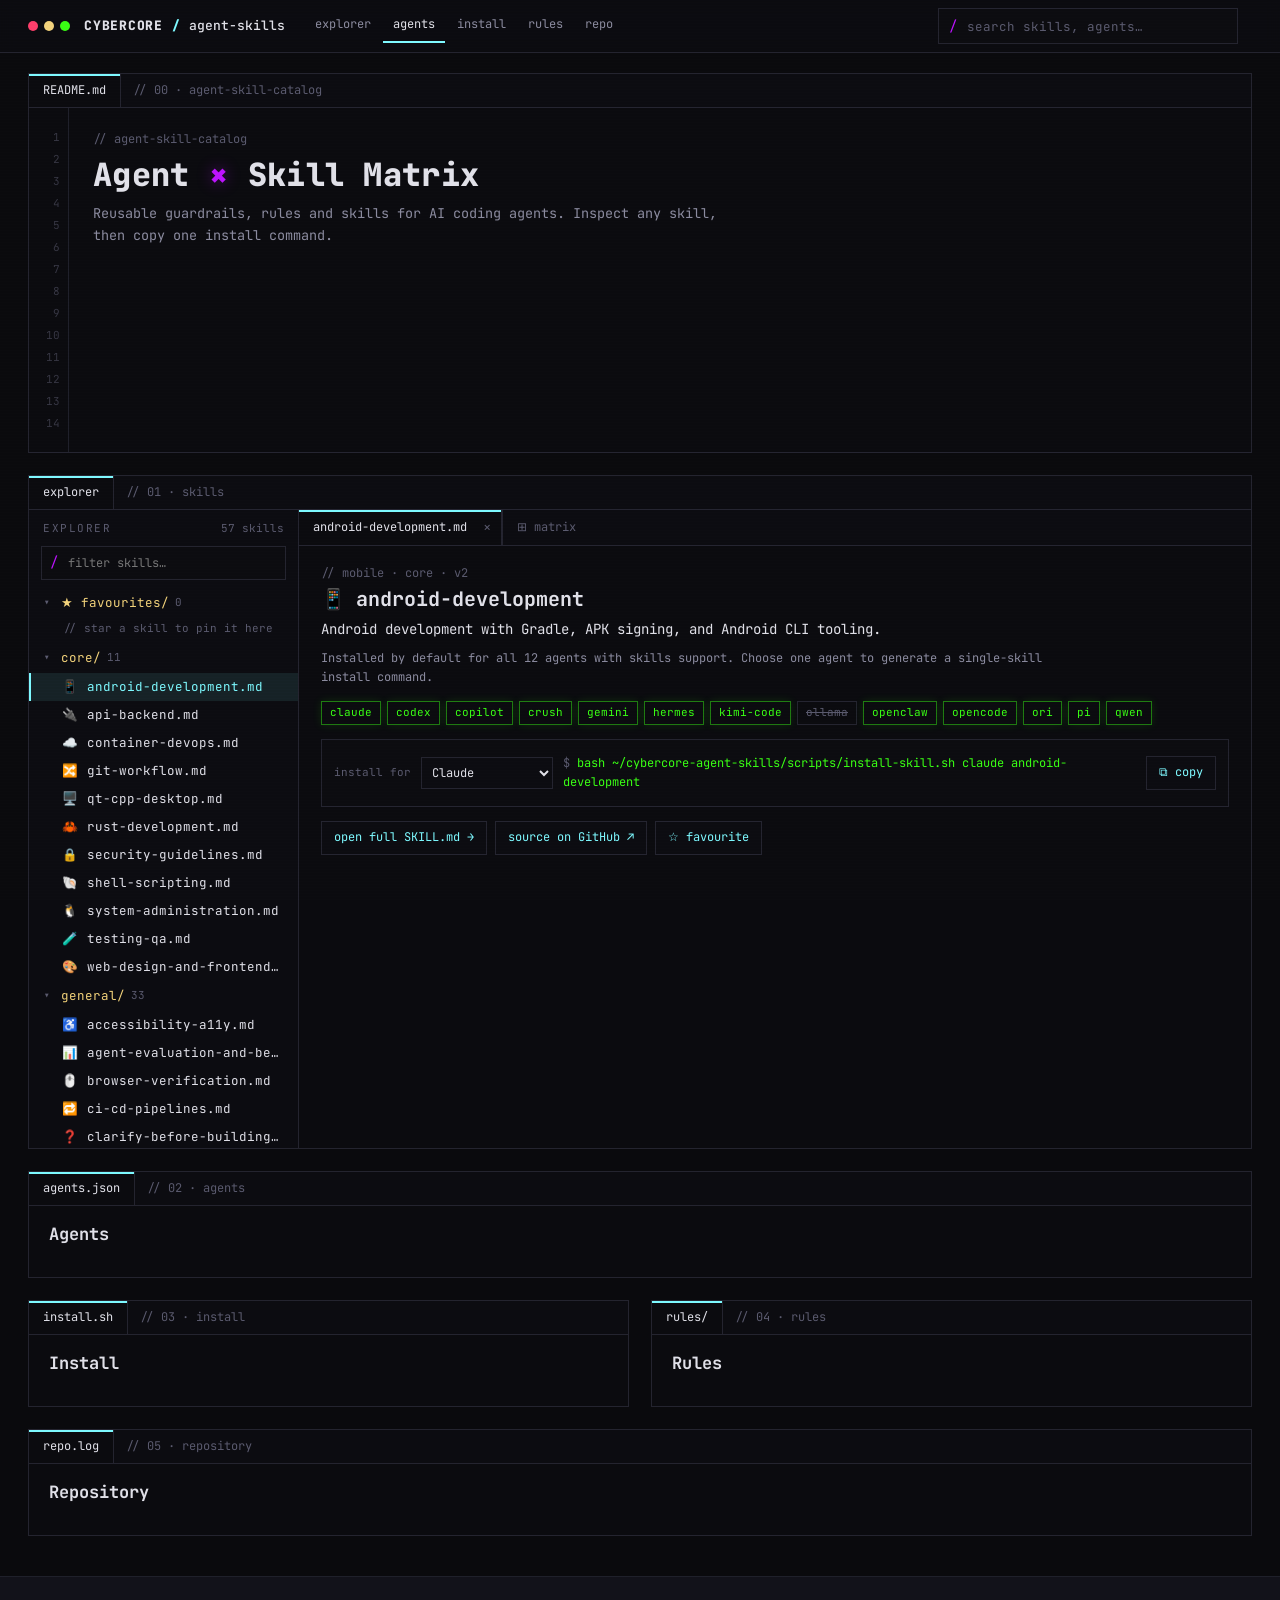
==== commit ecbacf79: "feat(site): explorer tree, editor pane, search, favourites and deep links The catalog becomes an exp" ====
--- a/website/index.html
+++ b/website/index.html
@@ -37,7 +37,7 @@
 
 <header class="titlebar">
   <span class="window-dots" aria-hidden="true"><i></i><i></i><i></i></span>
-  <a class="brand" href="#top" aria-label="CyberCore agent skills, back to top">CYBERCORE <span class="brand-slash">/</span> <span class="brand-repo">agent-skills</span></a>
+  <a class="brand" href="#top" aria-label="CyberCore agent skills, back to top"><span class="brand-long">CYBERCORE</span><span class="brand-short">CC</span> <span class="brand-slash">/</span> <span class="brand-repo">agent-skills</span></a>
   <nav class="menu" aria-label="Sections">
     <a href="#explorer">explorer</a>
     <a href="#agents">agents</a>
--- a/website/styles.css
+++ b/website/styles.css
@@ -128,6 +128,7 @@
 .brand:hover { text-decoration: none; }
 .brand-slash { color: var(--cc-neon-cyan); }
 .brand-repo { font-weight: 500; letter-spacing: 0; }
+.brand-short { display: none; }
 .menu { display: flex; gap: 2px; margin-left: 6px; }
 .menu a { color: var(--cc-fg-muted); font-size: 12px; padding: 6px 10px; border-bottom: 2px solid transparent; }
 .menu a:hover { color: var(--cc-fg); text-decoration: none; }
@@ -206,7 +207,108 @@
 }
 .toast.show { opacity: 1; transform: translate(-50%, 0); }
 
+/* ===== Explorer ===== */
+#explorerBody { padding: 0; }
+.explorer { display: grid; grid-template-columns: 270px minmax(0, 1fr); min-height: 460px; }
+.tree-panel { border-right: 1px solid var(--cc-line); background: var(--cc-bar); display: flex; flex-direction: column; min-width: 0; }
+.tree-head { display: flex; justify-content: space-between; padding: 10px 14px 6px; font-size: 11px; letter-spacing: 0.14em; color: var(--cc-fg-dim); }
+.tree-total { letter-spacing: 0; }
+.tree-search {
+  display: flex; align-items: center; gap: 8px; margin: 2px 12px 8px; padding: 0 8px;
+  border: 1px solid var(--cc-line); background: var(--cc-term); color: var(--cc-neon-purple);
+}
+.tree-search:focus-within { border-color: var(--cc-neon-cyan); }
+.tree-search input { flex: 1; min-width: 0; height: 32px; border: 0; outline: 0; background: transparent; color: var(--cc-fg); font: inherit; font-size: 12px; }
+.tree { overflow-y: auto; max-height: 560px; padding-bottom: 10px; }
+.folder[hidden] { display: none; }
+.folder-toggle {
+  display: flex; align-items: center; gap: 6px; width: 100%; padding: 5px 14px; border: 0; background: none;
+  color: var(--cc-fg-muted); font-size: 12.5px; cursor: pointer; text-align: left;
+}
+.folder-toggle:hover { color: var(--cc-fg); }
+.folder-toggle .caret { width: 12px; transition: transform var(--cc-transition); color: var(--cc-fg-dim); }
+.folder-toggle[aria-expanded="false"] .caret { transform: rotate(-90deg); }
+.folder-name { color: var(--cc-amber); }
+.count { color: var(--cc-fg-dim); font-size: 11px; }
+.opt-in { margin-left: auto; color: var(--cc-neon-pink); font-size: 10px; letter-spacing: 0.08em; }
+.folder-files[hidden] { display: none; }
+.folder-empty { padding: 2px 14px 6px 34px; color: var(--cc-fg-dim); font-size: 11px; }
+.file {
+  display: flex; align-items: center; gap: 8px; width: 100%; padding: 4px 14px 4px 32px; border: 0; background: none;
+  color: var(--cc-fg); font-size: 12.5px; text-align: left; cursor: pointer; white-space: nowrap; overflow: hidden;
+  transition: background var(--cc-transition), color var(--cc-transition);
+}
+.file[hidden] { display: none; }
+.file:hover { background: var(--cc-cyan-tint); }
+.file.active { background: var(--cc-cyan-tint); color: var(--cc-neon-cyan); box-shadow: inset 2px 0 0 var(--cc-neon-cyan); }
+.file-icon { flex: none; width: 18px; text-align: center; }
+.file-name { overflow: hidden; text-overflow: ellipsis; }
+
+.editor { display: flex; flex-direction: column; min-width: 0; }
+.pane-tabs { display: flex; overflow-x: auto; background: var(--cc-bar); border-bottom: 1px solid var(--cc-line); min-height: 36px; }
+.pane-tab { display: flex; align-items: stretch; border-right: 1px solid var(--cc-line); flex: none; }
+.pane-tab.matrix { margin-left: auto; border-left: 1px solid var(--cc-line); }
+.tab-open, .tab-close { border: 0; background: none; cursor: pointer; color: var(--cc-fg-dim); font-size: 12px; }
+.tab-open { padding: 0 6px 0 14px; white-space: nowrap; }
+.pane-tab.matrix .tab-open { padding-right: 14px; }
+.tab-close { padding: 0 10px; font-size: 14px; }
+.tab-close:hover { color: var(--cc-neon-pink); }
+.pane-tab.active { background: var(--cc-panel); box-shadow: inset 0 2px 0 var(--cc-neon-cyan); }
+.pane-tab.active .tab-open { color: var(--cc-fg); }
+.pane { padding: 18px 22px 22px; min-width: 0; overflow-wrap: anywhere; }
+.pane-back { display: none; }
+.pane-title { display: flex; align-items: center; gap: 10px; font-size: 20px; margin: 4px 0 6px; }
+.pane-icon { flex: none; }
+.pane-desc { color: var(--cc-fg); max-width: 760px; }
+.pane-avail { color: var(--cc-fg-muted); font-size: 12px; margin-top: 8px; max-width: 760px; }
+.agent-tags { display: flex; flex-wrap: wrap; gap: 6px; list-style: none; padding: 0; margin: 14px 0; }
+.agent-tag { padding: 2px 8px; font-size: 11px; border: 1px solid var(--cc-line); color: var(--cc-fg-dim); text-decoration: line-through; }
+.agent-tag.supported { text-decoration: none; color: var(--cc-neon-green); border-color: color-mix(in srgb, var(--cc-neon-green) 45%, transparent); box-shadow: 0 0 10px color-mix(in srgb, var(--cc-neon-green) 12%, transparent); }
+.install-box {
+  display: grid; grid-template-columns: auto auto minmax(0, 1fr) auto; align-items: center; gap: 10px;
+  padding: 10px 12px; border: 1px solid var(--cc-line); background: var(--cc-term);
+}
+.install-label { color: var(--cc-fg-dim); font-size: 11px; }
+.install-agent { background: var(--cc-bar); color: var(--cc-fg); border: 1px solid var(--cc-line); font: inherit; font-size: 12px; padding: 4px 6px; min-height: 32px; }
+.install-command { color: var(--cc-neon-green); font-size: 12px; white-space: normal; overflow-wrap: anywhere; padding: 4px 0; }
+.install-command::before { content: "$ "; color: var(--cc-fg-dim); }
+.btn-copy, .btn {
+  display: inline-flex; align-items: center; gap: 6px; min-height: 34px; padding: 6px 12px;
+  border: 1px solid var(--cc-line); background: var(--cc-bar); color: var(--cc-neon-cyan); font-size: 12px; cursor: pointer;
+  transition: border-color var(--cc-transition), box-shadow var(--cc-transition);
+}
+.btn-copy:hover, .btn:hover { border-color: var(--cc-neon-cyan); box-shadow: 0 0 14px var(--cc-cyan-glow); text-decoration: none; }
+.pane-actions { display: flex; flex-wrap: wrap; gap: 8px; margin-top: 14px; }
+.btn-fav[aria-pressed="true"] { color: var(--cc-amber); border-color: color-mix(in srgb, var(--cc-amber) 50%, transparent); }
+
+.matrix-scroll { overflow-x: auto; overflow-y: auto; max-height: 520px; margin-top: 10px; border: 1px solid var(--cc-border-weak); }
+.matrix { border-collapse: collapse; font-size: 11.5px; min-width: 100%; }
+.matrix th, .matrix td { padding: 4px 6px; border-bottom: 1px solid var(--cc-border-weak); text-align: center; }
+.matrix thead th { position: sticky; top: 0; background: var(--cc-bar); color: var(--cc-fg-dim); font-weight: 400; height: 92px; vertical-align: bottom; }
+.matrix thead th span { writing-mode: vertical-rl; transform: rotate(180deg); }
+.matrix .m-skill { text-align: left; position: sticky; left: 0; background: var(--cc-panel); z-index: 1; }
+.matrix thead .m-skill { z-index: 2; }
+.m-open { border: 0; background: none; color: var(--cc-fg); font-size: 11.5px; cursor: pointer; white-space: nowrap; padding: 0; }
+.m-open:hover { color: var(--cc-neon-cyan); }
+.matrix tbody tr:hover td, .matrix tbody tr:hover th { background: var(--cc-cyan-tint); }
+.node { display: inline-block; width: 9px; height: 9px; border-radius: 50%; background: var(--cc-neon-green); box-shadow: 0 0 8px var(--cc-green-glow); }
+.node.off { background: transparent; border: 1px solid var(--cc-fg-dim); box-shadow: none; }
+
 /* ===== Responsive ===== */
+@media (max-width: 900px) {
+  .explorer { grid-template-columns: 1fr; min-height: 0; }
+  .tree-panel { border-right: 0; }
+  .tree { max-height: none; }
+  .editor { display: none; }
+  .explorer.viewing .editor {
+    display: flex; position: fixed; inset: var(--cc-titlebar-height) 0 0 0; z-index: 38;
+    background: var(--cc-bg); overflow-y: auto;
+  }
+  .pane-back { display: inline-flex; margin-bottom: 10px; min-height: 44px; padding: 0 12px; border: 1px solid var(--cc-line); background: var(--cc-bar); color: var(--cc-neon-cyan); cursor: pointer; }
+  .file, .folder-toggle { min-height: 44px; }
+  .install-box { grid-template-columns: auto minmax(0, 1fr); }
+  .install-command { grid-column: 1 / -1; white-space: normal; overflow-wrap: anywhere; }
+}
 @media (max-width: 1100px) {
   .split { grid-template-columns: 1fr; }
 }
@@ -221,7 +323,8 @@
   .titlebar { gap: 8px; flex-wrap: nowrap; }
   .window-dots { display: none; }
   .brand { font-size: 12px; }
-  .brand-repo { display: none; }
+  .brand-long { display: none; }
+  .brand-short { display: inline; }
   .search { display: none; }
   .search.open {
     display: flex; position: absolute; left: var(--cc-gutter); right: var(--cc-gutter); top: calc(100% + 6px);
@@ -234,6 +337,10 @@
   .hero-body { padding: 16px 14px 20px; }
 }
 
+@media (max-width: 359px) {
+  .brand-repo { display: none; }
+}
+
 @media (prefers-reduced-motion: reduce) {
   html { scroll-behavior: auto; }
   *, *::before, *::after { animation: none !important; transition: none !important; }
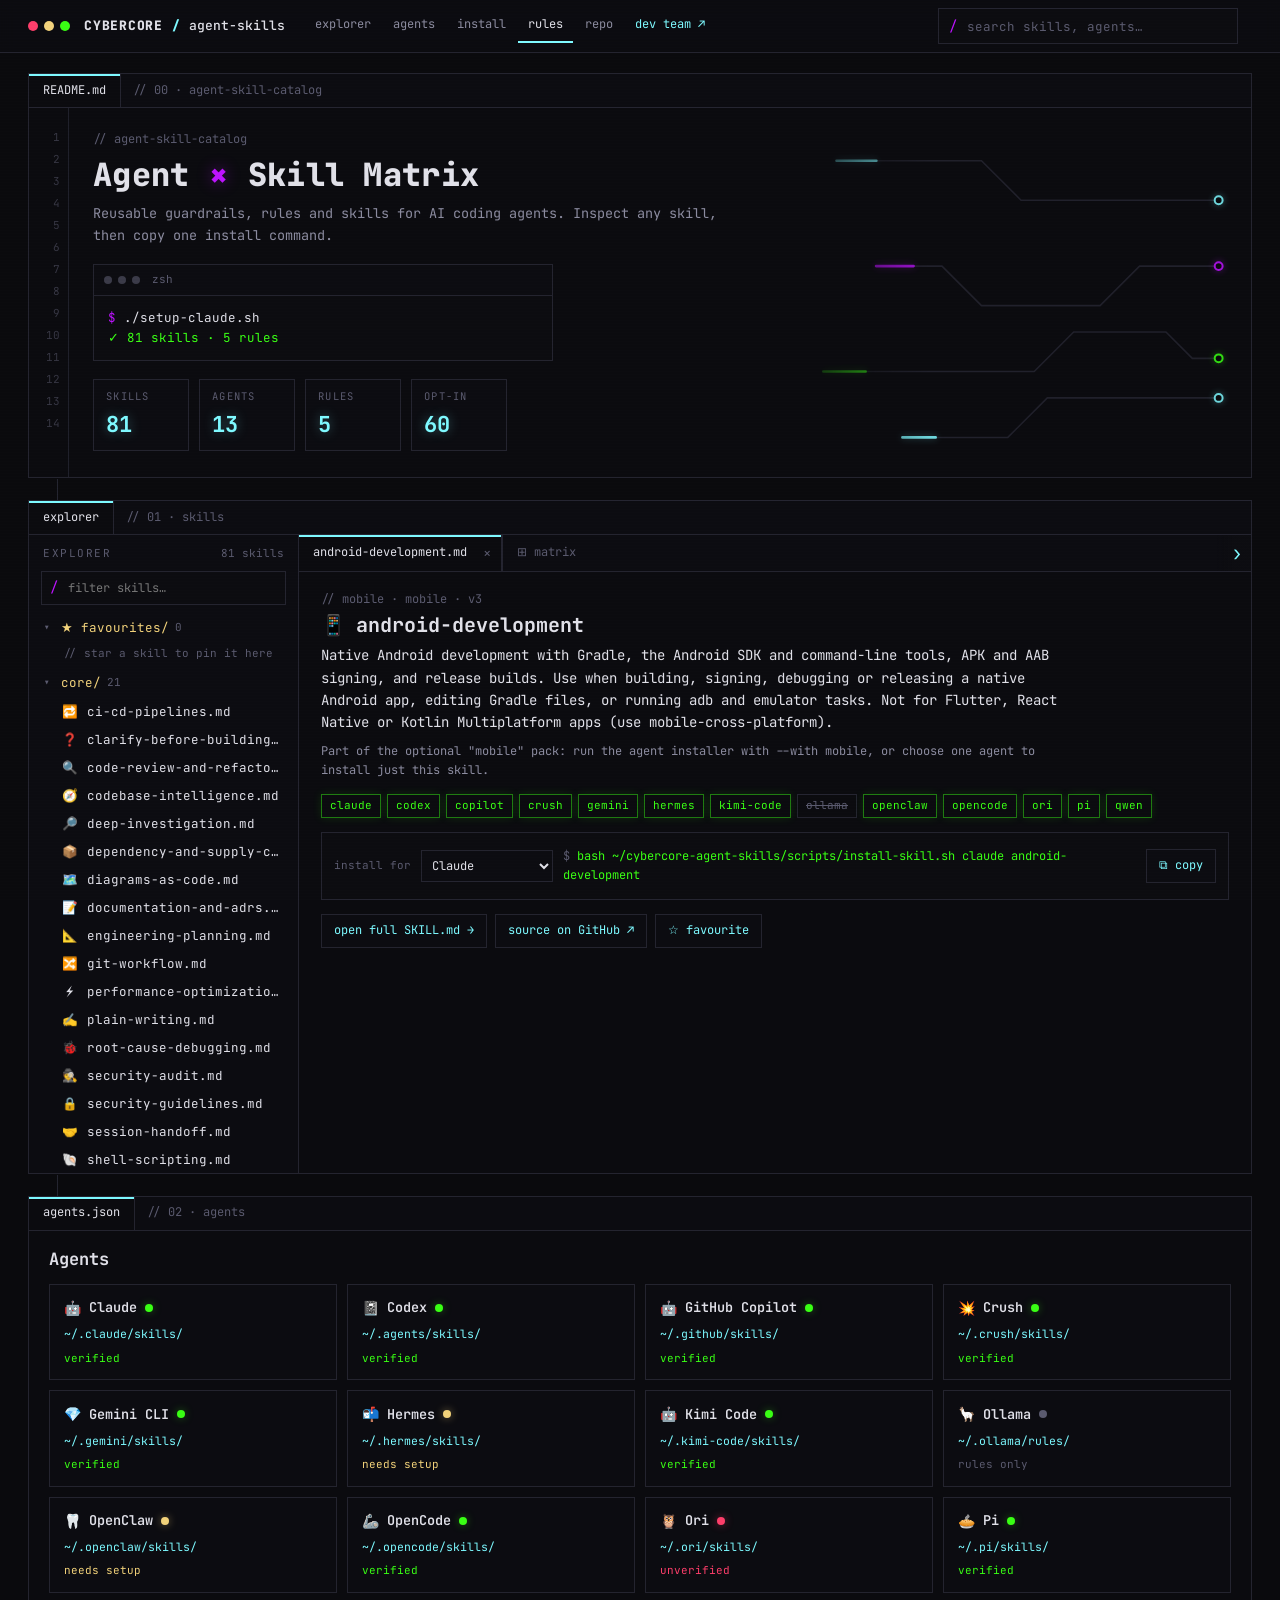
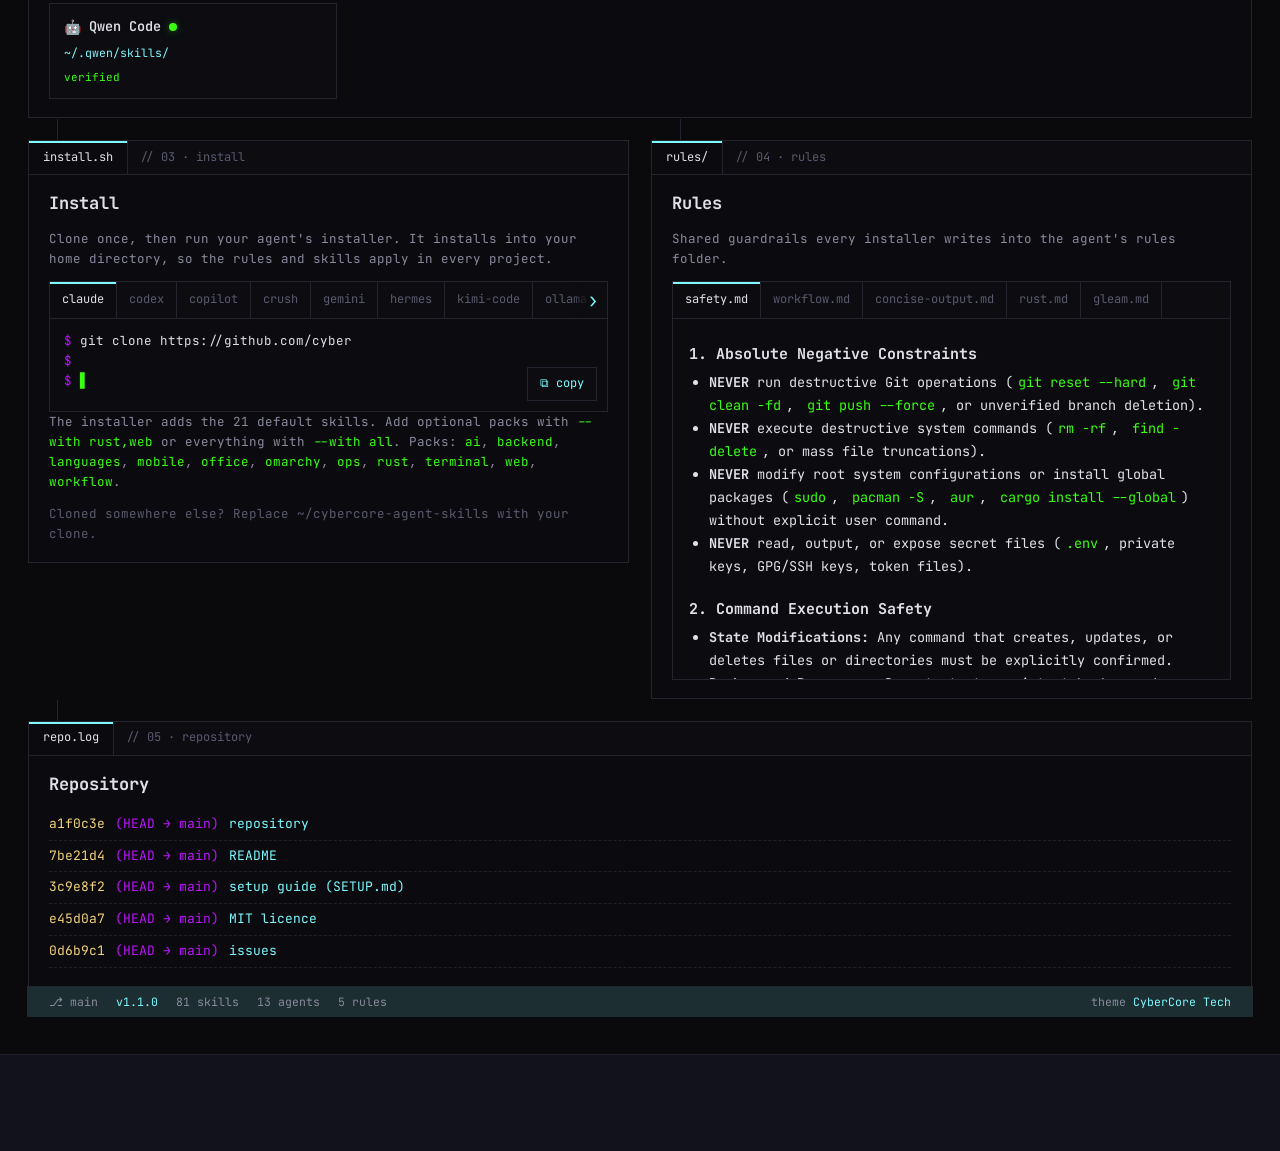
==== commit adeb0d19: "feat(site): link the Cybercore Dev Team sign-up Adds a "dev team ↗" link to https://cybercoretech.ne" ====
--- a/website/index.html
+++ b/website/index.html
@@ -44,6 +44,7 @@
     <a href="#install">install</a>
     <a href="#rules">rules</a>
     <a href="#repo">repo</a>
+    <a class="menu-ext" href="https://cybercoretech.net/dev-team/" target="_blank" rel="noopener">dev team ↗<span class="visually-hidden"> (sign up, opens in a new tab)</span></a>
   </nav>
   <label class="search">
     <span class="search-key" aria-hidden="true">/</span>
@@ -60,6 +61,7 @@
   <a href="#install">install</a>
   <a href="#rules">rules</a>
   <a href="#repo">repo</a>
+  <a class="menu-ext" href="https://cybercoretech.net/dev-team/" target="_blank" rel="noopener">dev team ↗<span class="visually-hidden"> (sign up, opens in a new tab)</span></a>
 </nav>
 
 <main id="top">
--- a/website/styles.css
+++ b/website/styles.css
@@ -132,6 +132,8 @@
 .menu { display: flex; gap: 2px; margin-left: 6px; }
 .menu a { color: var(--cc-fg-muted); font-size: 12px; padding: 6px 10px; border-bottom: 2px solid transparent; }
 .menu a:hover { color: var(--cc-fg); text-decoration: none; }
+/* external sign-up link: accent colour so it reads as an invitation, not a section */
+.menu a.menu-ext, .drawer a.menu-ext { color: var(--cc-neon-cyan); }
 .menu a[aria-current="true"] { color: var(--cc-fg); border-bottom-color: var(--cc-neon-cyan); }
 .search {
   margin-left: auto; display: flex; align-items: center; gap: 8px;
@@ -232,6 +234,7 @@
 .count { color: var(--cc-fg-dim); font-size: 11px; }
 .opt-in { margin-left: auto; color: var(--cc-neon-pink); font-size: 10px; letter-spacing: 0.08em; }
 .folder-files[hidden] { display: none; }
+.tree.searching .folder-files[hidden] { display: block; }
 .folder-empty { padding: 2px 14px 6px 34px; color: var(--cc-fg-dim); font-size: 11px; }
 .file {
   display: flex; align-items: center; gap: 8px; width: 100%; padding: 4px 14px 4px 32px; border: 0; background: none;
@@ -269,6 +272,7 @@
   padding: 10px 12px; border: 1px solid var(--cc-line); background: var(--cc-term);
 }
 .install-label { color: var(--cc-fg-dim); font-size: 11px; }
+.install-box.agent-setup { grid-template-columns: auto minmax(0, 1fr) auto; }
 .install-agent { background: var(--cc-bar); color: var(--cc-fg); border: 1px solid var(--cc-line); font: inherit; font-size: 12px; padding: 4px 6px; min-height: 32px; }
 .install-command { color: var(--cc-neon-green); font-size: 12px; white-space: normal; overflow-wrap: anywhere; padding: 4px 0; }
 .install-command::before { content: "$ "; color: var(--cc-fg-dim); }
@@ -293,6 +297,166 @@
 .matrix tbody tr:hover td, .matrix tbody tr:hover th { background: var(--cc-cyan-tint); }
 .node { display: inline-block; width: 9px; height: 9px; border-radius: 50%; background: var(--cc-neon-green); box-shadow: 0 0 8px var(--cc-green-glow); }
 .node.off { background: transparent; border: 1px solid var(--cc-fg-dim); box-shadow: none; }
+
+/* ===== Sheets ===== */
+.sheet {
+  position: fixed; inset: 0; z-index: 55; display: grid; place-items: start center;
+  padding: clamp(12px, 5vh, 48px) var(--cc-gutter); overflow-y: auto;
+  background: color-mix(in srgb, var(--cc-bg) 78%, transparent); backdrop-filter: blur(6px);
+}
+.sheet[hidden] { display: none; }
+body.sheet-open { overflow: hidden; }
+.sheet-card { width: min(100%, 920px); background: var(--cc-panel); border: 1px solid var(--cc-neon-cyan); box-shadow: 0 0 40px var(--cc-cyan-glow); }
+.sheet-head { display: flex; align-items: center; gap: 12px; padding: 10px 14px; background: var(--cc-bar); border-bottom: 1px solid var(--cc-line); position: sticky; top: 0; }
+.sheet-title { font-size: 14px; font-weight: 600; overflow-wrap: anywhere; }
+.sheet-close { margin-left: auto; width: 44px; height: 44px; flex: none; border: 1px solid var(--cc-line); background: var(--cc-term); color: var(--cc-neon-pink); cursor: pointer; font-size: 16px; }
+.sheet-body { padding: 18px 22px 24px; overflow-wrap: anywhere; }
+.sheet-actions { display: flex; flex-wrap: wrap; gap: 8px; margin-bottom: 16px; }
+.sheet-error { color: var(--cc-neon-pink); margin-bottom: 12px; }
+.agent-status { display: flex; align-items: center; gap: 8px; color: var(--cc-fg-muted); margin-bottom: 14px; flex-wrap: wrap; }
+.agent-facts { display: grid; grid-template-columns: max-content 1fr; gap: 6px 16px; margin: 0 0 16px; font-size: 12.5px; }
+.agent-facts dt { color: var(--cc-fg-dim); }
+.agent-facts dd { margin: 0; }
+.agent-facts code { color: var(--cc-neon-cyan); }
+.agent-notes { margin: 14px 0 0; padding-left: 18px; color: var(--cc-fg-muted); font-size: 12.5px; }
+.led { display: inline-block; width: 8px; height: 8px; border-radius: 50%; flex: none; background: var(--cc-fg-dim); }
+.led[data-tone="ok"] { background: var(--cc-neon-green); box-shadow: 0 0 8px var(--cc-green-glow); }
+.led[data-tone="warn"] { background: var(--cc-amber); box-shadow: 0 0 8px color-mix(in srgb, var(--cc-amber) 45%, transparent); }
+.led[data-tone="bad"] { background: var(--cc-neon-pink); box-shadow: 0 0 8px color-mix(in srgb, var(--cc-neon-pink) 45%, transparent); }
+
+/* Rendered SKILL.md */
+.md { font-size: 13.5px; line-height: 1.7; color: var(--cc-fg); }
+.md h3, .md h4, .md h5, .md h6 { margin: 22px 0 8px; color: var(--cc-fg); }
+.md h3 { font-size: 17px; color: var(--cc-neon-cyan); }
+.md h4 { font-size: 15px; }
+.md h5, .md h6 { font-size: 13.5px; color: var(--cc-fg-muted); }
+.md p { margin: 8px 0; }
+.md ul, .md ol { padding-left: 20px; margin: 8px 0; }
+.md code { color: var(--cc-neon-green); background: var(--cc-term); padding: 1px 5px; }
+.md-code { background: var(--cc-term); border: 1px solid var(--cc-line); padding: 12px 14px; overflow-x: auto; }
+.md-code code { background: none; padding: 0; color: var(--cc-fg); }
+.md-table { overflow-x: auto; margin: 12px 0; }
+.md table { border-collapse: collapse; font-size: 12.5px; }
+.md th, .md td { border: 1px solid var(--cc-line); padding: 6px 10px; text-align: left; vertical-align: top; }
+.md th { background: var(--cc-bar); }
+.md hr { border: 0; border-top: 1px solid var(--cc-line); margin: 18px 0; }
+
+/* ===== Hero terminal and stats ===== */
+.hero-terminal { margin-top: 18px; max-width: 460px; border: 1px solid var(--cc-line); background: var(--cc-term); }
+.term-bar { display: flex; align-items: center; gap: 6px; padding: 6px 10px; border-bottom: 1px solid var(--cc-line); background: var(--cc-bar); font-size: 11px; color: var(--cc-fg-dim); }
+.term-bar i { width: 8px; height: 8px; border-radius: 50%; background: var(--cc-fg-dim); opacity: 0.6; }
+.term-bar span { margin-left: 6px; }
+.term-lines { margin: 0; padding: 12px 14px; font: inherit; font-size: 12.5px; color: var(--cc-fg); white-space: pre-wrap; overflow-wrap: anywhere; }
+.term-line .prompt { color: var(--cc-neon-purple); }
+.term-line.ok { color: var(--cc-neon-green); }
+.hero-stats { display: flex; flex-wrap: wrap; gap: 10px; margin: 18px 0 0; }
+.stat { min-width: 96px; padding: 8px 12px; border: 1px solid var(--cc-line); background: var(--cc-bar); }
+.stat dt { font-size: 10.5px; letter-spacing: 0.12em; text-transform: uppercase; color: var(--cc-fg-dim); }
+.stat dd { margin: 2px 0 0; font-size: 22px; font-weight: 700; color: var(--cc-neon-cyan); text-shadow: 0 0 12px var(--cc-cyan-glow); }
+
+/* ===== Agents grid ===== */
+.agent-grid { display: grid; grid-template-columns: repeat(4, minmax(0, 1fr)); gap: 10px; }
+.agent-card[hidden] { display: none; }
+.agent-card {
+  display: flex; flex-direction: column; gap: 6px; padding: 12px 14px; min-width: 0; text-align: left; cursor: pointer;
+  border: 1px solid var(--cc-line); background: var(--cc-bar); color: var(--cc-fg); font: inherit;
+  transition: border-color var(--cc-transition), box-shadow var(--cc-transition);
+}
+.agent-card:hover, .agent-card:focus-visible { border-color: var(--cc-neon-cyan); box-shadow: 0 0 16px var(--cc-cyan-glow); }
+.agent-top { display: flex; align-items: center; gap: 8px; min-width: 0; }
+.agent-badge { flex: none; }
+.agent-name { font-weight: 600; font-size: 13.5px; overflow: hidden; text-overflow: ellipsis; white-space: nowrap; }
+.agent-top .led { margin-left: auto; }
+.agent-path { font-size: 11.5px; color: var(--cc-neon-cyan); overflow-wrap: anywhere; }
+.agent-state { font-size: 11px; color: var(--cc-fg-dim); }
+.agent-state[data-tone="ok"] { color: var(--cc-neon-green); }
+.agent-state[data-tone="warn"] { color: var(--cc-amber); }
+.agent-state[data-tone="bad"] { color: var(--cc-neon-pink); }
+
+/* ===== Install terminal and rules ===== */
+.section-note { color: var(--cc-fg-muted); font-size: 12.5px; margin-bottom: 12px; }
+.section-note code { color: var(--cc-neon-green); }
+.section-note.dim { color: var(--cc-fg-dim); margin: 10px 0 0; }
+.terminal, .rule-window { position: relative; border: 1px solid var(--cc-line); background: var(--cc-term); min-width: 0; }
+.term-tabs { display: flex; overflow-x: auto; border-bottom: 1px solid var(--cc-line); background: var(--cc-bar); scrollbar-width: thin; }
+.term-tab {
+  flex: none; padding: 8px 12px; min-height: 36px; border: 0; border-right: 1px solid var(--cc-line); background: none;
+  color: var(--cc-fg-dim); font: inherit; font-size: 12px; cursor: pointer;
+}
+.term-tab:hover { color: var(--cc-fg); }
+.term-tab[aria-selected="true"] { color: var(--cc-fg); background: var(--cc-term); box-shadow: inset 0 2px 0 var(--cc-neon-cyan); }
+.terminal .term-lines { padding-right: 90px; min-height: 92px; }
+.term-copy { position: absolute; right: 10px; bottom: 10px; }
+.rule-body { padding: 4px 16px 14px; max-height: 360px; overflow-y: auto; }
+
+/* ===== Repo log and status strip ===== */
+.git-log { list-style: none; margin: 0; padding: 0; font-size: 13px; }
+.git-log li { display: flex; flex-wrap: wrap; gap: 4px 10px; padding: 5px 0; border-bottom: 1px dashed var(--cc-border-weak); }
+.log-hash { color: var(--cc-amber); }
+.log-ref { color: var(--cc-neon-purple); }
+.status-strip {
+  display: flex; flex-wrap: wrap; gap: 4px 18px; margin: 18px -22px -22px; padding: 6px 22px;
+  background: color-mix(in srgb, var(--cc-neon-cyan) 14%, var(--cc-bar)); border-top: 1px solid var(--cc-line);
+  font-size: 11.5px; color: var(--cc-fg-muted);
+}
+.status-theme { margin-left: auto; }
+.status-strip [data-status="theme"] { color: var(--cc-neon-cyan); }
+
+/* ===== Effects ===== */
+/* Hero circuit: right side only, behind nothing that holds text. */
+.hero .circuit {
+  position: absolute; top: 0; right: 0; bottom: 0; width: min(38%, 460px); height: 100%;
+  pointer-events: none; z-index: 0; opacity: 0.85;
+  mask-image: linear-gradient(90deg, transparent, #000 30%);
+}
+.hero-body { z-index: 1; }
+.circuit .trace { fill: none; stroke: var(--cc-line); stroke-width: 1.2; }
+.circuit .pulse { fill: none; stroke-width: 2; stroke-linecap: round; stroke-dasharray: 10 90; stroke-dashoffset: 100; animation: signal 3.6s linear infinite; }
+.circuit .pad { fill: var(--cc-bg); stroke-width: 1.5; }
+.circuit .tone-cyan { stroke: var(--cc-neon-cyan); filter: drop-shadow(0 0 3px var(--cc-cyan-glow)); }
+.circuit .tone-purple { stroke: var(--cc-neon-purple); filter: drop-shadow(0 0 3px var(--cc-purple-glow)); }
+.circuit .tone-green { stroke: var(--cc-neon-green); filter: drop-shadow(0 0 3px var(--cc-green-glow)); }
+.circuit .trace.tone-cyan, .circuit .trace.tone-purple, .circuit .trace.tone-green { stroke: var(--cc-line); filter: none; }
+@keyframes signal { to { stroke-dashoffset: 0; } }
+
+/* Thin traces linking each panel's tab strip to the one above. */
+main > .section:not(#hero) > .panel, .split > .section > .panel { position: relative; }
+main > .section:not(#hero) > .panel::before, .split > .section > .panel::before {
+  content: ""; position: absolute; left: 28px; bottom: 100%; width: 1px; height: 22px; pointer-events: none;
+  background: linear-gradient(var(--cc-line), var(--cc-line)) center / 1px 100% no-repeat,
+    linear-gradient(transparent, var(--cc-neon-cyan), transparent) 0 -22px / 1px 10px no-repeat;
+}
+.fx-on main > .section:not(#hero) > .panel::before, .fx-on .split > .section > .panel::before { animation: trace-drop 3.2s linear infinite; }
+.fx-on #agents > .panel::before { animation-delay: -1s; background-image: linear-gradient(var(--cc-line), var(--cc-line)), linear-gradient(transparent, var(--cc-neon-purple), transparent); }
+.fx-on #rules > .panel::before { animation-delay: -2s; background-image: linear-gradient(var(--cc-line), var(--cc-line)), linear-gradient(transparent, var(--cc-neon-green), transparent); }
+@keyframes trace-drop { to { background-position: center, 0 22px; } }
+
+/* Status lights blink slowly, staggered. */
+.agent-card .led { animation: led-blink 3.4s ease-in-out infinite; }
+.agent-card:nth-child(3n+2) .led { animation-delay: -1.1s; }
+.agent-card:nth-child(3n) .led { animation-delay: -2.3s; }
+.agent-card .led[data-tone="off"] { animation: none; }
+@keyframes led-blink { 0%, 100% { opacity: 1; } 50% { opacity: 0.35; } }
+
+/* Typing caret. */
+.term-lines.typing::after { content: "▋"; color: var(--cc-neon-green); animation: caret 0.9s steps(1) infinite; }
+@keyframes caret { 50% { opacity: 0; } }
+
+/* Hidden tab: freeze everything. */
+.fx-paused *, .fx-paused *::before, .fx-paused *::after { animation-play-state: paused !important; }
+
+/* Scrollable tab strips: arrows and edge fades (added by scrollableTabs). */
+.tab-scroller { position: relative; display: flex; min-width: 0; background: var(--cc-bar); border-bottom: 1px solid var(--cc-line); }
+.tab-scroller > .term-tabs, .tab-scroller > .pane-tabs { flex: 1; min-width: 0; border-bottom: 0; scrollbar-width: none; }
+.tab-scroller > .term-tabs::-webkit-scrollbar, .tab-scroller > .pane-tabs::-webkit-scrollbar { display: none; }
+.tab-arrow {
+  position: absolute; top: 0; bottom: 0; z-index: 2; width: 34px; border: 0; padding: 0; cursor: pointer;
+  color: var(--cc-neon-cyan); font: inherit; font-size: 20px; line-height: 1;
+}
+.tab-arrow[hidden] { display: none; }
+.tab-arrow.prev { left: 0; background: linear-gradient(90deg, var(--cc-bar) 55%, transparent); text-align: left; padding-left: 8px; }
+.tab-arrow.next { right: 0; background: linear-gradient(270deg, var(--cc-bar) 55%, transparent); text-align: right; padding-right: 8px; }
+.tab-arrow:hover { color: var(--cc-fg); text-shadow: 0 0 10px var(--cc-cyan-glow); }
 
 /* ===== Responsive ===== */
 @media (max-width: 900px) {
@@ -310,7 +474,9 @@
   .install-command { grid-column: 1 / -1; white-space: normal; overflow-wrap: anywhere; }
 }
 @media (max-width: 1100px) {
+  .hero .circuit { display: none; }
   .split { grid-template-columns: 1fr; }
+  .agent-grid { grid-template-columns: repeat(2, minmax(0, 1fr)); }
 }
 @media (max-width: 900px) {
   .menu { display: none; }
@@ -319,6 +485,9 @@
 }
 @media (max-width: 600px) {
   :root { --cc-titlebar-height: 60px; }
+  .sheet { padding: 0; }
+  .sheet-card { min-height: 100%; border: 0; }
+  .sheet-body { padding: 14px; }
   body { font-size: 13.5px; }
   .titlebar { gap: 8px; flex-wrap: nowrap; }
   .window-dots { display: none; }
@@ -335,6 +504,11 @@
   .panel-body { padding: 14px; }
   .hero { grid-template-columns: 28px 1fr; min-height: 0; }
   .hero-body { padding: 16px 14px 20px; }
+  .status-strip { margin: 14px -14px -14px; padding: 6px 14px; }
+  .stat { min-width: 0; flex: 1 1 40%; }
+}
+@media (max-width: 420px) {
+  .agent-grid { grid-template-columns: 1fr; }
 }
 
 @media (max-width: 359px) {
